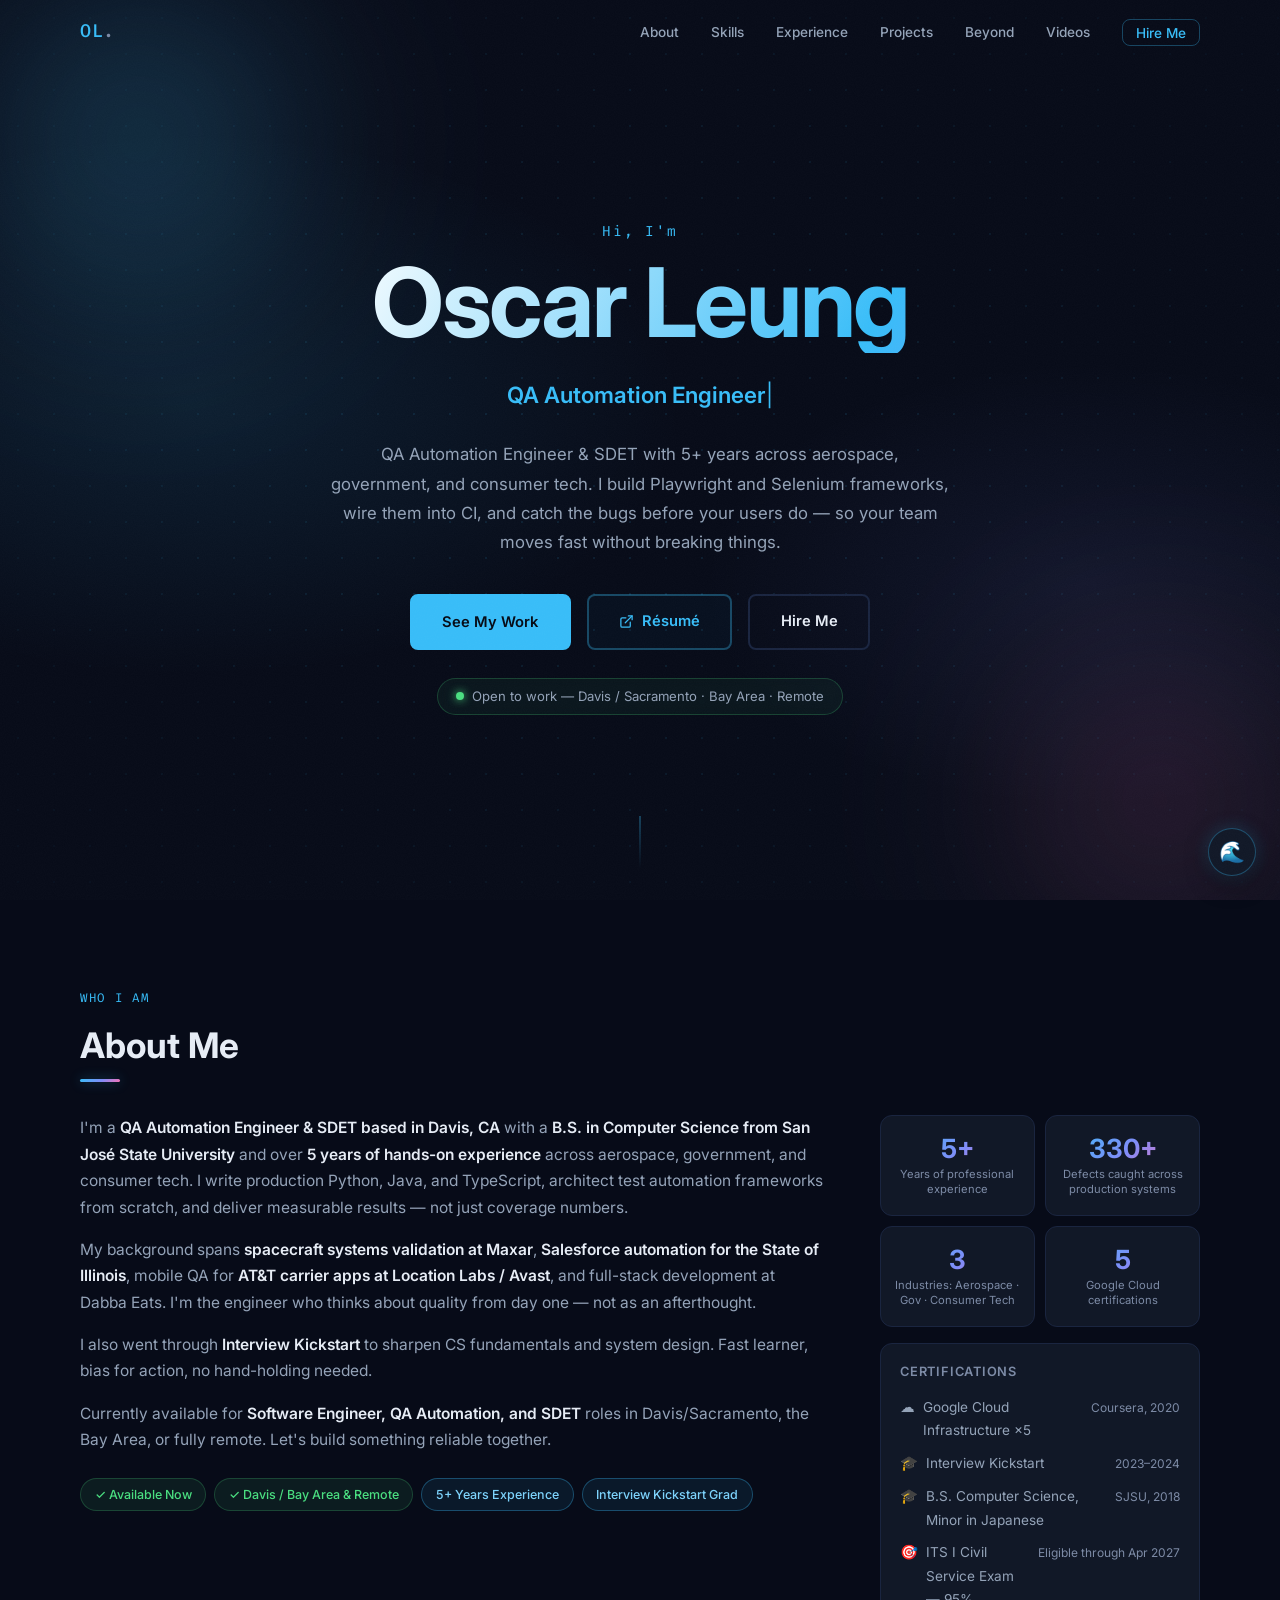
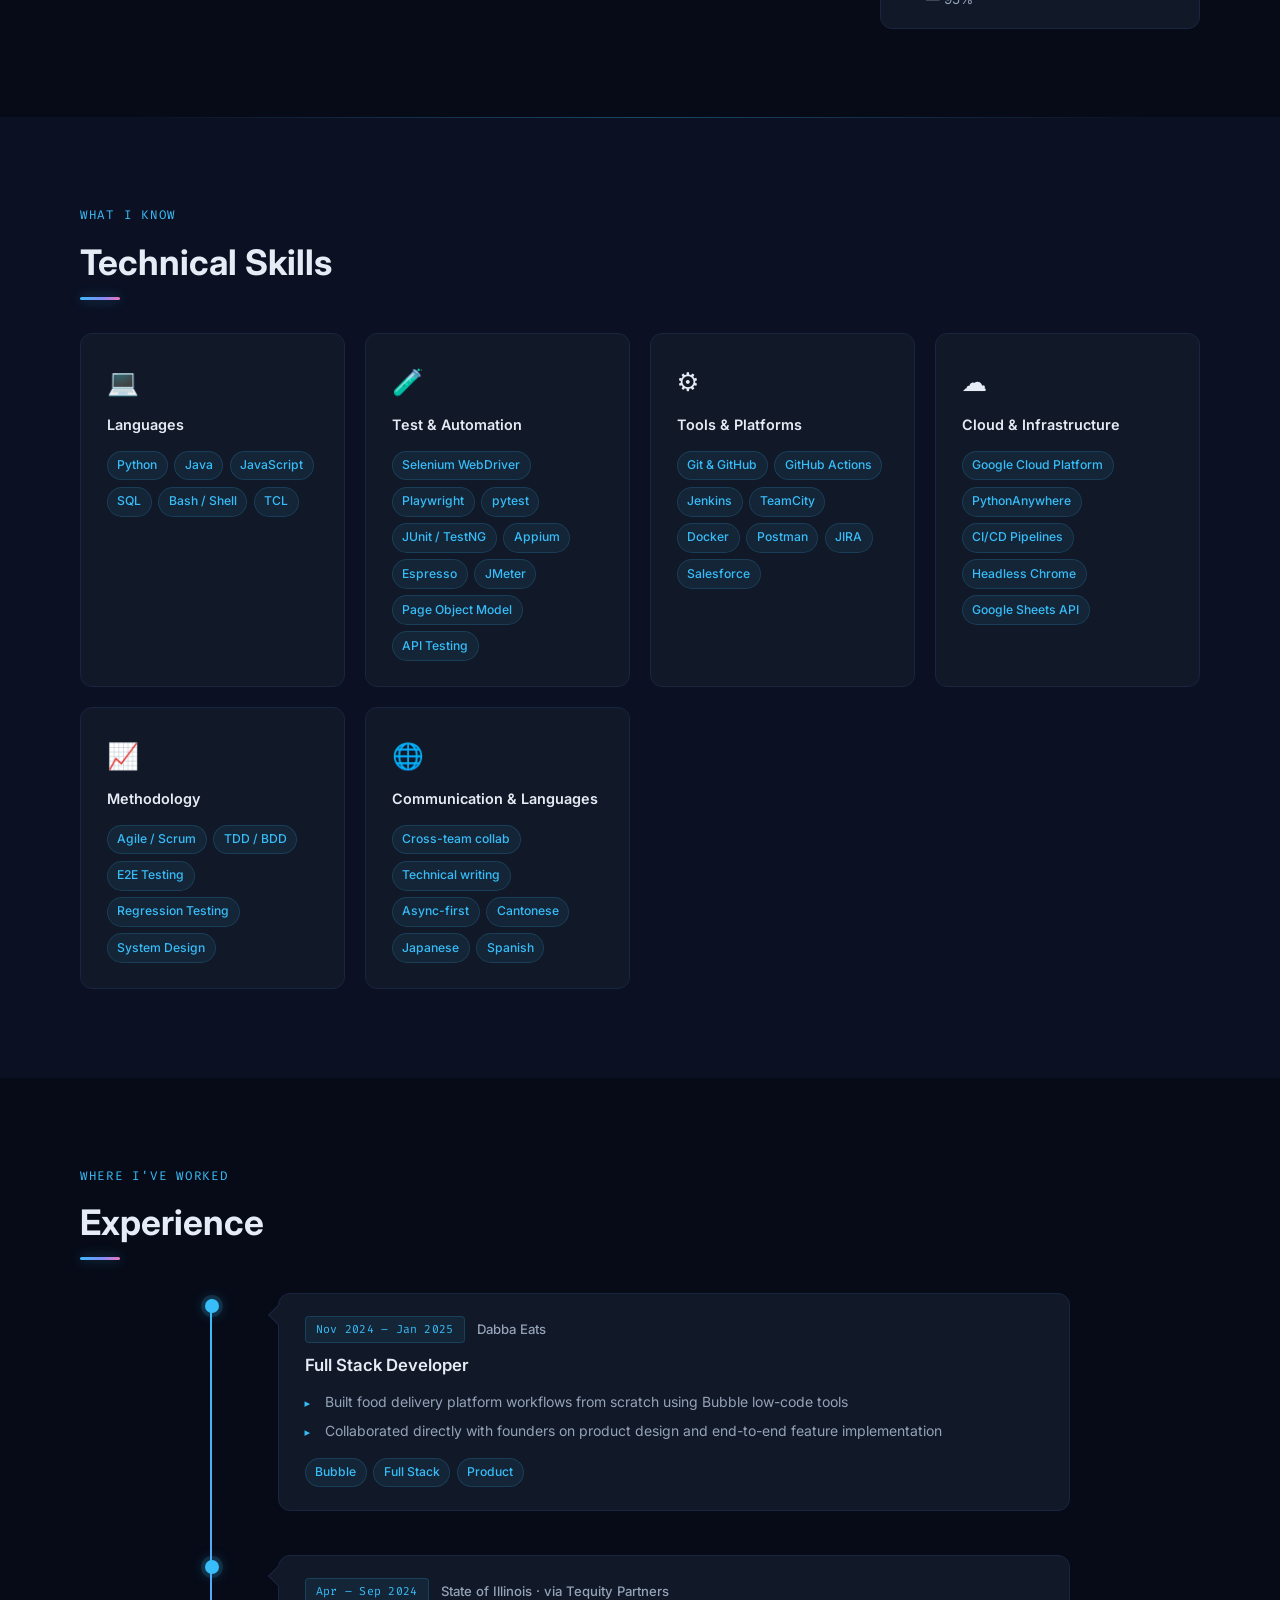
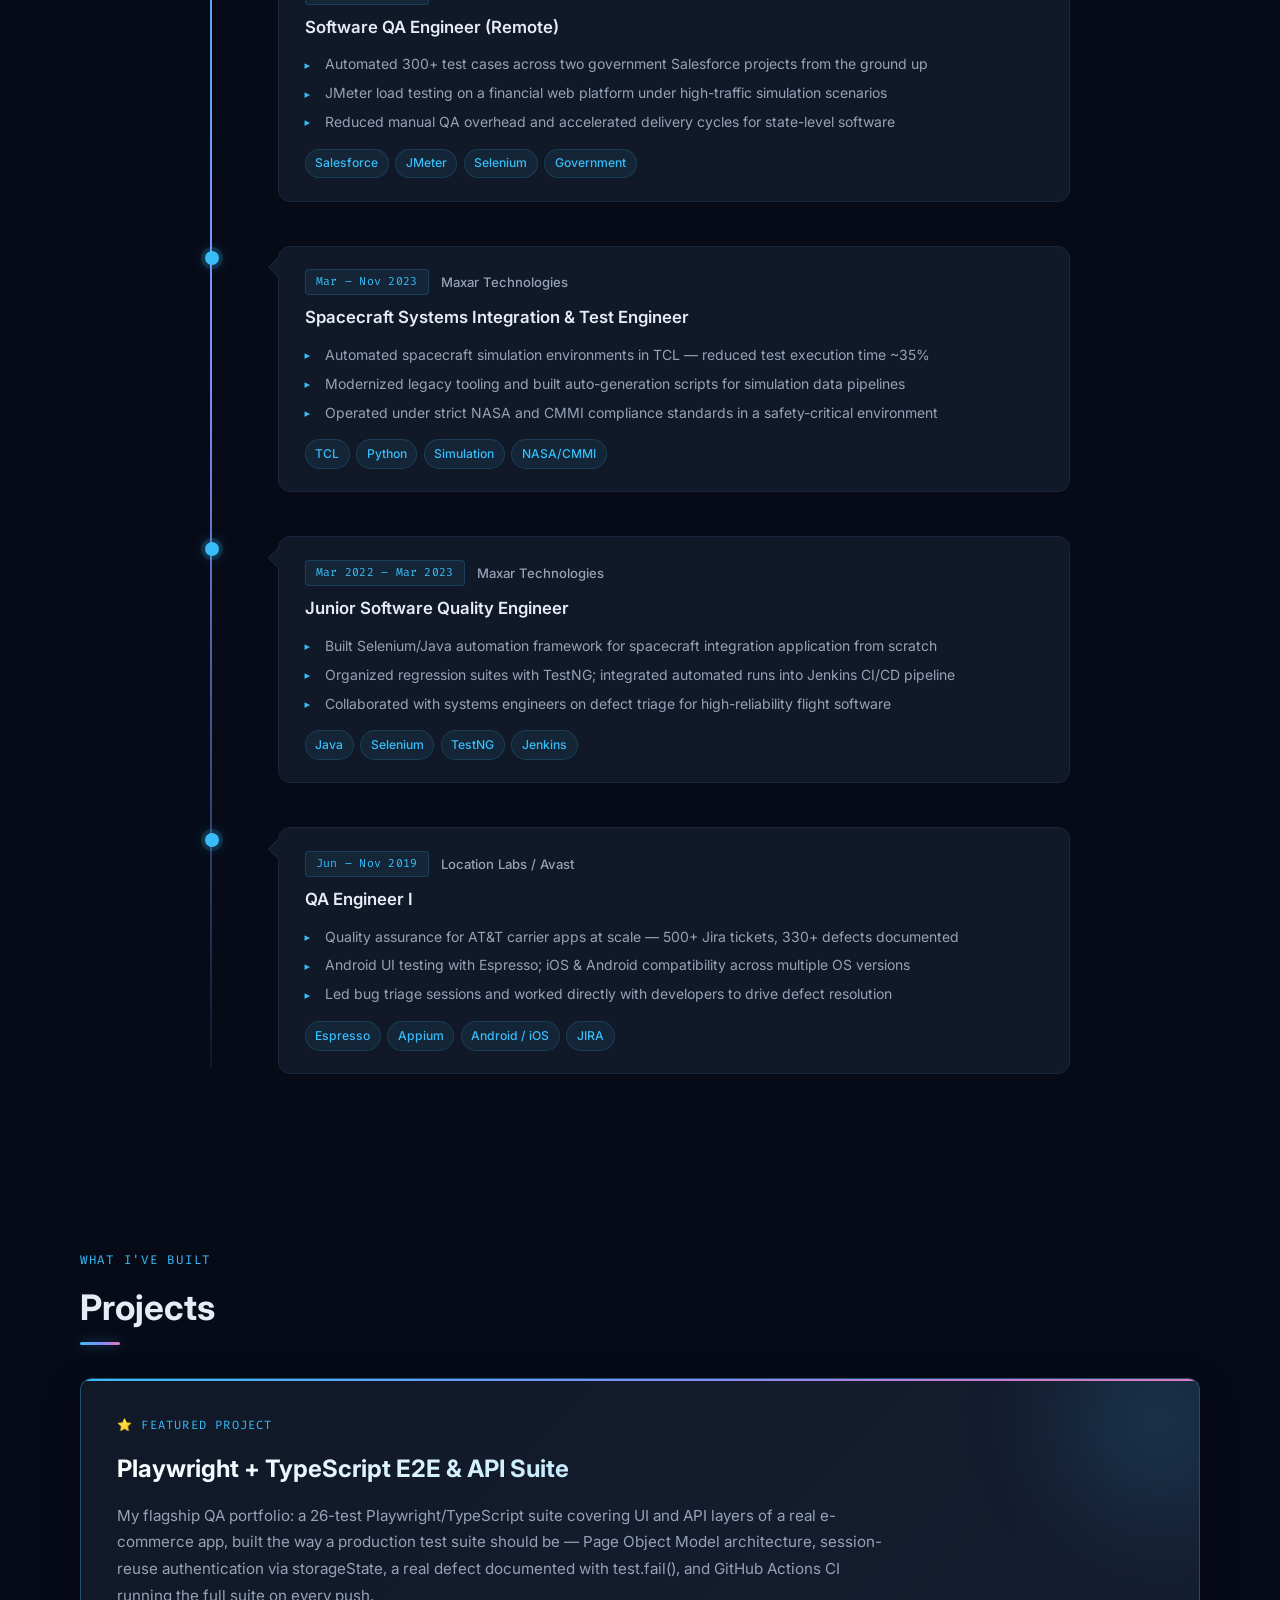
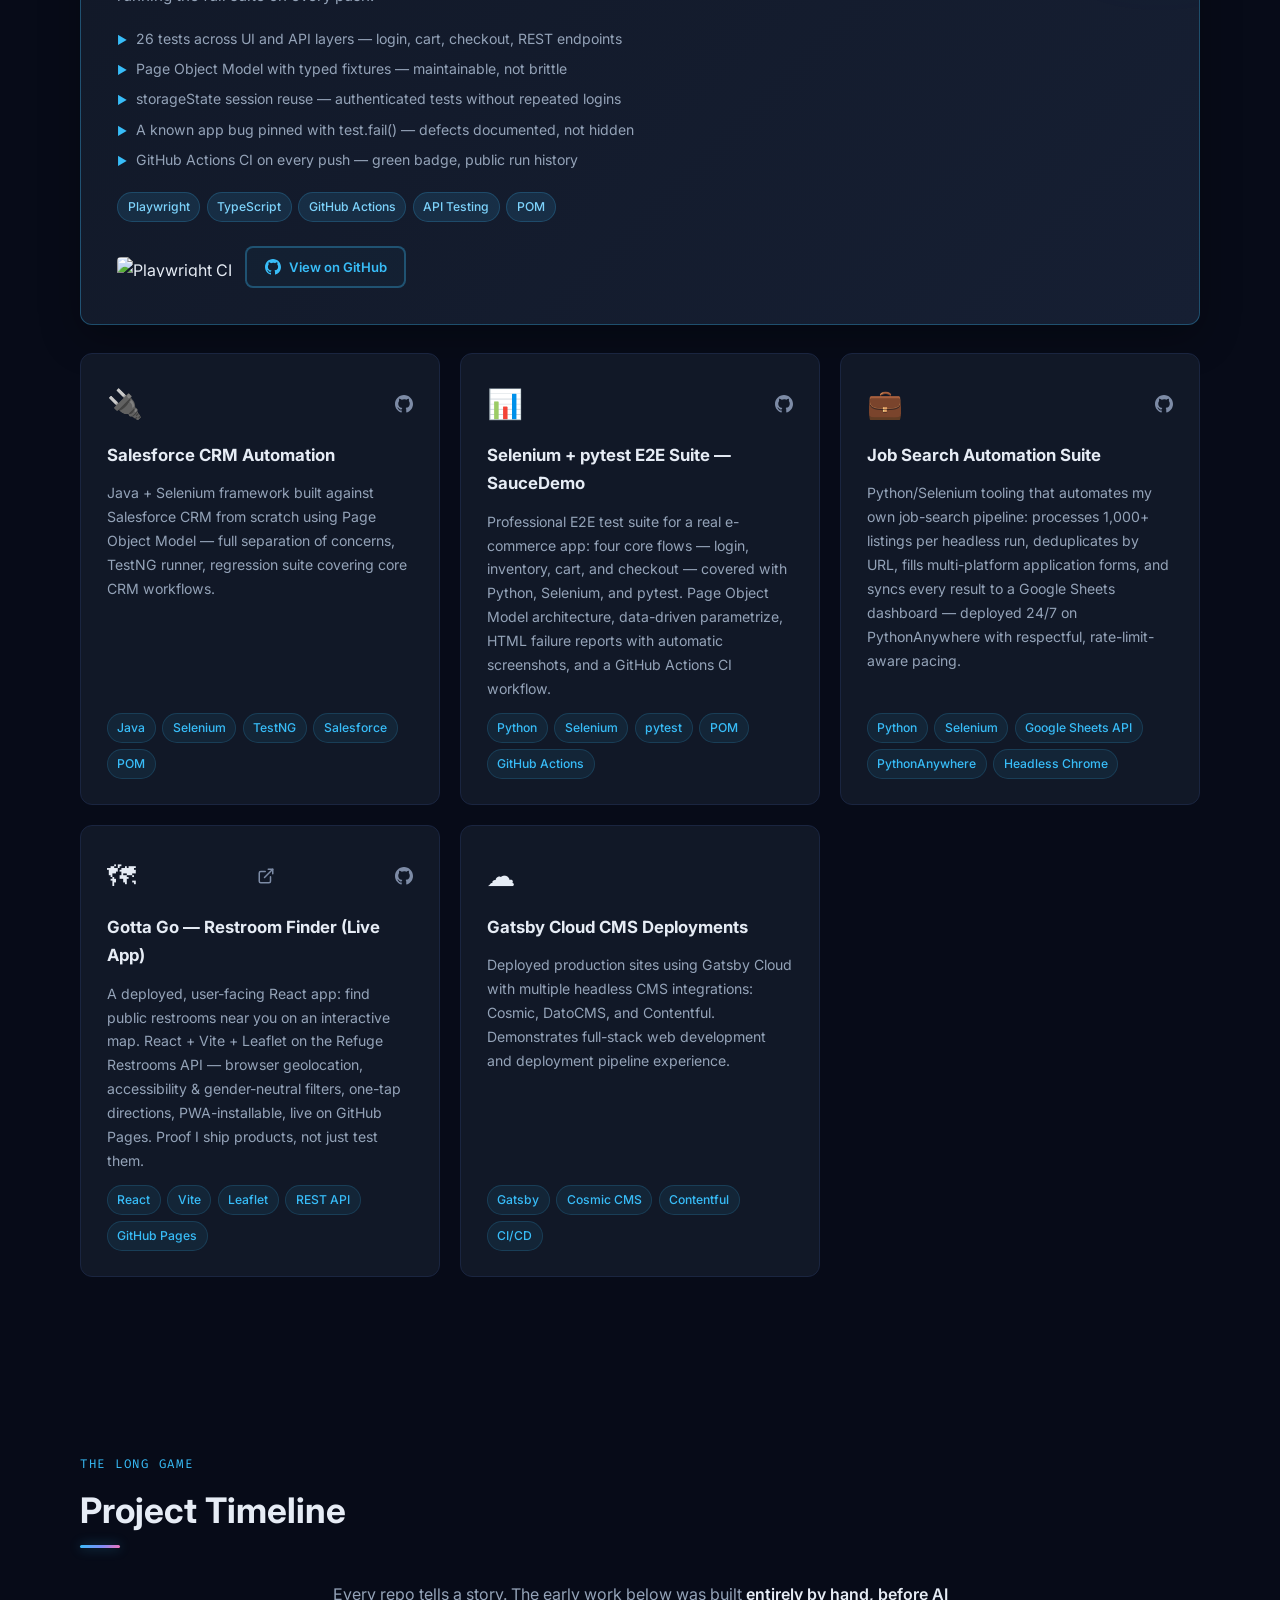
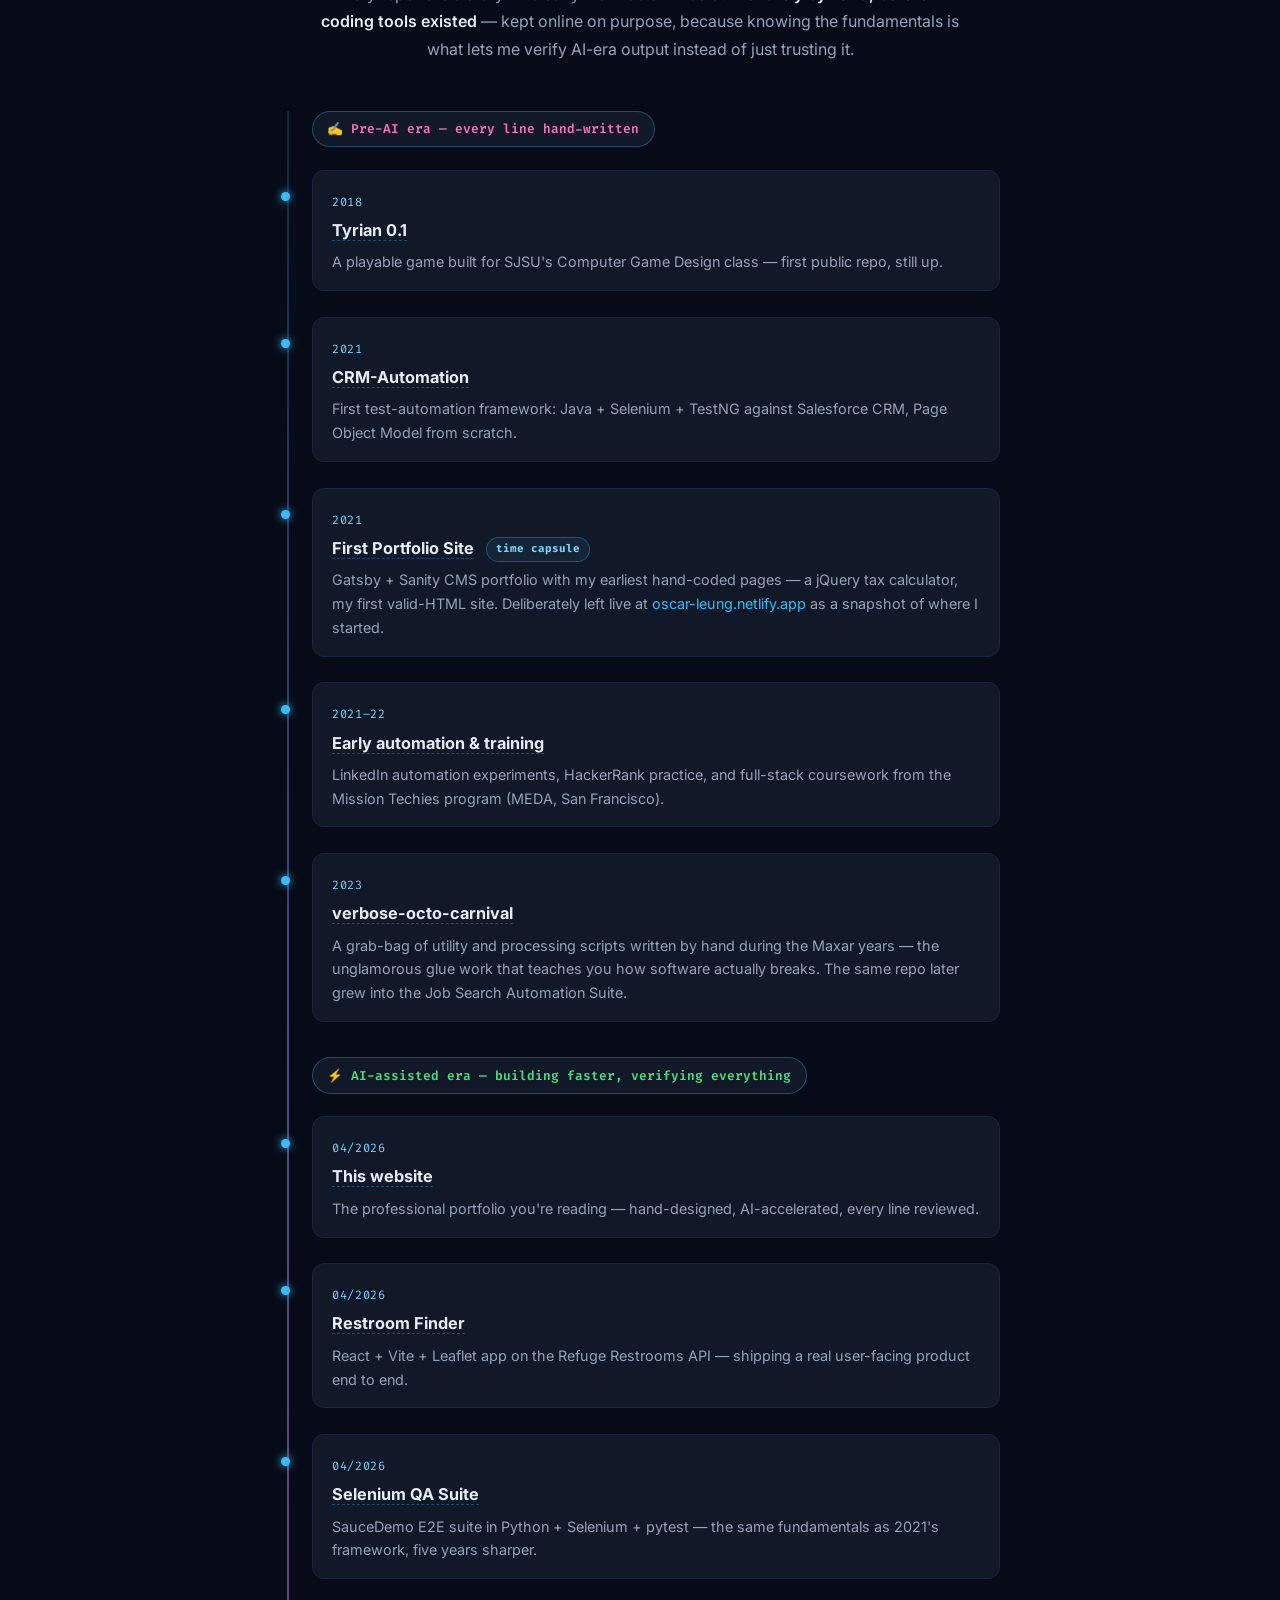
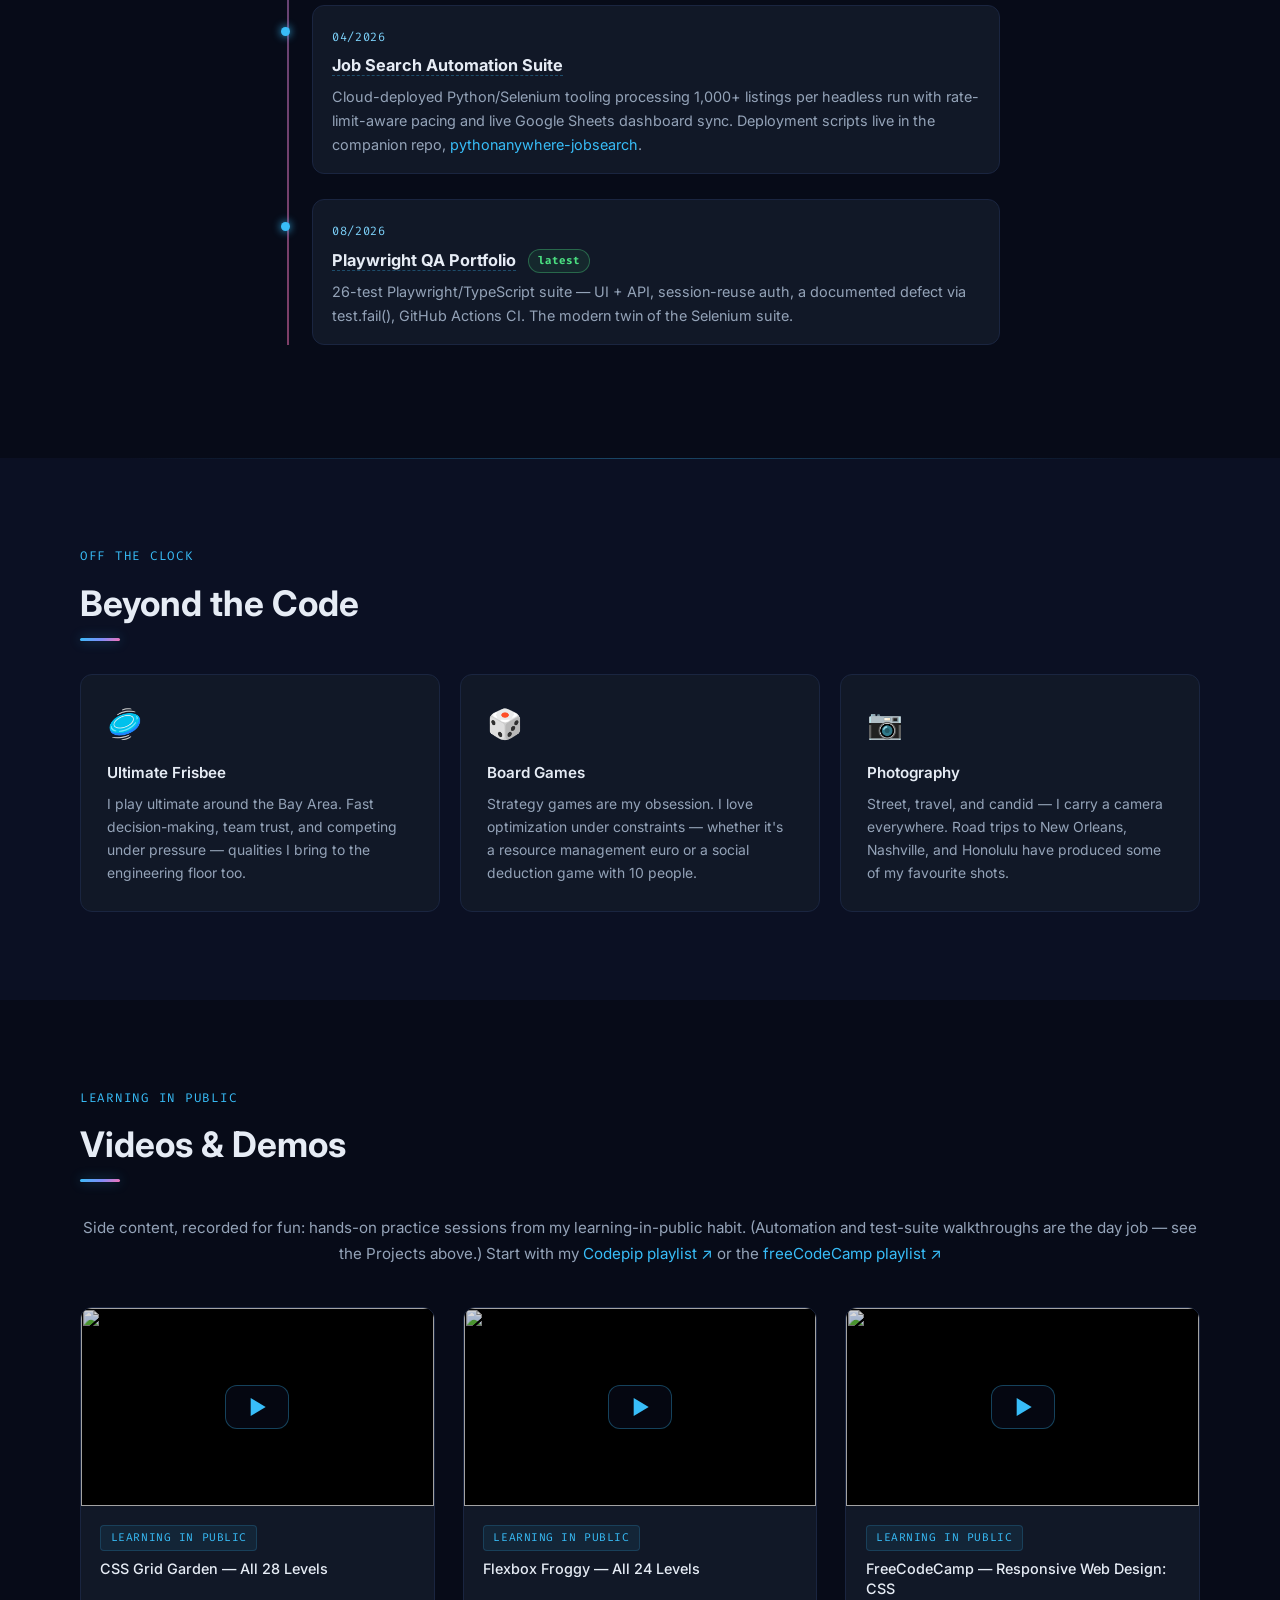
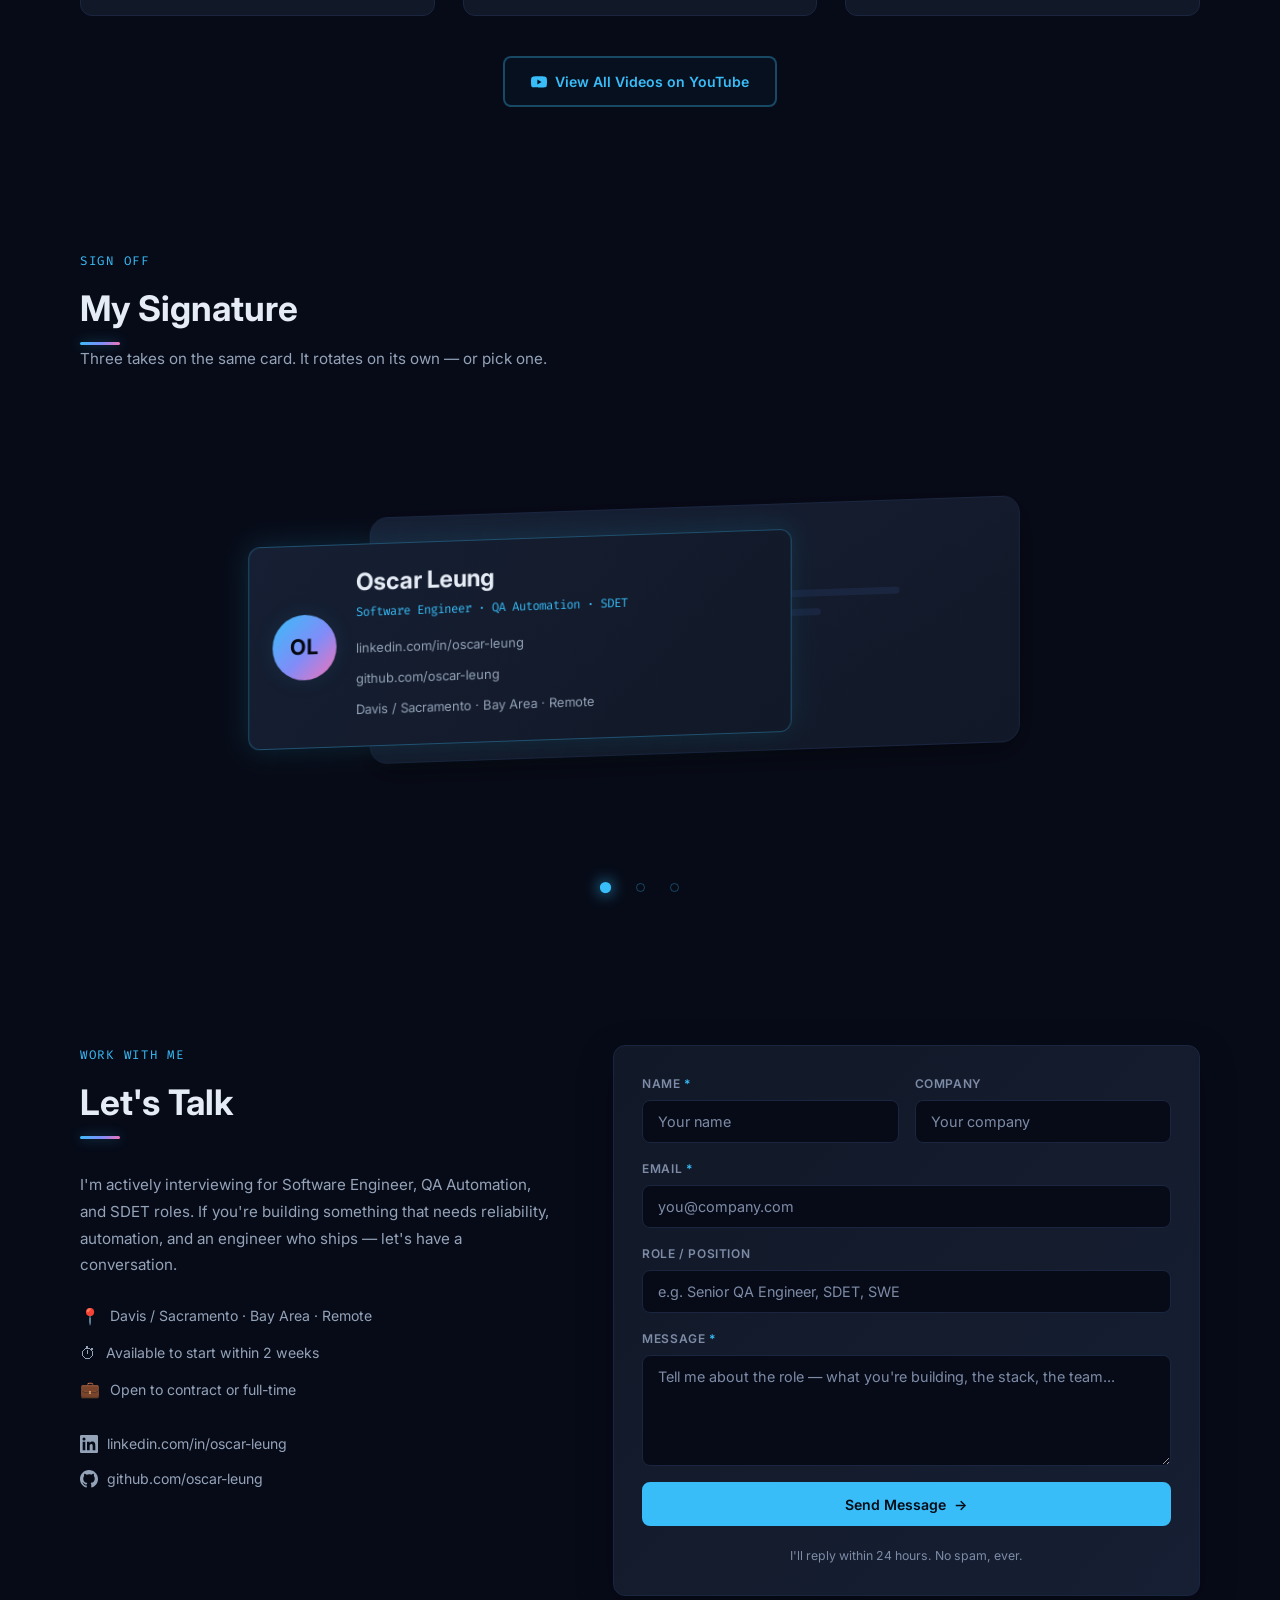
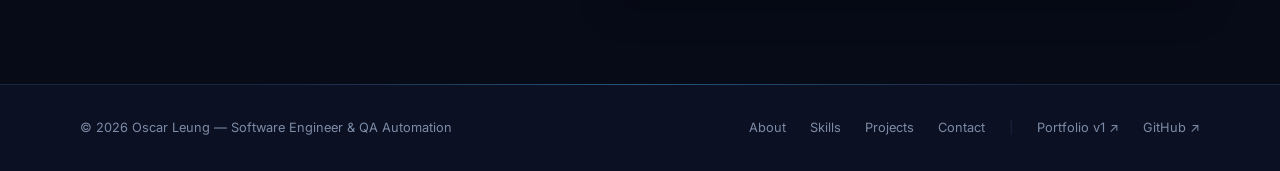
==== index.html @ e08b62ff "chore: remove AdSense script from portfolio pages (C1) ads.txt kept — the Gotta Go site under this d" ====
<!DOCTYPE html>
<html lang="en">
<head>
  <meta charset="UTF-8" />
  <meta name="viewport" content="width=device-width, initial-scale=1.0" />
  <meta name="description" content="Oscar Leung — QA Automation Engineer & SDET with 5+ years across aerospace, government, and consumer tech. Playwright + TypeScript, Selenium + pytest, CI/CD. Davis/Sacramento, Bay Area, or remote." />

  <!-- Open Graph / social preview -->
  <meta property="og:type"        content="website" />
  <meta property="og:url"         content="https://oscar-leung.github.io/" />
  <meta property="og:title"       content="Oscar Leung | QA Automation Engineer & SDET" />
  <meta property="og:description" content="5+ years across aerospace, government & consumer tech. B.S. CS SJSU. Playwright · TypeScript · Selenium · pytest · GCP ×5 certified. Available Davis/Sacramento, Bay Area, or remote." />
  <meta property="og:image"       content="https://oscar-leung.github.io/og-image.png" />
  <meta property="og:image:type"  content="image/png" />
  <meta property="og:image:width" content="1200" />
  <meta property="og:image:height" content="630" />

  <!-- Twitter card -->
  <meta name="twitter:card"        content="summary_large_image" />
  <meta name="twitter:title"       content="Oscar Leung | QA Automation Engineer & SDET" />
  <meta name="twitter:description" content="5+ years across aerospace, government & consumer tech. Playwright · TypeScript · Selenium · pytest · GCP ×5. Available Davis/Sacramento, Bay Area, or remote." />
  <meta name="twitter:image"       content="https://oscar-leung.github.io/og-image.png" />
  <link rel="canonical" href="https://oscar-leung.github.io/" />
  <link rel="icon" href="data:image/svg+xml,%3Csvg xmlns='http://www.w3.org/2000/svg' viewBox='0 0 32 32'%3E%3Crect width='32' height='32' rx='7' fill='%23070b18'/%3E%3Ctext x='16' y='22' font-family='Helvetica,Arial,sans-serif' font-size='15' font-weight='bold' fill='%2338bdf8' text-anchor='middle'%3EOL%3C/text%3E%3C/svg%3E" />
  <meta name="theme-color" content="#070b18" />
  <title>Oscar Leung | QA Automation Engineer &amp; SDET</title>
  <link rel="preconnect" href="https://fonts.googleapis.com" />
  <link rel="preconnect" href="https://fonts.gstatic.com" crossorigin />
  <link href="https://fonts.googleapis.com/css2?family=Inter:wght@400;500;600;700&family=Fira+Code:wght@400;500&display=swap" rel="stylesheet" />
  <!-- Caveat is only used by the below-the-fold etch-a-sketch signature:
       load it without blocking render (media=print swap trick). -->
  <link href="https://fonts.googleapis.com/css2?family=Caveat:wght@600&display=swap" rel="stylesheet" media="print" onload="this.media='all'" />
  <noscript><link href="https://fonts.googleapis.com/css2?family=Caveat:wght@600&display=swap" rel="stylesheet" /></noscript>
  <link rel="stylesheet" href="css/style.css" />

  <noscript><style>.fade-in, .fade-up { opacity: 1 !important; transform: none !important; animation: none !important; }</style></noscript>
  <script type="application/ld+json">
{
  "@context": "https://schema.org",
  "@type": "Person",
  "name": "Oscar Leung",
  "url": "https://oscar-leung.github.io/",
  "jobTitle": "QA Automation Engineer",
  "description": "QA Automation Engineer and SDET with 5+ years of test automation and software engineering experience across aerospace, government and consumer tech. Builds Playwright/TypeScript and Selenium/pytest frameworks with CI/CD.",
  "alumniOf": {
    "@type": "CollegeOrUniversity",
    "name": "San José State University"
  },
  "knowsAbout": [
    "Software Testing",
    "Test Automation",
    "Python",
    "Java",
    "TypeScript",
    "Selenium",
    "Playwright",
    "pytest",
    "API Testing",
    "CI/CD",
    "Salesforce",
    "Quality Assurance",
    "SDET"
  ],
  "address": {
    "@type": "PostalAddress",
    "addressLocality": "Davis",
    "addressRegion": "CA",
    "addressCountry": "US"
  },
  "sameAs": [
    "https://www.linkedin.com/in/oscar-leung/",
    "https://github.com/oscar-leung",
    "https://www.youtube.com/@oscarleung7579"
  ]
}
  </script>
</head>
<body>

  <a href="#main" class="skip-link">Skip to content</a>

  <!-- NAV -->
  <nav class="nav" id="nav" aria-label="Main navigation">
    <div class="nav__inner">
      <a href="#hero" class="nav__logo">OL<span class="nav__logo-dot">.</span></a>
      <ul class="nav__links" id="navLinks">
        <li><a href="#about"      class="nav__link">About</a></li>
        <li><a href="#skills"     class="nav__link">Skills</a></li>
        <li><a href="#experience" class="nav__link">Experience</a></li>
        <li><a href="#projects"   class="nav__link">Projects</a></li>
        <li><a href="#beyond"     class="nav__link">Beyond</a></li>
        <li><a href="#videos"     class="nav__link">Videos</a></li>
        <li><a href="#contact"    class="nav__link contact-cta">Hire Me</a></li>
      </ul>
      <button class="nav__hamburger" id="hamburger" aria-label="Toggle menu" aria-expanded="false" aria-controls="navLinks">
        <span></span><span></span><span></span>
      </button>
    </div>
  </nav>

  <main id="main">

  <!-- HERO -->
  <section class="hero" id="hero">
    <div class="hero__bg"></div>
    <div class="hero__content">
      <p class="hero__greeting fade-up">Hi, I'm</p>
      <h1 class="hero__name fade-up">Oscar Leung</h1>
      <div class="hero__role fade-up">
        <span class="visually-hidden">QA Automation Engineer, SDET, Software Engineer</span>
        <span aria-hidden="true"><span class="hero__role-typed" id="typedText"></span><span class="hero__cursor">|</span></span>
      </div>
      <p class="hero__subtitle fade-up">
        QA Automation Engineer &amp; SDET with 5+ years across aerospace, government, and consumer tech.
        I build Playwright and Selenium frameworks, wire them into CI, and catch the bugs before your users do —
        so your team moves fast without breaking things.
      </p>
      <div class="hero__ctas fade-up">
        <a href="#projects" class="btn btn--primary">See My Work</a>
        <a href="/resume.html" class="btn btn--outline" title="Read the one-page résumé in the browser — no download">
          <svg width="15" height="15" viewBox="0 0 24 24" fill="none" stroke="currentColor" stroke-width="2" stroke-linecap="round" stroke-linejoin="round"><path d="M18 13v6a2 2 0 0 1-2 2H5a2 2 0 0 1-2-2V8a2 2 0 0 1 2-2h6"/><polyline points="15 3 21 3 21 9"/><line x1="10" y1="14" x2="21" y2="3"/></svg>
          Résumé
        </a>
        <a href="#contact" class="btn btn--ghost">Hire Me</a>
      </div>
      <div class="hero__available fade-up">
        <span class="hero__dot"></span>
        <span>Open to work &mdash; Davis / Sacramento · Bay Area · Remote</span>
      </div>
    </div>
    <div class="hero__scroll-hint" aria-hidden="true">
      <div class="hero__scroll-line"></div>
    </div>
  </section>

  <!-- ABOUT -->
  <section class="section" id="about">
    <div class="container">
      <div class="section__header fade-in">
        <p class="section__eyebrow">Who I Am</p>
        <h2 class="section__title">About Me</h2>
      </div>
      <div class="about__grid fade-in">
        <div class="about__text">
          <p>
            I'm a <strong>QA Automation Engineer &amp; SDET based in Davis, CA</strong> with a
            <strong>B.S. in Computer Science from San José State University</strong> and over
            <strong>5 years of hands-on experience</strong> across aerospace, government, and
            consumer tech. I write production Python, Java, and TypeScript, architect test automation
            frameworks from scratch, and deliver measurable results — not just coverage numbers.
          </p>
          <p>
            My background spans <strong>spacecraft systems validation at Maxar</strong>,
            <strong>Salesforce automation for the State of Illinois</strong>, mobile QA for
            <strong>AT&T carrier apps at Location Labs / Avast</strong>, and full-stack
            development at Dabba Eats. I'm the engineer who thinks about quality from day one —
            not as an afterthought.
          </p>
          <p>
            I also went through <strong>Interview Kickstart</strong> to sharpen CS fundamentals and
            system design. Fast learner, bias for action, no hand-holding needed.
          </p>
          <p>
            Currently available for <strong>Software Engineer, QA Automation, and SDET</strong> roles
            in Davis/Sacramento, the Bay Area, or fully remote. Let's build something reliable together.
          </p>

          <div class="about__badges">
            <span class="badge badge--green">&#10003; Available Now</span>
            <span class="badge badge--green">&#10003; Davis / Bay Area &amp; Remote</span>
            <span class="badge badge--blue">5+ Years Experience</span>
            <span class="badge badge--blue">Interview Kickstart Grad</span>
          </div>
        </div>

        <div class="about__right">
          <div class="stats-grid">
            <div class="stat-card">
              <span class="stat-card__num">5+</span>
              <span class="stat-card__label">Years of professional experience</span>
            </div>
            <div class="stat-card">
              <span class="stat-card__num">330+</span>
              <span class="stat-card__label">Defects caught across production systems</span>
            </div>
            <div class="stat-card">
              <span class="stat-card__num">3</span>
              <span class="stat-card__label">Industries: Aerospace · Gov · Consumer Tech</span>
            </div>
            <div class="stat-card">
              <span class="stat-card__num">5</span>
              <span class="stat-card__label">Google Cloud certifications</span>
            </div>
          </div>

          <div class="certs-box">
            <p class="certs-box__title">Certifications</p>
            <ul class="certs-list">
              <li>
                <span class="cert-icon">&#9729;</span>
                Google Cloud Infrastructure &times;5 <span class="cert-meta">Coursera, 2020</span>
              </li>
              <li>
                <span class="cert-icon">&#127891;</span>
                Interview Kickstart <span class="cert-meta">2023–2024</span>
              </li>
              <li>
                <span class="cert-icon">&#127891;</span>
                B.S. Computer Science, Minor in Japanese <span class="cert-meta">SJSU, 2018</span>
              </li>
              <li>
                <span class="cert-icon">&#127919;</span>
                ITS I Civil Service Exam &mdash; 95% <span class="cert-meta">Eligible through Apr 2027</span>
              </li>
            </ul>
          </div>
        </div>
      </div>
    </div>
  </section>

  <!-- SKILLS -->
  <section class="section section--alt" id="skills">
    <div class="container">
      <div class="section__header fade-in">
        <p class="section__eyebrow">What I Know</p>
        <h2 class="section__title">Technical Skills</h2>
      </div>
      <div class="skills__grid fade-in">

        <div class="skill-card">
          <div class="skill-card__icon">&#128187;</div>
          <h3 class="skill-card__title">Languages</h3>
          <div class="tags">
            <span class="tag">Python</span>
            <span class="tag">Java</span>
            <span class="tag">JavaScript</span>
            <span class="tag">SQL</span>
            <span class="tag">Bash / Shell</span>
            <span class="tag">TCL</span>
          </div>
        </div>

        <div class="skill-card">
          <div class="skill-card__icon">&#129514;</div>
          <h3 class="skill-card__title">Test &amp; Automation</h3>
          <div class="tags">
            <span class="tag">Selenium WebDriver</span>
            <span class="tag">Playwright</span>
            <span class="tag">pytest</span>
            <span class="tag">JUnit / TestNG</span>
            <span class="tag">Appium</span>
            <span class="tag">Espresso</span>
            <span class="tag">JMeter</span>
            <span class="tag">Page Object Model</span>
            <span class="tag">API Testing</span>
          </div>
        </div>

        <div class="skill-card">
          <div class="skill-card__icon">&#9881;</div>
          <h3 class="skill-card__title">Tools &amp; Platforms</h3>
          <div class="tags">
            <span class="tag">Git &amp; GitHub</span>
            <span class="tag">GitHub Actions</span>
            <span class="tag">Jenkins</span>
            <span class="tag">TeamCity</span>
            <span class="tag">Docker</span>
            <span class="tag">Postman</span>
            <span class="tag">JIRA</span>
            <span class="tag">Salesforce</span>
          </div>
        </div>

        <div class="skill-card">
          <div class="skill-card__icon">&#9729;</div>
          <h3 class="skill-card__title">Cloud &amp; Infrastructure</h3>
          <div class="tags">
            <span class="tag">Google Cloud Platform</span>
            <span class="tag">PythonAnywhere</span>
            <span class="tag">CI/CD Pipelines</span>
            <span class="tag">Headless Chrome</span>
            <span class="tag">Google Sheets API</span>
          </div>
        </div>

        <div class="skill-card">
          <div class="skill-card__icon">&#128200;</div>
          <h3 class="skill-card__title">Methodology</h3>
          <div class="tags">
            <span class="tag">Agile / Scrum</span>
            <span class="tag">TDD / BDD</span>
            <span class="tag">E2E Testing</span>
            <span class="tag">Regression Testing</span>
            <span class="tag">System Design</span>
          </div>
        </div>

        <div class="skill-card">
          <div class="skill-card__icon">&#127760;</div>
          <h3 class="skill-card__title">Communication &amp; Languages</h3>
          <div class="tags">
            <span class="tag">Cross-team collab</span>
            <span class="tag">Technical writing</span>
            <span class="tag">Async-first</span>
            <span class="tag">Cantonese</span>
            <span class="tag">Japanese</span>
            <span class="tag">Spanish</span>
          </div>
        </div>

      </div>
    </div>
  </section>

  <!-- EXPERIENCE -->
  <section class="section" id="experience">
    <div class="container">
      <div class="section__header fade-in">
        <p class="section__eyebrow">Where I've Worked</p>
        <h2 class="section__title">Experience</h2>
      </div>
      <div class="timeline fade-in">

        <div class="timeline__item">
          <div class="timeline__dot"></div>
          <div class="timeline__content">
            <div class="timeline__meta">
              <span class="timeline__period">Nov 2024 – Jan 2025</span>
              <span class="timeline__company">Dabba Eats</span>
            </div>
            <h3 class="timeline__role">Full Stack Developer</h3>
            <ul class="timeline__bullets">
              <li>Built food delivery platform workflows from scratch using Bubble low-code tools</li>
              <li>Collaborated directly with founders on product design and end-to-end feature implementation</li>
            </ul>
            <div class="tags">
              <span class="tag">Bubble</span><span class="tag">Full Stack</span><span class="tag">Product</span>
            </div>
          </div>
        </div>

        <div class="timeline__item">
          <div class="timeline__dot"></div>
          <div class="timeline__content">
            <div class="timeline__meta">
              <span class="timeline__period">Apr – Sep 2024</span>
              <span class="timeline__company">State of Illinois &middot; via Tequity Partners</span>
            </div>
            <h3 class="timeline__role">Software QA Engineer (Remote)</h3>
            <ul class="timeline__bullets">
              <li>Automated 300+ test cases across two government Salesforce projects from the ground up</li>
              <li>JMeter load testing on a financial web platform under high-traffic simulation scenarios</li>
              <li>Reduced manual QA overhead and accelerated delivery cycles for state-level software</li>
            </ul>
            <div class="tags">
              <span class="tag">Salesforce</span><span class="tag">JMeter</span><span class="tag">Selenium</span><span class="tag">Government</span>
            </div>
          </div>
        </div>

        <div class="timeline__item">
          <div class="timeline__dot"></div>
          <div class="timeline__content">
            <div class="timeline__meta">
              <span class="timeline__period">Mar – Nov 2023</span>
              <span class="timeline__company">Maxar Technologies</span>
            </div>
            <h3 class="timeline__role">Spacecraft Systems Integration &amp; Test Engineer</h3>
            <ul class="timeline__bullets">
              <li>Automated spacecraft simulation environments in TCL — reduced test execution time ~35%</li>
              <li>Modernized legacy tooling and built auto-generation scripts for simulation data pipelines</li>
              <li>Operated under strict NASA and CMMI compliance standards in a safety-critical environment</li>
            </ul>
            <div class="tags">
              <span class="tag">TCL</span><span class="tag">Python</span><span class="tag">Simulation</span><span class="tag">NASA/CMMI</span>
            </div>
          </div>
        </div>

        <div class="timeline__item">
          <div class="timeline__dot"></div>
          <div class="timeline__content">
            <div class="timeline__meta">
              <span class="timeline__period">Mar 2022 – Mar 2023</span>
              <span class="timeline__company">Maxar Technologies</span>
            </div>
            <h3 class="timeline__role">Junior Software Quality Engineer</h3>
            <ul class="timeline__bullets">
              <li>Built Selenium/Java automation framework for spacecraft integration application from scratch</li>
              <li>Organized regression suites with TestNG; integrated automated runs into Jenkins CI/CD pipeline</li>
              <li>Collaborated with systems engineers on defect triage for high-reliability flight software</li>
            </ul>
            <div class="tags">
              <span class="tag">Java</span><span class="tag">Selenium</span><span class="tag">TestNG</span><span class="tag">Jenkins</span>
            </div>
          </div>
        </div>

        <div class="timeline__item">
          <div class="timeline__dot"></div>
          <div class="timeline__content">
            <div class="timeline__meta">
              <span class="timeline__period">Jun – Nov 2019</span>
              <span class="timeline__company">Location Labs / Avast</span>
            </div>
            <h3 class="timeline__role">QA Engineer I</h3>
            <ul class="timeline__bullets">
              <li>Quality assurance for AT&amp;T carrier apps at scale — 500+ Jira tickets, 330+ defects documented</li>
              <li>Android UI testing with Espresso; iOS &amp; Android compatibility across multiple OS versions</li>
              <li>Led bug triage sessions and worked directly with developers to drive defect resolution</li>
            </ul>
            <div class="tags">
              <span class="tag">Espresso</span><span class="tag">Appium</span><span class="tag">Android / iOS</span><span class="tag">JIRA</span>
            </div>
          </div>
        </div>

      </div>
    </div>
  </section>

  <!-- PROJECTS -->
  <section class="section" id="projects">
    <div class="container">
      <div class="section__header fade-in">
        <p class="section__eyebrow">What I've Built</p>
        <h2 class="section__title">Projects</h2>
      </div>

      <!-- FEATURED -->
      <div class="featured-project fade-in">
        <div class="featured-project__content">
          <p class="featured-project__label">&#11088; Featured Project</p>
          <h3 class="featured-project__title">Playwright + TypeScript E2E &amp; API Suite</h3>
          <p class="featured-project__desc">
            My flagship QA portfolio: a 26-test Playwright/TypeScript suite covering UI and API
            layers of a real e-commerce app, built the way a production test suite should be —
            Page Object Model architecture, session-reuse authentication via storageState,
            a real defect documented with test.fail(), and GitHub Actions CI running the full
            suite on every push.
          </p>
          <div class="featured-project__bullets">
            <div class="bullet"><span>&#9654;</span>26 tests across UI and API layers — login, cart, checkout, REST endpoints</div>
            <div class="bullet"><span>&#9654;</span>Page Object Model with typed fixtures — maintainable, not brittle</div>
            <div class="bullet"><span>&#9654;</span>storageState session reuse — authenticated tests without repeated logins</div>
            <div class="bullet"><span>&#9654;</span>A known app bug pinned with test.fail() — defects documented, not hidden</div>
            <div class="bullet"><span>&#9654;</span>GitHub Actions CI on every push — green badge, public run history</div>
          </div>
          <div class="featured-project__tags tags">
            <span class="tag tag--accent">Playwright</span>
            <span class="tag tag--accent">TypeScript</span>
            <span class="tag tag--accent">GitHub Actions</span>
            <span class="tag tag--accent">API Testing</span>
            <span class="tag tag--accent">POM</span>
          </div>
        </div>
        <div class="featured-project__links">
          <a href="https://github.com/oscar-leung/playwright-qa-portfolio/actions/workflows/playwright.yml" target="_blank" rel="noopener" title="Latest CI runs">
            <img src="https://img.shields.io/github/actions/workflow/status/oscar-leung/playwright-qa-portfolio/playwright.yml?branch=main&amp;label=Playwright%20CI" alt="Playwright CI status" loading="lazy" width="116" height="20" />
          </a>
          <a href="https://github.com/oscar-leung/playwright-qa-portfolio" target="_blank" rel="noopener" class="btn btn--outline btn--sm">
            <svg width="16" height="16" viewBox="0 0 24 24" fill="currentColor"><path d="M12 0C5.374 0 0 5.373 0 12c0 5.302 3.438 9.8 8.207 11.387.599.111.793-.261.793-.577v-2.234c-3.338.726-4.033-1.416-4.033-1.416-.546-1.387-1.333-1.756-1.333-1.756-1.089-.745.083-.729.083-.729 1.205.084 1.839 1.237 1.839 1.237 1.07 1.834 2.807 1.304 3.492.997.107-.775.418-1.305.762-1.604-2.665-.305-5.467-1.334-5.467-5.931 0-1.311.469-2.381 1.236-3.221-.124-.303-.535-1.524.117-3.176 0 0 1.008-.322 3.301 1.23A11.509 11.509 0 0 1 12 5.803c1.02.005 2.047.138 3.006.404 2.291-1.552 3.297-1.23 3.297-1.23.653 1.653.242 2.874.118 3.176.77.84 1.235 1.911 1.235 3.221 0 4.609-2.807 5.624-5.479 5.921.43.372.823 1.102.823 2.222v3.293c0 .319.192.694.801.576C20.566 21.797 24 17.3 24 12c0-6.627-5.373-12-12-12z"/></svg>
            View on GitHub
          </a>
        </div>
      </div>

      <!-- PROJECT GRID -->
      <div class="projects__grid fade-in">

        <article class="project-card">
          <div class="project-card__head">
            <span class="project-card__icon">&#128268;</span>
            <a href="https://github.com/oscar-leung/CRM-Automation" target="_blank" rel="noopener" class="project-card__gh" title="GitHub">
              <svg width="18" height="18" viewBox="0 0 24 24" fill="currentColor"><path d="M12 0C5.374 0 0 5.373 0 12c0 5.302 3.438 9.8 8.207 11.387.599.111.793-.261.793-.577v-2.234c-3.338.726-4.033-1.416-4.033-1.416-.546-1.387-1.333-1.756-1.333-1.756-1.089-.745.083-.729.083-.729 1.205.084 1.839 1.237 1.839 1.237 1.07 1.834 2.807 1.304 3.492.997.107-.775.418-1.305.762-1.604-2.665-.305-5.467-1.334-5.467-5.931 0-1.311.469-2.381 1.236-3.221-.124-.303-.535-1.524.117-3.176 0 0 1.008-.322 3.301 1.23A11.509 11.509 0 0 1 12 5.803c1.02.005 2.047.138 3.006.404 2.291-1.552 3.297-1.23 3.297-1.23.653 1.653.242 2.874.118 3.176.77.84 1.235 1.911 1.235 3.221 0 4.609-2.807 5.624-5.479 5.921.43.372.823 1.102.823 2.222v3.293c0 .319.192.694.801.576C20.566 21.797 24 17.3 24 12c0-6.627-5.373-12-12-12z"/></svg>
            </a>
          </div>
          <h3 class="project-card__title">Salesforce CRM Automation</h3>
          <p class="project-card__desc">Java + Selenium framework built against Salesforce CRM from scratch using Page Object Model — full separation of concerns, TestNG runner, regression suite covering core CRM workflows.</p>
          <div class="tags">
            <span class="tag">Java</span><span class="tag">Selenium</span><span class="tag">TestNG</span><span class="tag">Salesforce</span><span class="tag">POM</span>
          </div>
        </article>

        <article class="project-card">
          <div class="project-card__head">
            <span class="project-card__icon">&#128202;</span>
            <a href="https://github.com/oscar-leung/qa-portfolio" target="_blank" rel="noopener" class="project-card__gh" title="GitHub">
              <svg width="18" height="18" viewBox="0 0 24 24" fill="currentColor"><path d="M12 0C5.374 0 0 5.373 0 12c0 5.302 3.438 9.8 8.207 11.387.599.111.793-.261.793-.577v-2.234c-3.338.726-4.033-1.416-4.033-1.416-.546-1.387-1.333-1.756-1.333-1.756-1.089-.745.083-.729.083-.729 1.205.084 1.839 1.237 1.839 1.237 1.07 1.834 2.807 1.304 3.492.997.107-.775.418-1.305.762-1.604-2.665-.305-5.467-1.334-5.467-5.931 0-1.311.469-2.381 1.236-3.221-.124-.303-.535-1.524.117-3.176 0 0 1.008-.322 3.301 1.23A11.509 11.509 0 0 1 12 5.803c1.02.005 2.047.138 3.006.404 2.291-1.552 3.297-1.23 3.297-1.23.653 1.653.242 2.874.118 3.176.77.84 1.235 1.911 1.235 3.221 0 4.609-2.807 5.624-5.479 5.921.43.372.823 1.102.823 2.222v3.293c0 .319.192.694.801.576C20.566 21.797 24 17.3 24 12c0-6.627-5.373-12-12-12z"/></svg>
            </a>
          </div>
          <h3 class="project-card__title">Selenium + pytest E2E Suite — SauceDemo</h3>
          <p class="project-card__desc">Professional E2E test suite for a real e-commerce app: four core flows — login, inventory, cart, and checkout — covered with Python, Selenium, and pytest. Page Object Model architecture, data-driven parametrize, HTML failure reports with automatic screenshots, and a GitHub Actions CI workflow.</p>
          <div class="tags">
            <span class="tag">Python</span><span class="tag">Selenium</span><span class="tag">pytest</span><span class="tag">POM</span><span class="tag">GitHub Actions</span>
          </div>
          <!-- pytest CI badge removed until qa-portfolio main workflow is green again -->
        </article>

        <article class="project-card">
          <div class="project-card__head">
            <span class="project-card__icon">&#128188;</span>
            <a href="https://github.com/oscar-leung/verbose-octo-carnival" target="_blank" rel="noopener" class="project-card__gh" title="GitHub">
              <svg width="18" height="18" viewBox="0 0 24 24" fill="currentColor"><path d="M12 0C5.374 0 0 5.373 0 12c0 5.302 3.438 9.8 8.207 11.387.599.111.793-.261.793-.577v-2.234c-3.338.726-4.033-1.416-4.033-1.416-.546-1.387-1.333-1.756-1.333-1.756-1.089-.745.083-.729.083-.729 1.205.084 1.839 1.237 1.839 1.237 1.07 1.834 2.807 1.304 3.492.997.107-.775.418-1.305.762-1.604-2.665-.305-5.467-1.334-5.467-5.931 0-1.311.469-2.381 1.236-3.221-.124-.303-.535-1.524.117-3.176 0 0 1.008-.322 3.301 1.23A11.509 11.509 0 0 1 12 5.803c1.02.005 2.047.138 3.006.404 2.291-1.552 3.297-1.23 3.297-1.23.653 1.653.242 2.874.118 3.176.77.84 1.235 1.911 1.235 3.221 0 4.609-2.807 5.624-5.479 5.921.43.372.823 1.102.823 2.222v3.293c0 .319.192.694.801.576C20.566 21.797 24 17.3 24 12c0-6.627-5.373-12-12-12z"/></svg>
            </a>
          </div>
          <h3 class="project-card__title">Job Search Automation Suite</h3>
          <p class="project-card__desc">Python/Selenium tooling that automates my own job-search pipeline: processes 1,000+ listings per headless run, deduplicates by URL, fills multi-platform application forms, and syncs every result to a Google Sheets dashboard — deployed 24/7 on PythonAnywhere with respectful, rate-limit-aware pacing.</p>
          <div class="tags">
            <span class="tag">Python</span><span class="tag">Selenium</span><span class="tag">Google Sheets API</span><span class="tag">PythonAnywhere</span><span class="tag">Headless Chrome</span>
          </div>
        </article>

        <article class="project-card">
          <div class="project-card__head">
            <span class="project-card__icon">&#128506;</span>
            <a href="https://oscar-leung.github.io/restroom-finder/" target="_blank" rel="noopener" class="project-card__gh" title="Live demo">
              <svg width="18" height="18" viewBox="0 0 24 24" fill="none" stroke="currentColor" stroke-width="2" stroke-linecap="round" stroke-linejoin="round"><path d="M18 13v6a2 2 0 0 1-2 2H5a2 2 0 0 1-2-2V8a2 2 0 0 1 2-2h6"/><polyline points="15 3 21 3 21 9"/><line x1="10" y1="14" x2="21" y2="3"/></svg>
            </a>
            <a href="https://github.com/oscar-leung/restroom-finder" target="_blank" rel="noopener" class="project-card__gh" title="GitHub">
              <svg width="18" height="18" viewBox="0 0 24 24" fill="currentColor"><path d="M12 0C5.374 0 0 5.373 0 12c0 5.302 3.438 9.8 8.207 11.387.599.111.793-.261.793-.577v-2.234c-3.338.726-4.033-1.416-4.033-1.416-.546-1.387-1.333-1.756-1.333-1.756-1.089-.745.083-.729.083-.729 1.205.084 1.839 1.237 1.839 1.237 1.07 1.834 2.807 1.304 3.492.997.107-.775.418-1.305.762-1.604-2.665-.305-5.467-1.334-5.467-5.931 0-1.311.469-2.381 1.236-3.221-.124-.303-.535-1.524.117-3.176 0 0 1.008-.322 3.301 1.23A11.509 11.509 0 0 1 12 5.803c1.02.005 2.047.138 3.006.404 2.291-1.552 3.297-1.23 3.297-1.23.653 1.653.242 2.874.118 3.176.77.84 1.235 1.911 1.235 3.221 0 4.609-2.807 5.624-5.479 5.921.43.372.823 1.102.823 2.222v3.293c0 .319.192.694.801.576C20.566 21.797 24 17.3 24 12c0-6.627-5.373-12-12-12z"/></svg>
            </a>
          </div>
          <h3 class="project-card__title">Gotta Go — Restroom Finder (Live App)</h3>
          <p class="project-card__desc">A deployed, user-facing React app: find public restrooms near you on an interactive map. React + Vite + Leaflet on the Refuge Restrooms API — browser geolocation, accessibility &amp; gender-neutral filters, one-tap directions, PWA-installable, live on GitHub Pages. Proof I ship products, not just test them.</p>
          <div class="tags">
            <span class="tag">React</span><span class="tag">Vite</span><span class="tag">Leaflet</span><span class="tag">REST API</span><span class="tag">GitHub Pages</span>
          </div>
        </article>

        <article class="project-card">
          <div class="project-card__head">
            <span class="project-card__icon">&#9729;</span>
            <!-- No public repo for this project; GitHub link removed to avoid sending recruiters to a dead end -->
          </div>
          <h3 class="project-card__title">Gatsby Cloud CMS Deployments</h3>
          <p class="project-card__desc">Deployed production sites using Gatsby Cloud with multiple headless CMS integrations: Cosmic, DatoCMS, and Contentful. Demonstrates full-stack web development and deployment pipeline experience.</p>
          <div class="tags">
            <span class="tag">Gatsby</span><span class="tag">Cosmic CMS</span><span class="tag">Contentful</span><span class="tag">CI/CD</span>
          </div>
        </article>

      </div>
    </div>
  </section>

  <!-- TIMELINE -->
  <section class="section" id="timeline">
    <div class="container">
      <div class="section__header fade-in">
        <p class="section__eyebrow">The Long Game</p>
        <h2 class="section__title">Project Timeline</h2>
      </div>
      <p class="timeline__intro fade-in">
        Every repo tells a story. The early work below was built <strong>entirely by hand, before AI coding tools existed</strong> —
        kept online on purpose, because knowing the fundamentals is what lets me verify AI-era output instead of just trusting it.
      </p>

      <div class="timeline fade-in">

        <div class="timeline__era">
          <span class="timeline__era-badge timeline__era-badge--hand">&#9997;&#65039; Pre-AI era — every line hand-written</span>
        </div>

        <div class="timeline__item">
          <span class="timeline__date">2018</span>
          <div class="timeline__body">
            <h3><a href="https://github.com/oscar-leung/Tyrian0.1" target="_blank" rel="noopener">Tyrian 0.1</a></h3>
            <p>A playable game built for SJSU's Computer Game Design class — first public repo, still up.</p>
          </div>
        </div>

        <div class="timeline__item">
          <span class="timeline__date">2021</span>
          <div class="timeline__body">
            <h3><a href="https://github.com/oscar-leung/CRM-Automation" target="_blank" rel="noopener">CRM-Automation</a></h3>
            <p>First test-automation framework: Java + Selenium + TestNG against Salesforce CRM, Page Object Model from scratch.</p>
          </div>
        </div>

        <div class="timeline__item">
          <span class="timeline__date">2021</span>
          <div class="timeline__body">
            <h3><a href="https://oscar-leung.netlify.app/" target="_blank" rel="noopener">First Portfolio Site</a> <span class="timeline__tag">time capsule</span></h3>
            <p>Gatsby + Sanity CMS portfolio with my earliest hand-coded pages — a jQuery tax calculator, my first valid-HTML site.
               Deliberately left live at <a href="https://oscar-leung.netlify.app/" target="_blank" rel="noopener">oscar-leung.netlify.app</a>
               as a snapshot of where I started.</p>
          </div>
        </div>

        <div class="timeline__item">
          <span class="timeline__date">2021–22</span>
          <div class="timeline__body">
            <h3><a href="https://github.com/oscar-leung/LinkedIn-Automation" target="_blank" rel="noopener">Early automation &amp; training</a></h3>
            <p>LinkedIn automation experiments, HackerRank practice, and full-stack coursework from the Mission Techies program (MEDA, San Francisco).</p>
          </div>
        </div>

        <div class="timeline__item">
          <span class="timeline__date">2023</span>
          <div class="timeline__body">
            <h3><a href="https://github.com/oscar-leung/verbose-octo-carnival" target="_blank" rel="noopener">verbose-octo-carnival</a></h3>
            <p>A grab-bag of utility and processing scripts written by hand during the Maxar years — the unglamorous glue work that teaches you how software actually breaks. The same repo later grew into the Job Search Automation Suite.</p>
          </div>
        </div>

        <div class="timeline__era">
          <span class="timeline__era-badge timeline__era-badge--ai">&#9889; AI-assisted era — building faster, verifying everything</span>
        </div>

        <div class="timeline__item">
          <span class="timeline__date">04/2026</span>
          <div class="timeline__body">
            <h3><a href="https://github.com/oscar-leung/oscar-leung.github.io" target="_blank" rel="noopener">This website</a></h3>
            <p>The professional portfolio you're reading — hand-designed, AI-accelerated, every line reviewed.</p>
          </div>
        </div>

        <div class="timeline__item">
          <span class="timeline__date">04/2026</span>
          <div class="timeline__body">
            <h3><a href="https://github.com/oscar-leung/restroom-finder" target="_blank" rel="noopener">Restroom Finder</a></h3>
            <p>React + Vite + Leaflet app on the Refuge Restrooms API — shipping a real user-facing product end to end.</p>
          </div>
        </div>

        <div class="timeline__item">
          <span class="timeline__date">04/2026</span>
          <div class="timeline__body">
            <h3><a href="https://github.com/oscar-leung/qa-portfolio" target="_blank" rel="noopener">Selenium QA Suite</a></h3>
            <p>SauceDemo E2E suite in Python + Selenium + pytest — the same fundamentals as 2021's framework, five years sharper.</p>
          </div>
        </div>

        <div class="timeline__item">
          <span class="timeline__date">04/2026</span>
          <div class="timeline__body">
            <h3><a href="https://github.com/oscar-leung/verbose-octo-carnival" target="_blank" rel="noopener">Job Search Automation Suite</a></h3>
            <p>Cloud-deployed Python/Selenium tooling processing 1,000+ listings per headless run with rate-limit-aware pacing and live Google Sheets dashboard sync.
               Deployment scripts live in the companion repo,
               <a href="https://github.com/oscar-leung/pythonanywhere-jobsearch" target="_blank" rel="noopener">pythonanywhere-jobsearch</a>.</p>
          </div>
        </div>

        <div class="timeline__item">
          <span class="timeline__date">08/2026</span>
          <div class="timeline__body">
            <h3><a href="https://github.com/oscar-leung/playwright-qa-portfolio" target="_blank" rel="noopener">Playwright QA Portfolio</a> <span class="timeline__tag timeline__tag--hot">latest</span></h3>
            <p>26-test Playwright/TypeScript suite — UI + API, session-reuse auth, a documented defect via test.fail(), GitHub Actions CI. The modern twin of the Selenium suite.</p>
          </div>
        </div>

      </div>
    </div>
  </section>

  <!-- BEYOND -->
  <section class="section section--alt" id="beyond">
    <div class="container">
      <div class="section__header fade-in">
        <p class="section__eyebrow">Off the Clock</p>
        <h2 class="section__title">Beyond the Code</h2>
      </div>
      <div class="beyond__grid fade-in">
        <div class="beyond-card" data-easter="frisbee">
          <div class="beyond-card__emoji">&#129359;</div>
          <h3>Ultimate Frisbee</h3>
          <p>I play ultimate around the Bay Area. Fast decision-making, team trust, and competing under pressure — qualities I bring to the engineering floor too.</p>
        </div>
        <div class="beyond-card" data-easter="dice">
          <div class="beyond-card__emoji">&#127922;</div>
          <h3>Board Games</h3>
          <p>Strategy games are my obsession. I love optimization under constraints — whether it's a resource management euro or a social deduction game with 10 people.</p>
        </div>
        <div class="beyond-card" data-easter="camera">
          <div class="beyond-card__emoji">&#128247;</div>
          <h3>Photography</h3>
          <p>Street, travel, and candid — I carry a camera everywhere. Road trips to New Orleans, Nashville, and Honolulu have produced some of my favourite shots.</p>
        </div>
      </div>
    </div>
  </section>

  <!-- VIDEOS -->
  <section class="section" id="videos">
    <div class="container">
      <div class="section__header fade-in">
        <p class="section__eyebrow">Learning in Public</p>
        <h2 class="section__title">Videos &amp; Demos</h2>
      </div>
      <p class="videos__intro fade-in">
        Side content, recorded for fun: hands-on practice sessions from my learning-in-public habit.
        (Automation and test-suite walkthroughs are the day job — see the Projects above.) Start with my
        <a href="https://www.youtube.com/playlist?list=PLDsWt8IEomj5sY6NJwIJVxmcEiHNzQXJd" target="_blank" rel="noopener" class="link--accent">Codepip playlist ↗</a>
        or the
        <a href="https://www.youtube.com/playlist?list=PLDsWt8IEomj7ere24-D6SF1uztY8GY5Lc" target="_blank" rel="noopener" class="link--accent">freeCodeCamp playlist ↗</a>
      </p>
      <div class="videos__grid fade-in">

        <!-- CSS Grid Garden -->
        <div class="video-card">
          <div class="video-card__embed">
            <button class="video-facade" type="button"
                    data-video-id="xIyQ-0j5sdo"
                    data-video-title="CSS Grid Garden — Levels 1–28">
              <img src="https://i.ytimg.com/vi/xIyQ-0j5sdo/hqdefault.jpg" alt="" loading="lazy" decoding="async" width="480" height="360" />
              <span class="video-facade__play" aria-hidden="true"></span>
              <span class="visually-hidden">Play video: CSS Grid Garden — Levels 1–28</span>
            </button>
          </div>
          <div class="video-card__info">
            <span class="video-card__tag">Learning in Public</span>
            <p class="video-card__title">CSS Grid Garden — All 28 Levels</p>
          </div>
        </div>

        <!-- Flexbox Froggy -->
        <div class="video-card">
          <div class="video-card__embed">
            <button class="video-facade" type="button"
                    data-video-id="xwipjZKEgc4"
                    data-video-title="Flexbox Froggy — Levels 1–24">
              <img src="https://i.ytimg.com/vi/xwipjZKEgc4/hqdefault.jpg" alt="" loading="lazy" decoding="async" width="480" height="360" />
              <span class="video-facade__play" aria-hidden="true"></span>
              <span class="visually-hidden">Play video: Flexbox Froggy — Levels 1–24</span>
            </button>
          </div>
          <div class="video-card__info">
            <span class="video-card__tag">Learning in Public</span>
            <p class="video-card__title">Flexbox Froggy — All 24 Levels</p>
          </div>
        </div>

        <!-- FreeCodeCamp CSS -->
        <div class="video-card">
          <div class="video-card__embed">
            <button class="video-facade" type="button"
                    data-video-id="uNfaoeT7r5A"
                    data-video-title="FreeCodeCamp Responsive Web Design — Basic CSS">
              <img src="https://i.ytimg.com/vi/uNfaoeT7r5A/hqdefault.jpg" alt="" loading="lazy" decoding="async" width="480" height="360" />
              <span class="video-facade__play" aria-hidden="true"></span>
              <span class="visually-hidden">Play video: FreeCodeCamp Responsive Web Design — Basic CSS</span>
            </button>
          </div>
          <div class="video-card__info">
            <span class="video-card__tag">Learning in Public</span>
            <p class="video-card__title">FreeCodeCamp — Responsive Web Design: CSS</p>
          </div>
        </div>

      </div>
      <div class="videos__cta fade-in">
        <a href="https://www.youtube.com/@oscarleung7579" target="_blank" rel="noopener" class="btn btn--outline">
          <svg width="16" height="16" viewBox="0 0 24 24" fill="currentColor"><path d="M23.498 6.186a3.016 3.016 0 0 0-2.122-2.136C19.505 3.545 12 3.545 12 3.545s-7.505 0-9.377.505A3.017 3.017 0 0 0 .502 6.186C0 8.07 0 12 0 12s0 3.93.502 5.814a3.016 3.016 0 0 0 2.122 2.136c1.871.505 9.376.505 9.376.505s7.505 0 9.377-.505a3.015 3.015 0 0 0 2.122-2.136C24 15.93 24 12 24 12s0-3.93-.502-5.814zM9.545 15.568V8.432L15.818 12l-6.273 3.568z"/></svg>
          View All Videos on YouTube
        </a>
      </div>
    </div>
  </section>

  <!-- CONTACT -->
  <!-- ============================================================
       SIGNATURE ROTATOR
       Three sign-off cards that alternate on a timer. Original
       implementations, inspired by the CodePen "Email Signatures"
       challenge collection — the 3D perspective card (Grant Jenkins),
       the etch-a-sketch drawing toy (Gymnase), and the neo-brutalist
       compose-window banner (Zerde Turdybek). No email address is
       shown anywhere: the contact form is the only route in.
       ============================================================ -->
  <section class="section section--tight" id="signature">
    <div class="container">
      <div class="section__header fade-in">
        <p class="section__eyebrow">Sign Off</p>
        <h2 class="section__title">My Signature</h2>
        <p class="section__sub">Three takes on the same card. It rotates on its own &mdash; or pick one.</p>
      </div>

      <div class="sig" id="sigRotator" role="group" aria-roledescription="carousel" aria-label="Email signature designs">
        <div class="sig__stage">

          <!-- ---------- 1. Perspective card ---------- -->
          <div class="sig__slide is-active" data-sig="3d" aria-label="Perspective signature card" role="group" aria-roledescription="slide">
            <div class="sig3d" id="sig3d">
              <div class="sig3d__sheet" aria-hidden="true">
                <span class="sig3d__dot"></span><span class="sig3d__dot"></span><span class="sig3d__dot"></span>
                <div class="sig3d__lines"><i></i><i></i><i></i><i></i></div>
              </div>
              <div class="sig3d__card">
                <div class="sig3d__avatar">OL</div>
                <div class="sig3d__body">
                  <h3 class="sig3d__name">Oscar Leung</h3>
                  <p class="sig3d__role">Software Engineer &middot; QA Automation &middot; SDET</p>
                  <ul class="sig3d__meta">
                    <li><a href="https://www.linkedin.com/in/oscar-leung/" target="_blank" rel="noopener">linkedin.com/in/oscar-leung</a></li>
                    <li><a href="https://github.com/oscar-leung" target="_blank" rel="noopener">github.com/oscar-leung</a></li>
                    <li><a href="#contact">Davis / Sacramento &middot; Bay Area &middot; Remote</a></li>
                  </ul>
                </div>
              </div>
            </div>
          </div>

          <!-- ---------- 2. Etch-a-sketch ---------- -->
          <div class="sig__slide" data-sig="sketch" aria-label="Etch-a-sketch signature" role="group" aria-roledescription="slide" inert>
            <div class="sketch">
              <div class="sketch__brand">MAGIC <b>Etch&nbsp;a&nbsp;Sketch</b> SCREEN</div>
              <div class="sketch__screen">
                <svg class="sketch__ink" viewBox="0 0 420 130" role="img" aria-label="Oscar Leung, handwritten">
                  <text x="210" y="86" text-anchor="middle">Oscar Leung</text>
                </svg>
              </div>
              <div class="sketch__knobs" aria-hidden="true"><span></span><span></span></div>
              <div class="sketch__caption">
                <b>Oscar Leung</b> &mdash; Software Engineer &middot; QA Automation
                <span>
                  <a href="https://www.linkedin.com/in/oscar-leung/" target="_blank" rel="noopener">LinkedIn</a> &middot;
                  <a href="https://github.com/oscar-leung" target="_blank" rel="noopener">GitHub</a> &middot;
                  <a href="#contact">Get in touch</a>
                </span>
              </div>
              <button class="sketch__shake" type="button" id="sketchShake">Shake to redraw</button>
            </div>
          </div>

          <!-- ---------- 3. Compose-window banner ---------- -->
          <div class="sig__slide" data-sig="retro" aria-label="Compose window signature" role="group" aria-roledescription="slide" inert>
            <div class="compose">
              <header class="compose__bar">
                <span>New Message</span>
                <em aria-hidden="true">&minus; &#9633; &times;</em>
              </header>
              <div class="compose__field"><span class="compose__label">To</span><span>hiring@your-team.com</span></div>
              <div class="compose__field"><span class="compose__label">Subject</span><span>Re: Software Engineer / SDET opening</span></div>
              <div class="compose__note">Happy to walk through the Playwright suite whenever it&rsquo;s useful. &mdash; O.</div>

              <div class="banner">
                <div class="banner__top">QUALITY, BUILT IN</div>
                <div class="banner__mid">
                  <div class="banner__stickers" aria-hidden="true"><span>&#129514;</span><span>&#127760;</span><span>&#129302;</span></div>
                  <div class="banner__id">
                    <h3>OSCAR LEUNG</h3>
                    <p class="banner__tag">SOFTWARE ENGINEER &middot; SDET</p>
                  </div>
                  <div class="banner__bar" aria-hidden="true"></div>
                </div>
                <div class="banner__bottom">
                  <a href="https://www.linkedin.com/in/oscar-leung/" target="_blank" rel="noopener">in/oscar-leung</a>
                  <a href="https://github.com/oscar-leung" target="_blank" rel="noopener">github.com/oscar-leung</a>
                  <a href="#contact">Davis &middot; Bay Area &middot; Remote</a>
                </div>
              </div>

              <footer class="compose__send">
                <a href="#contact" class="compose__btn">Send &nbsp;&#9654;</a>
                <span class="compose__icons" aria-hidden="true">&#128206; &#128247; &#128279;</span>
              </footer>
            </div>
          </div>

        </div>

        <div class="sig__controls">
          <button class="sig__dot is-on" type="button" data-go="0" aria-label="Show perspective card"></button>
          <button class="sig__dot" type="button" data-go="1" aria-label="Show etch-a-sketch card"></button>
          <button class="sig__dot" type="button" data-go="2" aria-label="Show compose window card"></button>
        </div>
      </div>
    </div>
  </section>

  <section class="section" id="contact">
    <div class="container">
      <div class="contact__wrap fade-in">
        <div class="contact__left">
          <div class="section__header">
            <p class="section__eyebrow">Work With Me</p>
            <h2 class="section__title">Let's Talk</h2>
          </div>
          <p class="contact__pitch">
            I'm actively interviewing for Software Engineer, QA Automation, and SDET roles.
            If you're building something that needs reliability, automation, and an engineer who
            ships — let's have a conversation.
          </p>
          <ul class="contact__facts">
            <li><span>&#128205;</span> Davis / Sacramento &middot; Bay Area &middot; Remote</li>
            <li><span>&#9201;</span> Available to start within 2 weeks</li>
            <li><span>&#128188;</span> Open to contract or full-time</li>
          </ul>
          <div class="contact__social">
            <a href="https://www.linkedin.com/in/oscar-leung/" target="_blank" rel="noopener" class="social-link">
              <svg width="18" height="18" viewBox="0 0 24 24" fill="currentColor"><path d="M20.447 20.452h-3.554v-5.569c0-1.328-.027-3.037-1.852-3.037-1.853 0-2.136 1.445-2.136 2.939v5.667H9.351V9h3.414v1.561h.046c.477-.9 1.637-1.85 3.37-1.85 3.601 0 4.267 2.37 4.267 5.455v6.286zM5.337 7.433a2.062 2.062 0 0 1-2.063-2.065 2.064 2.064 0 1 1 2.063 2.065zm1.782 13.019H3.555V9h3.564v11.452zM22.225 0H1.771C.792 0 0 .774 0 1.729v20.542C0 23.227.792 24 1.771 24h20.451C23.2 24 24 23.227 24 22.271V1.729C24 .774 23.2 0 22.222 0h.003z"/></svg>
              linkedin.com/in/oscar-leung
            </a>
            <a href="https://github.com/oscar-leung" target="_blank" rel="noopener" class="social-link">
              <svg width="18" height="18" viewBox="0 0 24 24" fill="currentColor"><path d="M12 0C5.374 0 0 5.373 0 12c0 5.302 3.438 9.8 8.207 11.387.599.111.793-.261.793-.577v-2.234c-3.338.726-4.033-1.416-4.033-1.416-.546-1.387-1.333-1.756-1.333-1.756-1.089-.745.083-.729.083-.729 1.205.084 1.839 1.237 1.839 1.237 1.07 1.834 2.807 1.304 3.492.997.107-.775.418-1.305.762-1.604-2.665-.305-5.467-1.334-5.467-5.931 0-1.311.469-2.381 1.236-3.221-.124-.303-.535-1.524.117-3.176 0 0 1.008-.322 3.301 1.23A11.509 11.509 0 0 1 12 5.803c1.02.005 2.047.138 3.006.404 2.291-1.552 3.297-1.23 3.297-1.23.653 1.653.242 2.874.118 3.176.77.84 1.235 1.911 1.235 3.221 0 4.609-2.807 5.624-5.479 5.921.43.372.823 1.102.823 2.222v3.293c0 .319.192.694.801.576C20.566 21.797 24 17.3 24 12c0-6.627-5.373-12-12-12z"/></svg>
              github.com/oscar-leung
            </a>
          </div>
        </div>

        <div class="contact__right">
          <!--
            Formsubmit.co — no account needed, forwards to Gmail.
            First submission sends Oscar a one-time activation email.
            After activating, email is hidden and all future submissions
            go straight to his inbox. Real address never exposed as a link.
          -->
          <form
            class="contact-form"
            action="https://formsubmit.co/oscarleung1@gmail.com"
            method="POST"
          >
            <!-- Formsubmit config — disable captcha, set subject, redirect back -->
            <input type="hidden" name="_captcha"  value="false" />
            <input type="hidden" name="_subject"  value="Portfolio Contact — New Message" />
            <input type="hidden" name="_next"     value="https://oscar-leung.github.io/#contact" />
            <input type="text"   name="_honey"    class="visually-hidden" tabindex="-1" autocomplete="off" aria-hidden="true" />

            <div class="form-row">
              <div class="form-group">
                <label for="name">Name <span class="required">*</span></label>
                <input type="text" id="name" name="name" placeholder="Your name" autocomplete="name" required />
              </div>
              <div class="form-group">
                <label for="company">Company</label>
                <input type="text" id="company" name="company" placeholder="Your company" autocomplete="organization" />
              </div>
            </div>
            <div class="form-group">
              <label for="email">Email <span class="required">*</span></label>
              <input type="email" id="email" name="email" placeholder="you@company.com" autocomplete="email" required />
            </div>
            <div class="form-group">
              <label for="role">Role / Position</label>
              <input type="text" id="role" name="role" placeholder="e.g. Senior QA Engineer, SDET, SWE" autocomplete="organization-title" />
            </div>
            <div class="form-group">
              <label for="message">Message <span class="required">*</span></label>
              <textarea id="message" name="message" rows="5" placeholder="Tell me about the role — what you're building, the stack, the team..." required></textarea>
            </div>
            <button type="submit" class="btn btn--primary btn--full">
              Send Message &nbsp;&#8594;
            </button>
            <p class="form-note">I'll reply within 24 hours. No spam, ever.</p>
          </form>
        </div>
      </div>
    </div>
  </section>

  </main>

  <!-- FOOTER -->
  <footer class="footer">
    <div class="container">
      <p class="footer__copy">&copy; 2026 Oscar Leung &mdash; Software Engineer &amp; QA Automation</p>
      <nav class="footer__nav" aria-label="Footer navigation">
        <a href="#about">About</a>
        <a href="#skills">Skills</a>
        <a href="#projects">Projects</a>
        <a href="#contact">Contact</a>
        <span class="footer__divider">|</span>
        <a href="https://oscar-leung.netlify.app" target="_blank" rel="noopener" class="footer__alt">Portfolio v1 ↗</a>
        <a href="https://github.com/oscar-leung" target="_blank" rel="noopener" class="footer__alt">GitHub ↗</a>
      </nav>
    </div>
  </footer>

  <!-- Vibe switcher: cycles accent color theme -->
  <button id="vibeSwitcher" class="vibe-switcher" type="button"
          aria-label="Switch color theme" title="Switch vibe">
    &#127754;
  </button>

  <script src="js/main.js" defer></script>
</body>
</html>
---- css/style.css ----
/* ============================================================
   OSCAR LEUNG — PORTFOLIO
   Dark professional theme with modern motion. Employer-first.
   ============================================================ */

/* ===== RESET ===== */
*, *::before, *::after { box-sizing: border-box; margin: 0; padding: 0; }

/* ===== TOKENS ===== */
:root {
  /* The design is committed dark: tell the browser so native form controls,
     scrollbars and the iframe UA styles render dark instead of glaring white. */
  color-scheme: dark;
  --bg:           #070b18;
  --bg-alt:       #0b1023;
  --bg-card:      #111827;
  --bg-card-hi:   #161f33;
  --border:       #1a2540;
  --border-lit:   rgba(56,189,248,.32);
  --accent:       #38bdf8;
  --accent-2:     #818cf8;
  --accent-3:     #f472b6;
  --accent-hi:    #7dd3fc;
  --accent-lo:    rgba(56,189,248,.08);
  --green:        #4ade80;
  --text:         #e6ecf5;
  --text-muted:   #94a3b8;
  --text-dim:     #7d8ba6;
  --font:         'Inter', system-ui, -apple-system, sans-serif;
  --mono:         'Fira Code', 'Courier New', monospace;
  --r:            12px;
  --r-sm:         8px;
  --t:            .25s cubic-bezier(.2,.7,.3,1);
  --t-slow:       .55s cubic-bezier(.2,.7,.3,1);
  --shadow:       0 8px 32px rgba(0,0,0,.45);
  --glow:         0 0 28px rgba(56,189,248,.18), 0 8px 32px rgba(0,0,0,.4);
  --gradient:     linear-gradient(135deg, var(--accent), var(--accent-2) 55%, var(--accent-3));
}

/* ===== GLOBAL ===== */
html { scroll-behavior: smooth; -webkit-font-smoothing: antialiased; -moz-osx-font-smoothing: grayscale; }
body {
  font-family: var(--font);
  background: var(--bg);
  color: var(--text);
  line-height: 1.7;
  overflow-x: hidden;
  position: relative;
}
/* subtle global grain — adds depth without being noisy */
body::before {
  content: '';
  position: fixed; inset: 0;
  pointer-events: none;
  z-index: 1000;
  opacity: .035;
  background-image: url("data:image/svg+xml;utf8,<svg xmlns='http://www.w3.org/2000/svg' width='160' height='160'><filter id='n'><feTurbulence type='fractalNoise' baseFrequency='.9' numOctaves='2' stitchTiles='stitch'/><feColorMatrix values='0 0 0 0 1  0 0 0 0 1  0 0 0 0 1  0 0 0 .6 0'/></filter><rect width='100%25' height='100%25' filter='url(%23n)'/></svg>");
}
a { color: inherit; text-decoration: none; }
strong { color: var(--text); font-weight: 600; }
::selection { background: rgba(56,189,248,.32); color: #fff; }

/* Custom scrollbar */
::-webkit-scrollbar { width: 10px; height: 10px; }
::-webkit-scrollbar-track { background: var(--bg); }
::-webkit-scrollbar-thumb {
  background: linear-gradient(var(--accent), var(--accent-2));
  border-radius: 8px; border: 2px solid var(--bg);
}
::-webkit-scrollbar-thumb:hover { background: linear-gradient(var(--accent-hi), var(--accent-2)); }
html { scrollbar-color: var(--accent) var(--bg); }

/* Mouse-tracked spotlight gradient — used by cards via background-image.
   JS sets --mx / --my; defaults keep the gradient off-screen. */

/* ===== NAV ===== */
.nav {
  position: fixed; inset: 0 0 auto;
  z-index: 200;
  padding: 0 2rem;
  transition: background var(--t), box-shadow var(--t), backdrop-filter var(--t);
}
.nav.scrolled {
  background: rgba(7,11,24,.78);
  backdrop-filter: blur(16px) saturate(140%);
  -webkit-backdrop-filter: blur(16px) saturate(140%);
  box-shadow: 0 1px 0 var(--border), 0 10px 30px rgba(0,0,0,.25);
}
.nav__inner {
  max-width: 1120px; margin: 0 auto;
  height: 64px; display: flex; align-items: center; justify-content: space-between;
}
.nav__logo {
  font-family: var(--mono); font-size: 1.15rem; font-weight: 500;
  color: var(--accent); letter-spacing: .04em;
  transition: filter var(--t);
}
.nav__logo:hover { filter: drop-shadow(0 0 8px rgba(56,189,248,.5)); }
.nav__logo-dot { color: var(--text-dim); }
.nav__links { display: flex; gap: 2rem; list-style: none; }
.nav__link {
  font-size: .85rem; font-weight: 500; color: var(--text-muted);
  transition: color var(--t); position: relative; padding-bottom: 2px;
}
.nav__link::after {
  content: ''; position: absolute; bottom: -3px; left: 0;
  width: 0; height: 2px; background: var(--gradient); border-radius: 2px;
  transition: width var(--t);
}
.nav__link:hover, .nav__link.active { color: var(--accent); }
.nav__link:hover::after, .nav__link.active::after { width: 100%; }
.nav__link.contact-cta {
  color: var(--accent); border: 1px solid var(--border-lit);
  padding: .3rem .8rem; border-radius: var(--r-sm);
}
.nav__link.contact-cta:hover { background: var(--accent-lo); box-shadow: 0 0 12px rgba(56,189,248,.2); }
.nav__link.contact-cta::after { display: none; }
.nav__hamburger {
  display: none; flex-direction: column; gap: 5px;
  background: none; border: none; cursor: pointer; padding: 4px;
}
.nav__hamburger span {
  display: block; width: 22px; height: 2px;
  background: var(--text); border-radius: 2px; transition: var(--t);
}
.nav__hamburger.open span:nth-child(1) { transform: translateY(7px) rotate(45deg); }
.nav__hamburger.open span:nth-child(2) { opacity: 0; }
.nav__hamburger.open span:nth-child(3) { transform: translateY(-7px) rotate(-45deg); }

/* ===== HERO ===== */
.hero {
  min-height: 100vh; display: flex; align-items: center; justify-content: center;
  position: relative; overflow: hidden; padding: 80px 2rem 3rem;
}
/* Animated aurora blobs — pure CSS, no JS */
.hero__bg {
  position: absolute; inset: 0;
  background:
    radial-gradient(ellipse 70% 55% at 15% 45%, rgba(56,189,248,.10) 0%, transparent 55%),
    radial-gradient(ellipse 55% 45% at 85% 65%, rgba(129,140,248,.08) 0%, transparent 55%);
}
.hero__bg::before,
.hero__bg::after {
  content: '';
  position: absolute;
  border-radius: 50%;
  filter: blur(70px);
  opacity: .55;
  mix-blend-mode: screen;
  pointer-events: none;
}
.hero__bg::before {
  width: 520px; height: 520px;
  background: radial-gradient(circle, rgba(56,189,248,.45), transparent 65%);
  top: -120px; left: -120px;
  animation: float1 18s ease-in-out infinite;
}
.hero__bg::after {
  width: 480px; height: 480px;
  background: radial-gradient(circle, rgba(244,114,182,.30), transparent 65%);
  bottom: -140px; right: -120px;
  animation: float2 22s ease-in-out infinite;
}
@keyframes float1 {
  0%, 100% { transform: translate(0,0)   scale(1);   }
  33%      { transform: translate(80px,40px)  scale(1.08); }
  66%      { transform: translate(-40px,80px) scale(.94);  }
}
@keyframes float2 {
  0%, 100% { transform: translate(0,0)   scale(1);   }
  40%      { transform: translate(-60px,-50px) scale(1.05); }
  75%      { transform: translate(40px,-30px)  scale(.97);  }
}

/* Hero dot grid */
.hero::before {
  content: ''; position: absolute; inset: 0;
  background-image: radial-gradient(circle, rgba(56,189,248,.10) 1px, transparent 1px);
  background-size: 36px 36px;
  mask-image: radial-gradient(ellipse 85% 85% at 50% 50%, black 20%, transparent 100%);
  pointer-events: none;
}
.hero__content { position: relative; z-index: 1; text-align: center; max-width: 800px; }
.hero__greeting {
  font-family: var(--mono); font-size: .9rem; color: var(--accent);
  letter-spacing: .12em; margin-bottom: .5rem;
}
.hero__name {
  font-size: clamp(3.2rem, 9vw, 6rem); font-weight: 700;
  letter-spacing: -.025em; line-height: 1.05;
  background: linear-gradient(120deg, #fff 0%, var(--accent) 45%, var(--accent-2) 75%, #fff 100%);
  background-size: 200% 100%;
  -webkit-background-clip: text; -webkit-text-fill-color: transparent; background-clip: text;
  margin-bottom: 1.1rem;
  animation: shimmer 7s ease-in-out infinite;
}
@keyframes shimmer {
  0%, 100% { background-position: 0% 50%; }
  50%      { background-position: 100% 50%; }
}
.hero__role {
  font-size: clamp(1rem, 2.5vw, 1.4rem); color: var(--text-muted);
  margin-bottom: 1.25rem; min-height: 2.2em;
  display: flex; align-items: center; justify-content: center;
}
.hero__role-typed { color: var(--accent); font-weight: 600; }
.hero__cursor { color: var(--accent); animation: blink 1s step-end infinite; margin-left: 1px; }
@keyframes blink { 50% { opacity: 0; } }
.hero__subtitle {
  font-size: 1.05rem; color: var(--text-muted); line-height: 1.75;
  max-width: 620px; margin: 0 auto 2.25rem;
}
/* Three actions: one filled primary, outline + ghost as secondaries.
   Slightly larger than base .btn so the trimmed-down row doesn't look
   sparse at desktop widths, and every target clears 44px (WCAG 2.5.5). */
.hero__ctas { display: flex; gap: 1rem; justify-content: center; flex-wrap: wrap; margin-bottom: 1.75rem; }
.hero__ctas .btn { padding: .85rem 1.9rem; font-size: .92rem; min-height: 44px; }
.hero__ctas .btn--ghost { color: var(--text); }
.hero__available {
  display: inline-flex; align-items: center; gap: .55rem;
  font-size: .82rem; color: var(--text-muted);
  background: rgba(74,222,128,.05); border: 1px solid rgba(74,222,128,.22);
  padding: .4rem 1.1rem; border-radius: 100px;
  backdrop-filter: blur(4px);
}
.hero__dot {
  width: 8px; height: 8px; border-radius: 50%; flex-shrink: 0;
  background: var(--green); box-shadow: 0 0 8px var(--green);
  animation: pulse 2.5s ease infinite;
}
@keyframes pulse { 0%,100% { opacity: 1; transform: scale(1); } 50% { opacity: .6; transform: scale(.85); } }
.hero__scroll-hint { position: absolute; bottom: 2rem; left: 50%; transform: translateX(-50%); }
.hero__scroll-line {
  width: 1px; height: 52px;
  background: linear-gradient(to bottom, rgba(56,189,248,.6), transparent);
  animation: scrollAnim 2.2s ease-in-out infinite;
}
@keyframes scrollAnim {
  0%   { transform: scaleY(0); transform-origin: top; opacity: 0; }
  30%  { opacity: 1; }
  60%  { transform: scaleY(1); transform-origin: top; }
  61%  { transform: scaleY(1); transform-origin: bottom; }
  100% { transform: scaleY(0); transform-origin: bottom; opacity: 0; }
}

/* ===== BUTTONS ===== */
.btn {
  display: inline-flex; align-items: center; gap: .5rem;
  padding: .72rem 1.6rem; border-radius: var(--r-sm);
  font-size: .88rem; font-weight: 600; cursor: pointer;
  transition: transform var(--t), background var(--t), color var(--t),
              border-color var(--t), box-shadow var(--t);
  border: 2px solid transparent; white-space: nowrap;
  position: relative; overflow: hidden; isolation: isolate;
  /* <button> otherwise picks up the UA buttonface background and system font,
     so the same class rendered differently on a button than on a link. */
  background: transparent; font-family: inherit;
}
/* Shine sweep on hover */
.btn::after {
  content: '';
  position: absolute; top: 0; left: -120%;
  width: 60%; height: 100%;
  background: linear-gradient(120deg, transparent 0%, rgba(255,255,255,.18) 50%, transparent 100%);
  transform: skewX(-20deg);
  transition: left var(--t-slow);
  pointer-events: none;
}
.btn:hover::after { left: 130%; }
.btn--primary { background: var(--accent); color: #060b16; border-color: var(--accent); }
.btn--primary:hover { background: var(--accent-hi); border-color: var(--accent-hi); transform: translateY(-2px); box-shadow: var(--glow); }
.btn--outline { border-color: var(--border-lit); color: var(--accent); background: rgba(56,189,248,.03); }
.btn--outline:hover { background: var(--accent-lo); transform: translateY(-2px); box-shadow: 0 6px 20px rgba(56,189,248,.15); }
.btn--ghost { border-color: var(--border); color: var(--text-muted); }
.btn--ghost:hover { border-color: var(--border-lit); color: var(--accent); transform: translateY(-2px); }
.btn--sm { padding: .5rem 1.1rem; font-size: .82rem; }
.btn--full { width: 100%; justify-content: center; }

/* ===== LAYOUT ===== */
.section { padding: 5.5rem 2rem; position: relative; }
.section--alt { background: var(--bg-alt); }
/* Soft top accent line on alt sections */
.section--alt::before {
  content: '';
  position: absolute; top: 0; left: 10%; right: 10%; height: 1px;
  background: linear-gradient(90deg, transparent, var(--border-lit), transparent);
}
.container { max-width: 1120px; margin: 0 auto; }

/* Section header */
.section__header { margin-bottom: 2.5rem; }
.section__eyebrow {
  font-family: var(--mono); font-size: .78rem; color: var(--accent);
  letter-spacing: .14em; text-transform: uppercase; margin-bottom: .4rem;
}
.section__title {
  font-size: clamp(1.6rem, 4vw, 2.2rem); font-weight: 700;
  position: relative; display: inline-block;
  text-wrap: balance;
}
.section__title::after {
  content: ''; position: absolute; bottom: -7px; left: 0;
  width: 40px; height: 3px;
  background: var(--gradient);
  border-radius: 2px;
  box-shadow: 0 0 12px rgba(56,189,248,.4);
}

/* ===== SCROLL REVEAL ===== */
.fade-up { opacity: 0; transform: translateY(18px); animation: fadeUp .75s ease forwards; }
.fade-up:nth-child(1) { animation-delay: .1s; }
.fade-up:nth-child(2) { animation-delay: .2s; }
.fade-up:nth-child(3) { animation-delay: .32s; }
.fade-up:nth-child(4) { animation-delay: .44s; }
.fade-up:nth-child(5) { animation-delay: .56s; }
.fade-up:nth-child(6) { animation-delay: .68s; }
@keyframes fadeUp { to { opacity: 1; transform: none; } }
/* Gated on html.js: only hide these when the script that reveals them is
   actually running. Without the gate, one JS error blanks the whole page. */
html.js .fade-in { opacity: 0; transform: translateY(22px); transition: opacity .65s ease, transform .65s ease; }
html.js .fade-in.visible { opacity: 1; transform: none; }

/* ===== ABOUT ===== */
.about__grid {
  display: grid; grid-template-columns: 1fr 320px; gap: 3.5rem; align-items: start;
}
.about__text p { color: var(--text-muted); margin-bottom: 1rem; font-size: .97rem; }
.about__badges { display: flex; flex-wrap: wrap; gap: .5rem; margin-top: 1.5rem; }
.badge {
  display: inline-flex; align-items: center; gap: .35rem;
  padding: .32rem .85rem; border-radius: 100px;
  font-size: .78rem; font-weight: 500;
  transition: transform var(--t);
}
.badge:hover { transform: translateY(-1px); }
.badge--green { background: rgba(74,222,128,.08); border: 1px solid rgba(74,222,128,.22); color: var(--green); }
.badge--blue  { background: var(--accent-lo); border: 1px solid var(--border-lit); color: var(--accent-hi); }

/* Stats */
.stats-grid { display: grid; grid-template-columns: 1fr 1fr; gap: .65rem; margin-bottom: 1rem; }
.stat-card {
  background-color: var(--bg-card);
  background-image: radial-gradient(360px circle at var(--mx, -200px) var(--my, -200px),
                    rgba(56,189,248,.12), transparent 45%);
  border: 1px solid var(--border);
  border-radius: var(--r); padding: 1.1rem .9rem; text-align: center;
  transition: transform var(--t), border-color var(--t), background-color var(--t);
  position: relative; overflow: hidden;
}
.stat-card::before {
  content: ''; position: absolute; inset: 0;
  background: linear-gradient(135deg, rgba(56,189,248,.06), transparent 60%);
  opacity: 0; transition: opacity var(--t);
  pointer-events: none;
}
.stat-card:hover { transform: translateY(-3px); border-color: var(--border-lit); }
.stat-card:hover::before { opacity: 1; }
.stat-card > * { position: relative; }
.stat-card__num {
  display: block; font-size: 1.65rem; font-weight: 700;
  background: var(--gradient);
  -webkit-background-clip: text; background-clip: text; -webkit-text-fill-color: transparent;
  line-height: 1.1;
}
.stat-card__label { display: block; font-size: .7rem; color: var(--text-dim); margin-top: .25rem; line-height: 1.35; }

/* Certs box */
.certs-box {
  background: var(--bg-card); border: 1px solid var(--border);
  border-radius: var(--r); padding: 1.1rem 1.2rem;
}
.certs-box__title { font-size: .8rem; font-weight: 600; color: var(--text-dim); text-transform: uppercase; letter-spacing: .06em; margin-bottom: .75rem; }
.certs-list { list-style: none; display: flex; flex-direction: column; gap: .55rem; }
.certs-list li { display: flex; align-items: baseline; gap: .5rem; font-size: .85rem; color: var(--text-muted); }
.cert-icon { font-size: .9rem; flex-shrink: 0; }
.cert-meta { font-size: .75rem; color: var(--text-dim); margin-left: auto; white-space: nowrap; }

/* ===== SKILLS ===== */
.skills__grid { display: grid; grid-template-columns: repeat(auto-fit, minmax(230px, 1fr)); gap: 1.25rem; }
.skill-card {
  background-color: var(--bg-card);
  background-image: radial-gradient(440px circle at var(--mx, -200px) var(--my, -200px),
                    rgba(56,189,248,.12), transparent 45%);
  border: 1px solid var(--border);
  border-radius: var(--r); padding: 1.6rem;
  transition: transform var(--t), border-color var(--t), box-shadow var(--t), background-color var(--t);
  position: relative;
}
/* Animated gradient border on hover (using a pseudo-element) */
.skill-card::before {
  content: ''; position: absolute; inset: -1px;
  border-radius: inherit; padding: 1px;
  background: var(--gradient);
  -webkit-mask: linear-gradient(#000 0 0) content-box, linear-gradient(#000 0 0);
  -webkit-mask-composite: xor; mask-composite: exclude;
  opacity: 0; transition: opacity var(--t);
  pointer-events: none;
}
.skill-card:hover { transform: translateY(-5px); background-color: var(--bg-card-hi); box-shadow: var(--glow); }
.skill-card:hover::before { opacity: 1; }
.skill-card__icon {
  font-size: 1.6rem; margin-bottom: .6rem; display: inline-block;
  transition: transform var(--t);
}
.skill-card:hover .skill-card__icon { transform: scale(1.12) rotate(-4deg); }
.skill-card__title { font-size: .9rem; font-weight: 600; margin-bottom: .85rem; }

/* Tags */
.tags { display: flex; flex-wrap: wrap; gap: .4rem; }
.tag {
  display: inline-block; padding: .22rem .6rem; border-radius: 100px;
  font-size: .76rem; font-weight: 500;
  background: var(--accent-lo); color: var(--accent); border: 1px solid rgba(56,189,248,.16);
  transition: background var(--t), border-color var(--t), transform var(--t);
}
.tag:hover { background: rgba(56,189,248,.15); border-color: var(--border-lit); transform: translateY(-1px); }
.tag--accent { background: rgba(56,189,248,.12); color: var(--accent-hi); border-color: rgba(56,189,248,.2); }

/* ===== FEATURED PROJECT ===== */
.featured-project {
  background: linear-gradient(135deg, var(--bg-card) 0%, var(--bg-card-hi) 100%);
  border: 1px solid var(--border-lit);
  border-radius: var(--r); padding: 2.25rem; margin-bottom: 1.75rem;
  position: relative; overflow: hidden;
  box-shadow: 0 12px 40px rgba(0,0,0,.3);
}
.featured-project::before {
  content: ''; position: absolute; top: 0; left: 0; right: 0; height: 2px;
  background: var(--gradient);
}
/* Glow orb in the corner */
.featured-project::after {
  content: '';
  position: absolute; top: -120px; right: -120px;
  width: 320px; height: 320px;
  background: radial-gradient(circle, rgba(56,189,248,.18), transparent 65%);
  filter: blur(40px);
  pointer-events: none;
}
.featured-project > * { position: relative; z-index: 1; }
.featured-project__label {
  font-family: var(--mono); font-size: .75rem; color: var(--accent);
  letter-spacing: .1em; text-transform: uppercase; margin-bottom: .85rem;
}
.featured-project__title {
  font-size: 1.5rem; font-weight: 700; margin-bottom: .85rem;
  background: linear-gradient(120deg, #fff, var(--accent-hi));
  -webkit-background-clip: text; background-clip: text; -webkit-text-fill-color: transparent;
}
.featured-project__desc {
  color: var(--text-muted); font-size: .95rem; line-height: 1.75;
  max-width: 780px; margin-bottom: 1.1rem;
}
.featured-project__bullets { display: flex; flex-direction: column; gap: .4rem; margin-bottom: 1.25rem; }
.bullet { display: flex; align-items: baseline; gap: .55rem; font-size: .88rem; color: var(--text-muted); }
.bullet span { color: var(--accent); font-size: .7rem; flex-shrink: 0; }
.featured-project__tags { margin-bottom: 1.5rem; }
.featured-project__links { display: flex; gap: .75rem; }

/* ===== PROJECT GRID ===== */
.projects__grid { display: grid; grid-template-columns: repeat(auto-fit, minmax(min(300px, 100%), 1fr)); gap: 1.25rem; }
.project-card {
  background-color: var(--bg-card);
  background-image: radial-gradient(440px circle at var(--mx, -200px) var(--my, -200px),
                    rgba(56,189,248,.12), transparent 45%);
  border: 1px solid var(--border);
  border-radius: var(--r); padding: 1.6rem;
  display: flex; flex-direction: column; gap: .75rem;
  transition: transform var(--t), border-color var(--t), box-shadow var(--t), background-color var(--t);
  position: relative;
}
.project-card::before {
  content: ''; position: absolute; inset: -1px;
  border-radius: inherit; padding: 1px;
  background: var(--gradient);
  -webkit-mask: linear-gradient(#000 0 0) content-box, linear-gradient(#000 0 0);
  -webkit-mask-composite: xor; mask-composite: exclude;
  opacity: 0; transition: opacity var(--t);
  pointer-events: none;
}
.project-card:hover { transform: translateY(-5px); background-color: var(--bg-card-hi); box-shadow: var(--glow); }
.project-card:hover::before { opacity: 1; }
.project-card__head { display: flex; align-items: center; justify-content: space-between; }
.project-card__icon { font-size: 1.8rem; transition: transform var(--t); }
.project-card:hover .project-card__icon { transform: scale(1.1) rotate(-6deg); }
.project-card__gh { color: var(--text-dim); transition: color var(--t), transform var(--t); display: flex; }
.project-card__gh:hover { color: var(--accent); transform: scale(1.15); }
.project-card__title { font-size: 1.05rem; font-weight: 700; }
.project-card__desc { color: var(--text-muted); font-size: .88rem; line-height: 1.7; flex: 1; }

/* ===== BEYOND ===== */
.beyond__grid { display: grid; grid-template-columns: repeat(auto-fit, minmax(250px, 1fr)); gap: 1.25rem; }
.beyond-card {
  background-color: var(--bg-card);
  background-image: radial-gradient(420px circle at var(--mx, -200px) var(--my, -200px),
                    rgba(56,189,248,.12), transparent 45%);
  border: 1px solid var(--border);
  border-radius: var(--r); padding: 1.6rem;
  transition: transform var(--t), border-color var(--t), background-color var(--t);
  position: relative; overflow: hidden;
}
.beyond-card::after {
  content: ''; position: absolute; inset: 0;
  background: radial-gradient(circle at 80% 0%, rgba(56,189,248,.08), transparent 50%);
  opacity: 0; transition: opacity var(--t);
  pointer-events: none;
}
.beyond-card:hover { transform: translateY(-4px); border-color: var(--border-lit); background-color: var(--bg-card-hi); }
.beyond-card:hover::after { opacity: 1; }
.beyond-card__emoji {
  font-size: 1.8rem; margin-bottom: .65rem; display: inline-block;
  transition: transform var(--t);
}
.beyond-card:hover .beyond-card__emoji { transform: scale(1.15) rotate(8deg); }
.beyond-card h3 { font-size: .95rem; font-weight: 600; margin-bottom: .5rem; }
.beyond-card p { color: var(--text-muted); font-size: .87rem; line-height: 1.65; }
.beyond-card__link { display: inline-block; margin-top: .75rem; color: var(--accent); font-size: .82rem; }
.beyond-card__link:hover { text-decoration: underline; }

/* ===== CONTACT ===== */
.contact__wrap { display: grid; grid-template-columns: 1fr 1fr; gap: 4rem; align-items: start; }
.contact__pitch { color: var(--text-muted); font-size: .95rem; line-height: 1.75; margin: 1.25rem 0 1.5rem; max-width: 480px; }
.contact__facts { list-style: none; display: flex; flex-direction: column; gap: .6rem; margin-bottom: 1.75rem; }
.contact__facts li { display: flex; align-items: center; gap: .6rem; color: var(--text-muted); font-size: .88rem; }
.contact__facts span { font-size: 1rem; }
.contact__social { display: flex; flex-direction: column; gap: .7rem; }
.social-link {
  display: inline-flex; align-items: center; gap: .55rem;
  color: var(--text-muted); font-size: .88rem;
  transition: color var(--t), transform var(--t);
  width: fit-content;
}
.social-link:hover { color: var(--accent); transform: translateX(3px); }

/* Form */
.contact-form {
  display: flex; flex-direction: column; gap: 1rem;
  background: linear-gradient(135deg, var(--bg-card), var(--bg-card-hi));
  border: 1px solid var(--border);
  border-radius: var(--r);
  padding: 1.75rem;
  box-shadow: 0 12px 36px rgba(0,0,0,.25);
}
.form-row { display: grid; grid-template-columns: 1fr 1fr; gap: 1rem; }
.form-group { display: flex; flex-direction: column; gap: .35rem; }
.form-group label { font-size: .75rem; font-weight: 600; color: var(--text-dim); letter-spacing: .05em; text-transform: uppercase; }
.required { color: var(--accent); }
.form-group input,
.form-group textarea {
  background: var(--bg); border: 1px solid var(--border);
  border-radius: var(--r-sm); padding: .75rem .95rem;
  color: var(--text); font-family: var(--font); font-size: .9rem;
  transition: border-color var(--t), box-shadow var(--t), background var(--t);
  resize: vertical;
  -webkit-appearance: none;
}
.form-group input:hover,
.form-group textarea:hover { border-color: rgba(56,189,248,.22); }
.form-group input:focus,
.form-group textarea:focus {
  outline: none; border-color: var(--accent);
  box-shadow: 0 0 0 3px rgba(56,189,248,.15);
  background: var(--bg-card);
}
.form-group input::placeholder,
.form-group textarea::placeholder { color: var(--text-dim); }
/* Inline validation — :user-invalid only fires after the visitor has
   interacted with the field, so nothing screams red on page load. */
.form-group input:user-invalid,
.form-group textarea:user-invalid {
  border-color: #f87171;
  box-shadow: 0 0 0 3px rgba(248,113,113,.12);
}
.form-group input:user-valid:required,
.form-group textarea:user-valid:required { border-color: rgba(74,222,128,.45); }
.form-note { font-size: .77rem; color: var(--text-dim); text-align: center; margin-top: .25rem; }

/* ===== FOOTER ===== */
.footer { background: var(--bg-alt); border-top: 1px solid var(--border); padding: 2rem; position: relative; }
.footer::before {
  content: ''; position: absolute; top: -1px; left: 20%; right: 20%; height: 1px;
  background: linear-gradient(90deg, transparent, var(--border-lit), transparent);
}
.footer .container { display: flex; align-items: center; justify-content: space-between; flex-wrap: wrap; gap: 1rem; }
.footer__copy { color: var(--text-dim); font-size: .8rem; }
.footer__nav { display: flex; gap: 1.5rem; flex-wrap: wrap; }
.footer__nav a { font-size: .8rem; color: var(--text-dim); transition: color var(--t); }
.footer__nav a:hover { color: var(--accent); }
.footer__divider { color: var(--border); font-size: .8rem; }
.footer__alt { color: var(--text-dim) !important; font-size: .78rem; }
.footer__alt:hover { color: var(--accent) !important; opacity: 1; }

/* ===== VIDEOS ===== */
.videos__intro {
  text-align: center;
  color: var(--text-muted);
  margin-bottom: 2.5rem;
  font-size: .95rem;
}
.link--accent { color: var(--accent); text-decoration: none; }
.link--accent:hover { text-decoration: underline; }
.videos__grid {
  display: grid;
  grid-template-columns: repeat(auto-fit, minmax(min(300px, 100%), 1fr));
  gap: 1.75rem;
  margin-bottom: 2.5rem;
}
.video-card {
  background-color: var(--bg-card);
  background-image: radial-gradient(420px circle at var(--mx, -200px) var(--my, -200px),
                    rgba(56,189,248,.12), transparent 45%);
  border: 1px solid var(--border);
  border-radius: var(--r);
  overflow: hidden;
  transition: border-color var(--t), box-shadow var(--t), transform var(--t);
  position: relative;
}
.video-card:hover {
  border-color: var(--border-lit);
  box-shadow: var(--glow);
  transform: translateY(-4px);
}
.video-card__embed {
  position: relative;
  padding-bottom: 56.25%; /* 16:9 */
  height: 0;
  overflow: hidden;
  background: #000;
}
.video-card__embed iframe {
  position: absolute;
  top: 0; left: 0;
  width: 100%;
  height: 100%;
  border: none;
}
/* Click-to-load facade: thumbnail + play button until someone presses play.
   Fills the same 16:9 box the iframe does once it replaces the facade. */
.video-facade {
  position: absolute; inset: 0;
  width: 100%; height: 100%;
  padding: 0; border: none; cursor: pointer;
  background: #000; display: block;
}
.video-facade img {
  width: 100%; height: 100%;
  object-fit: cover; display: block;
  opacity: .85;
  transition: opacity var(--t), transform var(--t-slow);
}
.video-facade:hover img, .video-facade:focus-visible img { opacity: 1; transform: scale(1.03); }
.video-facade__play {
  position: absolute; top: 50%; left: 50%;
  transform: translate(-50%, -50%);
  width: 64px; height: 44px; border-radius: 12px;
  background: rgba(7,11,24,.72);
  border: 1px solid var(--border-lit);
  backdrop-filter: blur(3px);
  transition: background var(--t), transform var(--t);
}
.video-facade__play::after {
  content: '';
  position: absolute; top: 50%; left: 50%;
  transform: translate(-42%, -50%);
  border-style: solid; border-width: 9px 0 9px 15px;
  border-color: transparent transparent transparent var(--accent);
}
.video-facade:hover .video-facade__play,
.video-facade:focus-visible .video-facade__play {
  background: rgba(7,11,24,.9);
  transform: translate(-50%, -50%) scale(1.08);
}

/* CI status badges — bare shields.io <img>s dropped in by the content pass */
img[src*="img.shields.io"] {
  display: inline-block; height: 20px; width: auto;
  vertical-align: middle; border-radius: 4px;
}
.featured-project__links a:not(.btn) { display: inline-flex; align-items: center; }
.project-card__desc img[src*="img.shields.io"] { margin-top: .25rem; }

.video-card__info { padding: 1rem 1.2rem; }
.video-card__tag {
  font-size: .7rem;
  font-family: var(--mono);
  color: var(--accent);
  background: var(--accent-lo);
  border: 1px solid rgba(56,189,248,.18);
  padding: .15rem .6rem;
  border-radius: 4px;
  display: inline-block;
  margin-bottom: .5rem;
  text-transform: uppercase;
  letter-spacing: .05em;
}
.video-card__title {
  font-size: .9rem;
  font-weight: 500;
  color: var(--text);
  line-height: 1.4;
}
.videos__cta { text-align: center; }

/* ===== TIMELINE / EXPERIENCE =====
   Scoped to #experience: the Project Timeline section (#timeline) reuses the
   same class names with a different design further down, and unscoped rules
   were bleeding between the two (double dots, doubled card chrome). */
#experience .timeline {
  position: relative;
  padding-left: 2.25rem;
  max-width: 860px;
  margin: 0 auto;
}
#experience .timeline::before {
  content: '';
  position: absolute;
  left: 0;
  top: .4rem;
  bottom: .4rem;
  width: 2px;
  background: linear-gradient(to bottom, var(--accent), var(--accent-2) 50%, rgba(56,189,248,.08));
  border-radius: 2px;
}
#experience .timeline__item {
  position: relative;
  padding: 0 0 2.75rem 2rem;
}
#experience .timeline__item:last-child { padding-bottom: 0; }
.timeline__dot {
  position: absolute;
  left: -2.55rem;
  top: .35rem;
  width: 14px;
  height: 14px;
  border-radius: 50%;
  background: var(--accent);
  box-shadow: 0 0 0 4px rgba(56,189,248,.15), 0 0 14px rgba(56,189,248,.4);
  transition: transform var(--t), box-shadow var(--t);
}
.timeline__item:hover .timeline__dot {
  transform: scale(1.2);
  box-shadow: 0 0 0 5px rgba(56,189,248,.22), 0 0 22px rgba(56,189,248,.6);
}
.timeline__content {
  background-color: var(--bg-card);
  background-image: radial-gradient(440px circle at var(--mx, -200px) var(--my, -200px),
                    rgba(56,189,248,.12), transparent 45%);
  border: 1px solid var(--border);
  border-radius: var(--r);
  padding: 1.4rem 1.6rem;
  transition: border-color var(--t), box-shadow var(--t), background-color var(--t), transform var(--t);
  position: relative;
}
.timeline__content::before {
  /* little arrow connecting to the timeline line */
  content: '';
  position: absolute;
  left: -8px; top: .85rem;
  width: 14px; height: 14px;
  background: var(--bg-card);
  border-left: 1px solid var(--border);
  border-bottom: 1px solid var(--border);
  transform: rotate(45deg);
  transition: background var(--t), border-color var(--t);
}
.timeline__content:hover {
  border-color: var(--border-lit);
  box-shadow: var(--glow);
  background-color: var(--bg-card-hi);
  transform: translateX(4px);
}
.timeline__content:hover::before {
  background: var(--bg-card-hi);
  border-color: var(--border-lit);
}
.timeline__meta {
  display: flex;
  align-items: center;
  gap: .75rem;
  margin-bottom: .5rem;
  flex-wrap: wrap;
}
.timeline__period {
  font-size: .72rem;
  font-family: var(--mono);
  color: var(--accent);
  background: var(--accent-lo);
  border: 1px solid rgba(56,189,248,.18);
  padding: .15rem .65rem;
  border-radius: 4px;
  letter-spacing: .02em;
}
.timeline__company {
  font-size: .82rem;
  color: var(--text-muted);
  font-weight: 500;
}
.timeline__role {
  font-size: 1.05rem;
  font-weight: 600;
  color: var(--text);
  margin-bottom: .75rem;
}
.timeline__bullets {
  list-style: none;
  padding: 0;
  margin: 0 0 1rem;
  display: flex;
  flex-direction: column;
  gap: .45rem;
}
.timeline__bullets li {
  font-size: .875rem;
  color: var(--text-muted);
  padding-left: 1.25rem;
  position: relative;
  line-height: 1.55;
}
.timeline__bullets li::before {
  content: '▸';
  position: absolute;
  left: 0;
  color: var(--accent);
  font-size: .7rem;
  top: .22rem;
}

/* ===== RESPONSIVE ===== */
@media (max-width: 900px) {
  .about__grid { grid-template-columns: 1fr; }
  .about__right { order: -1; }
  .contact__wrap { grid-template-columns: 1fr; gap: 2.5rem; }
}
@media (max-width: 768px) {
  .nav__links {
    display: none; position: absolute; top: 64px; left: 0; right: 0;
    flex-direction: column; align-items: center; gap: 0;
    background: rgba(7,11,24,.97); backdrop-filter: blur(16px);
    padding: .75rem 0 1.25rem; border-bottom: 1px solid var(--border);
  }
  .nav__links.open { display: flex; }
  .nav__link { padding: .8rem 2rem; width: 100%; text-align: center; }
  /* padding must repeat here: .contact-cta's base padding outweighs the
     generic .nav__link mobile rule on specificity, leaving a 26px target */
  .nav__link.contact-cta { border: none; border-radius: 0; padding: .8rem 2rem; }
  .nav__hamburger { display: flex; }
  .form-row { grid-template-columns: 1fr; }
  .footer .container { flex-direction: column; text-align: center; }
}
@media (max-width: 480px) {
  .section { padding: 4rem 1.25rem; }
  .hero { padding: 80px 1.25rem 3rem; }
  .hero__ctas { flex-direction: column; align-items: center; }
  .hero__ctas .btn { width: 100%; justify-content: center; max-width: 280px; }
  /* Reclaim horizontal room on narrow phones — 1.6rem+ card padding eats
     a quarter of a 375px viewport once section padding is counted. */
  .featured-project { padding: 1.5rem 1.2rem; }
  .skill-card, .project-card, .beyond-card { padding: 1.25rem 1.1rem; }
  .contact-form { padding: 1.25rem 1.1rem; }
  .vibe-switcher { bottom: 1rem; right: 1rem; width: 44px; height: 44px; }
  #experience .timeline { padding-left: 1.5rem; }
  .timeline__content { padding: 1.1rem 1.2rem; }
  .timeline__dot { left: -1.85rem; }
  #timeline .timeline { padding-left: 1.4rem; }
  #timeline .timeline__item::before { left: -1.38rem; }
}

/* ===== VIBE THEMES ===== */
/* Default ("cyan") lives in :root. These classes override the accent palette. */
:root.theme-sunset {
  --accent:     #fb923c;
  --accent-2:   #f43f5e;
  --accent-3:   #fbbf24;
  --accent-hi:  #fdba74;
  --accent-lo:  rgba(251,146,60,.08);
  --border-lit: rgba(251,146,60,.32);
  --gradient:   linear-gradient(135deg, #fb923c, #f43f5e 55%, #fbbf24);
}
:root.theme-forest {
  --accent:     #4ade80;
  --accent-2:   #14b8a6;
  --accent-3:   #84cc16;
  --accent-hi:  #86efac;
  --accent-lo:  rgba(74,222,128,.08);
  --border-lit: rgba(74,222,128,.32);
  --gradient:   linear-gradient(135deg, #4ade80, #14b8a6 55%, #84cc16);
}
:root.theme-neon {
  --accent:     #f472b6;
  --accent-2:   #a855f7;
  --accent-3:   #22d3ee;
  --accent-hi:  #f9a8d4;
  --accent-lo:  rgba(244,114,182,.08);
  --border-lit: rgba(244,114,182,.32);
  --gradient:   linear-gradient(135deg, #f472b6, #a855f7 55%, #22d3ee);
}

/* ===== VIBE SWITCHER BUTTON ===== */
.vibe-switcher {
  position: fixed;
  bottom: 1.5rem; right: 1.5rem;
  z-index: 300;
  width: 48px; height: 48px;
  border-radius: 50%;
  background: var(--bg-card);
  border: 1px solid var(--border-lit);
  color: var(--accent);
  font-size: 1.3rem;
  cursor: pointer;
  display: flex; align-items: center; justify-content: center;
  box-shadow: 0 8px 24px rgba(0,0,0,.4), 0 0 18px rgba(56,189,248,.22);
  transition: transform var(--t), box-shadow var(--t), border-color var(--t);
}
.vibe-switcher:hover {
  transform: scale(1.08) rotate(18deg);
  box-shadow: 0 12px 32px rgba(0,0,0,.45), 0 0 26px rgba(56,189,248,.35);
}
.vibe-switcher:active { transform: scale(.94); }

/* ===== TOAST ===== */
.toast {
  position: fixed;
  top: 80px; left: 50%;
  transform: translateX(-50%) translateY(-16px);
  background: var(--bg-card);
  border: 1px solid var(--border-lit);
  color: var(--text);
  padding: .65rem 1.25rem;
  border-radius: 100px;
  font-size: .85rem;
  font-weight: 500;
  z-index: 400;
  box-shadow: 0 12px 32px rgba(0,0,0,.4), 0 0 18px rgba(56,189,248,.22);
  opacity: 0;
  pointer-events: none;
  transition: opacity .25s ease, transform .25s ease;
  white-space: nowrap;
}
.toast.show {
  opacity: 1;
  transform: translateX(-50%) translateY(0);
}

/* ===== MULTILINGUAL GREETING ===== */
.hero__greeting {
  display: inline-block;
  transition: opacity .35s ease;
}

/* ===== TILT PREP ===== */
.project-card, .skill-card {
  transform-style: preserve-3d;
  will-change: transform;
}

/* ===== MAGNETIC BUTTONS ===== */
.btn--primary, .nav__link.contact-cta { will-change: transform; }

/* ===== CONFETTI ===== */
.confetti {
  position: fixed;
  width: 8px; height: 14px;
  pointer-events: none;
  z-index: 500;
  border-radius: 2px;
  animation: confetti-fall var(--dur, 1.6s) cubic-bezier(.2,.5,.4,1) forwards;
  will-change: transform, opacity;
}
@keyframes confetti-fall {
  0%   { transform: translate(0, 0) rotate(0deg); opacity: 1; }
  100% { transform: translate(var(--tx, 0), var(--ty, 200px)) rotate(var(--rot, 720deg)); opacity: 0; }
}

/* ===== PARTY MODE (Konami) ===== */
body.party .hero__name,
body.party .section__title,
body.party .featured-project__title,
body.party .stat-card__num {
  background: linear-gradient(90deg, #ff6b6b, #ffd93d, #6bcf7f, #4d96ff, #c780ff, #ff6b6b);
  background-size: 300% 100%;
  -webkit-background-clip: text;
  background-clip: text;
  -webkit-text-fill-color: transparent;
  animation: rainbow-flow 4s linear infinite;
}
@keyframes rainbow-flow {
  0%   { background-position: 0% 50%; }
  100% { background-position: 300% 50%; }
}
body.party .skill-card__icon,
body.party .beyond-card__emoji,
body.party .project-card__icon {
  animation: party-bounce 1.4s ease-in-out infinite;
  display: inline-block;
}
@keyframes party-bounce {
  0%, 100% { transform: translateY(0) rotate(-6deg); }
  50%      { transform: translateY(-8px) rotate(8deg); }
}

/* ===== EASTER EGGS ===== */
/* Hover hint on Beyond cards */
.beyond-card[data-easter] { cursor: pointer; user-select: none; }
.beyond-card[data-easter]::before {
  content: 'click me';
  position: absolute;
  top: .55rem; right: .85rem;
  font-size: .65rem;
  font-family: var(--mono);
  color: var(--accent);
  letter-spacing: .04em;
  opacity: 0;
  transform: translateY(-2px);
  transition: opacity var(--t), transform var(--t);
  z-index: 2;
}
.beyond-card[data-easter]:hover::before { opacity: .9; transform: translateY(0); }

/* Frisbee flight */
.flying-frisbee {
  position: fixed;
  z-index: 450;
  font-size: 2.4rem;
  pointer-events: none;
  will-change: transform, opacity;
  animation: frisbee-fly 1.8s cubic-bezier(.25,.4,.4,1) forwards;
}
@keyframes frisbee-fly {
  0%   { transform: translate(-50%, -50%) rotate(0deg)    scale(1);  opacity: 1; }
  50%  { transform: translate(calc(-50% + 40vw), calc(-50% - 140px)) rotate(720deg)  scale(.95); opacity: 1; }
  100% { transform: translate(calc(-50% + 92vw), calc(-50% + 40px))  rotate(1440deg) scale(.55); opacity: 0; }
}

/* Dice bounce-in toast */
.dice-roll {
  position: fixed;
  top: 50%; left: 50%;
  transform: translate(-50%, -50%) scale(.3);
  z-index: 460;
  font-size: 5rem;
  pointer-events: none;
  filter: drop-shadow(0 0 24px rgba(56,189,248,.55));
  animation: dice-pop 1.6s cubic-bezier(.34,1.56,.64,1) forwards;
  will-change: transform, opacity;
}
@keyframes dice-pop {
  0%   { transform: translate(-50%, -50%) scale(.3) rotate(-180deg); opacity: 0; }
  30%  { transform: translate(-50%, -50%) scale(1.15) rotate(15deg); opacity: 1; }
  60%  { transform: translate(-50%, -50%) scale(1)    rotate(-5deg); opacity: 1; }
  100% { transform: translate(-50%, -50%) scale(.6)   rotate(0deg);  opacity: 0; }
}

/* Camera flash */
.camera-flash {
  position: fixed; inset: 0;
  background: #fff;
  pointer-events: none;
  z-index: 470;
  opacity: 0;
  animation: cam-flash .55s ease-out forwards;
}
@keyframes cam-flash {
  0%   { opacity: 0; }
  10%  { opacity: .85; }
  100% { opacity: 0; }
}

/* ===== REDUCED MOTION ===== */
@media (prefers-reduced-motion: reduce) {
  *, *::before, *::after {
    animation-duration: .01ms !important;
    animation-iteration-count: 1 !important;
    transition-duration: .01ms !important;
    scroll-behavior: auto !important;
  }
}

/* ---------- PROJECT TIMELINE (#timeline) ----------
   Scoped: shares class names with the Experience timeline above. */
.timeline__intro {
  max-width: 640px; margin: 0 auto 3rem; text-align: center;
  color: var(--text-muted); line-height: 1.7;
}
#timeline .timeline {
  position: relative; max-width: 720px; margin: 0 auto;
  padding-left: 2rem;
}
#timeline .timeline::before {
  content: ''; position: absolute; left: .45rem; top: 0; bottom: 0;
  width: 2px; background: linear-gradient(180deg, var(--border-lit), var(--accent-2), var(--accent-3));
  opacity: .5;
}
.timeline__era { margin: 2.2rem 0 1.4rem; position: relative; }
.timeline__era-badge {
  display: inline-block; padding: .4rem .9rem; border-radius: 999px;
  font-size: .8rem; font-weight: 600; font-family: var(--mono);
  border: 1px solid var(--border-lit); background: var(--bg-card);
}
.timeline__era-badge--hand { color: var(--accent-3); }
.timeline__era-badge--ai   { color: var(--green); }
#timeline .timeline__item {
  position: relative; margin-bottom: 1.6rem; padding: 1rem 1.2rem;
  background: var(--bg-card); border: 1px solid var(--border);
  border-radius: var(--r); transition: border-color var(--t), transform var(--t);
}
#timeline .timeline__item:hover { border-color: var(--border-lit); transform: translateX(4px); }
#timeline .timeline__item::before {
  content: ''; position: absolute; left: -1.98rem; top: 1.35rem;
  width: 9px; height: 9px; border-radius: 50%;
  background: var(--accent); box-shadow: 0 0 8px var(--accent);
}
.timeline__date {
  font-family: var(--mono); font-size: .75rem; color: var(--accent-hi);
  letter-spacing: .05em;
}
.timeline__body h3 { margin: .2rem 0 .35rem; font-size: 1.02rem; }
.timeline__body h3 a { color: var(--text); text-decoration: none; border-bottom: 1px dashed var(--border-lit); }
.timeline__body h3 a:hover { color: var(--accent-hi); }
.timeline__body p { color: var(--text-muted); font-size: .9rem; line-height: 1.65; margin: 0; }
.timeline__body p a { color: var(--accent); text-decoration: none; }
.timeline__body p a:hover { text-decoration: underline; }
.timeline__tag {
  display: inline-block; margin-left: .5rem; padding: .12rem .55rem;
  font-size: .68rem; font-family: var(--mono); border-radius: 999px;
  background: var(--accent-lo); color: var(--accent-hi);
  border: 1px solid var(--border-lit); vertical-align: middle;
}
.timeline__tag--hot { color: var(--green); border-color: rgba(74,222,128,.35); background: rgba(74,222,128,.08); }

/* ============================================================
   SIGNATURE ROTATOR
   Three sign-off cards that alternate. Original code; the visual
   ideas are inspired by the CodePen "Email Signatures" challenge
   (perspective card, etch-a-sketch, compose-window banner).
   ============================================================ */
.section--tight { padding-top: 3.5rem; padding-bottom: 3.5rem; }
.section__sub {
  /* headers are left-aligned site-wide — keep the sub in that column */
  margin-top: .5rem; color: var(--text-muted);
  font-size: .95rem; max-width: 52ch;
}

.sig { max-width: 780px; margin: 0 auto; }
.sig__stage {
  position: relative;
  display: grid;
  place-items: center;
  min-height: 340px;
  perspective: 1200px;
}
.sig__slide {
  grid-area: 1 / 1;
  width: 100%;
  opacity: 0;
  visibility: hidden;
  transform: translateY(14px) scale(.97);
  /* visibility flips only after the fade finishes, so the outgoing card
     stays paintable while it animates out */
  transition: opacity var(--t-slow), transform var(--t-slow), visibility 0s .55s;
  pointer-events: none;
}
.sig__slide.is-active {
  opacity: 1;
  visibility: visible;
  transform: none;
  pointer-events: auto;
  transition: opacity var(--t-slow), transform var(--t-slow), visibility 0s 0s;
}

.sig__controls { display: flex; justify-content: center; gap: .4rem; margin-top: 1.5rem; }
/* Each dot is a real 28px button (the 9px circle is drawn by ::after), so
   touch targets meet the 24px minimum WITHOUT overlapping their neighbours —
   the old inset ::before hack expanded into the adjacent dots' space. */
.sig__dot {
  width: 28px; height: 28px; padding: 0;
  border: 0; background: transparent; cursor: pointer;
  display: grid; place-items: center;
  border-radius: 50%;
}
.sig__dot::after {
  content: '';
  width: 9px; height: 9px; border-radius: 50%;
  border: 1px solid var(--border-lit);
  transition: background var(--t), transform var(--t), box-shadow var(--t);
}
.sig__dot:hover::after { transform: scale(1.3); }
.sig__dot.is-on::after {
  background: var(--accent);
  box-shadow: 0 0 12px var(--accent);
  transform: scale(1.25);
}
.sig__dot:focus-visible { outline: 2px solid var(--accent); outline-offset: 2px; }

/* ---------- 1. Perspective card ---------- */
.sig3d {
  position: relative;
  height: 320px;
  transform-style: preserve-3d;
  transform: rotateX(var(--rx, 8deg)) rotateY(var(--ry, -14deg));
  transition: transform var(--t-slow);
}
.sig3d__sheet {
  position: absolute; inset: 8% 2% auto 12%;
  height: 78%;
  border-radius: 18px;
  background: linear-gradient(150deg, var(--bg-card-hi), var(--bg-card));
  border: 1px solid var(--border);
  box-shadow: var(--shadow);
  transform: translateZ(-70px);
  padding: 1.25rem 1.5rem;
}
.sig3d__dot {
  display: inline-block; width: 8px; height: 8px; border-radius: 50%;
  margin-right: 6px; background: var(--text-dim);
}
.sig3d__dot:nth-child(1) { background: var(--accent-3); }
.sig3d__dot:nth-child(2) { background: var(--accent-2); }
.sig3d__dot:nth-child(3) { background: var(--accent); }
.sig3d__lines { margin-top: 1.4rem; display: grid; gap: .7rem; }
.sig3d__lines i { display: block; height: 7px; border-radius: 4px; background: var(--border); }
.sig3d__lines i:nth-child(1) { width: 62%; }
.sig3d__lines i:nth-child(2) { width: 84%; }
.sig3d__lines i:nth-child(3) { width: 71%; }
.sig3d__lines i:nth-child(4) { width: 40%; }

.sig3d__card {
  position: absolute; left: 0; top: 22%;
  width: min(78%, 560px);
  display: flex; gap: 1.25rem; align-items: center;
  padding: 1.5rem;
  border-radius: var(--r);
  background: linear-gradient(135deg, var(--bg-card-hi), var(--bg-card));
  border: 1px solid var(--border-lit);
  box-shadow: var(--glow);
  transform: translateZ(55px);
}
.sig3d__avatar {
  flex: 0 0 auto;
  width: 66px; height: 66px; border-radius: 50%;
  display: grid; place-items: center;
  font-weight: 700; font-size: 1.35rem; letter-spacing: .05em; color: #05080f;
  background: var(--gradient);
  box-shadow: 0 0 24px var(--accent-lo);
}
.sig3d__name { font-size: 1.5rem; line-height: 1.2; }
.sig3d__role {
  font-family: var(--mono); font-size: .78rem;
  color: var(--accent); margin: .3rem 0 .7rem;
}
.sig3d__meta { list-style: none; display: grid; gap: .22rem; }
.sig3d__meta a {
  font-size: .82rem; color: var(--text-muted);
  border-bottom: 1px solid transparent; transition: color var(--t), border-color var(--t);
}
.sig3d__meta a:hover { color: var(--accent); border-bottom-color: var(--accent); }

/* ---------- 2. Etch-a-sketch ---------- */
.sketch {
  max-width: 520px; margin: 0 auto;
  border-radius: 22px;
  padding: 1.1rem 1.1rem 1.4rem;
  background: linear-gradient(160deg, var(--bg-card-hi), var(--bg-card));
  border: 1px solid var(--border-lit);
  box-shadow: var(--glow);
}
.sketch__brand {
  text-align: center; font-family: var(--mono);
  font-size: .68rem; letter-spacing: .22em; color: var(--text-dim);
  margin-bottom: .75rem;
}
.sketch__brand b { color: var(--accent); letter-spacing: .1em; font-size: .85rem; }
.sketch__screen {
  border-radius: 10px;
  background: #05080f;
  border: 1px solid var(--border);
  box-shadow: inset 0 0 42px rgba(0,0,0,.7);
  padding: .5rem;
}
.sketch__ink { display: block; width: 100%; height: auto; }
.sketch__ink text {
  font-family: 'Caveat', 'Segoe Script', cursive;
  font-size: 78px;
  font-weight: 600;
  fill: none;
  stroke: var(--accent);
  stroke-width: 1.6;
  stroke-linecap: round;
  stroke-linejoin: round;
  filter: drop-shadow(0 0 7px var(--accent-lo));
  /* generous dash length so the whole name is covered before it draws in */
  stroke-dasharray: 1400;
  stroke-dashoffset: 1400;
}
.sig__slide.is-active .sketch__ink text {
  animation: sketch-draw 2.6s cubic-bezier(.55,.1,.35,1) forwards;
}
@keyframes sketch-draw { to { stroke-dashoffset: 0; } }

.sketch__knobs { display: flex; justify-content: space-between; padding: .8rem .4rem 0; }
.sketch__knobs span {
  width: 30px; height: 30px; border-radius: 50%;
  background: radial-gradient(circle at 32% 30%, var(--bg-card-hi), #05080f);
  border: 1px solid var(--border-lit);
}
.sketch__caption {
  margin-top: 1rem; text-align: center;
  font-size: .84rem; color: var(--text-muted); line-height: 1.6;
}
.sketch__caption b { color: var(--text); }
.sketch__caption span { display: block; font-family: var(--mono); font-size: .75rem; margin-top: .2rem; }
.sketch__caption a { color: var(--accent); }
.sketch__caption a:hover { text-decoration: underline; }
.sketch__shake {
  display: block; margin: .9rem auto 0;
  font: 500 .72rem/1 var(--mono);
  letter-spacing: .1em; text-transform: uppercase;
  color: var(--text-muted); background: transparent;
  border: 1px solid var(--border); border-radius: 999px;
  padding: .5rem .9rem; cursor: pointer;
  transition: color var(--t), border-color var(--t);
}
.sketch__shake:hover { color: var(--accent); border-color: var(--border-lit); }
.sketch.is-shaking { animation: sketch-shake .45s ease; }
@keyframes sketch-shake {
  0%,100% { transform: translateX(0) }
  20% { transform: translateX(-9px) rotate(-1deg) }
  45% { transform: translateX(8px) rotate(1deg) }
  70% { transform: translateX(-5px) }
}

/* ---------- 3. Compose window ---------- */
.compose {
  max-width: 560px; margin: 0 auto;
  border-radius: var(--r);
  overflow: hidden;
  background: var(--bg-card);
  border: 1px solid var(--border-lit);
  box-shadow: var(--glow);
  text-align: left;
}
.compose__bar {
  display: flex; justify-content: space-between; align-items: center;
  padding: .7rem 1rem;
  background: var(--bg-card-hi);
  border-bottom: 1px solid var(--border);
  font-size: .8rem; font-weight: 600;
}
.compose__bar em { font-style: normal; color: var(--text-dim); letter-spacing: .2em; font-size: .7rem; }
.compose__field {
  display: flex; gap: .8rem; align-items: baseline;
  padding: .55rem 1rem;
  border-bottom: 1px solid var(--border);
  font-size: .8rem;
}
.compose__field .compose__label { color: var(--text-dim); width: 3.6rem; flex: 0 0 auto; }
.compose__field span { color: var(--text-muted); }
.compose__note { padding: .9rem 1rem .3rem; font-size: .82rem; color: var(--text-muted); }

.banner { margin: .9rem 1rem; border: 2px solid var(--accent); border-radius: var(--r-sm); overflow: hidden; }
.banner__top {
  background: var(--accent); color: #05080f;
  font: 700 .62rem/1 var(--font); letter-spacing: .18em;
  padding: .45rem .7rem;
}
.banner__mid {
  display: flex; align-items: center; gap: .9rem;
  padding: .9rem .8rem;
  background: var(--bg-card-hi);
}
.banner__stickers { display: grid; gap: .3rem; font-size: 1rem; }
.banner__id { flex: 1; }
.banner__id h3 { font-size: 1.15rem; letter-spacing: .04em; line-height: 1.2; }
.banner__tag {
  display: inline-block; margin-top: .35rem;
  font: 600 .6rem/1 var(--font); letter-spacing: .14em;
  color: #05080f; background: var(--accent-2);
  border-radius: 999px; padding: .34rem .7rem;
}
.banner__bar { width: 14px; align-self: stretch; border-radius: 3px; background: var(--gradient); }
.banner__bottom {
  display: flex; flex-wrap: wrap; gap: .2rem 1rem;
  padding: .5rem .8rem;
  background: var(--accent-3);
  font: 500 .68rem/1.6 var(--mono);
}
.banner__bottom a { color: #05080f; }
.banner__bottom a:hover { text-decoration: underline; }

.compose__send {
  display: flex; justify-content: space-between; align-items: center;
  padding: .75rem 1rem;
  border-top: 1px solid var(--border);
}
.compose__btn {
  background: var(--accent); color: #05080f;
  font: 600 .8rem/1 var(--font);
  border-radius: var(--r-sm); padding: .6rem 1.1rem;
  transition: filter var(--t);
}
.compose__btn:hover { filter: brightness(1.15); }
.compose__icons { color: var(--text-dim); font-size: .8rem; letter-spacing: .25em; }

/* ---------- responsive ---------- */
@media (max-width: 720px) {
  .sig__stage { min-height: 400px; perspective: none; }
  .sig3d { height: auto; transform: none; }
  .sig3d__sheet { display: none; }
  .sig3d__card {
    position: static; width: 100%;
    flex-direction: column; text-align: center;
    transform: none;
  }
  .sig3d__meta { justify-items: center; }
  .banner__mid { flex-wrap: wrap; }
  .banner__stickers { display: flex; gap: .5rem; }
  .banner__bar { display: none; }
}

/* ---------- reduced motion ---------- */
@media (prefers-reduced-motion: reduce) {
  .sig3d { transform: none; }
  .sketch__ink text { stroke-dashoffset: 0; animation: none !important; }
  .sig__slide { transition: none; }
}


/* ============================================================
   ACCESSIBILITY BASELINE
   ============================================================ */

/* WCAG 2.4.7 — the UA default ring is invisible on this palette, and
   .btn { overflow: hidden } clips an inset one. outline-offset puts it
   outside the box so it survives. */
:where(a, button, [tabindex], summary):focus-visible {
  outline: 2px solid var(--accent);
  outline-offset: 3px;
  border-radius: var(--r-sm);
}

.visually-hidden {
  position: absolute !important;
  width: 1px; height: 1px;
  padding: 0; margin: -1px;
  overflow: hidden; clip: rect(0 0 0 0); clip-path: inset(50%);
  white-space: nowrap; border: 0;
}

/* WCAG 2.4.1 — 9 nav links x every navigation is a lot of tabbing on an
   11,000px page. Visible only once focused. */
.skip-link {
  position: absolute; left: 50%; top: 0;
  transform: translate(-50%, -120%);
  z-index: 500;
  background: var(--accent); color: #05080f;
  font-weight: 600; font-size: .88rem;
  padding: .7rem 1.2rem; border-radius: 0 0 var(--r-sm) var(--r-sm);
  transition: transform var(--t);
}
.skip-link:focus { transform: translate(-50%, 0); }

/* ============================================================
   DOCUMENT VIEWER (resume.html)
   Goal: the document is read here. Saving a copy is available
   but deliberately demoted — nobody should have to download a
   PDF to find out what it says.
   ============================================================ */
.doc-page { background: var(--bg); }

.doc-head {
  position: sticky; top: 0; z-index: 50;
  background: rgba(7, 11, 24, .82);
  backdrop-filter: blur(12px);
  border-bottom: 1px solid var(--border);
}
.doc-head__inner {
  max-width: 1000px; margin: 0 auto;
  padding: .9rem 1.5rem;
  display: flex; align-items: center; justify-content: space-between; gap: 1rem;
}
.doc-back {
  display: inline-flex; align-items: center; gap: .45rem;
  font-size: .85rem; color: var(--text-muted);
  transition: color var(--t);
}
.doc-back:hover { color: var(--accent); }
.doc-head__name {
  font-family: var(--mono); font-size: .78rem;
  letter-spacing: .12em; text-transform: uppercase; color: var(--text-dim);
}

.doc-wrap {
  max-width: 1000px; margin: 0 auto;
  padding: 3rem 1.5rem 5rem;
  display: flex; flex-direction: column; gap: 1.5rem;
}
.doc-title { font-size: clamp(1.7rem, 4vw, 2.3rem); font-weight: 700; line-height: 1.15; }
.doc-sub { color: var(--text-muted); margin-top: .5rem; max-width: 56ch; }

.doc-switch {
  display: inline-flex; gap: .35rem;
  padding: .35rem;
  background: var(--bg-card); border: 1px solid var(--border);
  border-radius: var(--r); align-self: flex-start;
}
.doc-switch__btn {
  display: flex; flex-direction: column; gap: .15rem;
  padding: .6rem 1.1rem;
  border: 0; border-radius: var(--r-sm);
  background: transparent; color: var(--text-muted);
  font: 600 .9rem/1.2 var(--font); text-align: left; cursor: pointer;
  transition: background var(--t), color var(--t);
}
.doc-switch__btn:hover { color: var(--text); }
.doc-switch__btn.is-on { background: var(--bg-card-hi); color: var(--text); box-shadow: inset 0 0 0 1px var(--border-lit); }
.doc-switch__meta {
  font: 400 .68rem/1 var(--mono);
  letter-spacing: .06em; color: var(--text-dim);
}
.doc-switch__btn.is-on .doc-switch__meta { color: var(--accent); }

.doc-blurb { color: var(--text-muted); font-size: .92rem; margin-top: -.6rem; }
.doc-actions { display: flex; flex-wrap: wrap; gap: .6rem; }

.doc-view { border-radius: var(--r); }

/* Live embed — wide screens only */
.doc-frame {
  width: 100%; height: min(88vh, 1180px);
  border: 1px solid var(--border-lit);
  border-radius: var(--r);
  background: var(--bg-card);
  box-shadow: var(--shadow);
  display: block;
}

/* Preview card — the universal fallback */
.doc-preview {
  position: relative;
  border: 1px solid var(--border-lit);
  border-radius: var(--r);
  overflow: hidden;
  background: var(--bg-card);
  box-shadow: var(--shadow);
  max-height: 78vh;
}
.doc-preview img { display: block; width: 100%; height: auto; }
.doc-preview__veil {
  position: absolute; inset: auto 0 0 0;
  display: flex; justify-content: center;
  padding: 2.5rem 1rem 1.4rem;
  background: linear-gradient(to top, var(--bg) 30%, rgba(7,11,24,.85) 65%, transparent);
}

.doc-foot { color: var(--text-muted); font-size: .85rem; }
.doc-foot a { color: var(--accent); border-bottom: 1px solid transparent; }
.doc-foot a:hover { border-bottom-color: var(--accent); }

@media (max-width: 560px) {
  .doc-wrap { padding: 2rem 1.1rem 4rem; }
  .doc-switch { width: 100%; }
  .doc-switch__btn { flex: 1; align-items: center; text-align: center; }
  .doc-actions .btn { flex: 1 1 auto; justify-content: center; }
}
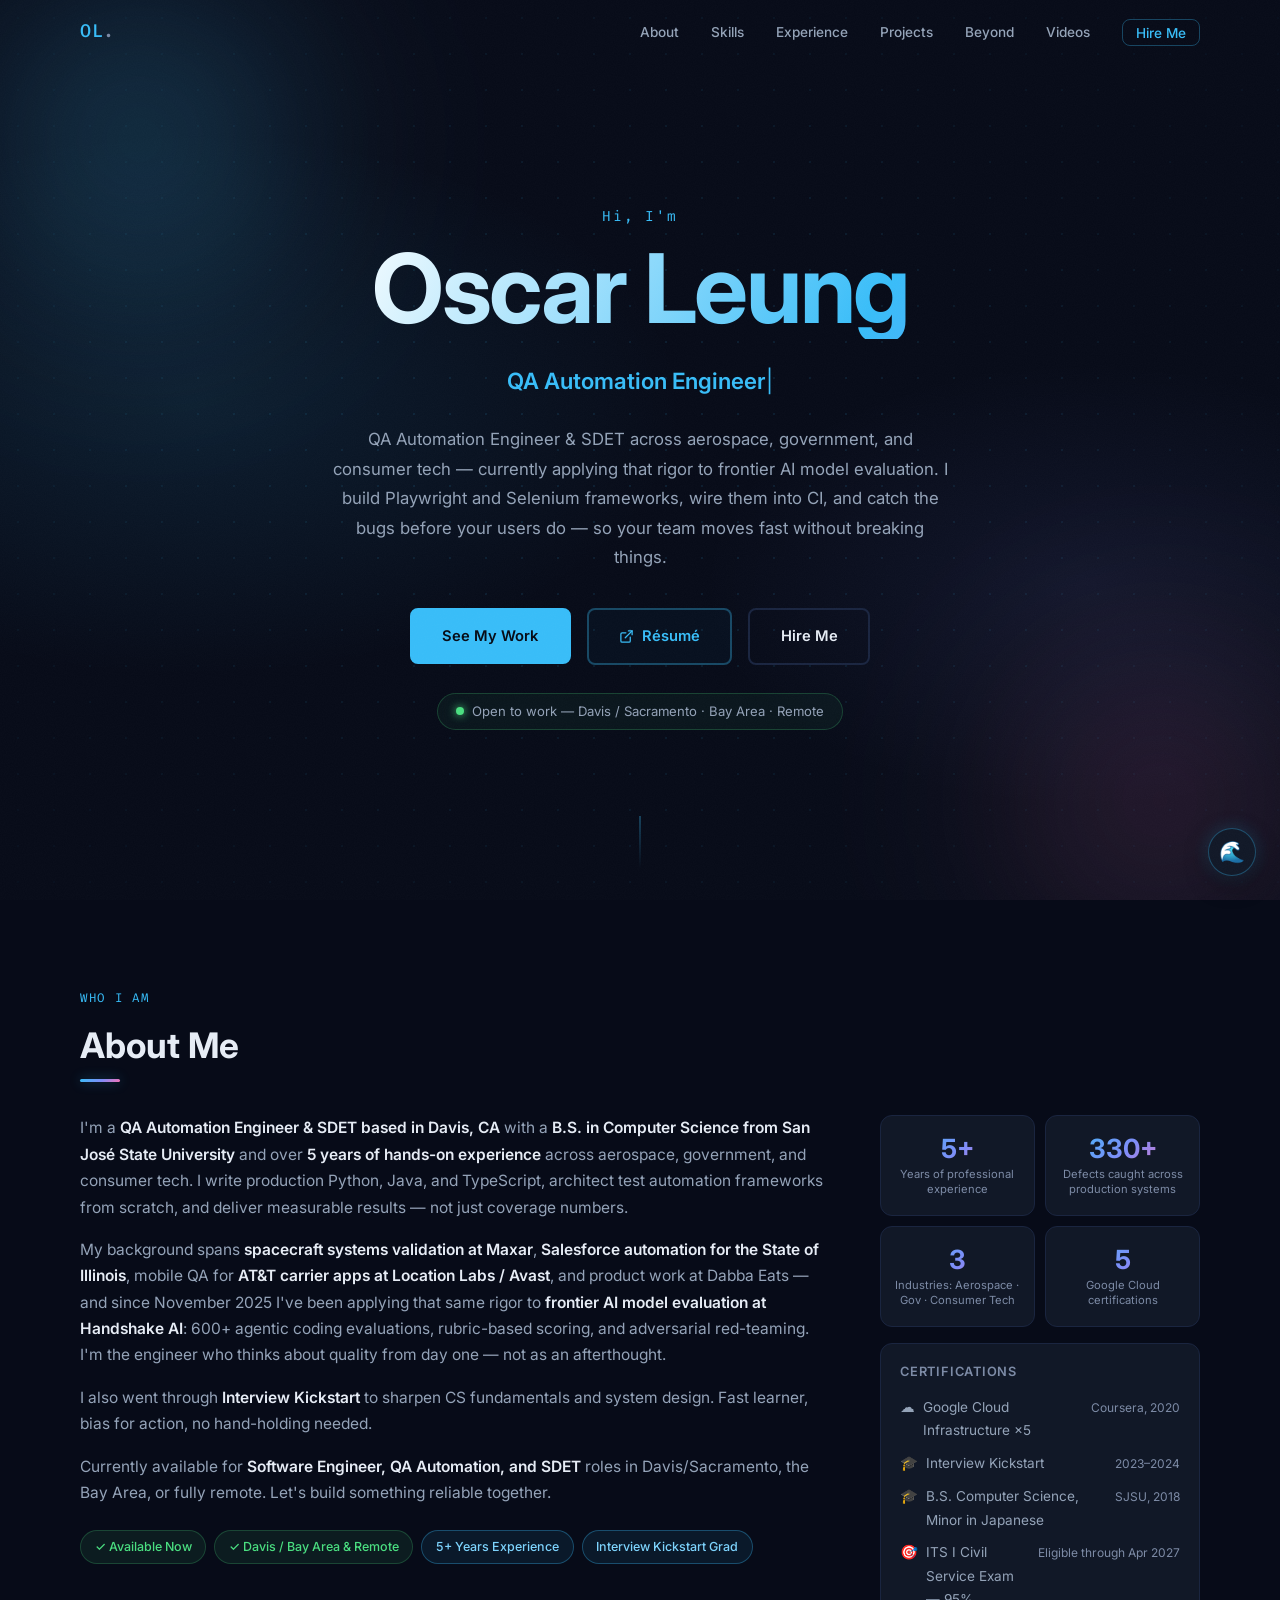
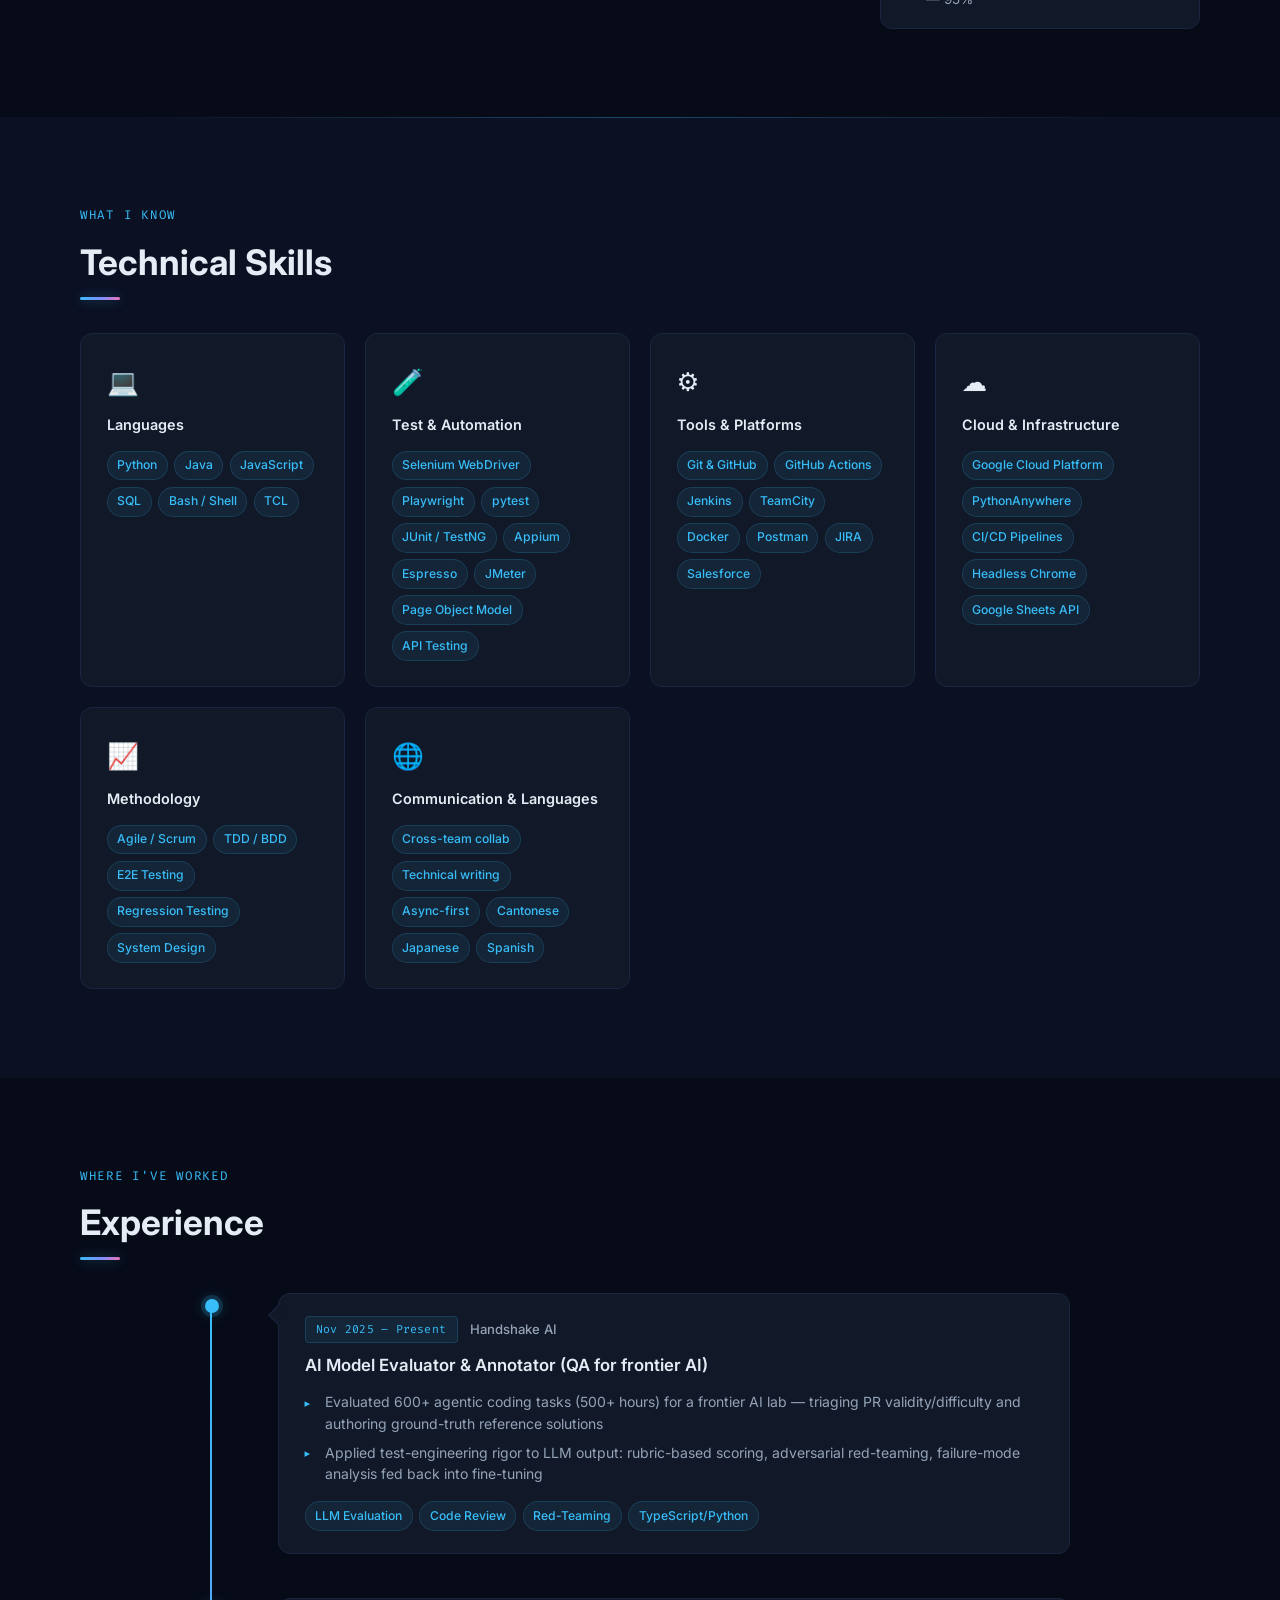
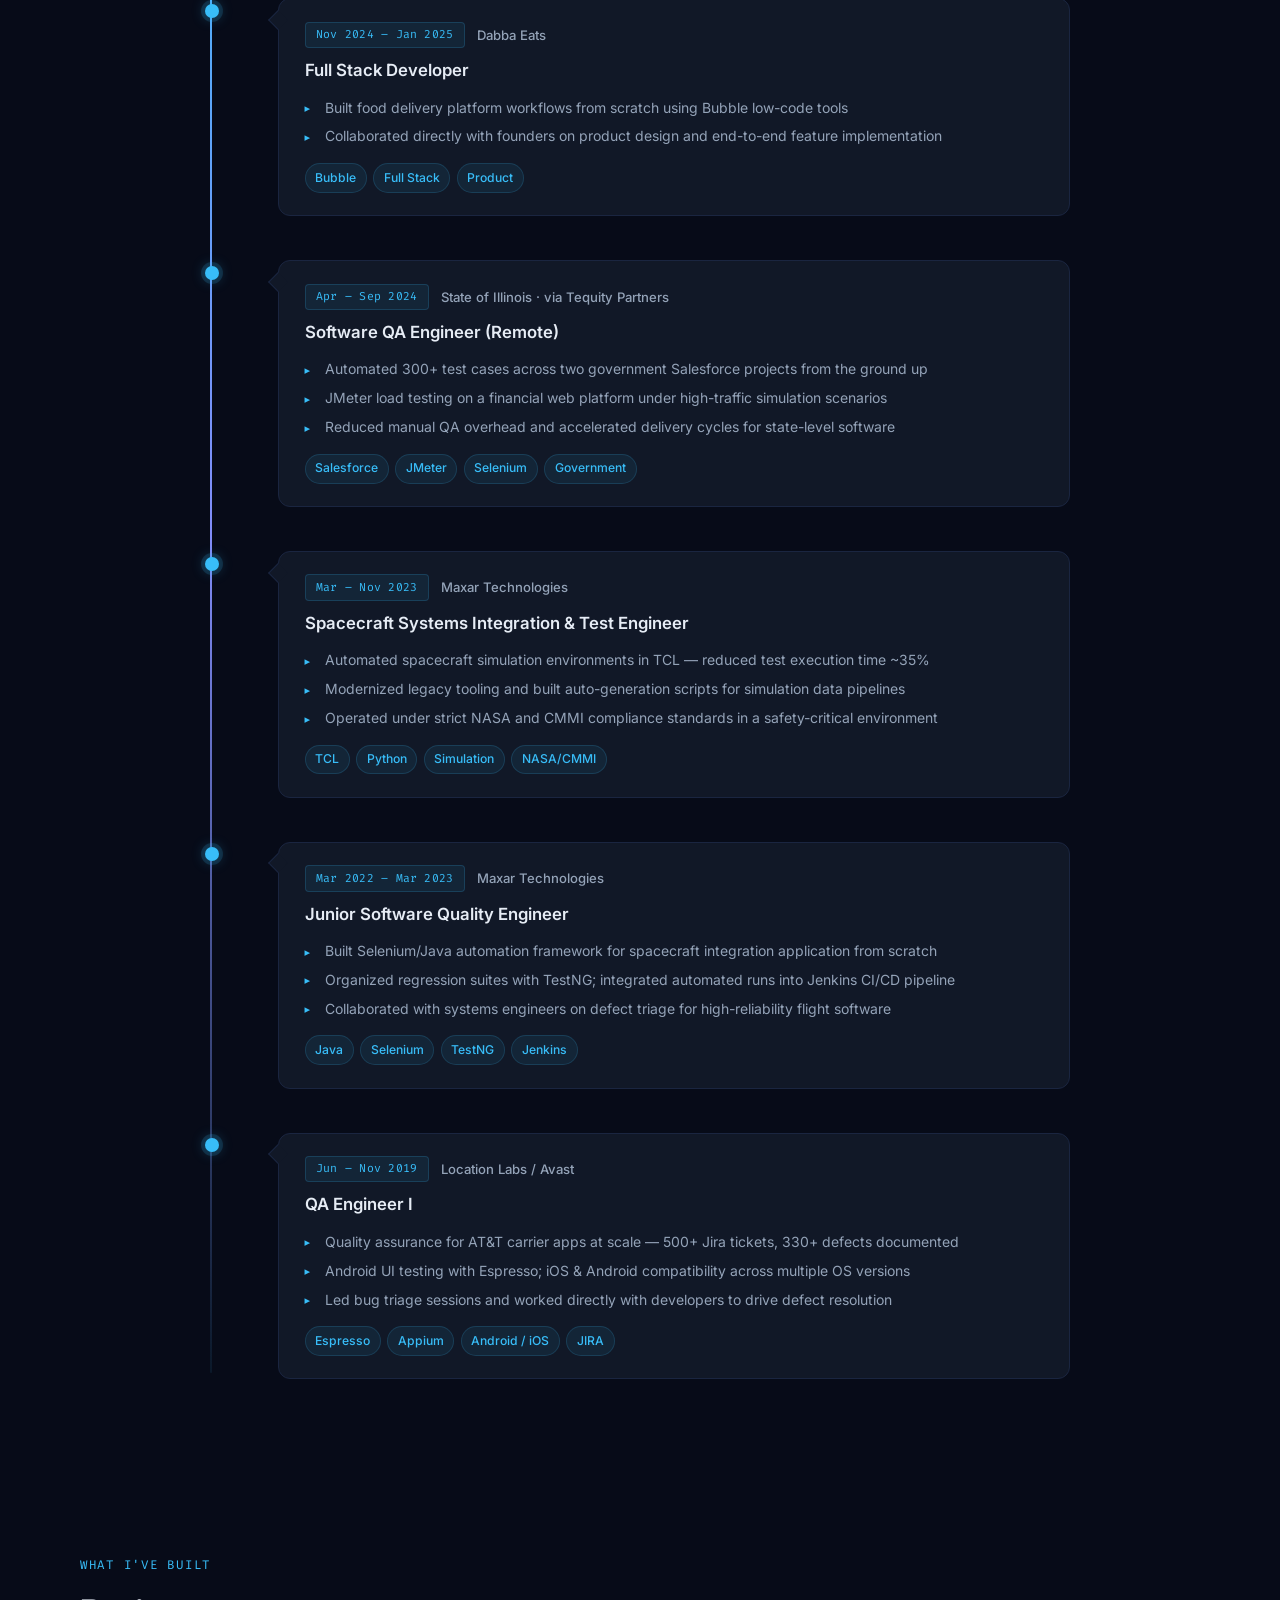
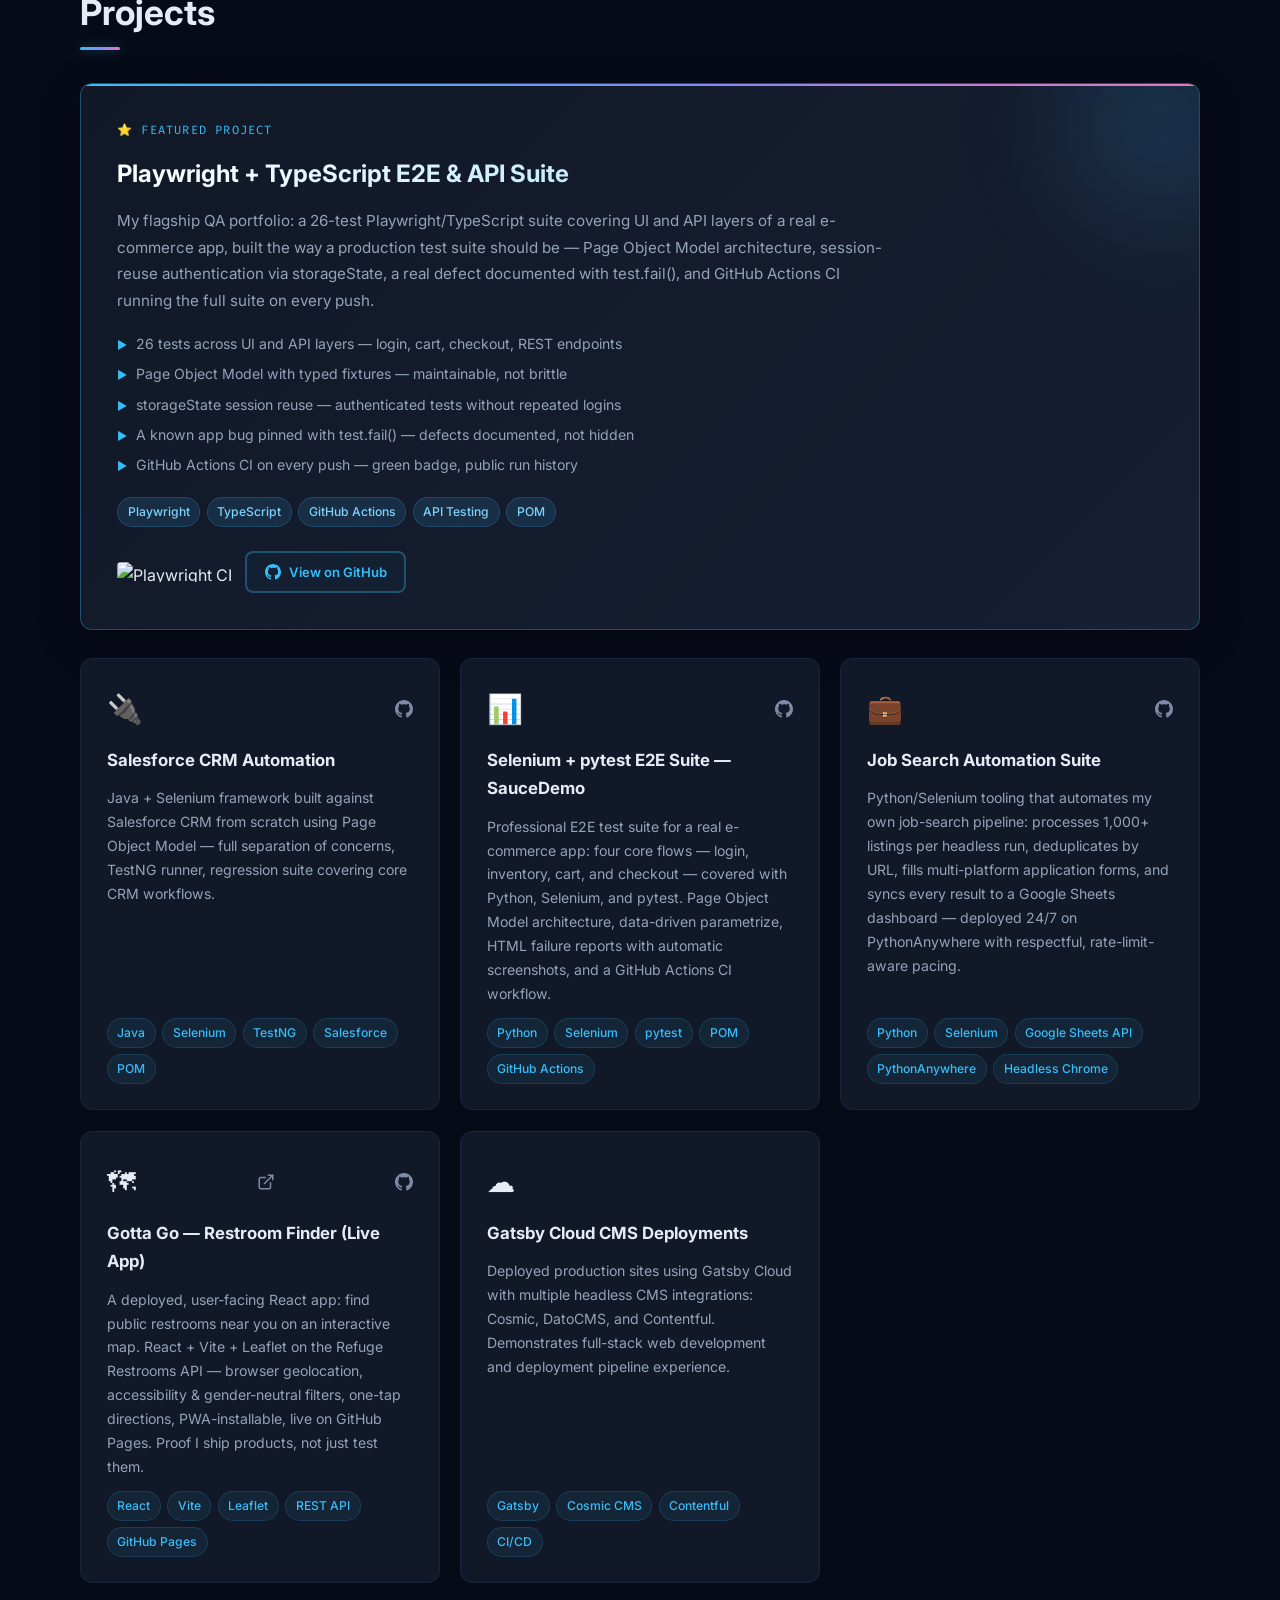
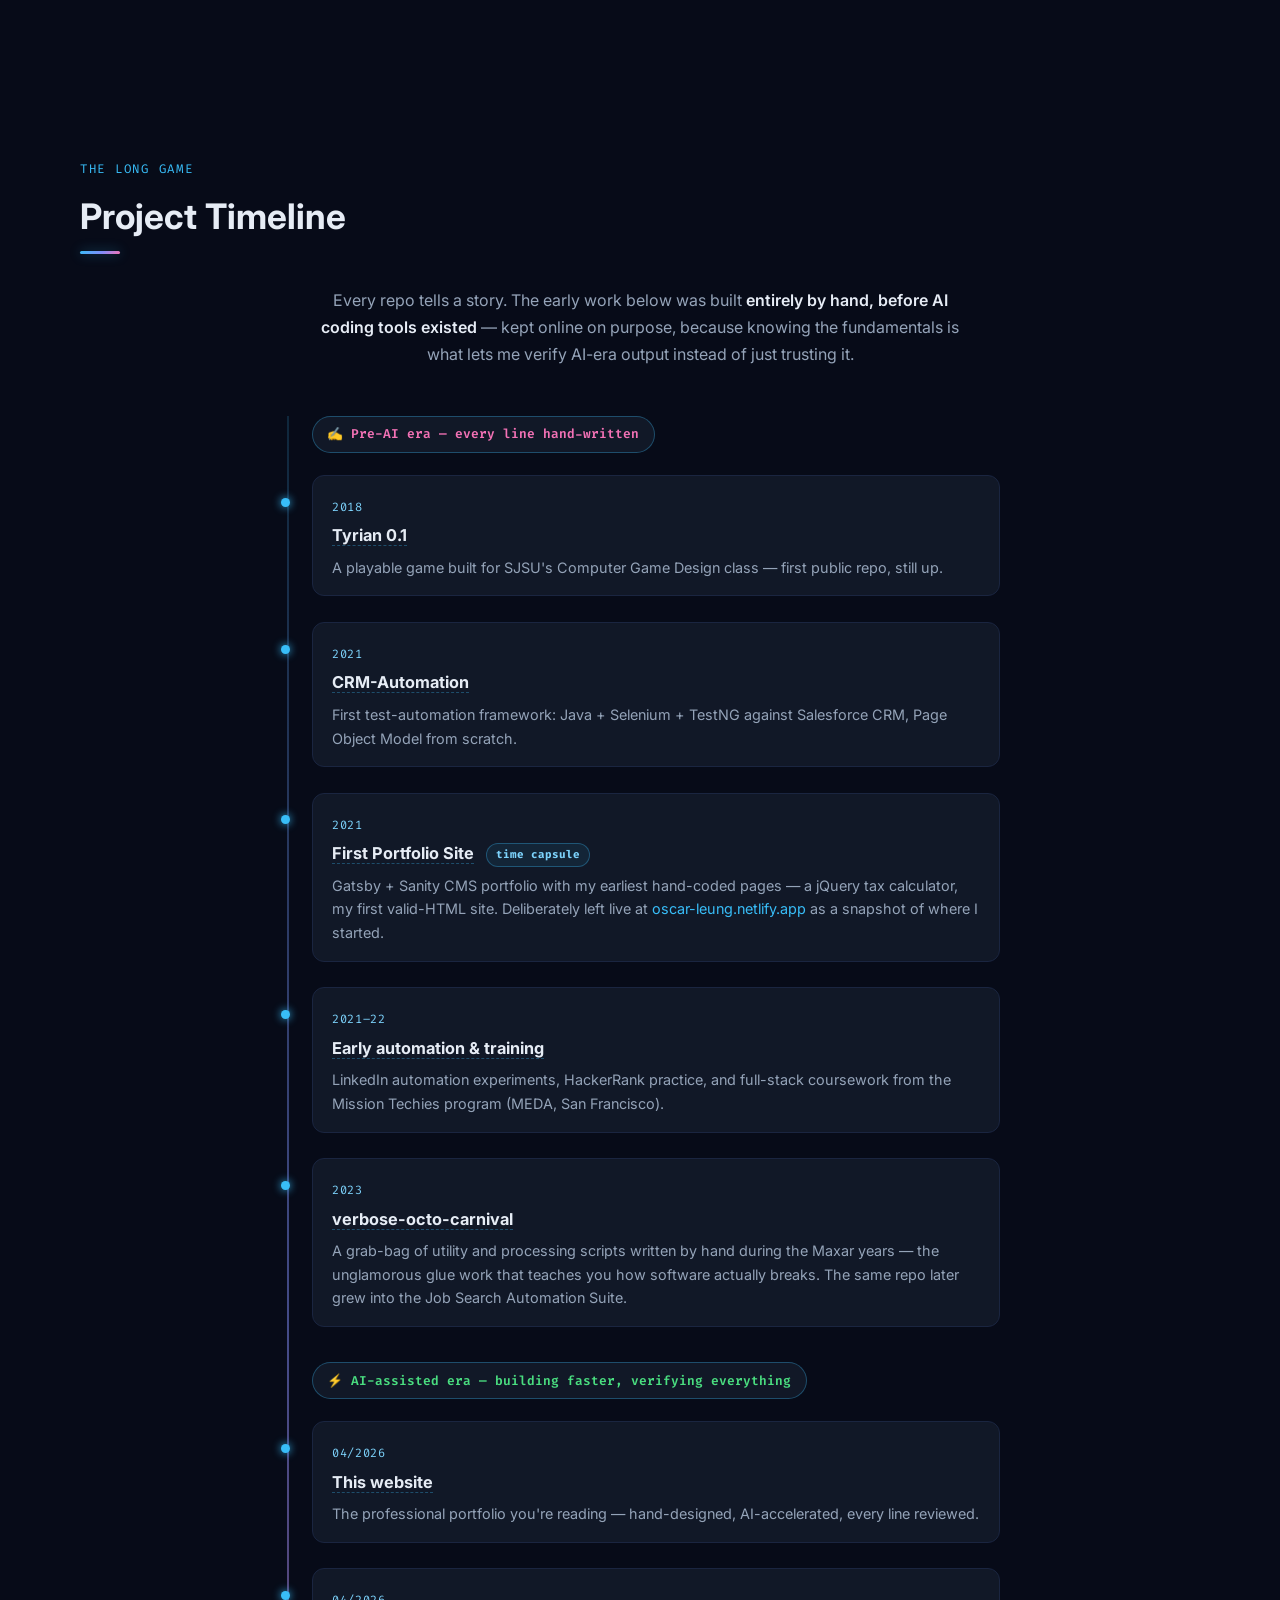
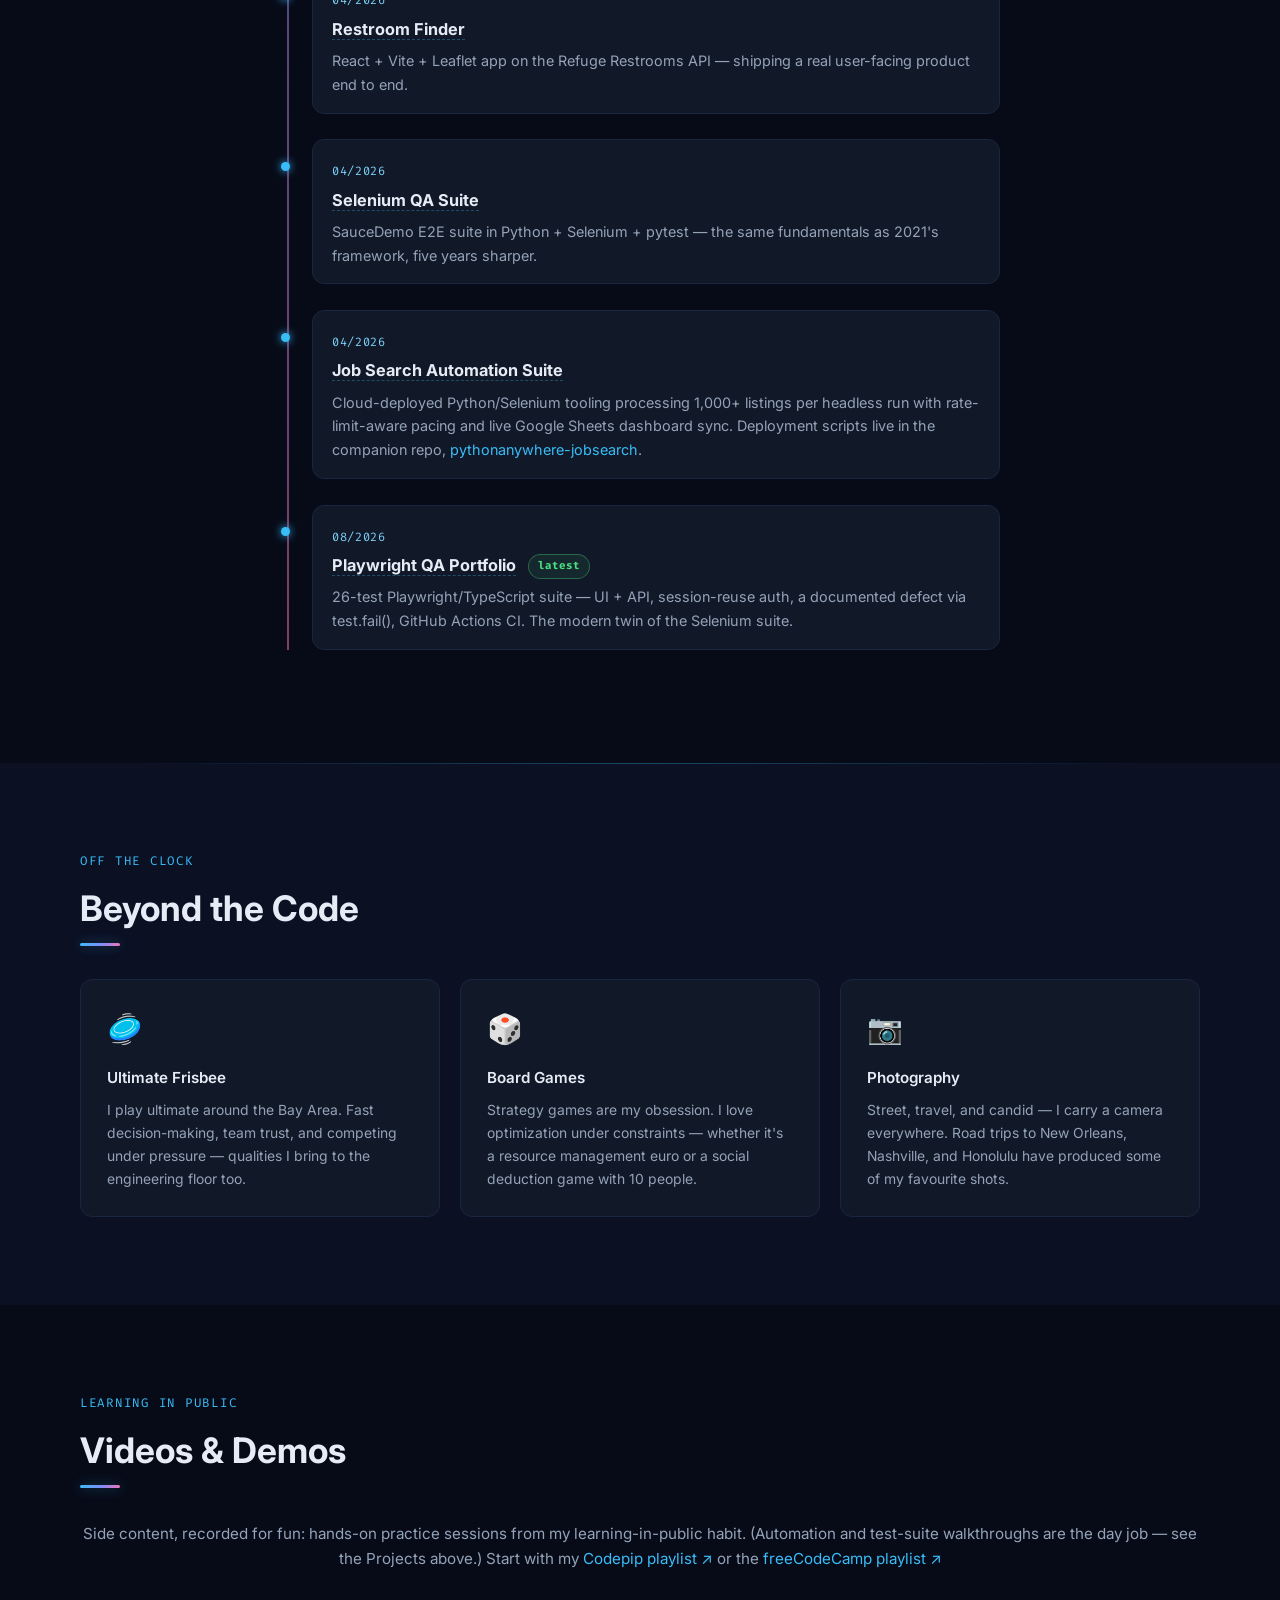
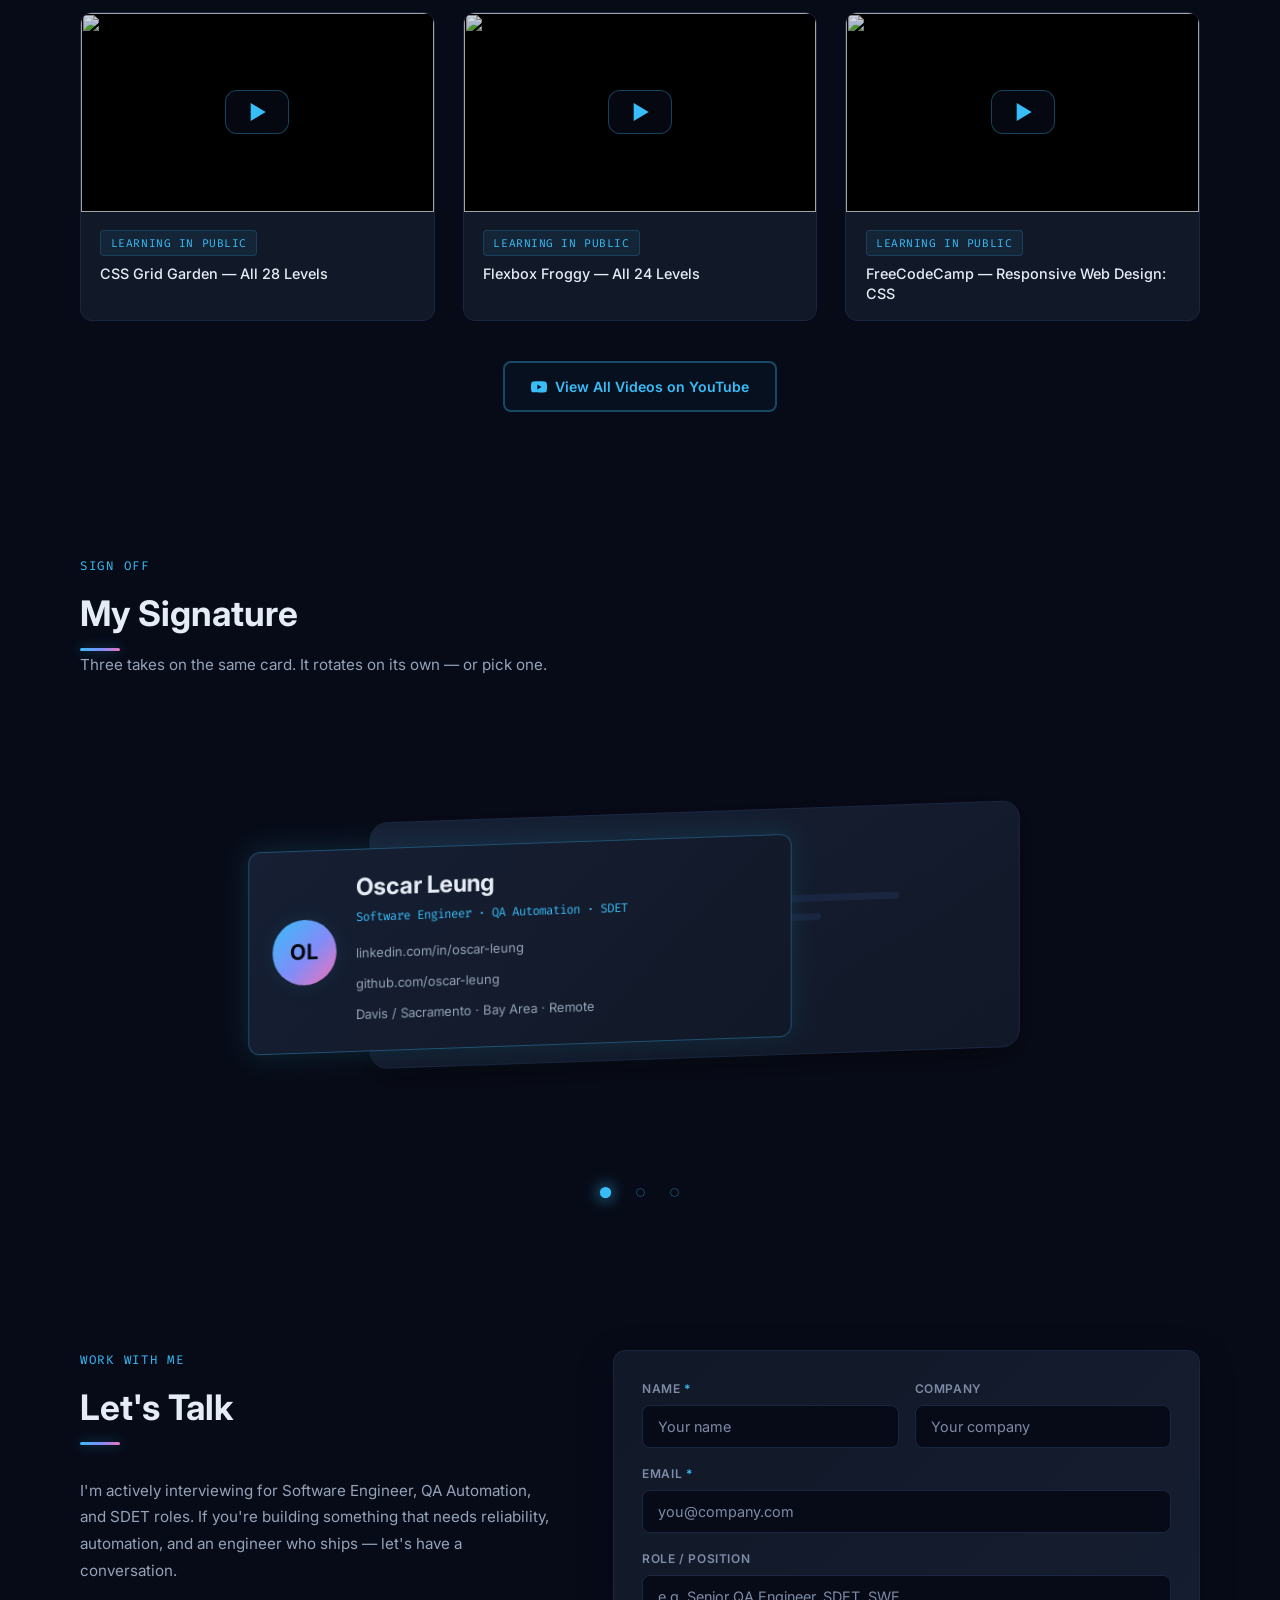
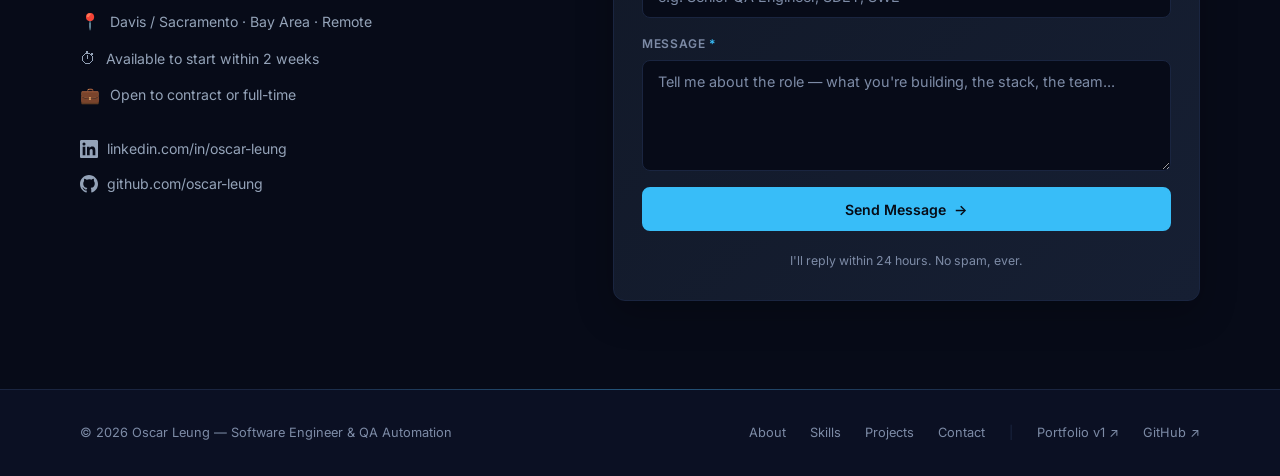
==== commit 5669323b: "fix: close the 20-month experience gap — Handshake AI (Nov 2025–Present) atop Experience (recruiter " ====
--- a/index.html
+++ b/index.html
@@ -111,7 +111,8 @@
         <span aria-hidden="true"><span class="hero__role-typed" id="typedText"></span><span class="hero__cursor">|</span></span>
       </div>
       <p class="hero__subtitle fade-up">
-        QA Automation Engineer &amp; SDET with 5+ years across aerospace, government, and consumer tech.
+        QA Automation Engineer &amp; SDET across aerospace, government, and consumer tech —
+        currently applying that rigor to frontier AI model evaluation.
         I build Playwright and Selenium frameworks, wire them into CI, and catch the bugs before your users do —
         so your team moves fast without breaking things.
       </p>
@@ -152,9 +153,11 @@
           <p>
             My background spans <strong>spacecraft systems validation at Maxar</strong>,
             <strong>Salesforce automation for the State of Illinois</strong>, mobile QA for
-            <strong>AT&T carrier apps at Location Labs / Avast</strong>, and full-stack
-            development at Dabba Eats. I'm the engineer who thinks about quality from day one —
-            not as an afterthought.
+            <strong>AT&T carrier apps at Location Labs / Avast</strong>, and product work at
+            Dabba Eats — and since November 2025 I've been applying that same rigor to
+            <strong>frontier AI model evaluation at Handshake AI</strong>: 600+ agentic coding
+            evaluations, rubric-based scoring, and adversarial red-teaming. I'm the engineer who
+            thinks about quality from day one — not as an afterthought.
           </p>
           <p>
             I also went through <strong>Interview Kickstart</strong> to sharpen CS fundamentals and
@@ -326,6 +329,24 @@
           <div class="timeline__dot"></div>
           <div class="timeline__content">
             <div class="timeline__meta">
+              <span class="timeline__period">Nov 2025 – Present</span>
+              <span class="timeline__company">Handshake AI</span>
+            </div>
+            <h3 class="timeline__role">AI Model Evaluator &amp; Annotator (QA for frontier AI)</h3>
+            <ul class="timeline__bullets">
+              <li>Evaluated 600+ agentic coding tasks (500+ hours) for a frontier AI lab — triaging PR validity/difficulty and authoring ground-truth reference solutions</li>
+              <li>Applied test-engineering rigor to LLM output: rubric-based scoring, adversarial red-teaming, failure-mode analysis fed back into fine-tuning</li>
+            </ul>
+            <div class="tags">
+              <span class="tag">LLM Evaluation</span><span class="tag">Code Review</span><span class="tag">Red-Teaming</span><span class="tag">TypeScript/Python</span>
+            </div>
+          </div>
+        </div>
+
+        <div class="timeline__item">
+          <div class="timeline__dot"></div>
+          <div class="timeline__content">
+            <div class="timeline__meta">
               <span class="timeline__period">Nov 2024 – Jan 2025</span>
               <span class="timeline__company">Dabba Eats</span>
             </div>
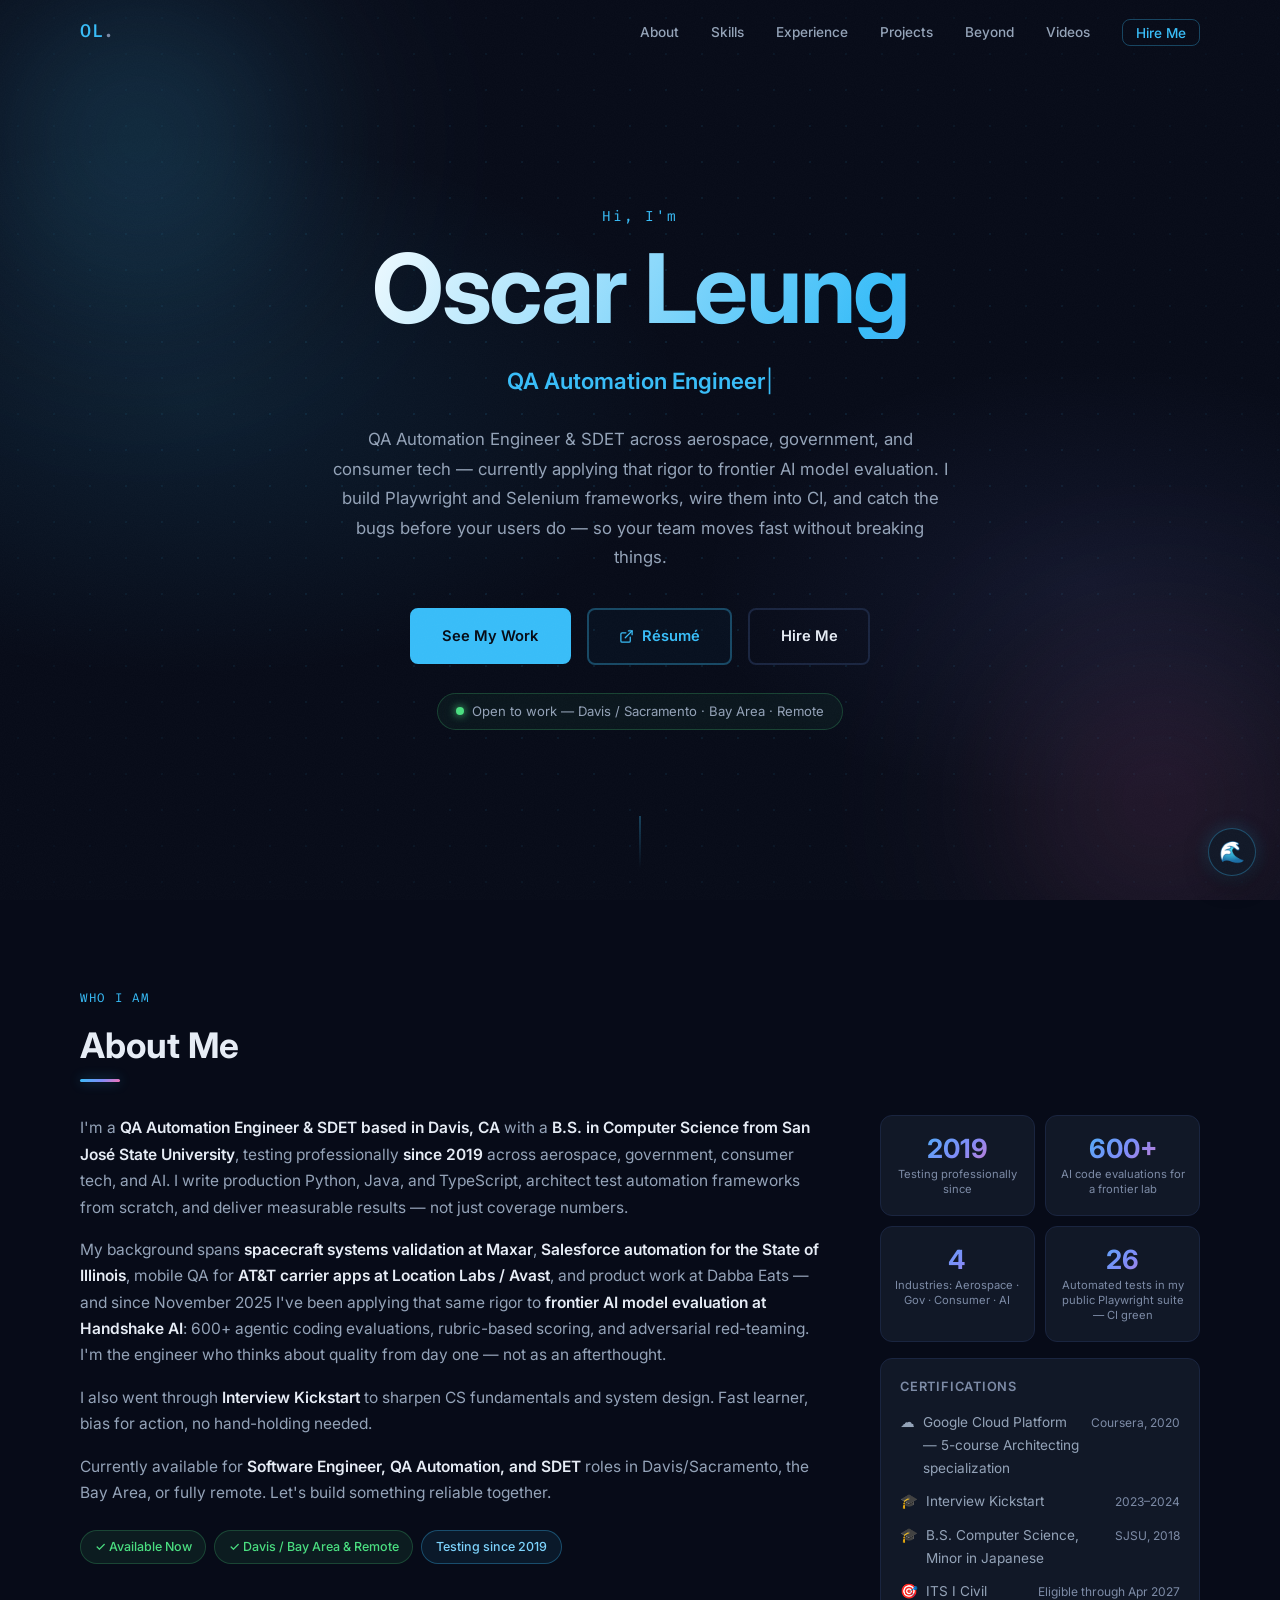
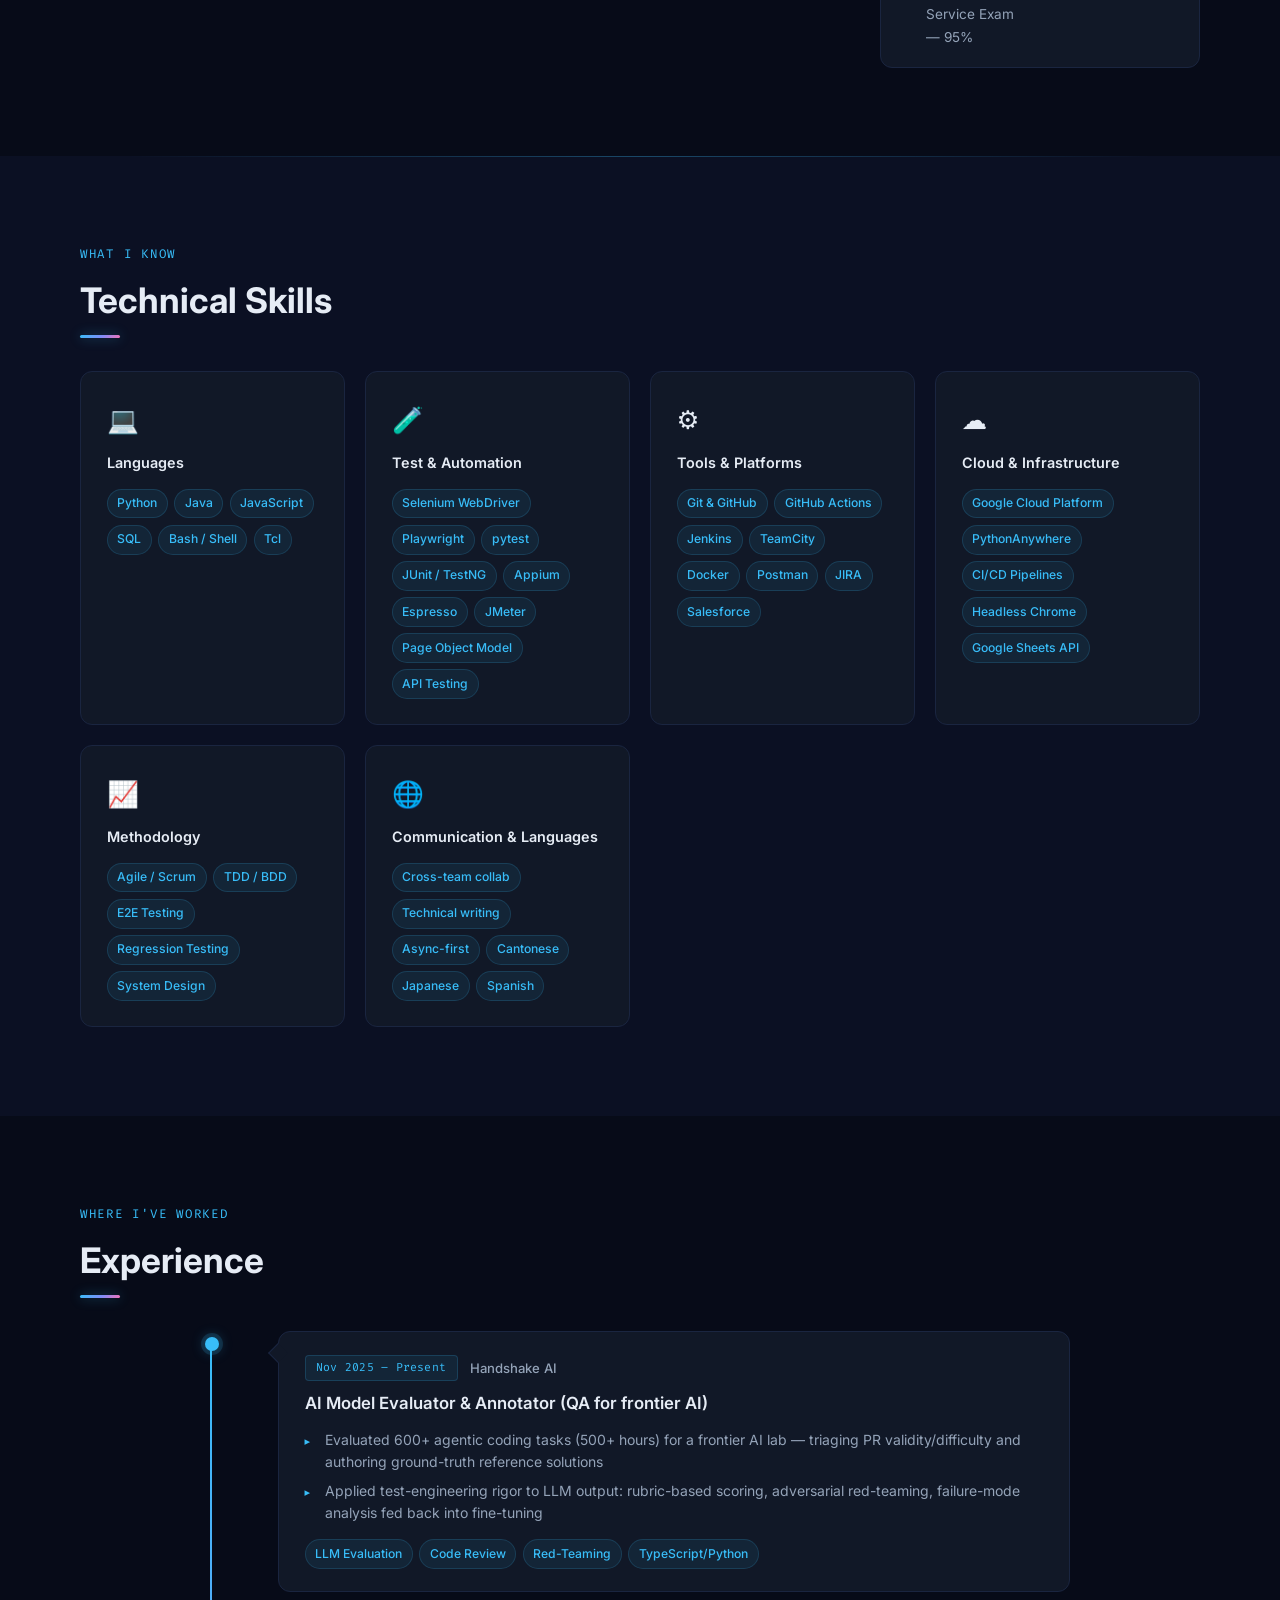
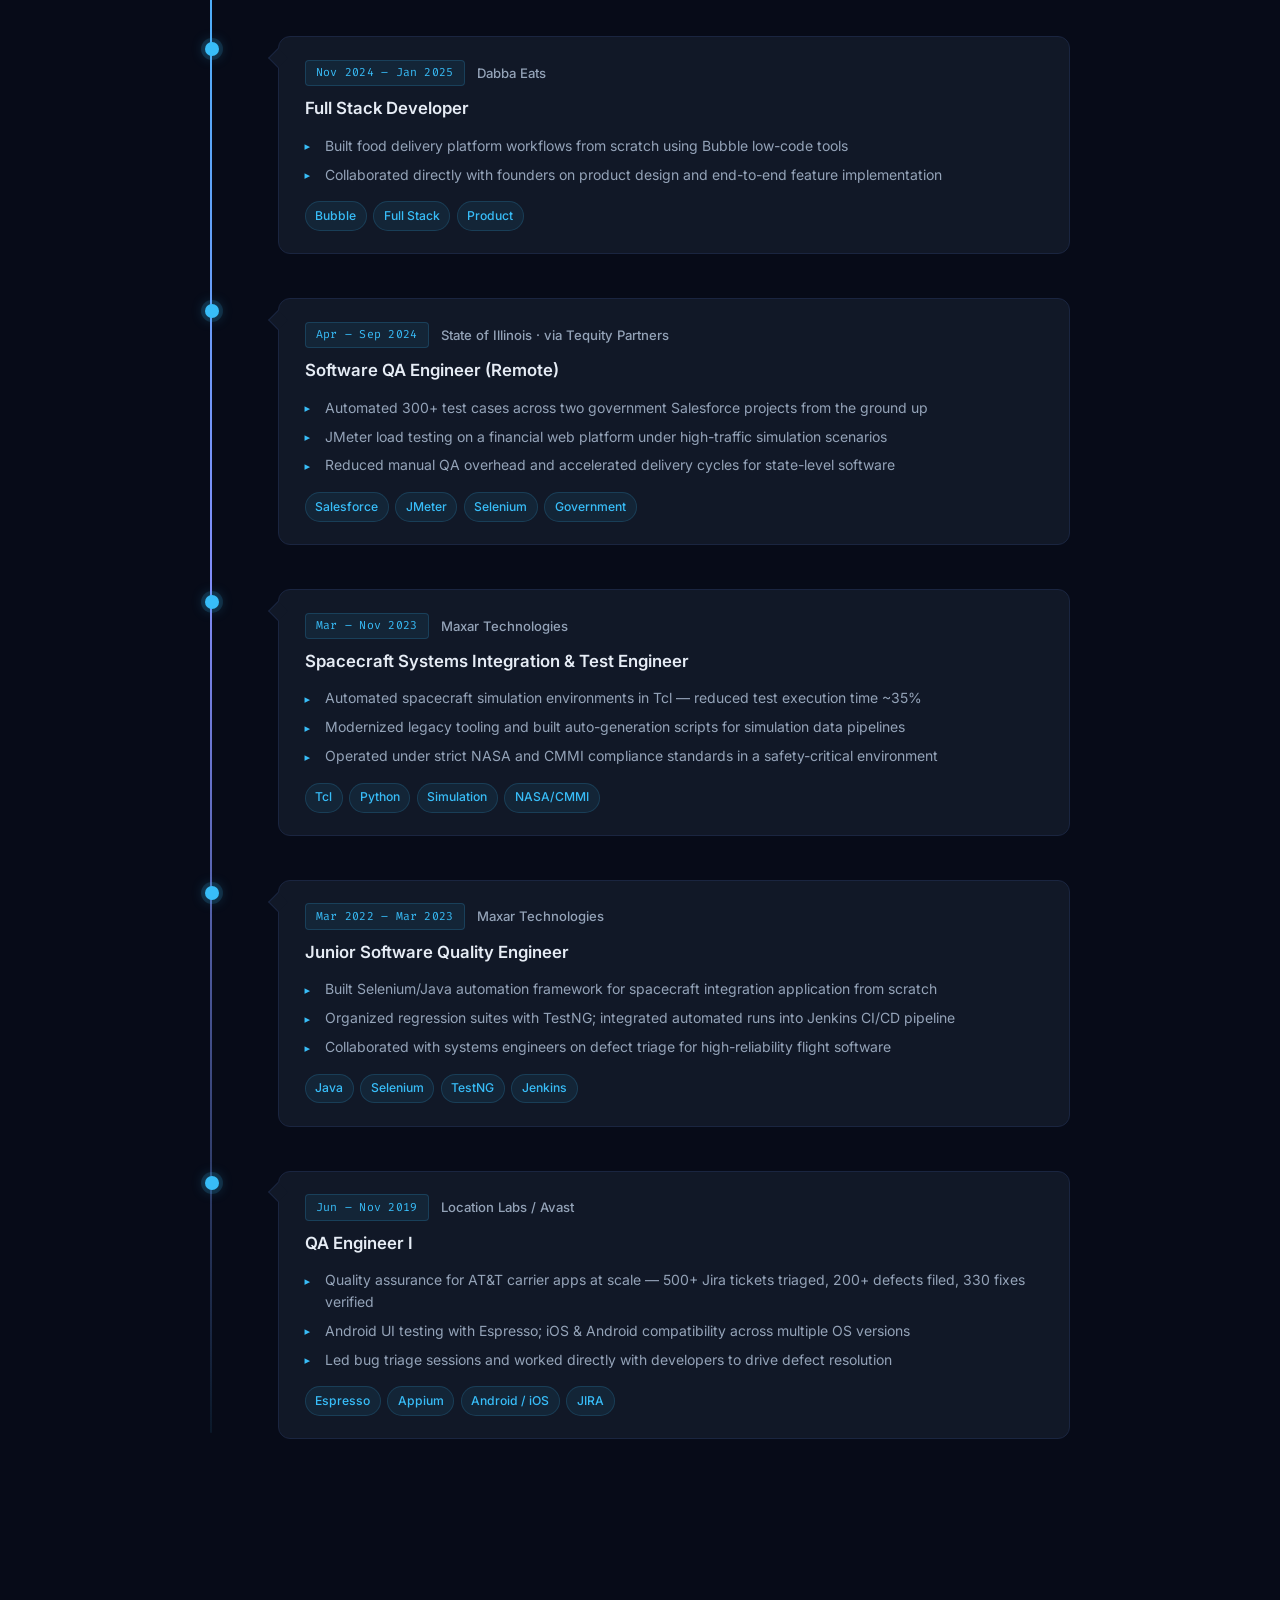
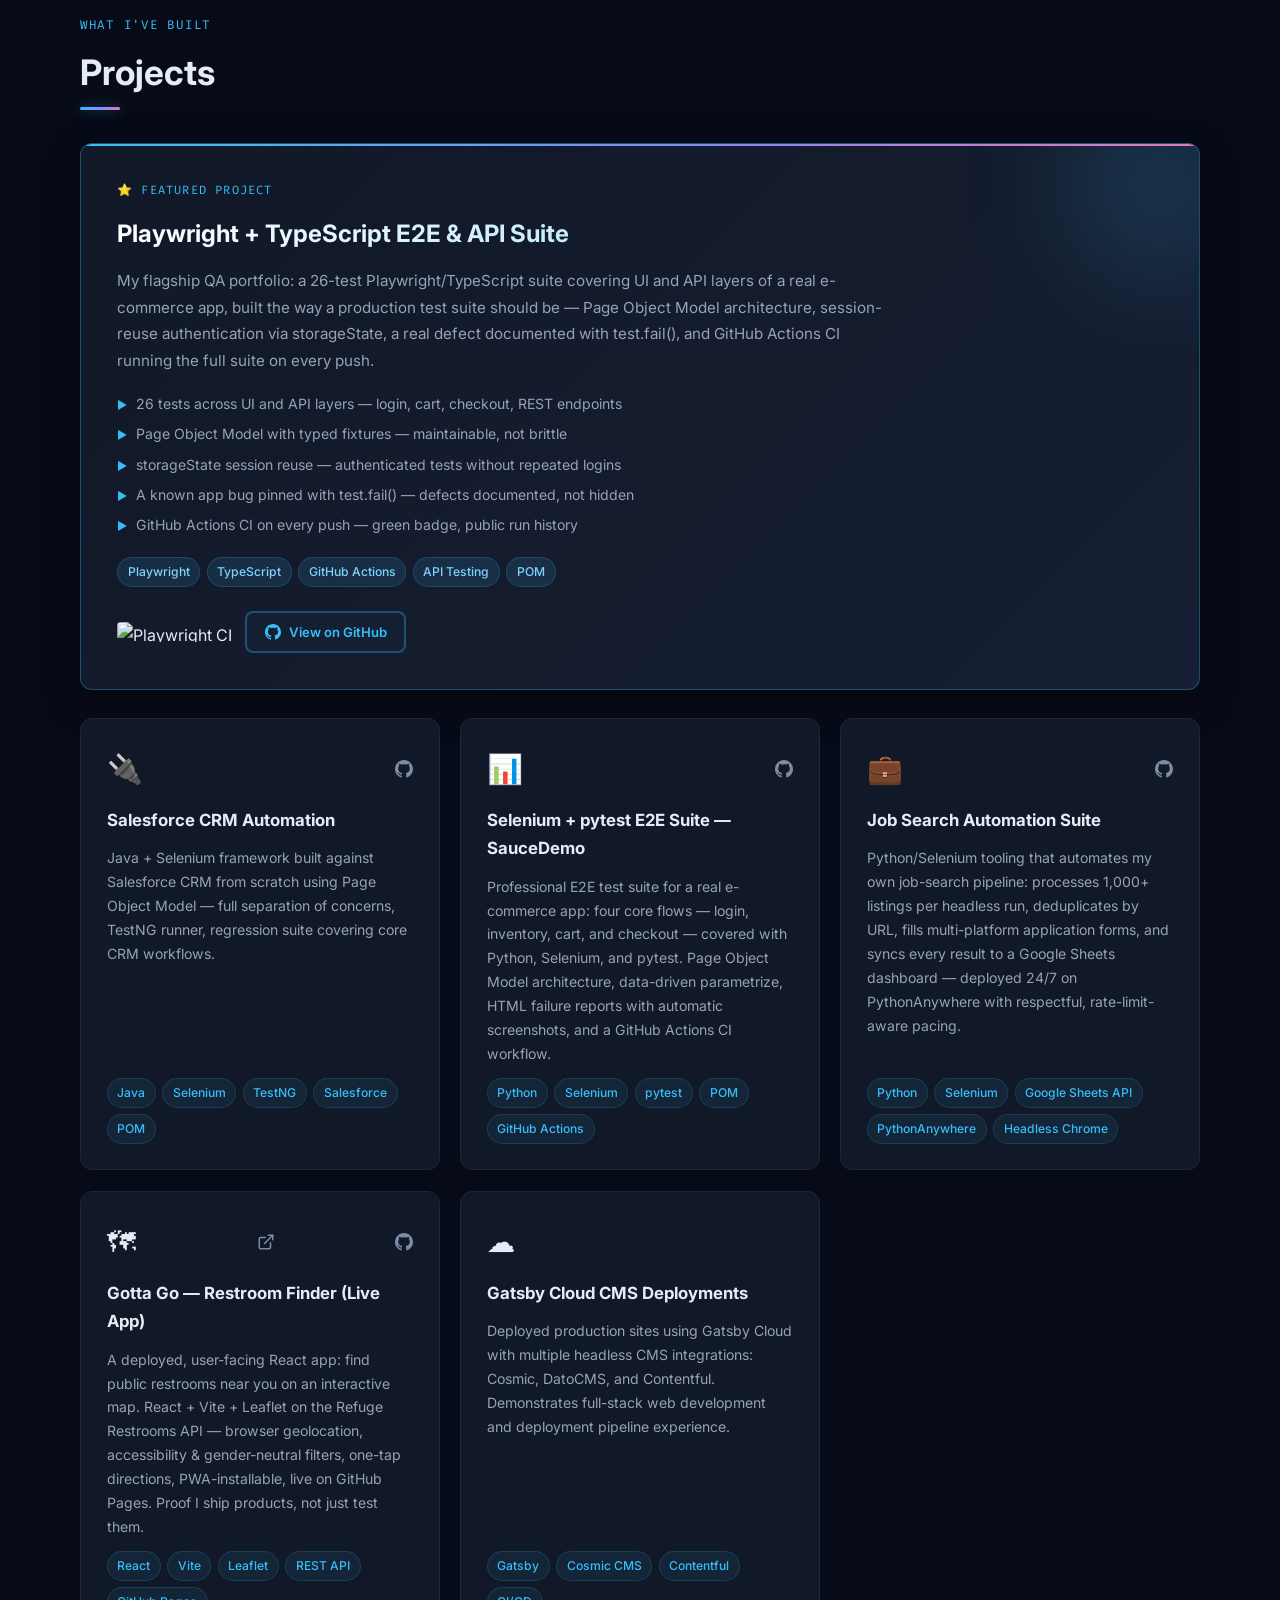
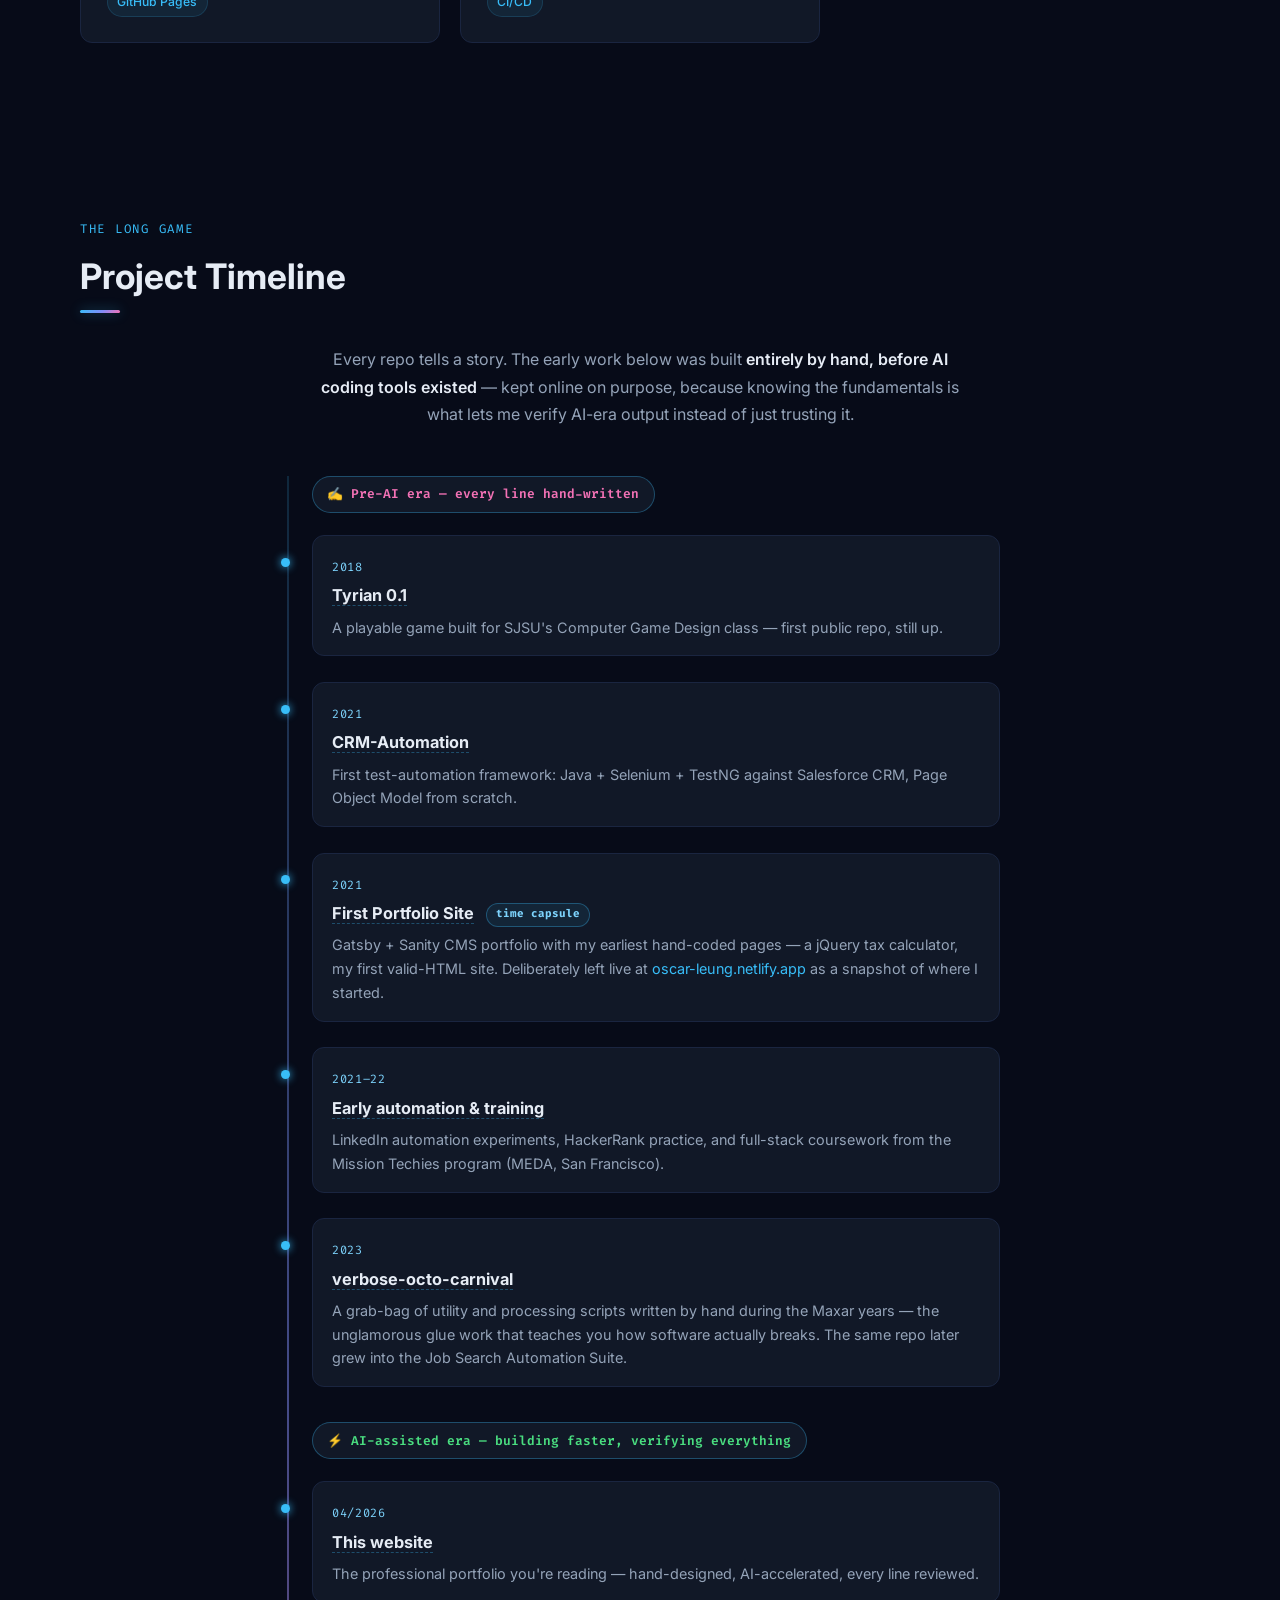
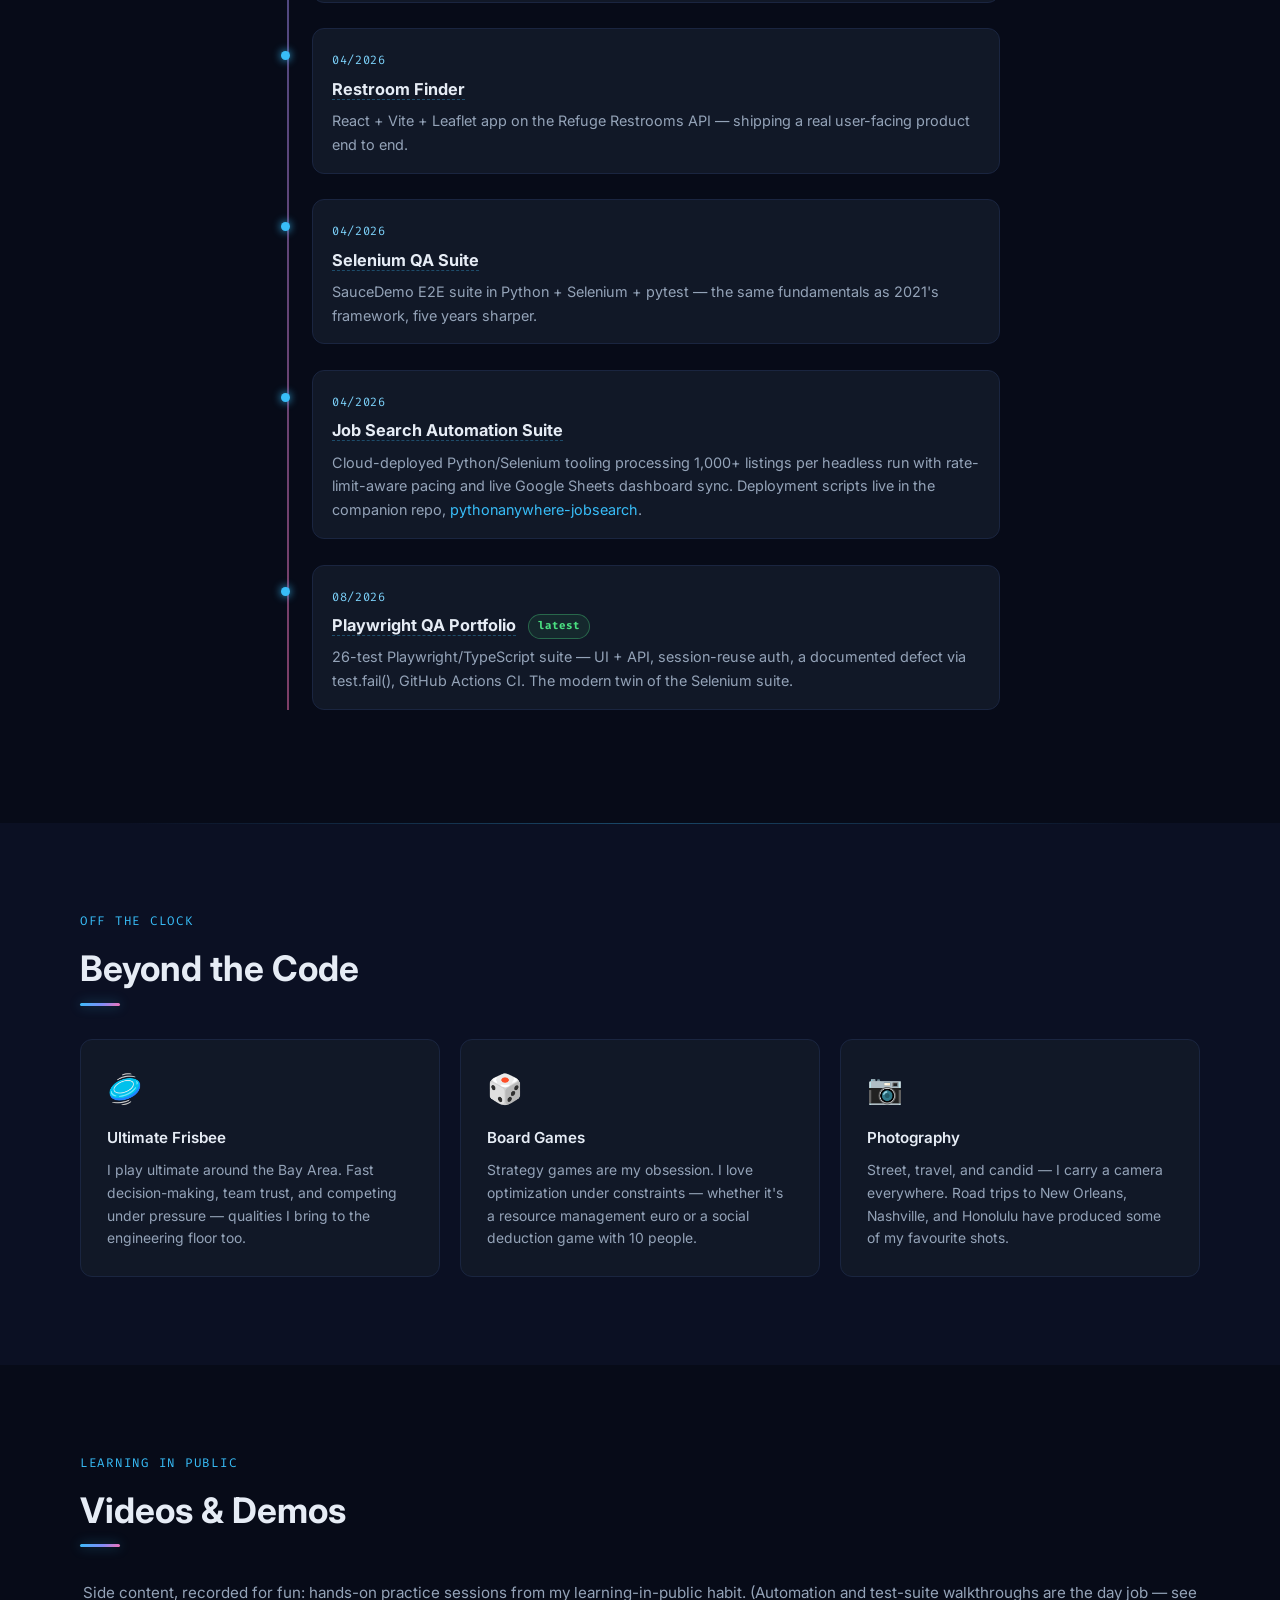
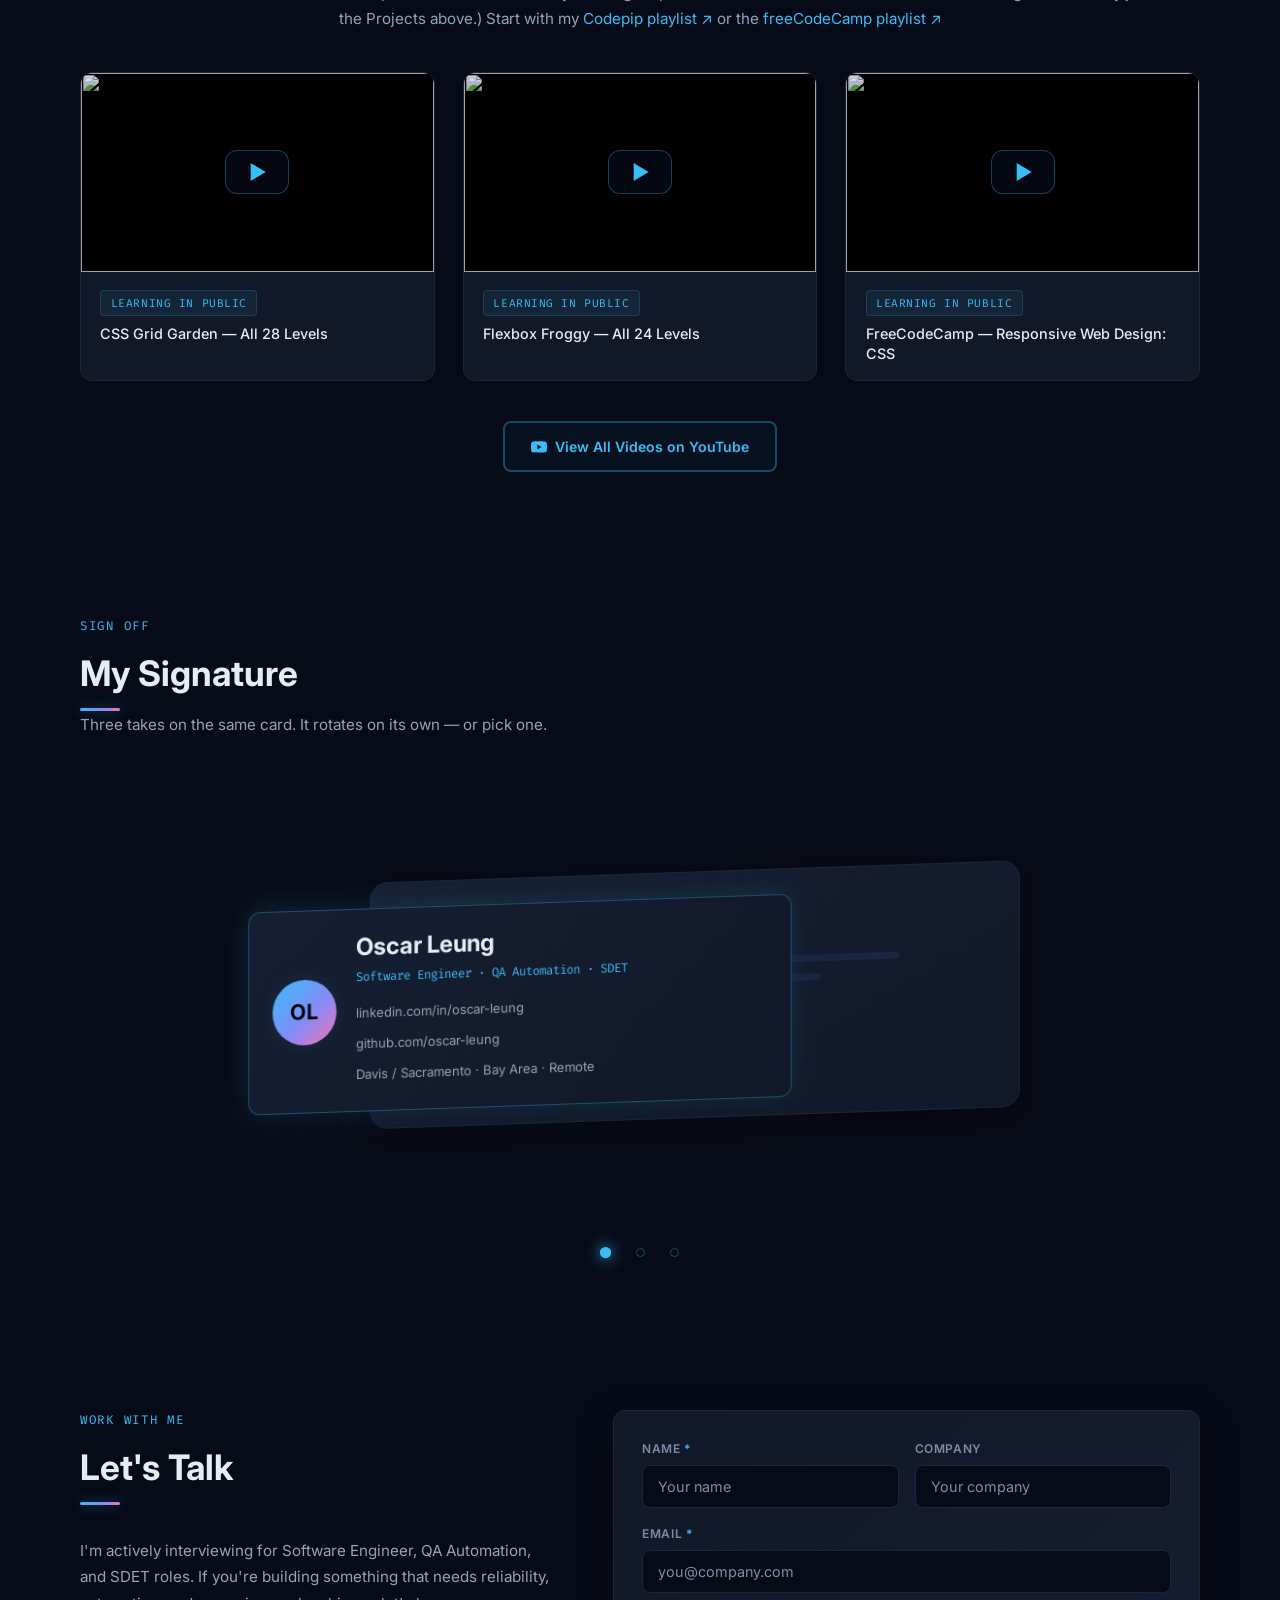
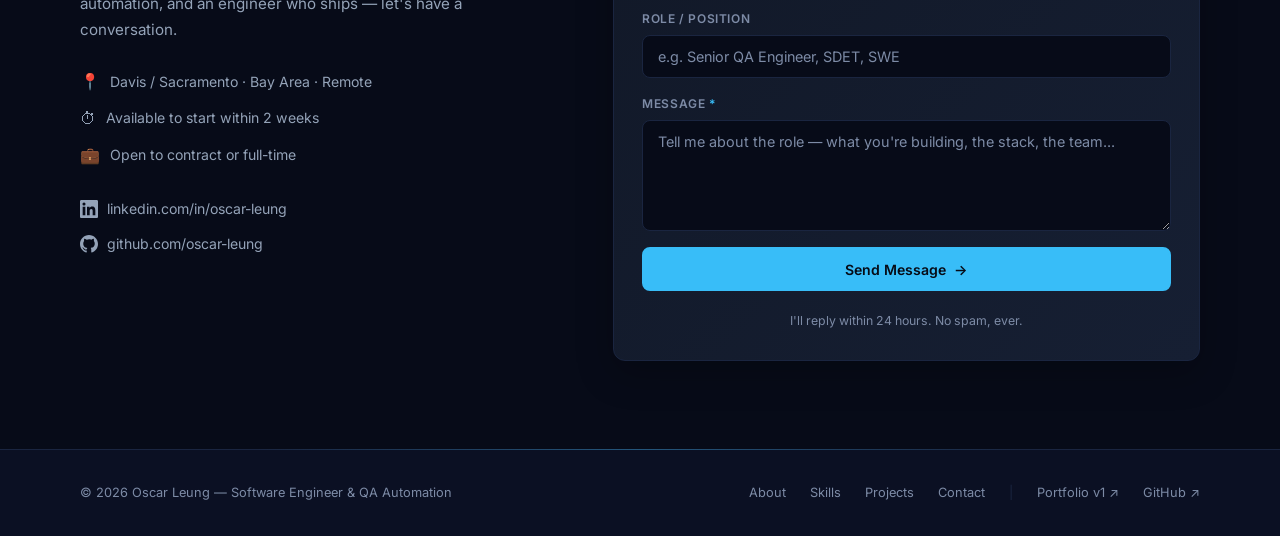
==== commit e2d0af33: "fix: de-inflate the numbers a skeptic checks (recruiter #2, #3, #13) - '5 Google Cloud certification" ====
--- a/index.html
+++ b/index.html
@@ -3,13 +3,13 @@
 <head>
   <meta charset="UTF-8" />
   <meta name="viewport" content="width=device-width, initial-scale=1.0" />
-  <meta name="description" content="Oscar Leung — QA Automation Engineer & SDET with 5+ years across aerospace, government, and consumer tech. Playwright + TypeScript, Selenium + pytest, CI/CD. Davis/Sacramento, Bay Area, or remote." />
+  <meta name="description" content="Oscar Leung — QA Automation Engineer & SDET, testing professionally since 2019 across aerospace, government, consumer tech, and AI. Playwright + TypeScript, Selenium + pytest, CI/CD. Davis/Sacramento, Bay Area, or remote." />
 
   <!-- Open Graph / social preview -->
   <meta property="og:type"        content="website" />
   <meta property="og:url"         content="https://oscar-leung.github.io/" />
   <meta property="og:title"       content="Oscar Leung | QA Automation Engineer & SDET" />
-  <meta property="og:description" content="5+ years across aerospace, government & consumer tech. B.S. CS SJSU. Playwright · TypeScript · Selenium · pytest · GCP ×5 certified. Available Davis/Sacramento, Bay Area, or remote." />
+  <meta property="og:description" content="QA since 2019 across aerospace, government, consumer tech & AI. B.S. CS SJSU. Playwright · TypeScript · Selenium · pytest. Available Davis/Sacramento, Bay Area, or remote." />
   <meta property="og:image"       content="https://oscar-leung.github.io/og-image.png" />
   <meta property="og:image:type"  content="image/png" />
   <meta property="og:image:width" content="1200" />
@@ -18,7 +18,7 @@
   <!-- Twitter card -->
   <meta name="twitter:card"        content="summary_large_image" />
   <meta name="twitter:title"       content="Oscar Leung | QA Automation Engineer & SDET" />
-  <meta name="twitter:description" content="5+ years across aerospace, government & consumer tech. Playwright · TypeScript · Selenium · pytest · GCP ×5. Available Davis/Sacramento, Bay Area, or remote." />
+  <meta name="twitter:description" content="QA since 2019 across aerospace, government, consumer tech & AI. Playwright · TypeScript · Selenium · pytest. Available Davis/Sacramento, Bay Area, or remote." />
   <meta name="twitter:image"       content="https://oscar-leung.github.io/og-image.png" />
   <link rel="canonical" href="https://oscar-leung.github.io/" />
   <link rel="icon" href="data:image/svg+xml,%3Csvg xmlns='http://www.w3.org/2000/svg' viewBox='0 0 32 32'%3E%3Crect width='32' height='32' rx='7' fill='%23070b18'/%3E%3Ctext x='16' y='22' font-family='Helvetica,Arial,sans-serif' font-size='15' font-weight='bold' fill='%2338bdf8' text-anchor='middle'%3EOL%3C/text%3E%3C/svg%3E" />
@@ -41,7 +41,7 @@
   "name": "Oscar Leung",
   "url": "https://oscar-leung.github.io/",
   "jobTitle": "QA Automation Engineer",
-  "description": "QA Automation Engineer and SDET with 5+ years of test automation and software engineering experience across aerospace, government and consumer tech. Builds Playwright/TypeScript and Selenium/pytest frameworks with CI/CD.",
+  "description": "QA Automation Engineer and SDET, testing professionally since 2019 across aerospace, government, consumer tech, and frontier AI evaluation. Builds Playwright/TypeScript and Selenium/pytest frameworks with CI/CD.",
   "alumniOf": {
     "@type": "CollegeOrUniversity",
     "name": "San José State University"
@@ -145,9 +145,9 @@
         <div class="about__text">
           <p>
             I'm a <strong>QA Automation Engineer &amp; SDET based in Davis, CA</strong> with a
-            <strong>B.S. in Computer Science from San José State University</strong> and over
-            <strong>5 years of hands-on experience</strong> across aerospace, government, and
-            consumer tech. I write production Python, Java, and TypeScript, architect test automation
+            <strong>B.S. in Computer Science from San José State University</strong>, testing
+            professionally <strong>since 2019</strong> across aerospace, government, consumer tech,
+            and AI. I write production Python, Java, and TypeScript, architect test automation
             frameworks from scratch, and deliver measurable results — not just coverage numbers.
           </p>
           <p>
@@ -171,28 +171,27 @@
           <div class="about__badges">
             <span class="badge badge--green">&#10003; Available Now</span>
             <span class="badge badge--green">&#10003; Davis / Bay Area &amp; Remote</span>
-            <span class="badge badge--blue">5+ Years Experience</span>
-            <span class="badge badge--blue">Interview Kickstart Grad</span>
+            <span class="badge badge--blue">Testing since 2019</span>
           </div>
         </div>
 
         <div class="about__right">
           <div class="stats-grid">
             <div class="stat-card">
-              <span class="stat-card__num">5+</span>
-              <span class="stat-card__label">Years of professional experience</span>
+              <span class="stat-card__num">2019</span>
+              <span class="stat-card__label">Testing professionally since</span>
             </div>
             <div class="stat-card">
-              <span class="stat-card__num">330+</span>
-              <span class="stat-card__label">Defects caught across production systems</span>
+              <span class="stat-card__num">600+</span>
+              <span class="stat-card__label">AI code evaluations for a frontier lab</span>
             </div>
             <div class="stat-card">
-              <span class="stat-card__num">3</span>
-              <span class="stat-card__label">Industries: Aerospace · Gov · Consumer Tech</span>
+              <span class="stat-card__num">4</span>
+              <span class="stat-card__label">Industries: Aerospace · Gov · Consumer · AI</span>
             </div>
             <div class="stat-card">
-              <span class="stat-card__num">5</span>
-              <span class="stat-card__label">Google Cloud certifications</span>
+              <span class="stat-card__num">26</span>
+              <span class="stat-card__label">Automated tests in my public Playwright suite — CI green</span>
             </div>
           </div>
 
@@ -201,7 +200,7 @@
             <ul class="certs-list">
               <li>
                 <span class="cert-icon">&#9729;</span>
-                Google Cloud Infrastructure &times;5 <span class="cert-meta">Coursera, 2020</span>
+                Google Cloud Platform &mdash; 5-course Architecting specialization <span class="cert-meta">Coursera, 2020</span>
               </li>
               <li>
                 <span class="cert-icon">&#127891;</span>
@@ -240,7 +239,7 @@
             <span class="tag">JavaScript</span>
             <span class="tag">SQL</span>
             <span class="tag">Bash / Shell</span>
-            <span class="tag">TCL</span>
+            <span class="tag">Tcl</span>
           </div>
         </div>
 
@@ -389,12 +388,12 @@
             </div>
             <h3 class="timeline__role">Spacecraft Systems Integration &amp; Test Engineer</h3>
             <ul class="timeline__bullets">
-              <li>Automated spacecraft simulation environments in TCL — reduced test execution time ~35%</li>
+              <li>Automated spacecraft simulation environments in Tcl — reduced test execution time ~35%</li>
               <li>Modernized legacy tooling and built auto-generation scripts for simulation data pipelines</li>
               <li>Operated under strict NASA and CMMI compliance standards in a safety-critical environment</li>
             </ul>
             <div class="tags">
-              <span class="tag">TCL</span><span class="tag">Python</span><span class="tag">Simulation</span><span class="tag">NASA/CMMI</span>
+              <span class="tag">Tcl</span><span class="tag">Python</span><span class="tag">Simulation</span><span class="tag">NASA/CMMI</span>
             </div>
           </div>
         </div>
@@ -427,7 +426,7 @@
             </div>
             <h3 class="timeline__role">QA Engineer I</h3>
             <ul class="timeline__bullets">
-              <li>Quality assurance for AT&amp;T carrier apps at scale — 500+ Jira tickets, 330+ defects documented</li>
+              <li>Quality assurance for AT&amp;T carrier apps at scale — 500+ Jira tickets triaged, 200+ defects filed, 330 fixes verified</li>
               <li>Android UI testing with Espresso; iOS &amp; Android compatibility across multiple OS versions</li>
               <li>Led bug triage sessions and worked directly with developers to drive defect resolution</li>
             </ul>
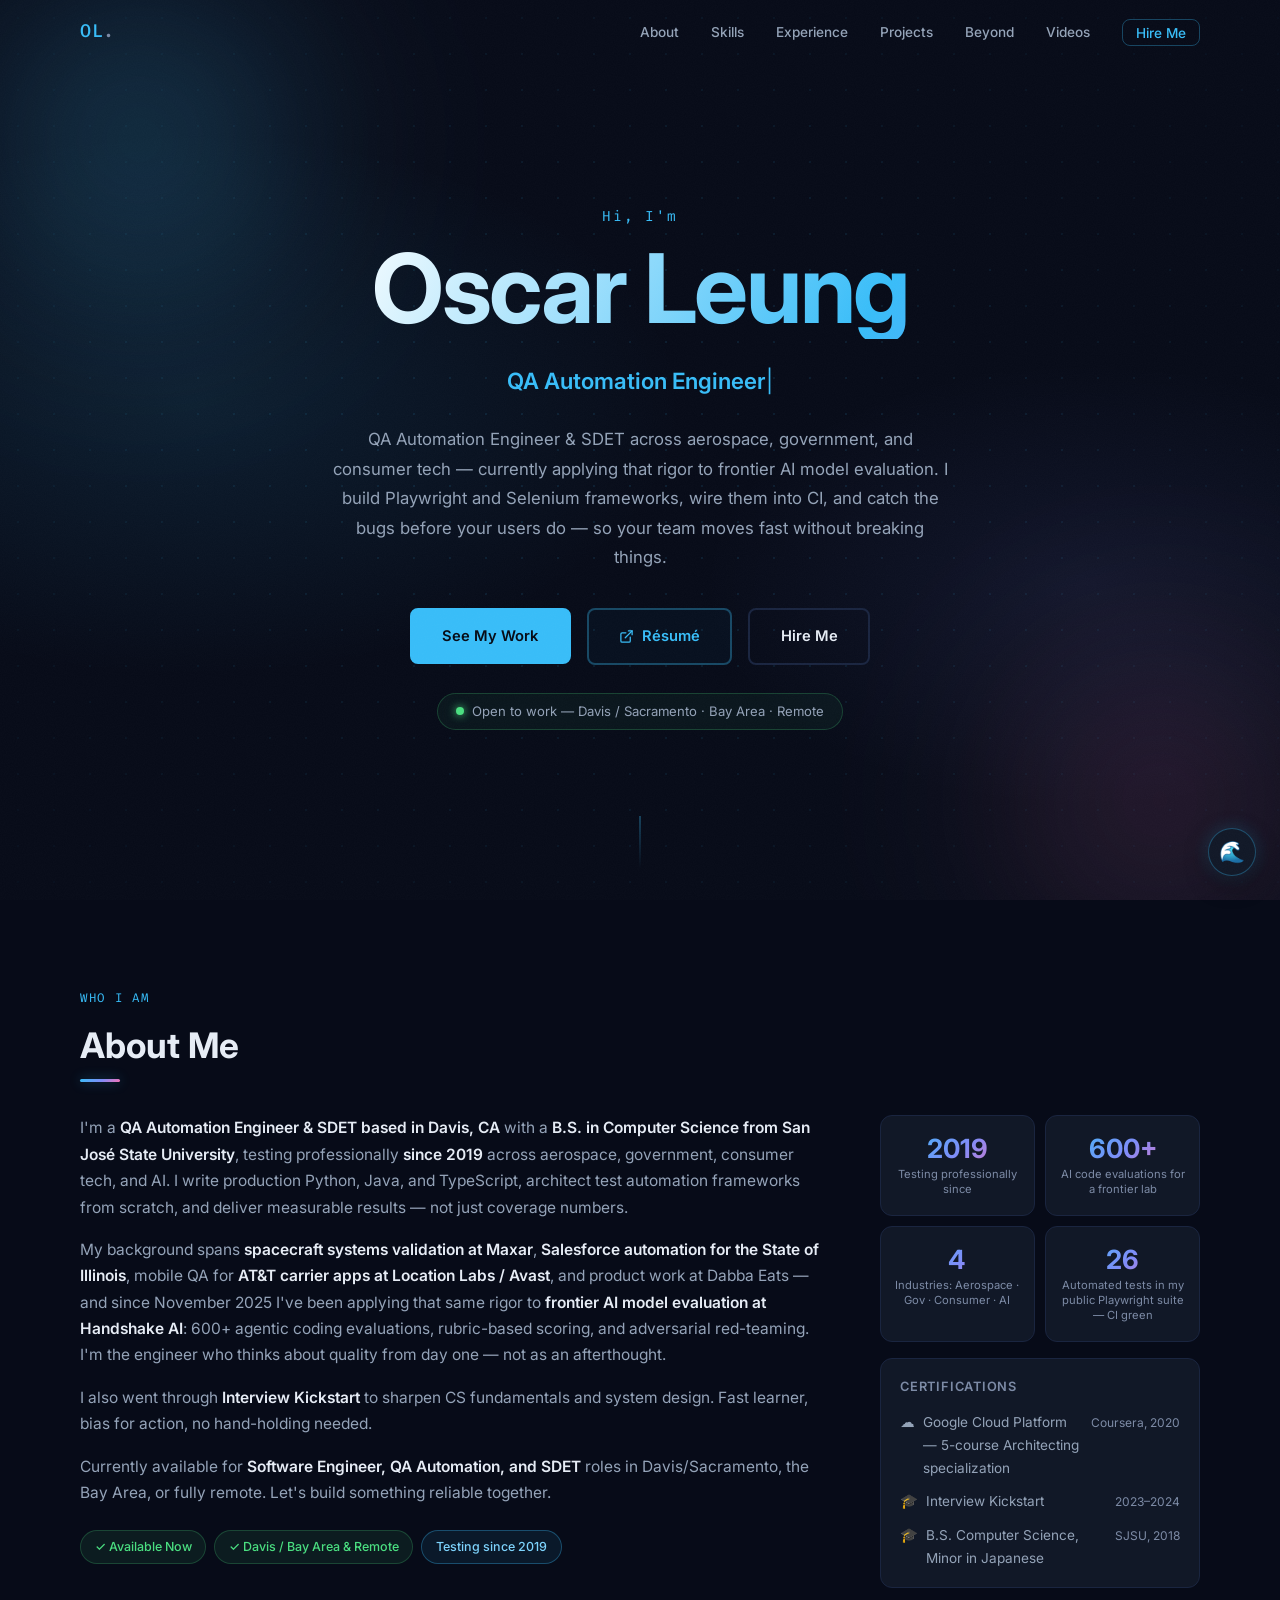
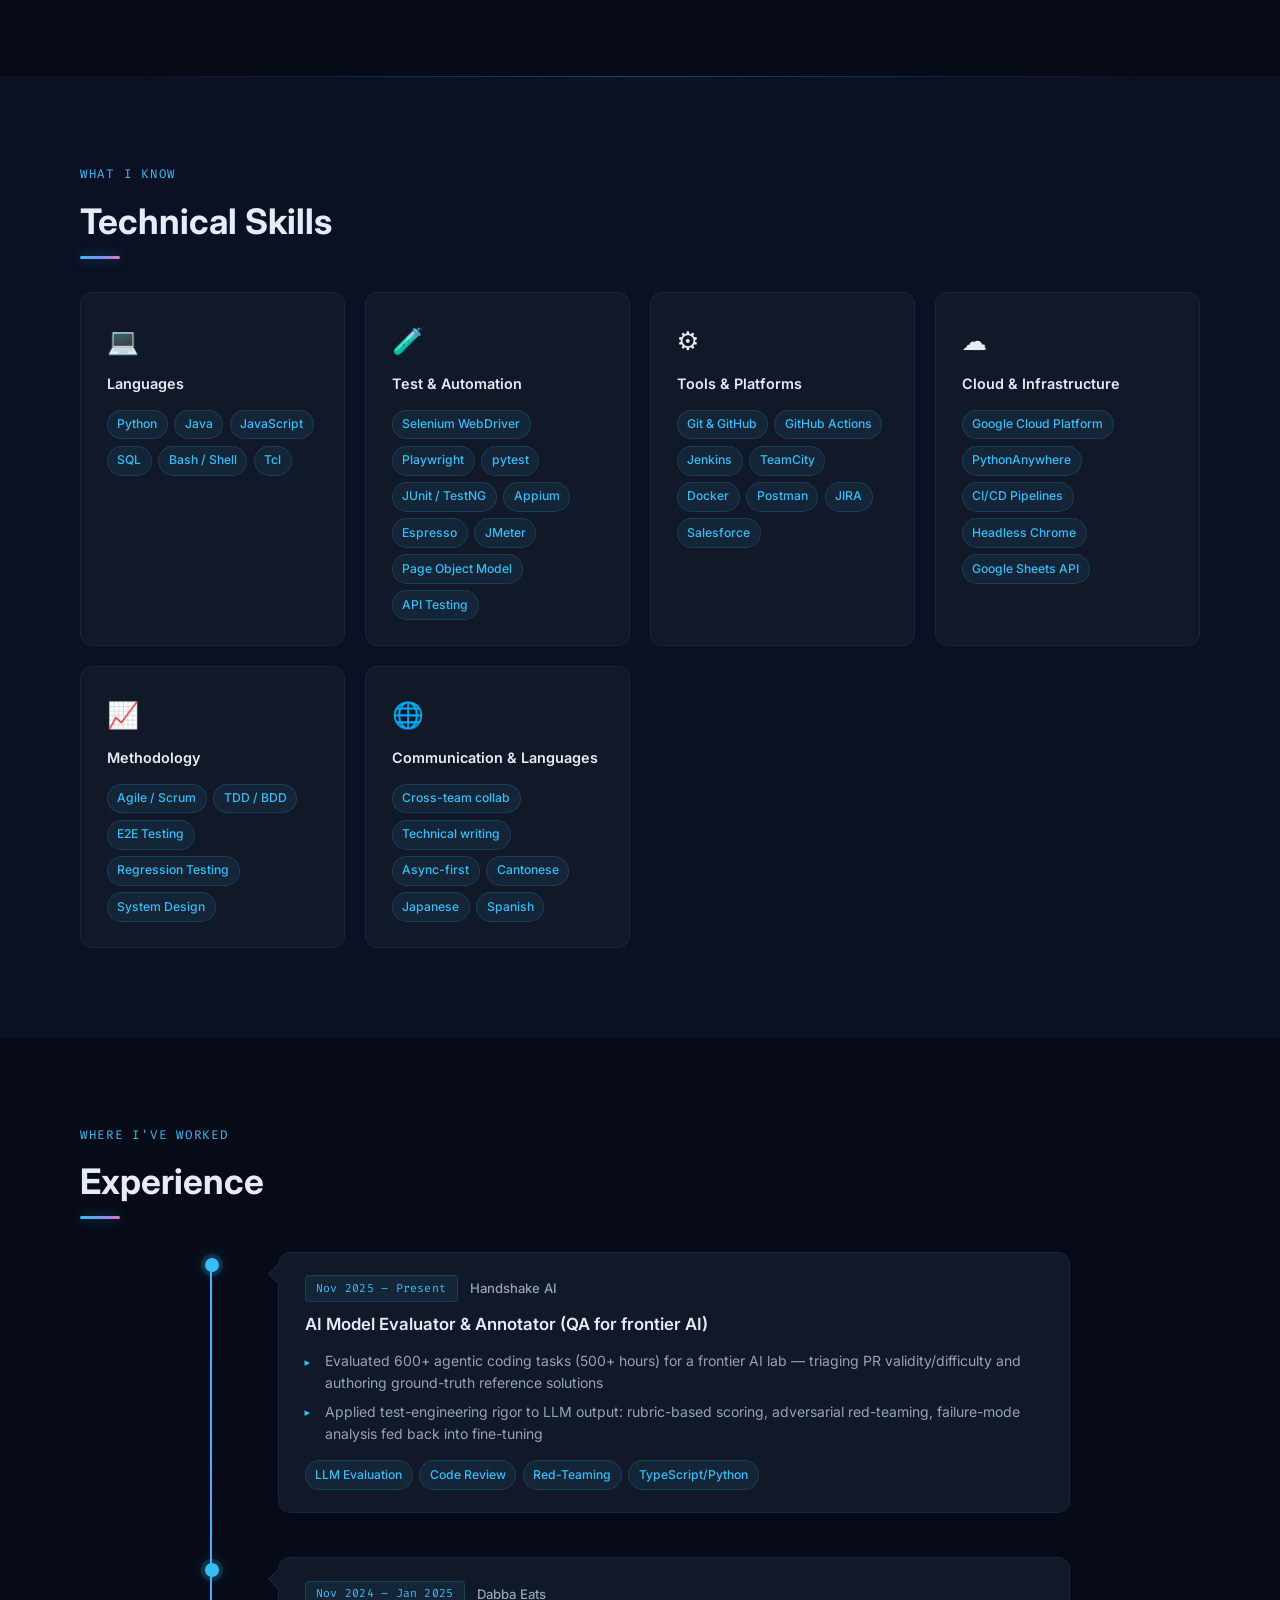
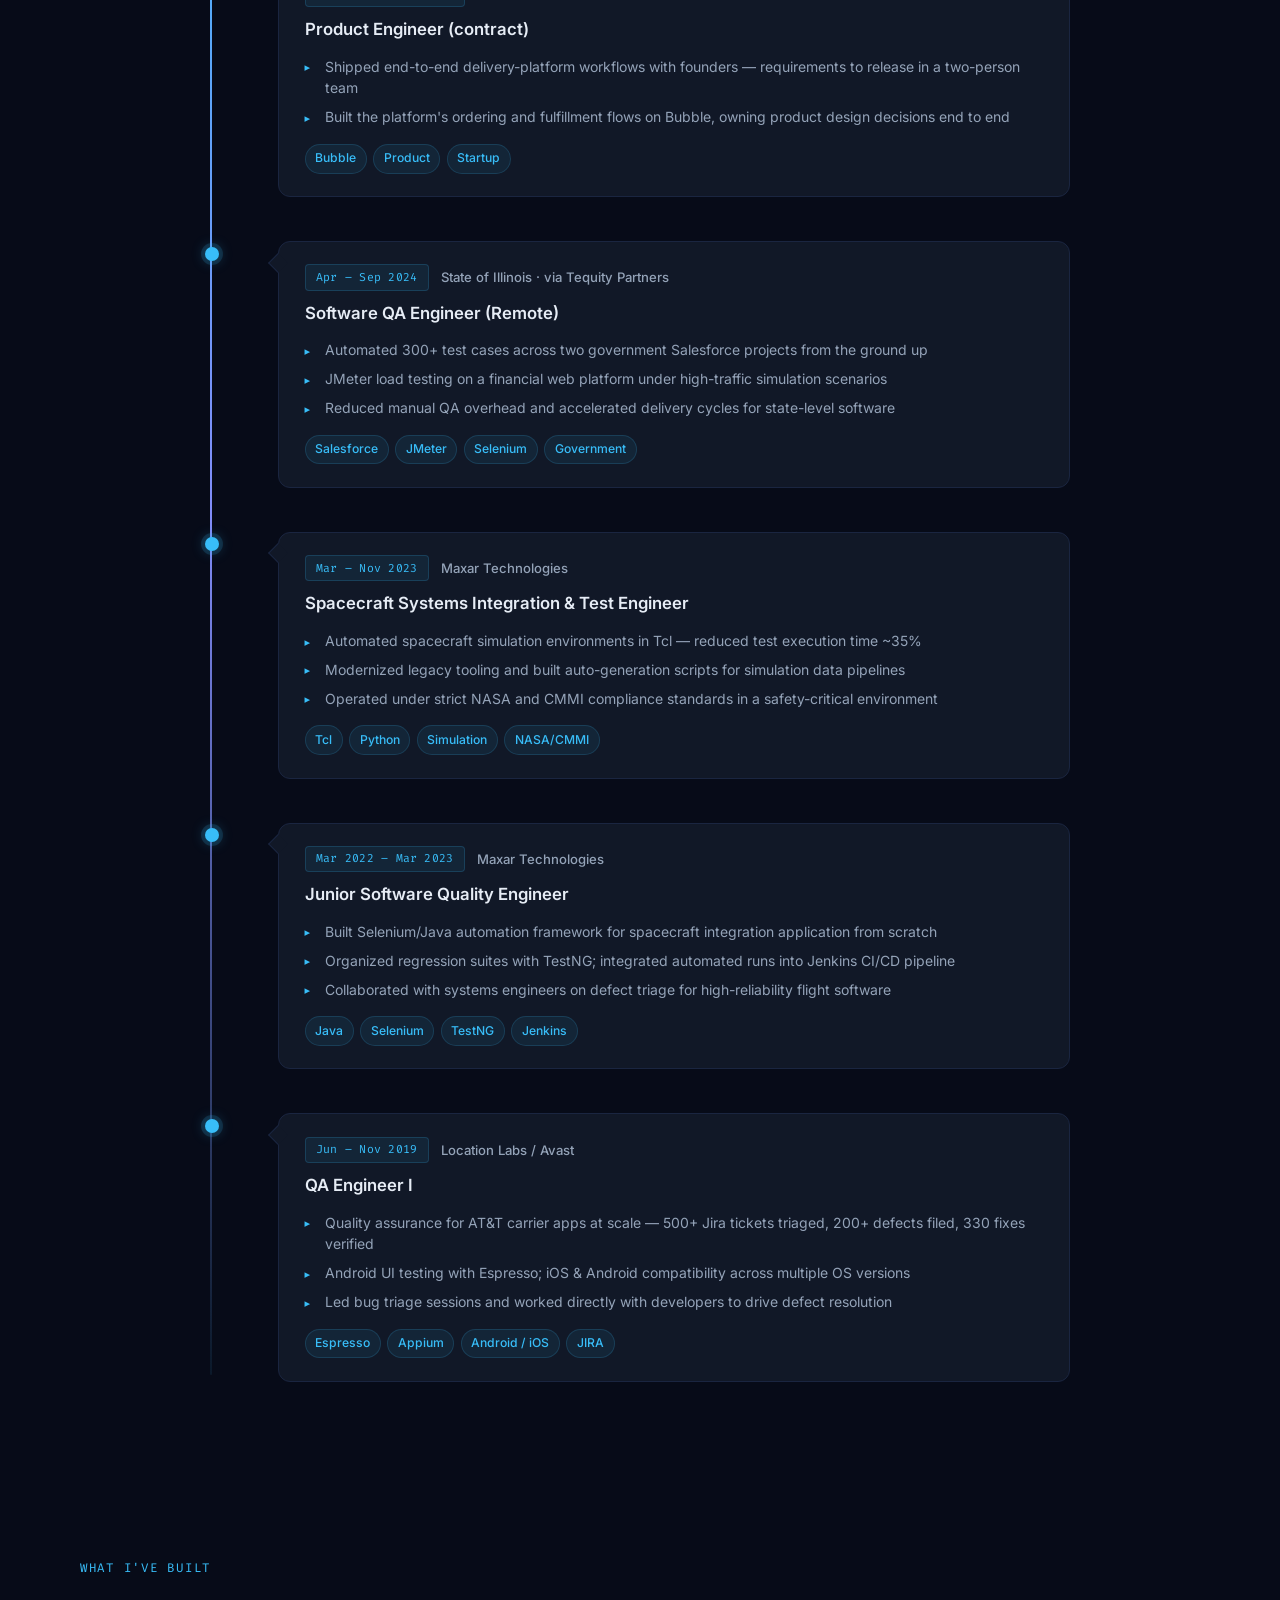
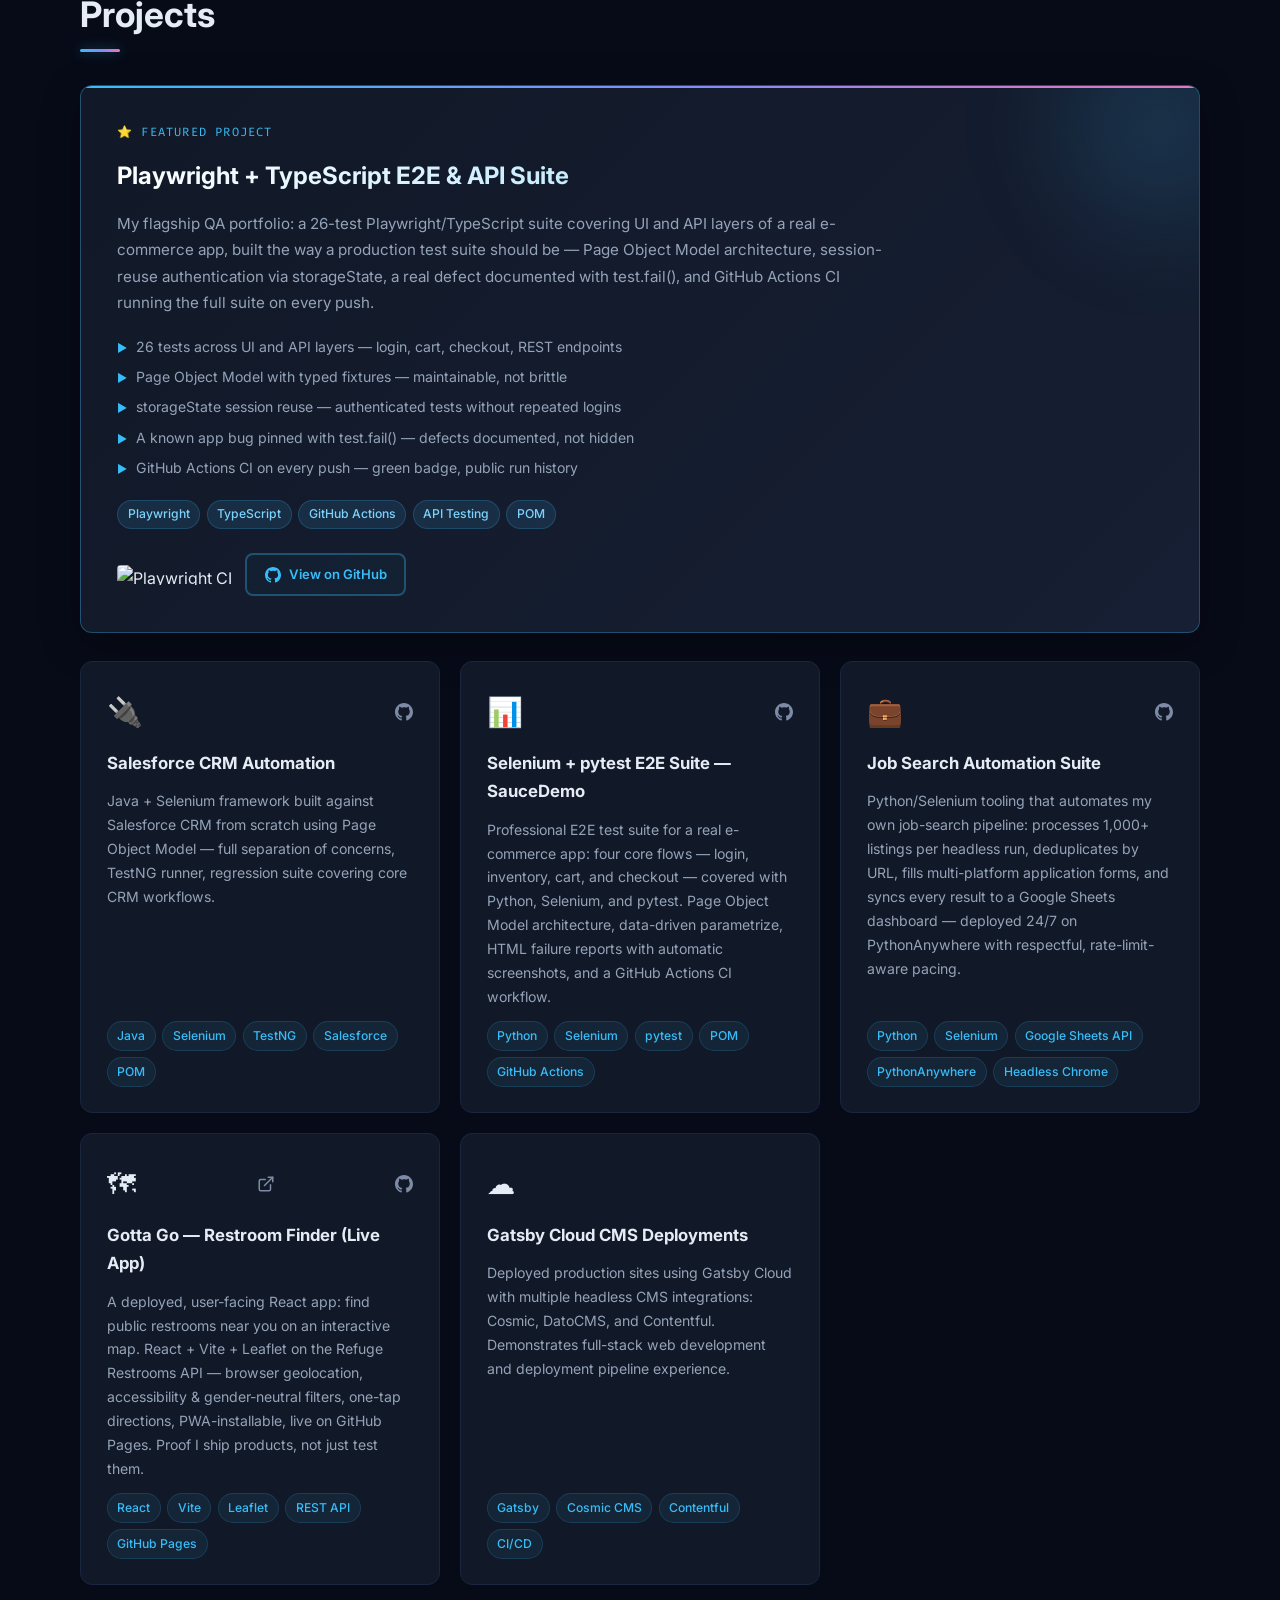
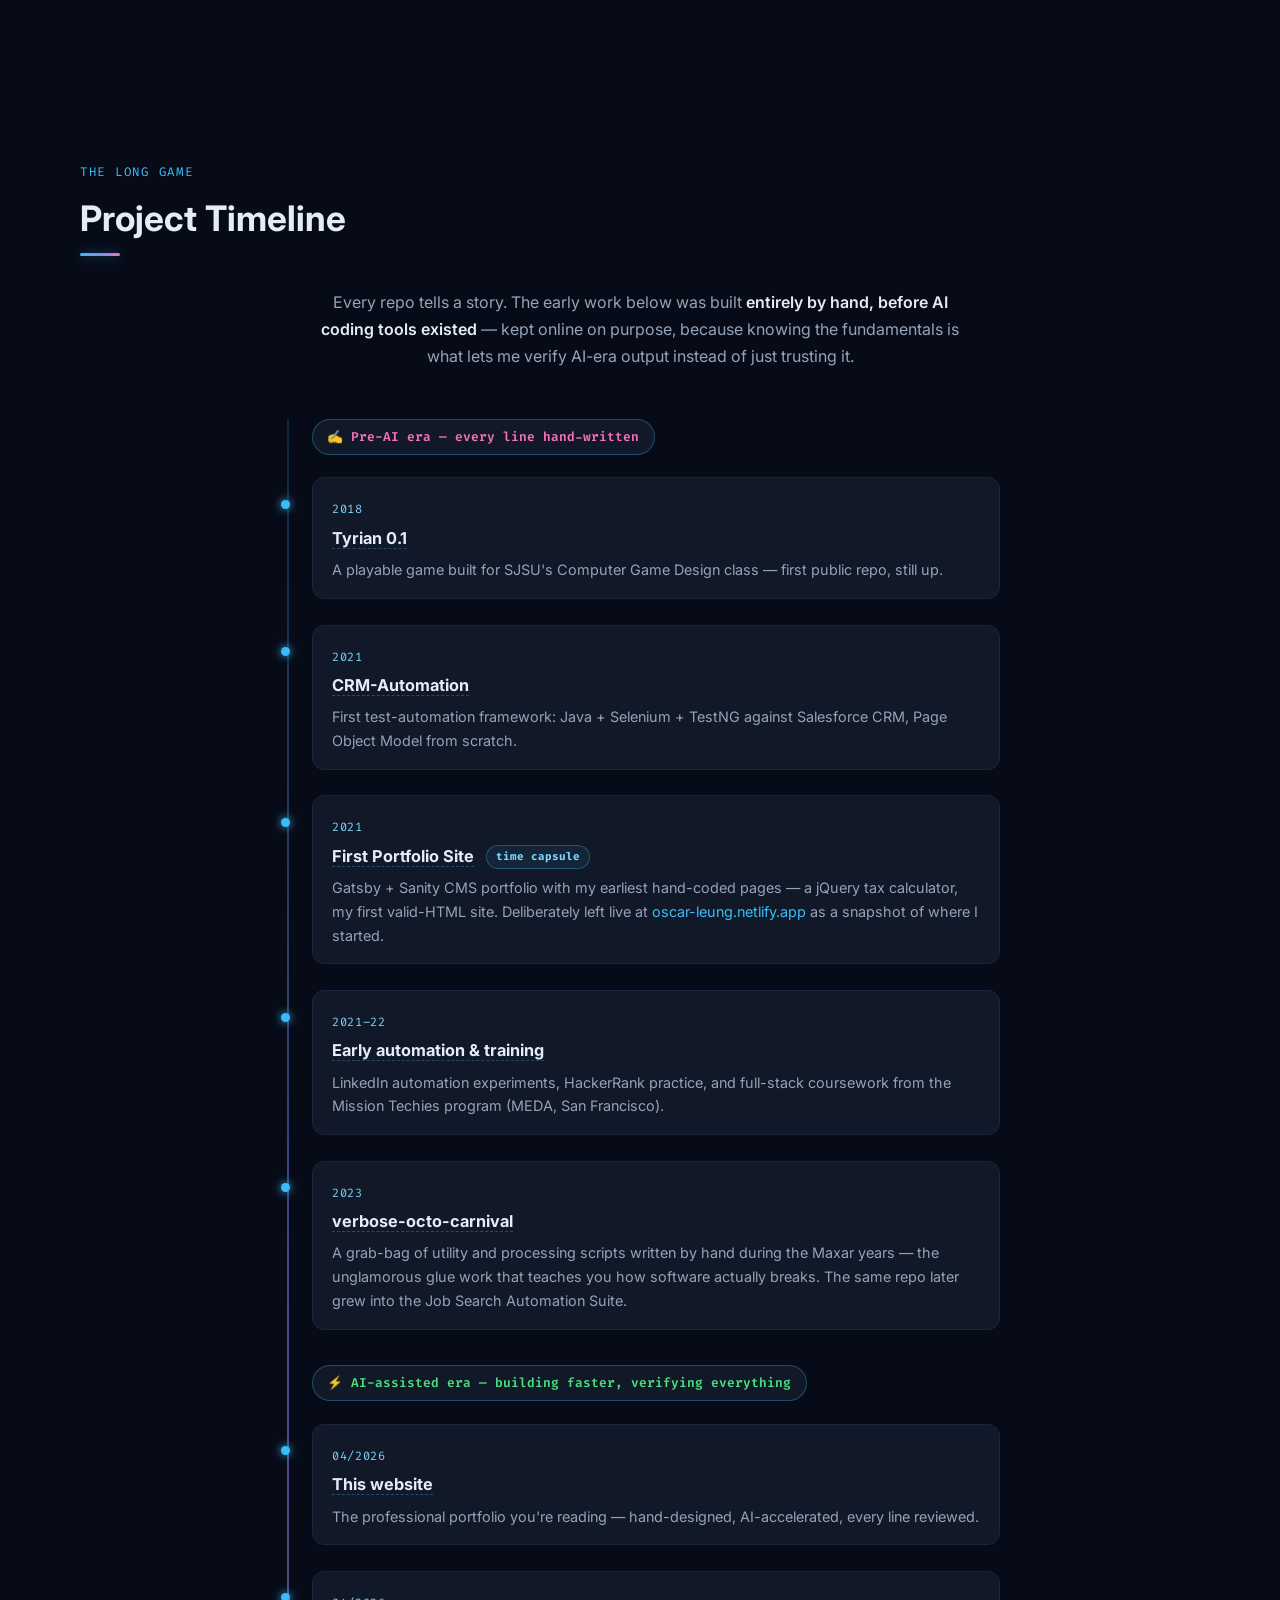
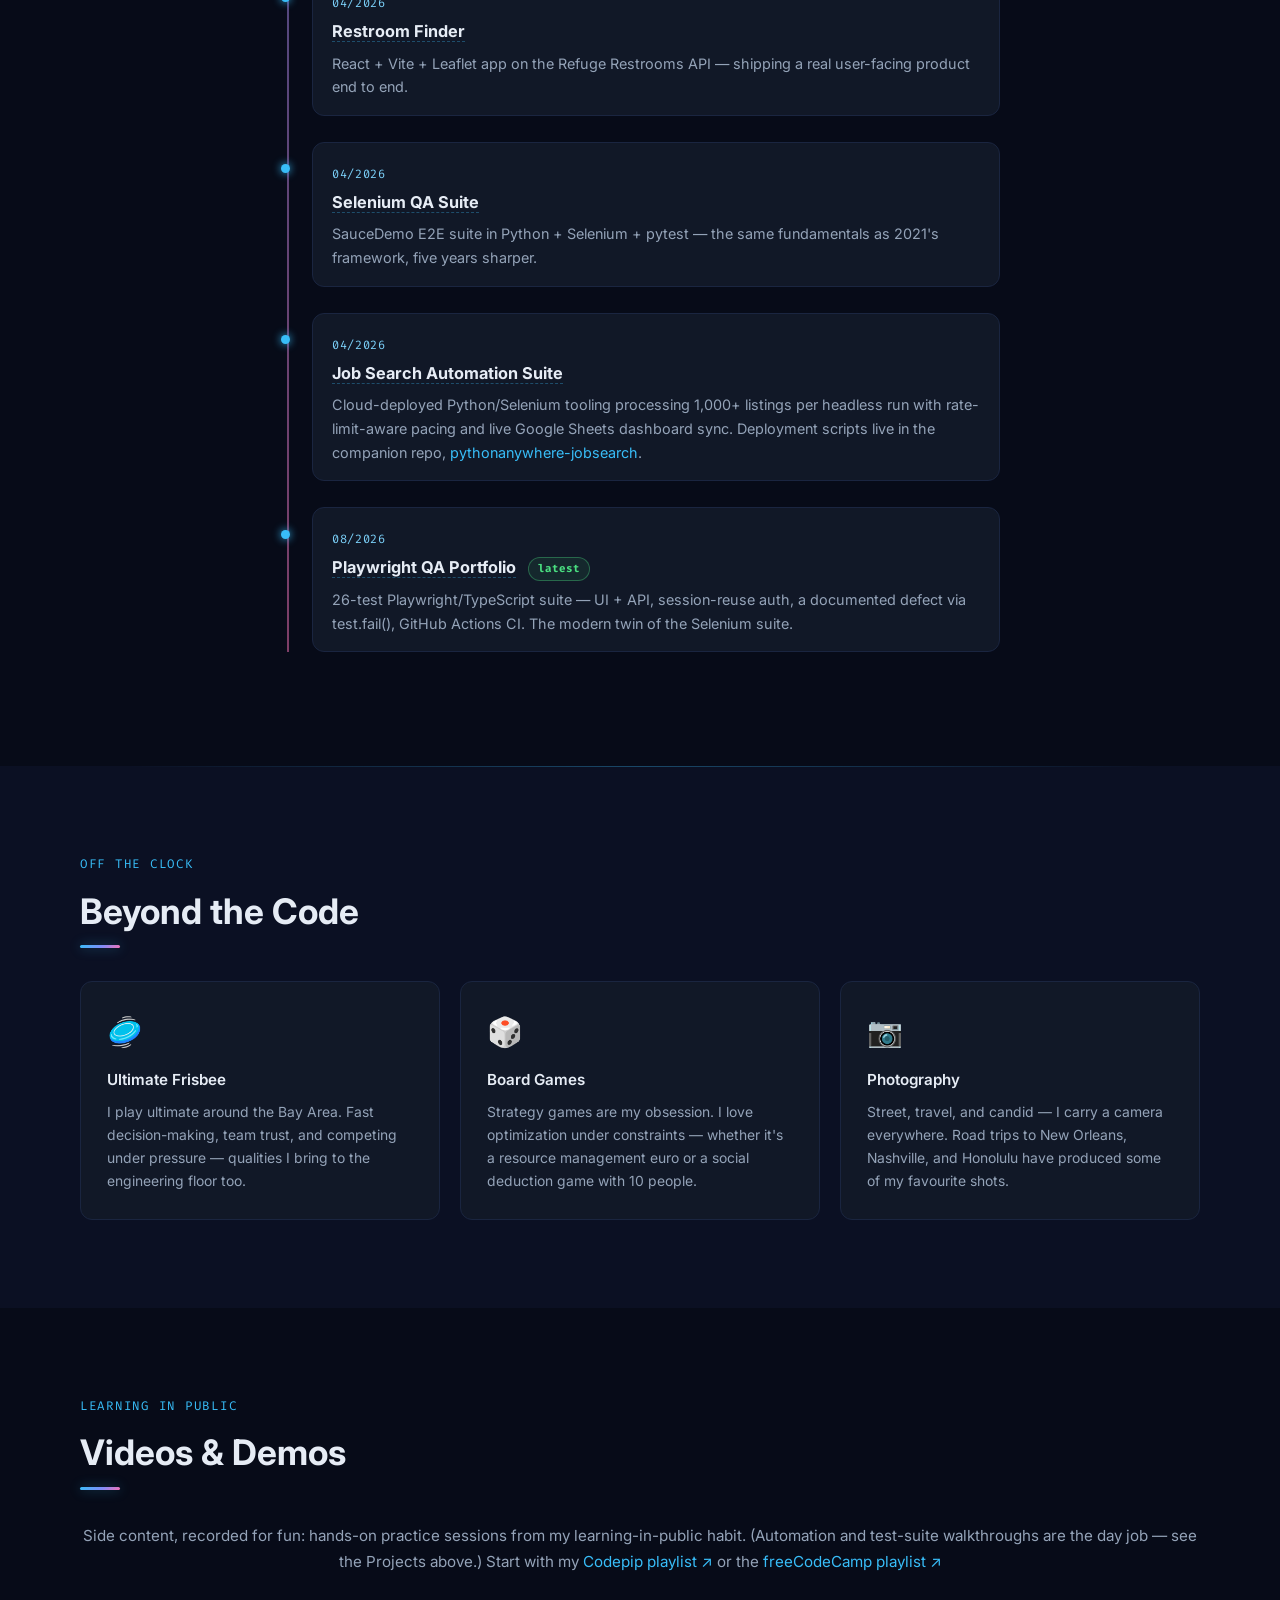
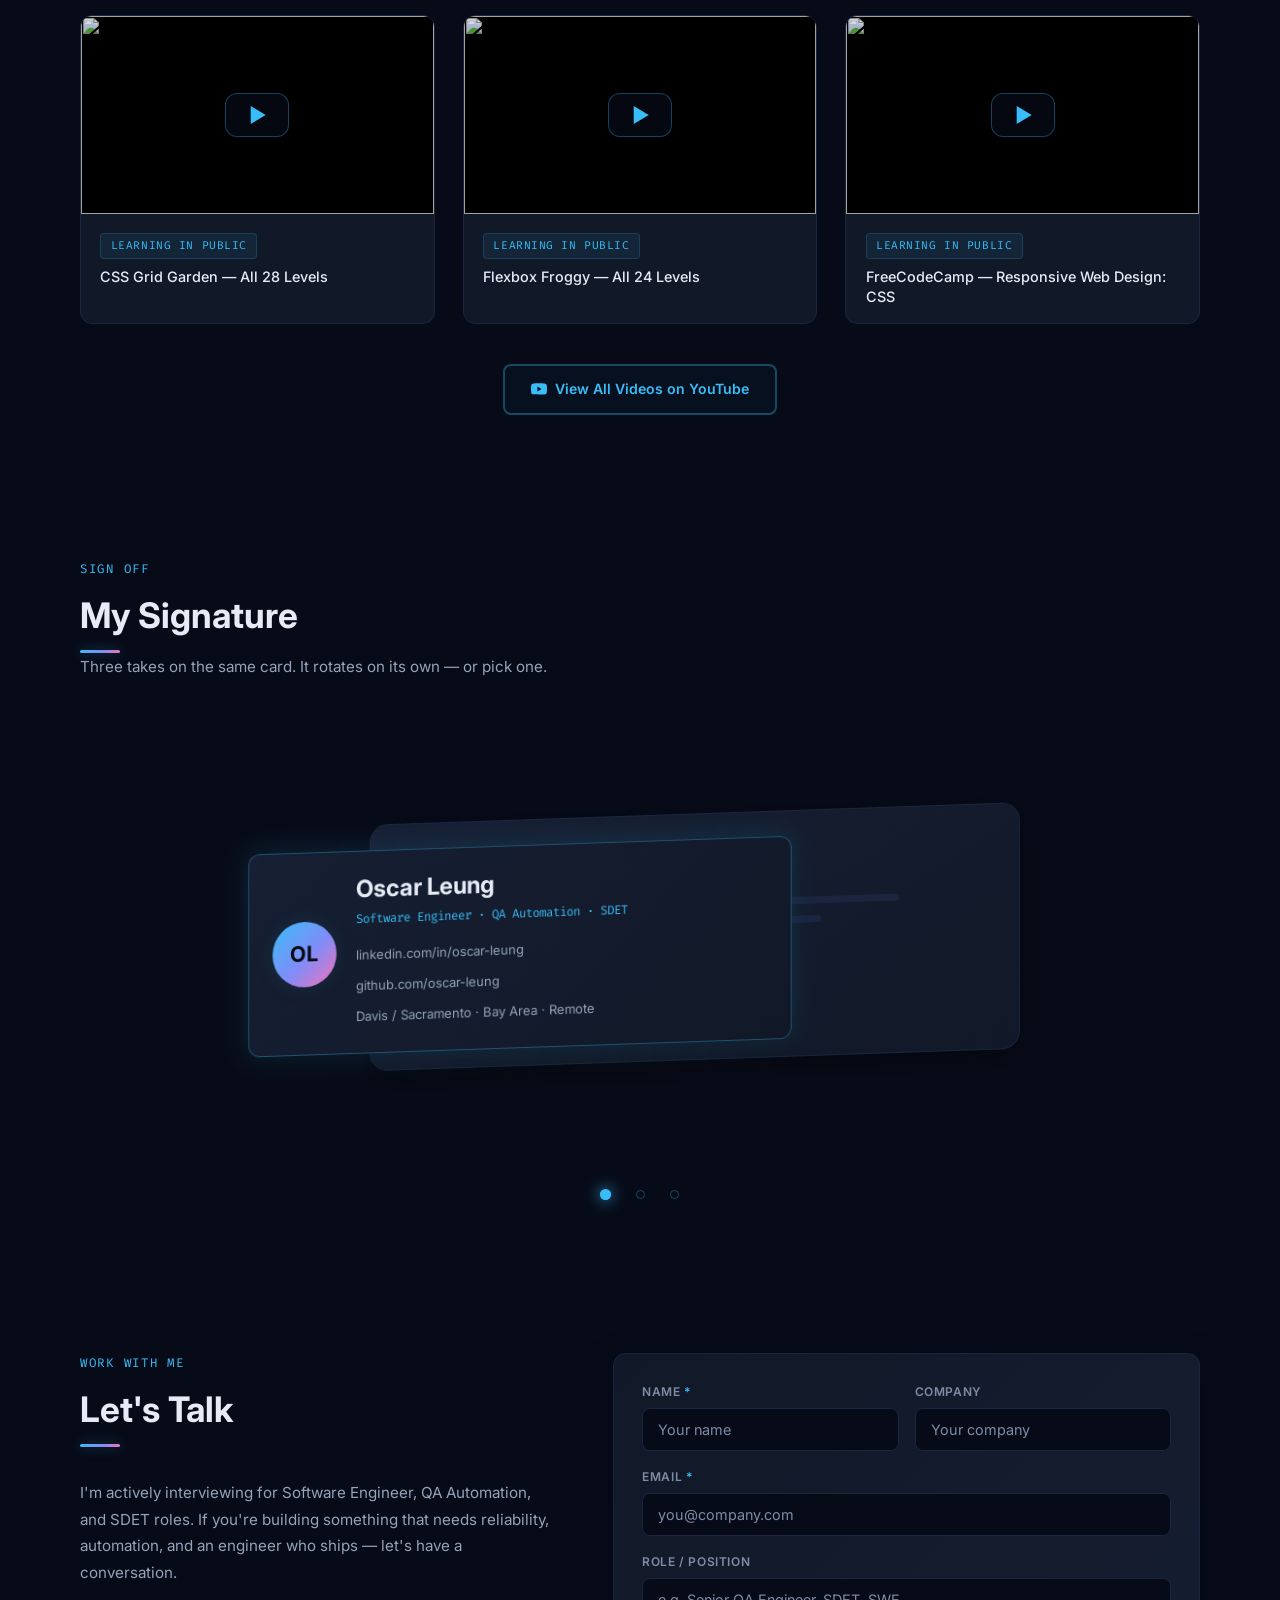
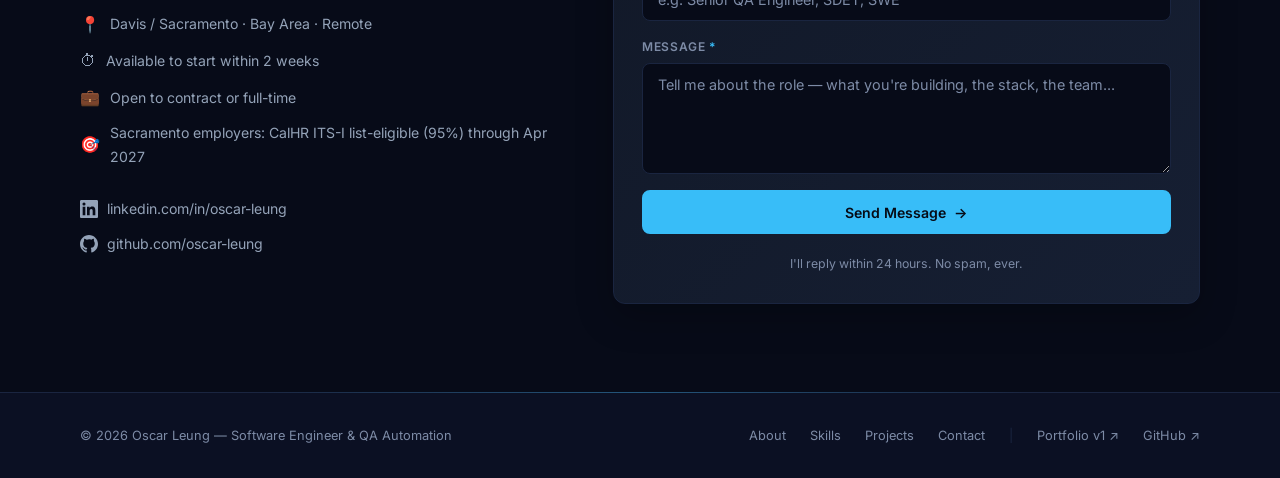
==== commit 6a825793: "content: Dabba Eats -> Product Engineer (contract); ITS-I exam to contact facts (recruiter #9, #10) " ====
--- a/index.html
+++ b/index.html
@@ -210,10 +210,6 @@
                 <span class="cert-icon">&#127891;</span>
                 B.S. Computer Science, Minor in Japanese <span class="cert-meta">SJSU, 2018</span>
               </li>
-              <li>
-                <span class="cert-icon">&#127919;</span>
-                ITS I Civil Service Exam &mdash; 95% <span class="cert-meta">Eligible through Apr 2027</span>
-              </li>
             </ul>
           </div>
         </div>
@@ -349,13 +345,13 @@
               <span class="timeline__period">Nov 2024 – Jan 2025</span>
               <span class="timeline__company">Dabba Eats</span>
             </div>
-            <h3 class="timeline__role">Full Stack Developer</h3>
+            <h3 class="timeline__role">Product Engineer (contract)</h3>
             <ul class="timeline__bullets">
-              <li>Built food delivery platform workflows from scratch using Bubble low-code tools</li>
-              <li>Collaborated directly with founders on product design and end-to-end feature implementation</li>
+              <li>Shipped end-to-end delivery-platform workflows with founders — requirements to release in a two-person team</li>
+              <li>Built the platform's ordering and fulfillment flows on Bubble, owning product design decisions end to end</li>
             </ul>
             <div class="tags">
-              <span class="tag">Bubble</span><span class="tag">Full Stack</span><span class="tag">Product</span>
+              <span class="tag">Bubble</span><span class="tag">Product</span><span class="tag">Startup</span>
             </div>
           </div>
         </div>
@@ -907,6 +903,7 @@
             <li><span>&#128205;</span> Davis / Sacramento &middot; Bay Area &middot; Remote</li>
             <li><span>&#9201;</span> Available to start within 2 weeks</li>
             <li><span>&#128188;</span> Open to contract or full-time</li>
+            <li><span>&#127919;</span> Sacramento employers: CalHR ITS-I list-eligible (95%) through Apr 2027</li>
           </ul>
           <div class="contact__social">
             <a href="https://www.linkedin.com/in/oscar-leung/" target="_blank" rel="noopener" class="social-link">
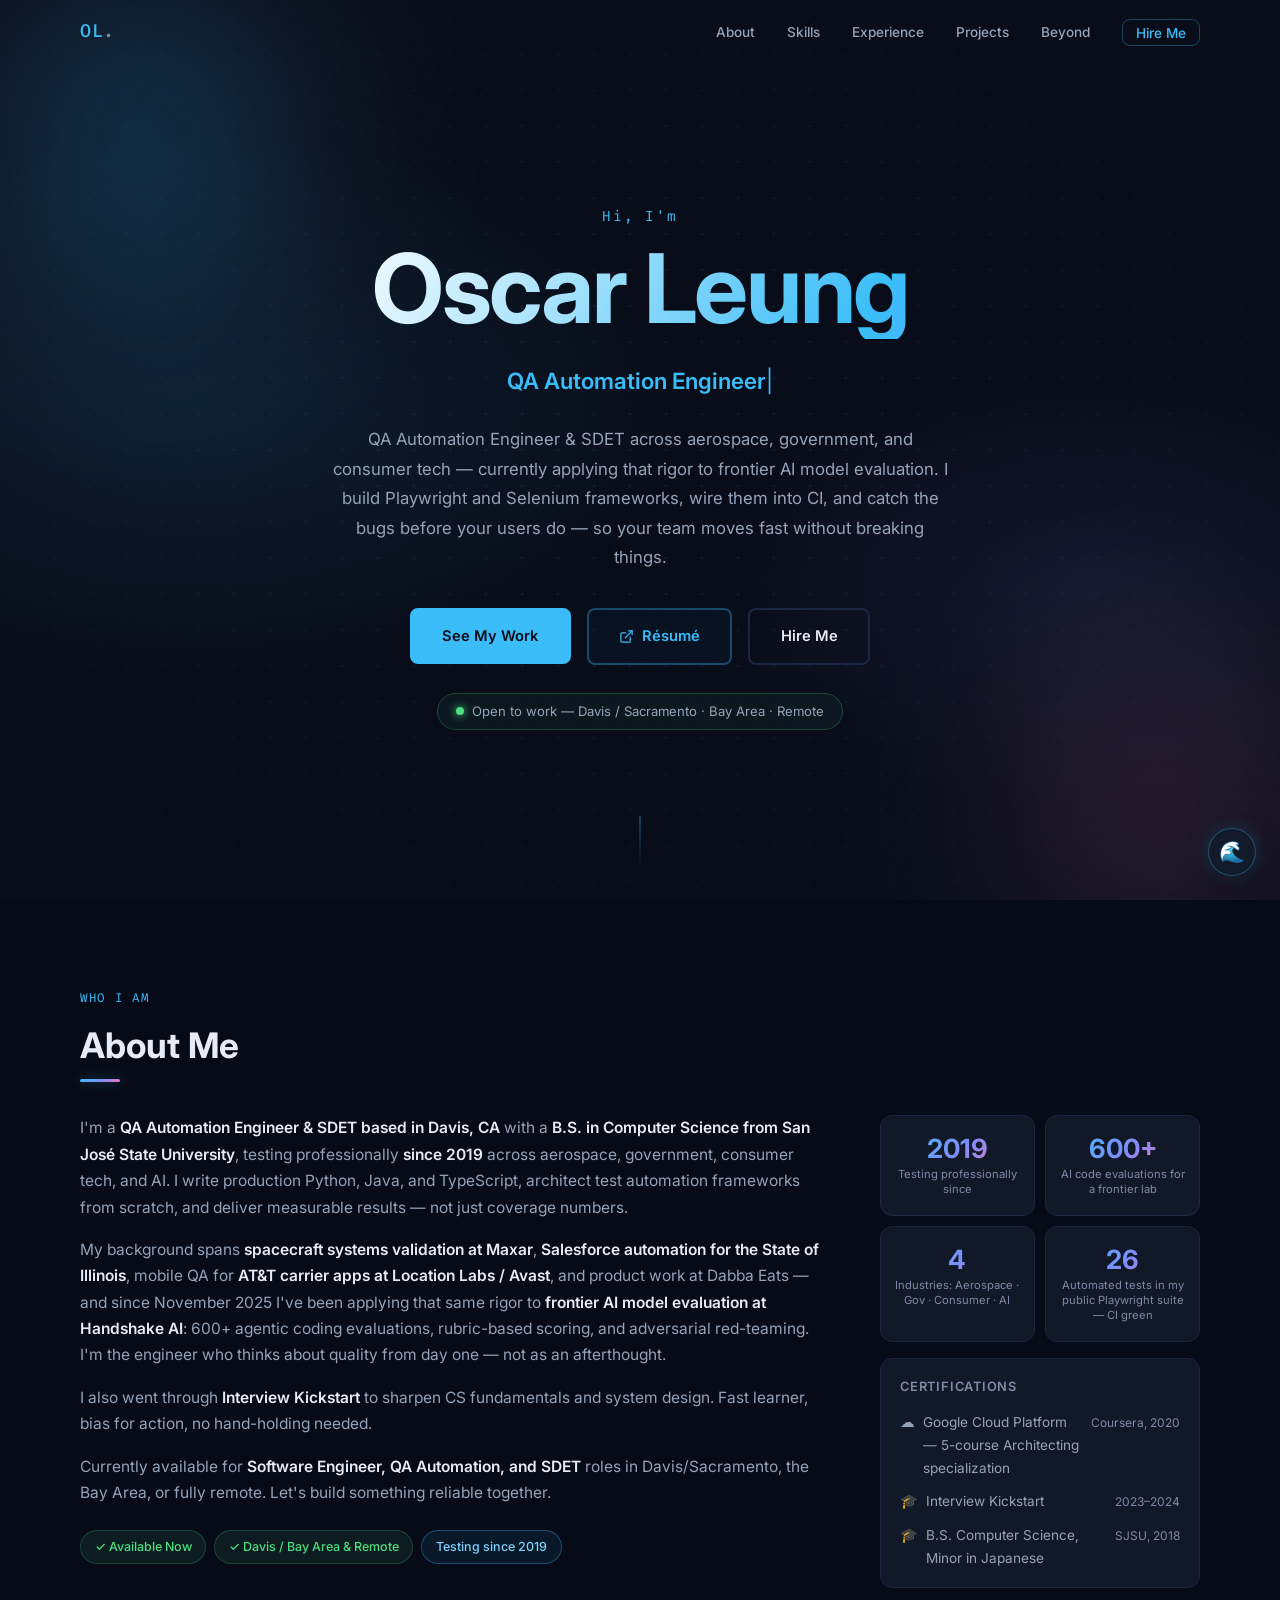
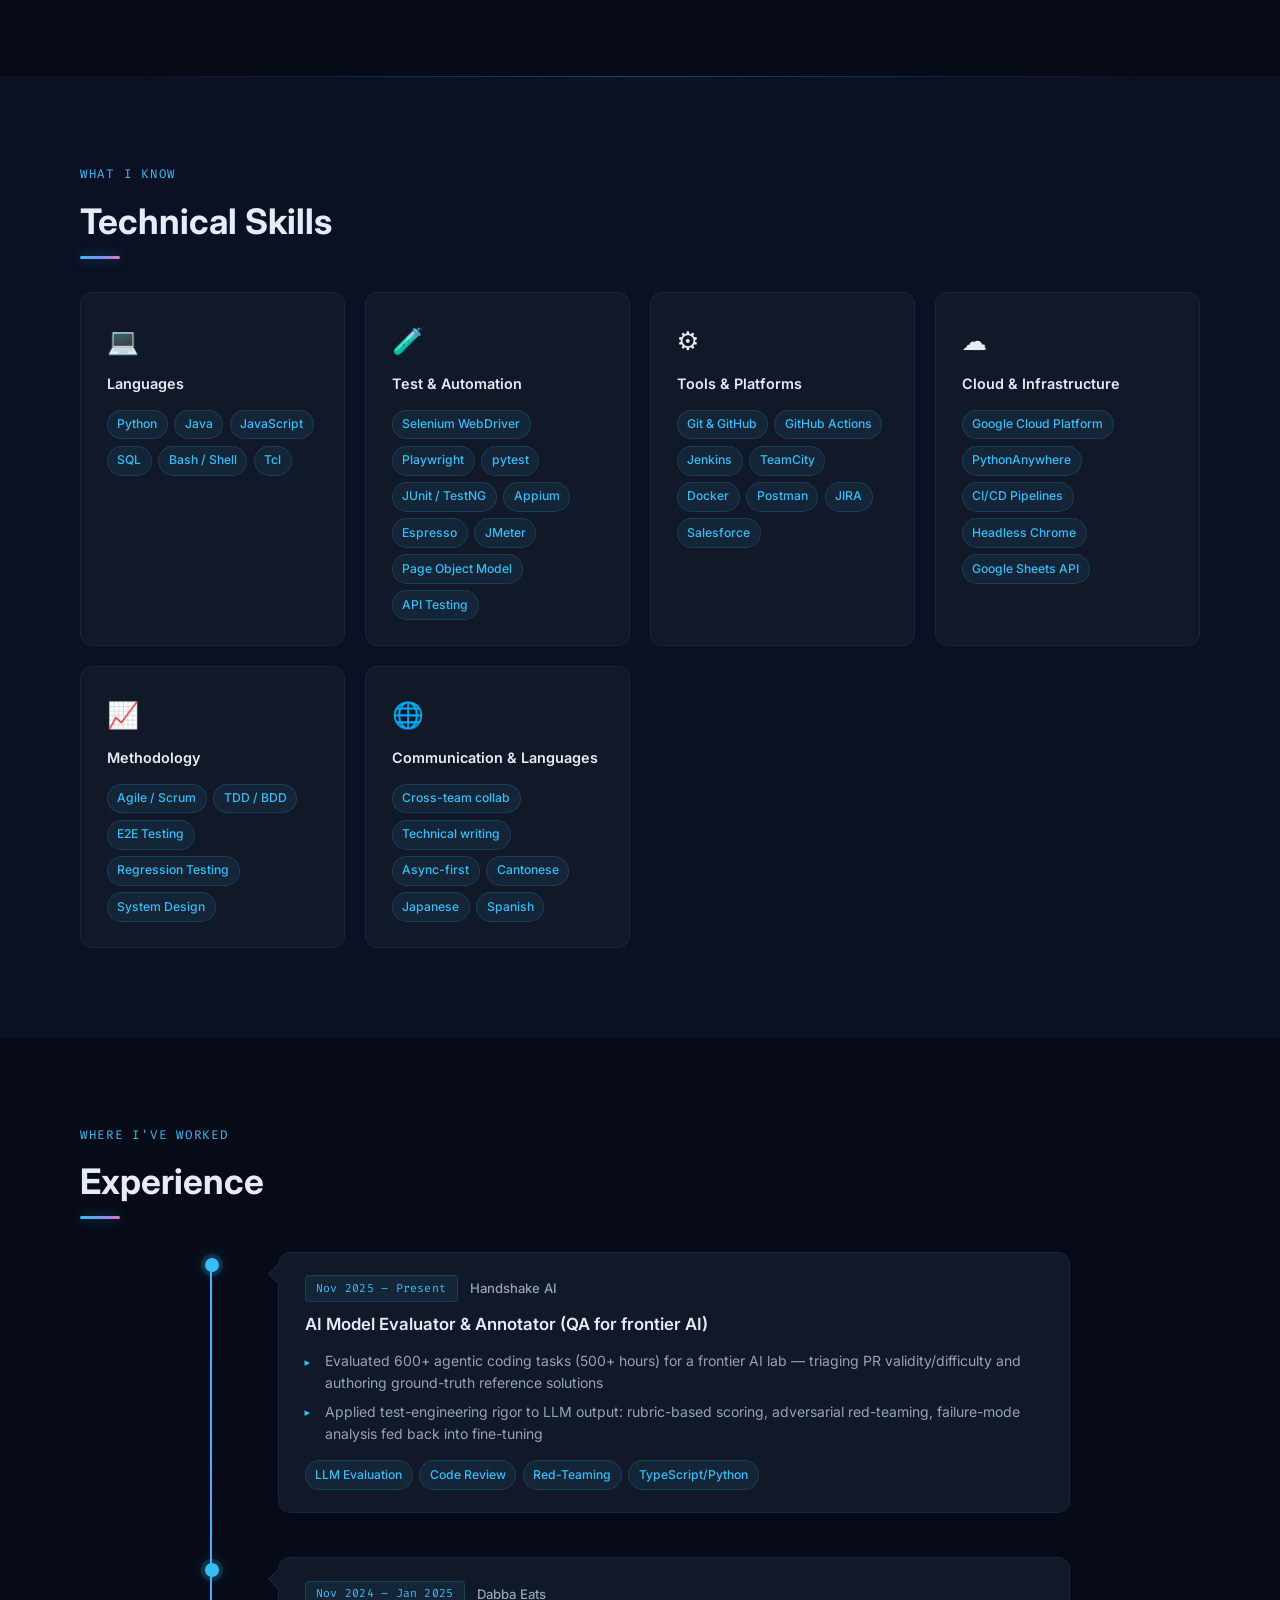
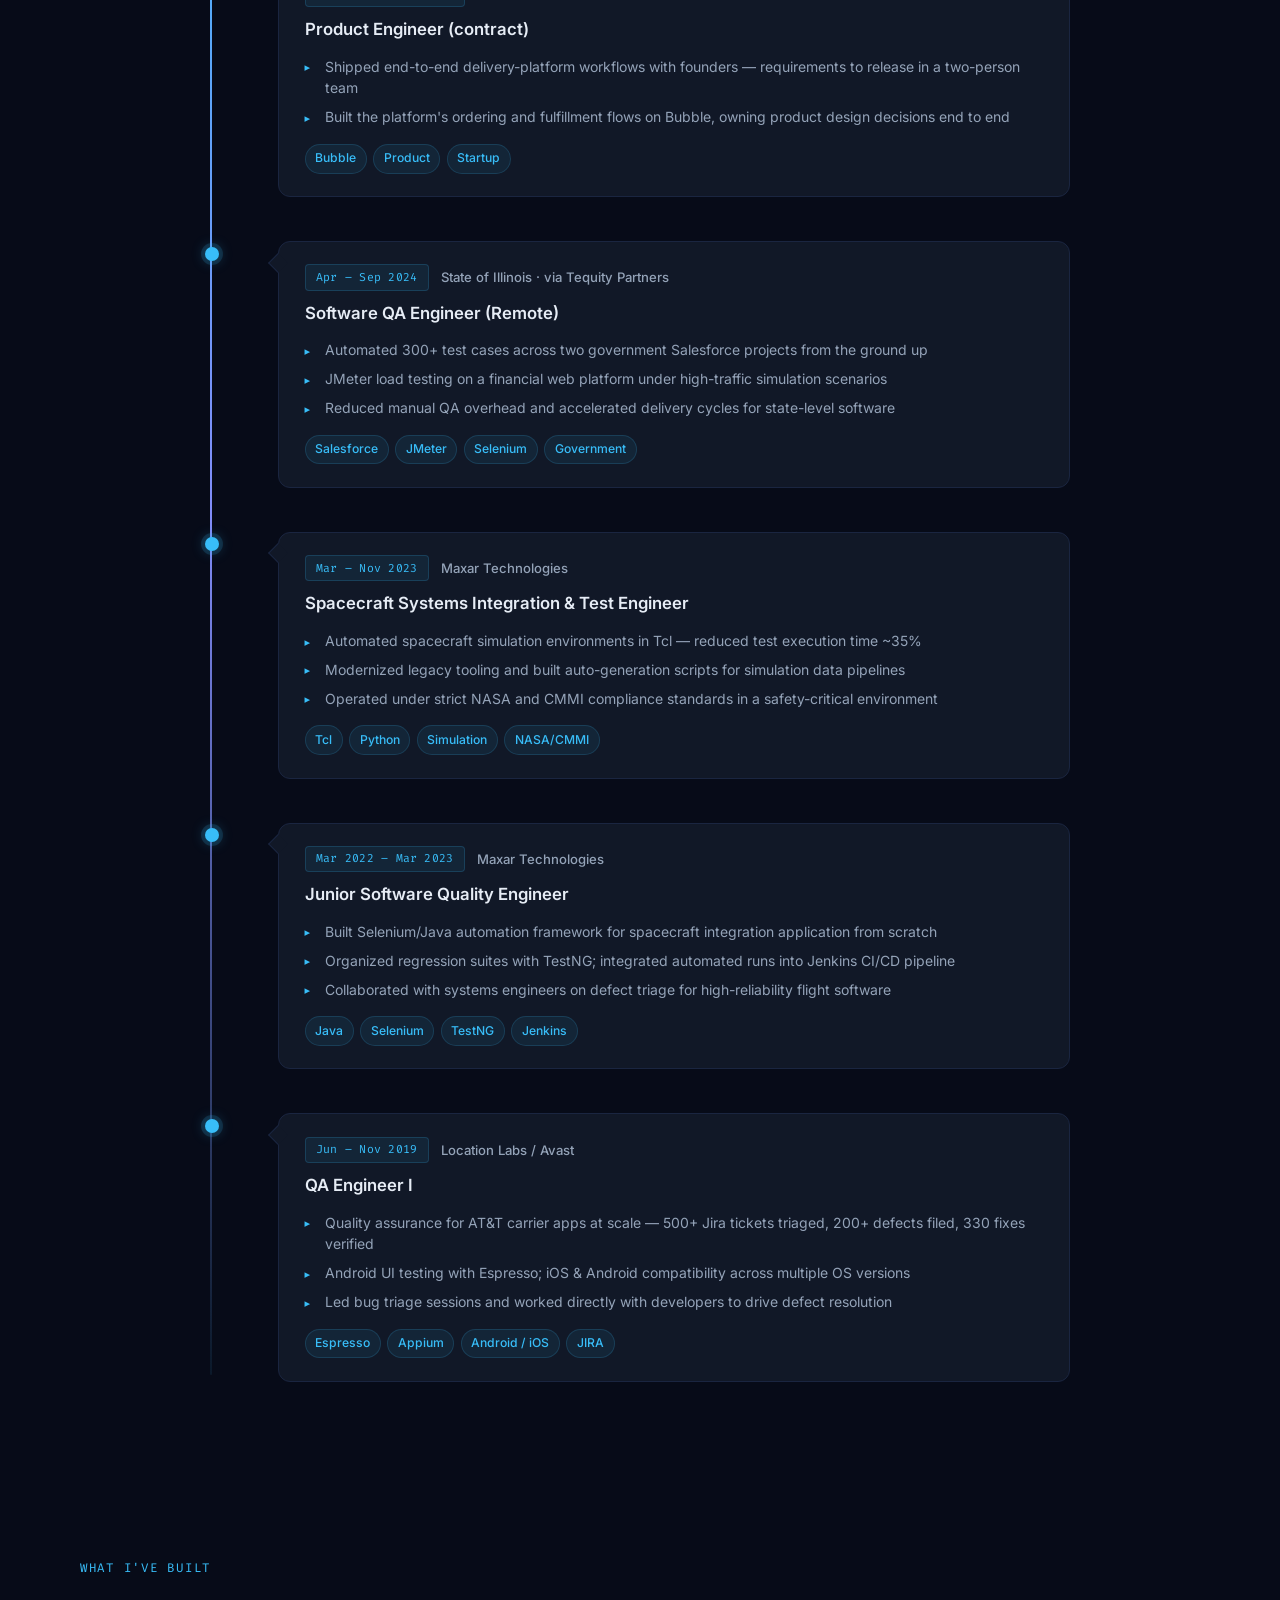
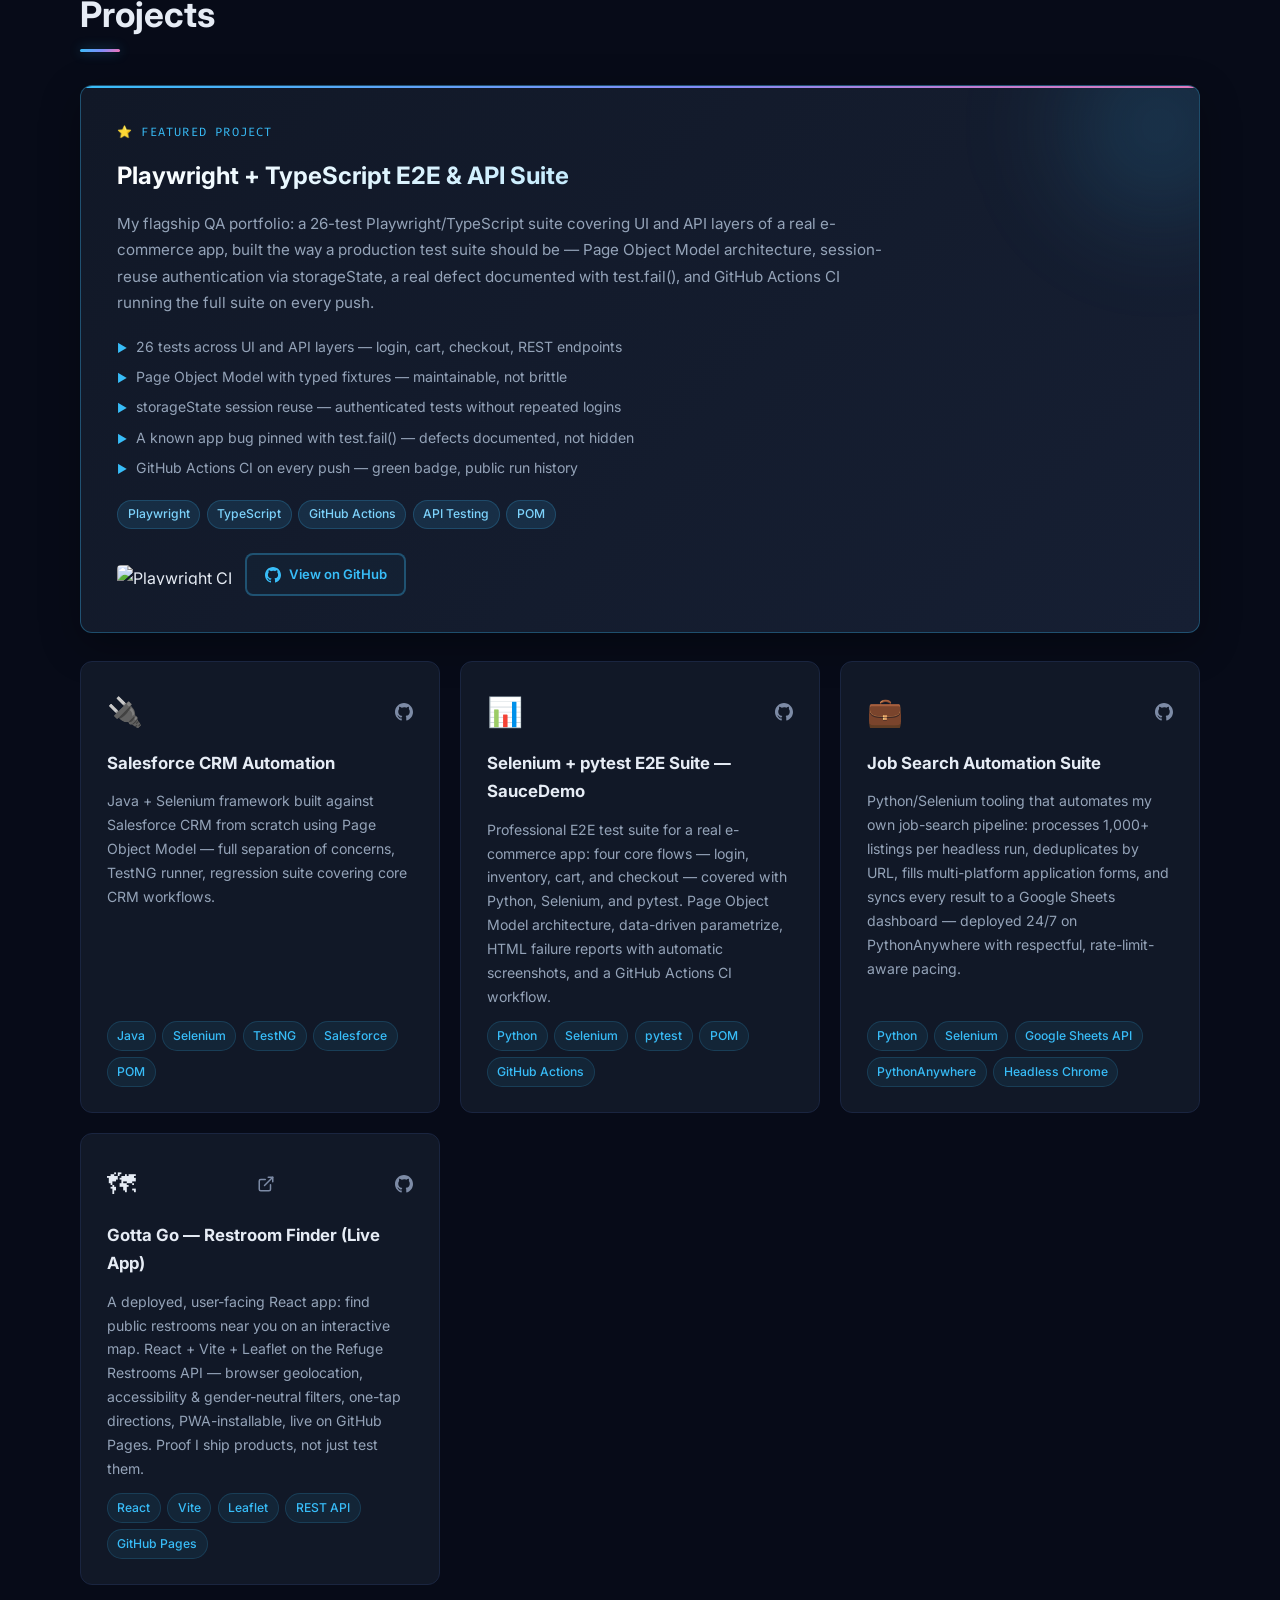
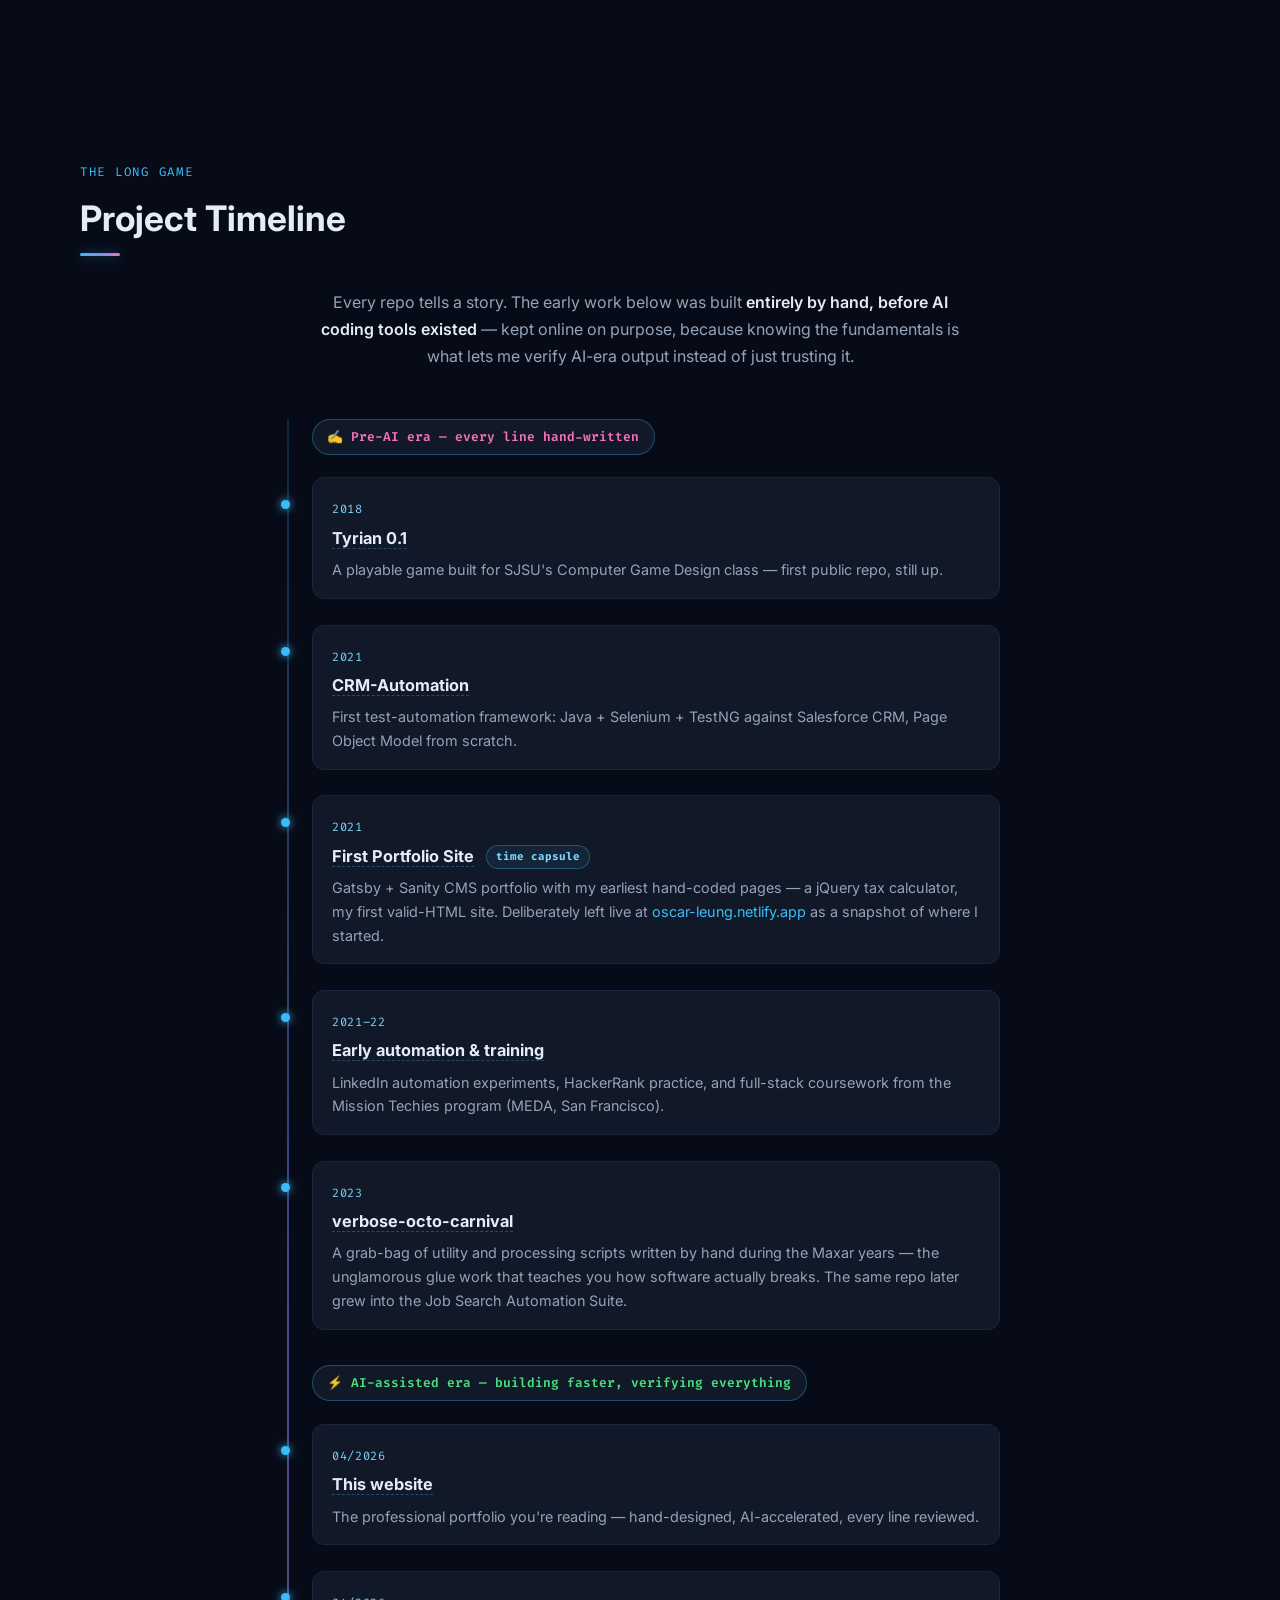
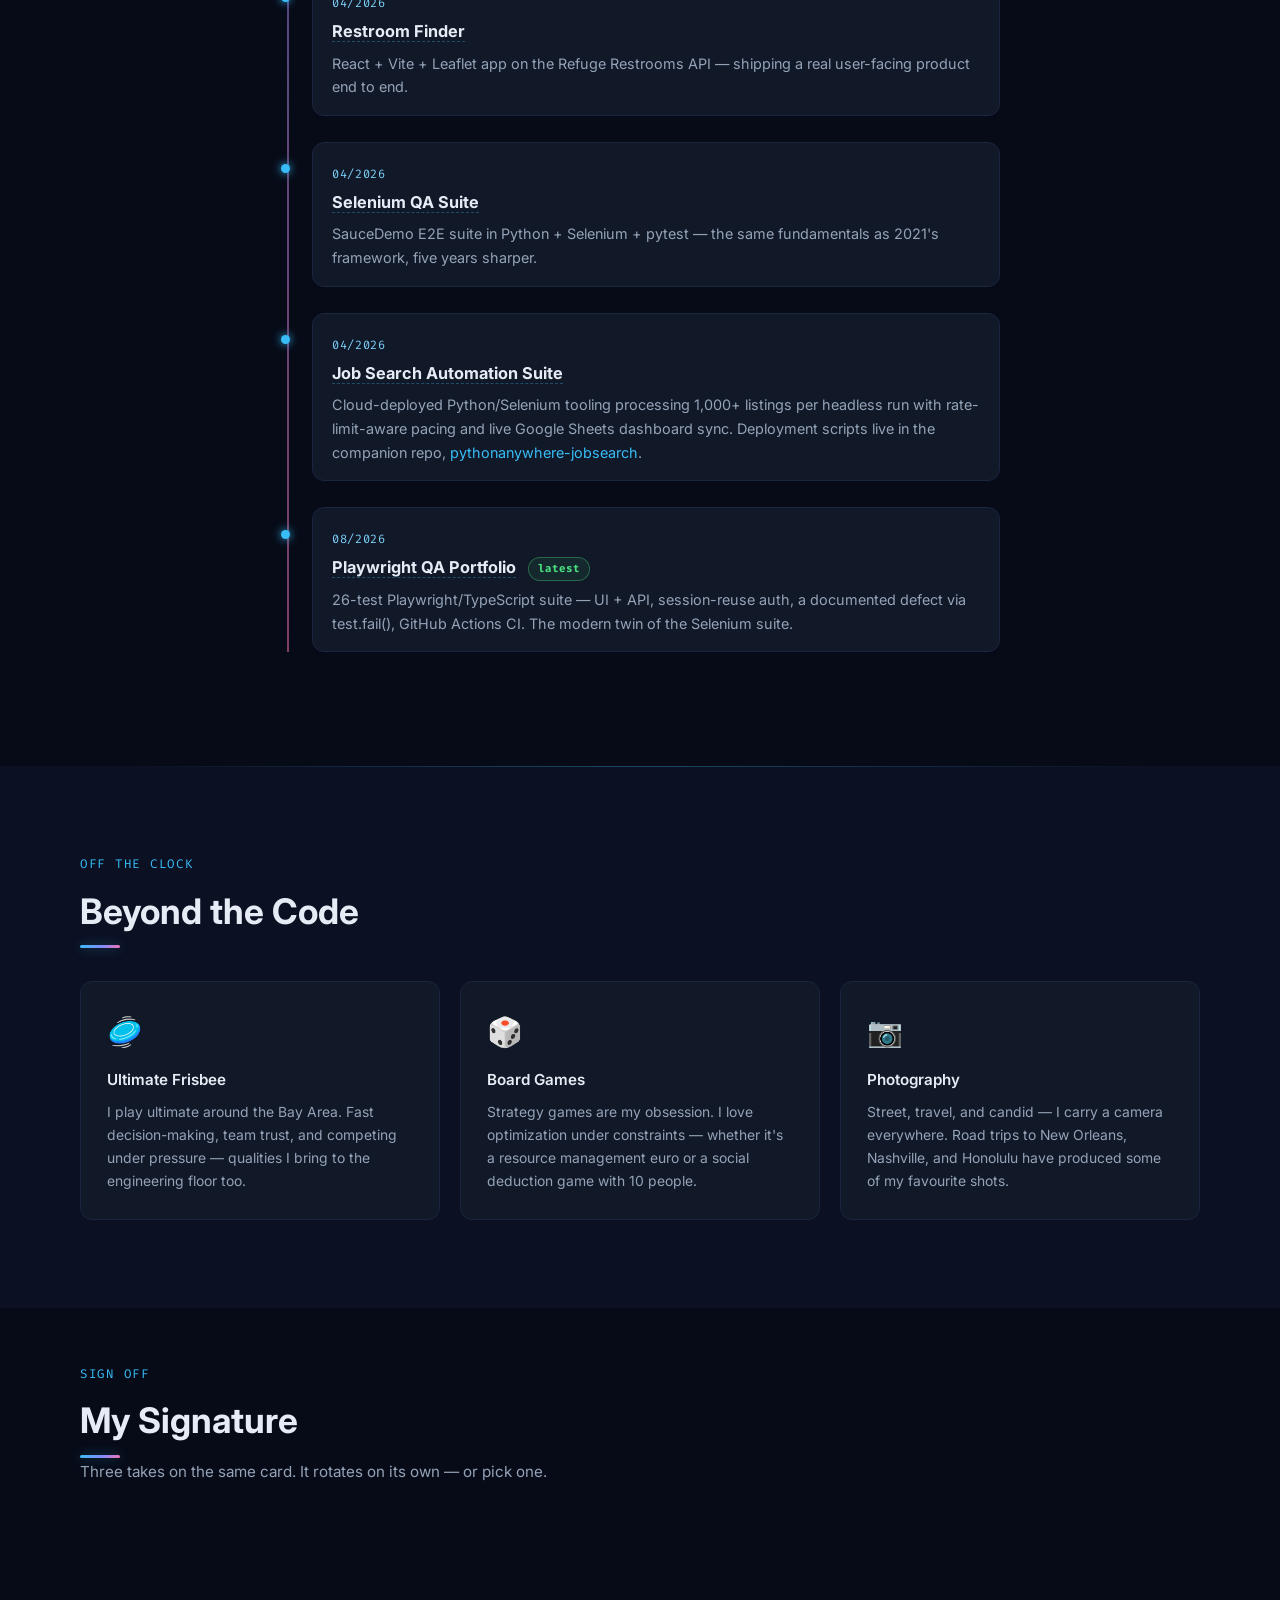
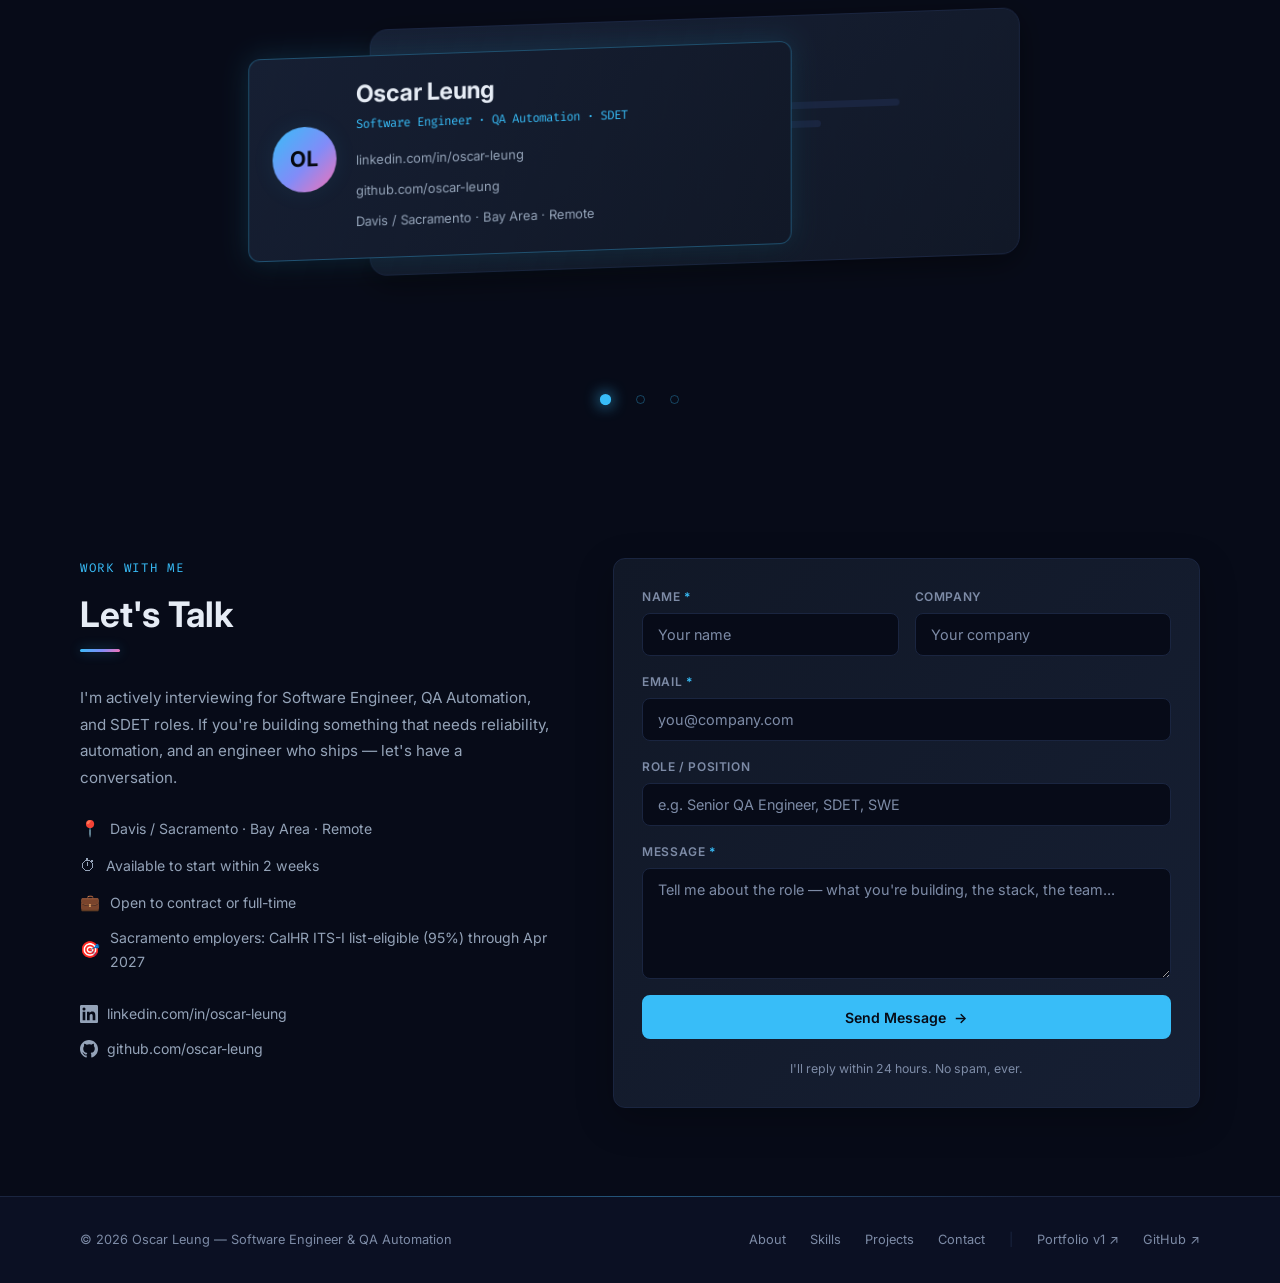
==== commit e45a5cc4: "content: delete Videos section + nav link and Gatsby Cloud card (recruiter #5, #12) Beginner CSS pla" ====
--- a/index.html
+++ b/index.html
@@ -89,7 +89,6 @@
         <li><a href="#experience" class="nav__link">Experience</a></li>
         <li><a href="#projects"   class="nav__link">Projects</a></li>
         <li><a href="#beyond"     class="nav__link">Beyond</a></li>
-        <li><a href="#videos"     class="nav__link">Videos</a></li>
         <li><a href="#contact"    class="nav__link contact-cta">Hire Me</a></li>
       </ul>
       <button class="nav__hamburger" id="hamburger" aria-label="Toggle menu" aria-expanded="false" aria-controls="navLinks">
@@ -545,18 +544,6 @@
           </div>
         </article>
 
-        <article class="project-card">
-          <div class="project-card__head">
-            <span class="project-card__icon">&#9729;</span>
-            <!-- No public repo for this project; GitHub link removed to avoid sending recruiters to a dead end -->
-          </div>
-          <h3 class="project-card__title">Gatsby Cloud CMS Deployments</h3>
-          <p class="project-card__desc">Deployed production sites using Gatsby Cloud with multiple headless CMS integrations: Cosmic, DatoCMS, and Contentful. Demonstrates full-stack web development and deployment pipeline experience.</p>
-          <div class="tags">
-            <span class="tag">Gatsby</span><span class="tag">Cosmic CMS</span><span class="tag">Contentful</span><span class="tag">CI/CD</span>
-          </div>
-        </article>
-
       </div>
     </div>
   </section>
@@ -694,83 +681,6 @@
           <h3>Photography</h3>
           <p>Street, travel, and candid — I carry a camera everywhere. Road trips to New Orleans, Nashville, and Honolulu have produced some of my favourite shots.</p>
         </div>
-      </div>
-    </div>
-  </section>
-
-  <!-- VIDEOS -->
-  <section class="section" id="videos">
-    <div class="container">
-      <div class="section__header fade-in">
-        <p class="section__eyebrow">Learning in Public</p>
-        <h2 class="section__title">Videos &amp; Demos</h2>
-      </div>
-      <p class="videos__intro fade-in">
-        Side content, recorded for fun: hands-on practice sessions from my learning-in-public habit.
-        (Automation and test-suite walkthroughs are the day job — see the Projects above.) Start with my
-        <a href="https://www.youtube.com/playlist?list=PLDsWt8IEomj5sY6NJwIJVxmcEiHNzQXJd" target="_blank" rel="noopener" class="link--accent">Codepip playlist ↗</a>
-        or the
-        <a href="https://www.youtube.com/playlist?list=PLDsWt8IEomj7ere24-D6SF1uztY8GY5Lc" target="_blank" rel="noopener" class="link--accent">freeCodeCamp playlist ↗</a>
-      </p>
-      <div class="videos__grid fade-in">
-
-        <!-- CSS Grid Garden -->
-        <div class="video-card">
-          <div class="video-card__embed">
-            <button class="video-facade" type="button"
-                    data-video-id="xIyQ-0j5sdo"
-                    data-video-title="CSS Grid Garden — Levels 1–28">
-              <img src="https://i.ytimg.com/vi/xIyQ-0j5sdo/hqdefault.jpg" alt="" loading="lazy" decoding="async" width="480" height="360" />
-              <span class="video-facade__play" aria-hidden="true"></span>
-              <span class="visually-hidden">Play video: CSS Grid Garden — Levels 1–28</span>
-            </button>
-          </div>
-          <div class="video-card__info">
-            <span class="video-card__tag">Learning in Public</span>
-            <p class="video-card__title">CSS Grid Garden — All 28 Levels</p>
-          </div>
-        </div>
-
-        <!-- Flexbox Froggy -->
-        <div class="video-card">
-          <div class="video-card__embed">
-            <button class="video-facade" type="button"
-                    data-video-id="xwipjZKEgc4"
-                    data-video-title="Flexbox Froggy — Levels 1–24">
-              <img src="https://i.ytimg.com/vi/xwipjZKEgc4/hqdefault.jpg" alt="" loading="lazy" decoding="async" width="480" height="360" />
-              <span class="video-facade__play" aria-hidden="true"></span>
-              <span class="visually-hidden">Play video: Flexbox Froggy — Levels 1–24</span>
-            </button>
-          </div>
-          <div class="video-card__info">
-            <span class="video-card__tag">Learning in Public</span>
-            <p class="video-card__title">Flexbox Froggy — All 24 Levels</p>
-          </div>
-        </div>
-
-        <!-- FreeCodeCamp CSS -->
-        <div class="video-card">
-          <div class="video-card__embed">
-            <button class="video-facade" type="button"
-                    data-video-id="uNfaoeT7r5A"
-                    data-video-title="FreeCodeCamp Responsive Web Design — Basic CSS">
-              <img src="https://i.ytimg.com/vi/uNfaoeT7r5A/hqdefault.jpg" alt="" loading="lazy" decoding="async" width="480" height="360" />
-              <span class="video-facade__play" aria-hidden="true"></span>
-              <span class="visually-hidden">Play video: FreeCodeCamp Responsive Web Design — Basic CSS</span>
-            </button>
-          </div>
-          <div class="video-card__info">
-            <span class="video-card__tag">Learning in Public</span>
-            <p class="video-card__title">FreeCodeCamp — Responsive Web Design: CSS</p>
-          </div>
-        </div>
-
-      </div>
-      <div class="videos__cta fade-in">
-        <a href="https://www.youtube.com/@oscarleung7579" target="_blank" rel="noopener" class="btn btn--outline">
-          <svg width="16" height="16" viewBox="0 0 24 24" fill="currentColor"><path d="M23.498 6.186a3.016 3.016 0 0 0-2.122-2.136C19.505 3.545 12 3.545 12 3.545s-7.505 0-9.377.505A3.017 3.017 0 0 0 .502 6.186C0 8.07 0 12 0 12s0 3.93.502 5.814a3.016 3.016 0 0 0 2.122 2.136c1.871.505 9.376.505 9.376.505s7.505 0 9.377-.505a3.015 3.015 0 0 0 2.122-2.136C24 15.93 24 12 24 12s0-3.93-.502-5.814zM9.545 15.568V8.432L15.818 12l-6.273 3.568z"/></svg>
-          View All Videos on YouTube
-        </a>
       </div>
     </div>
   </section>
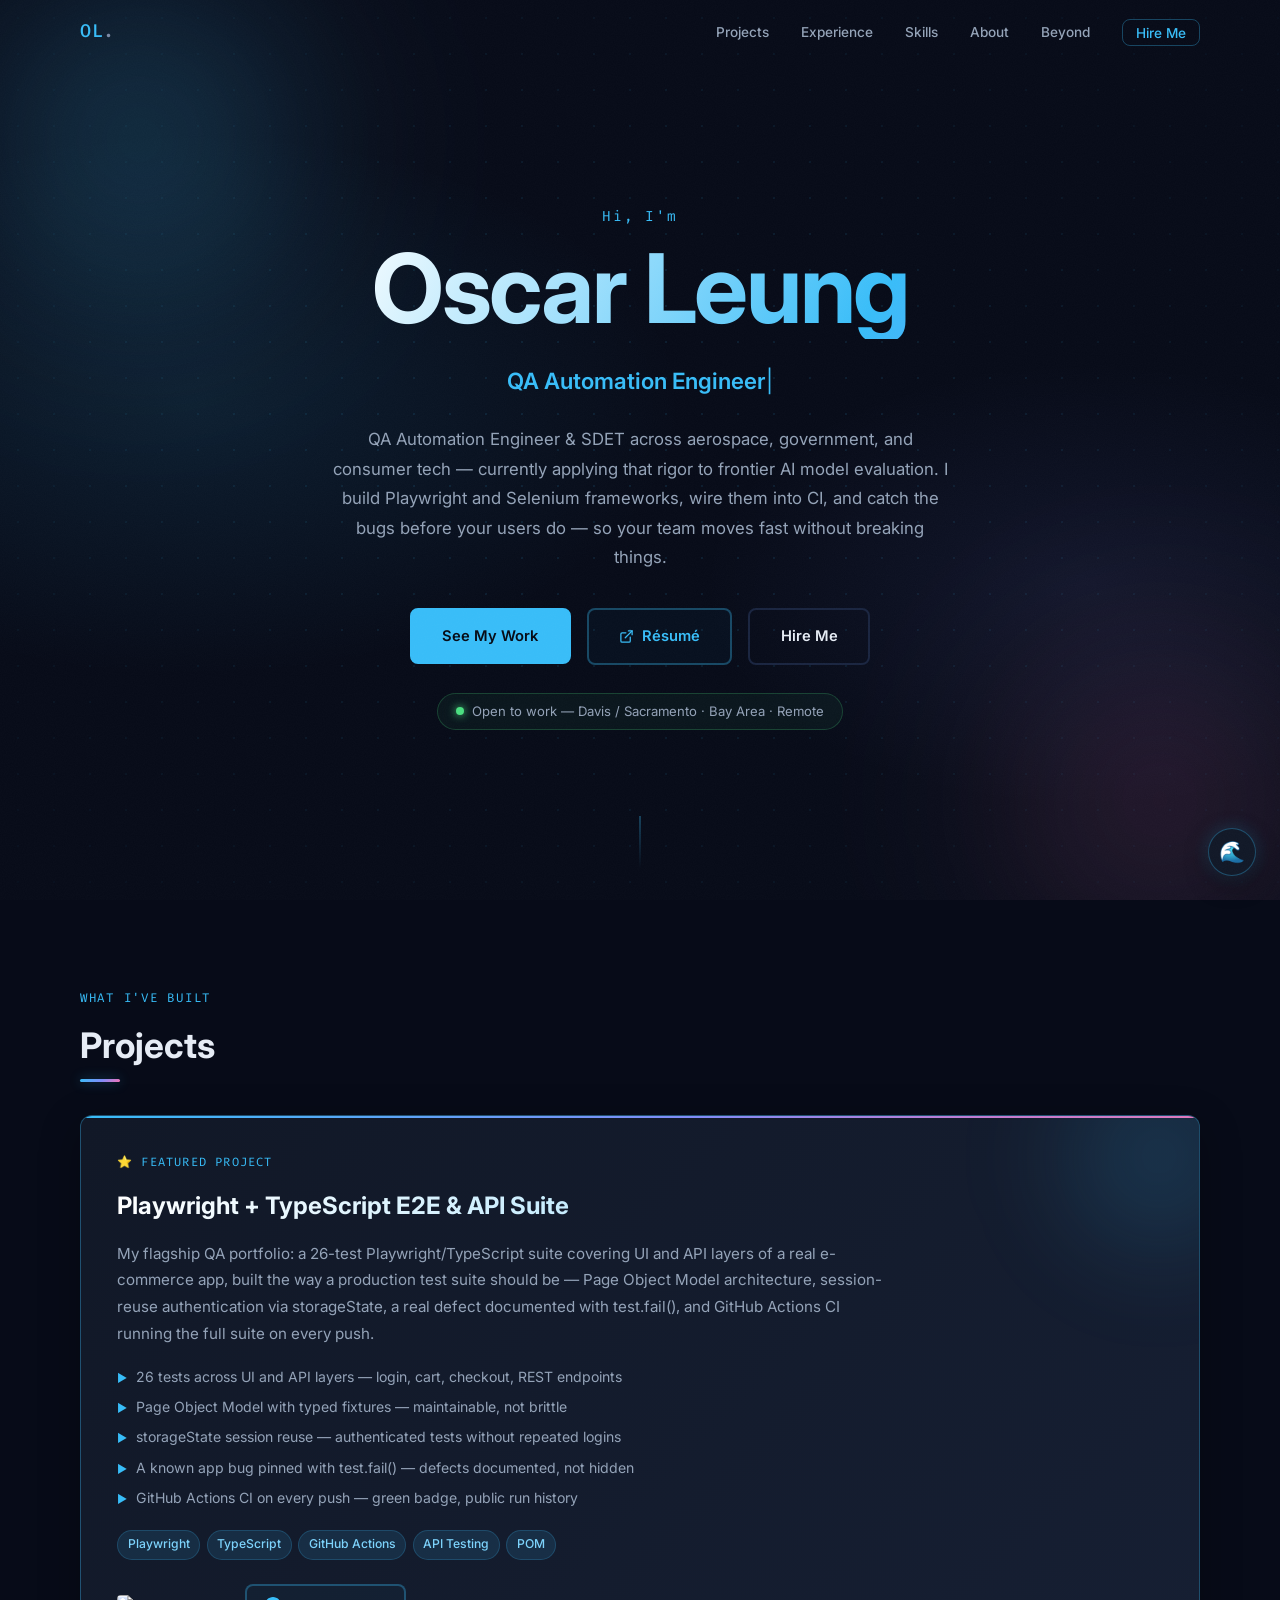
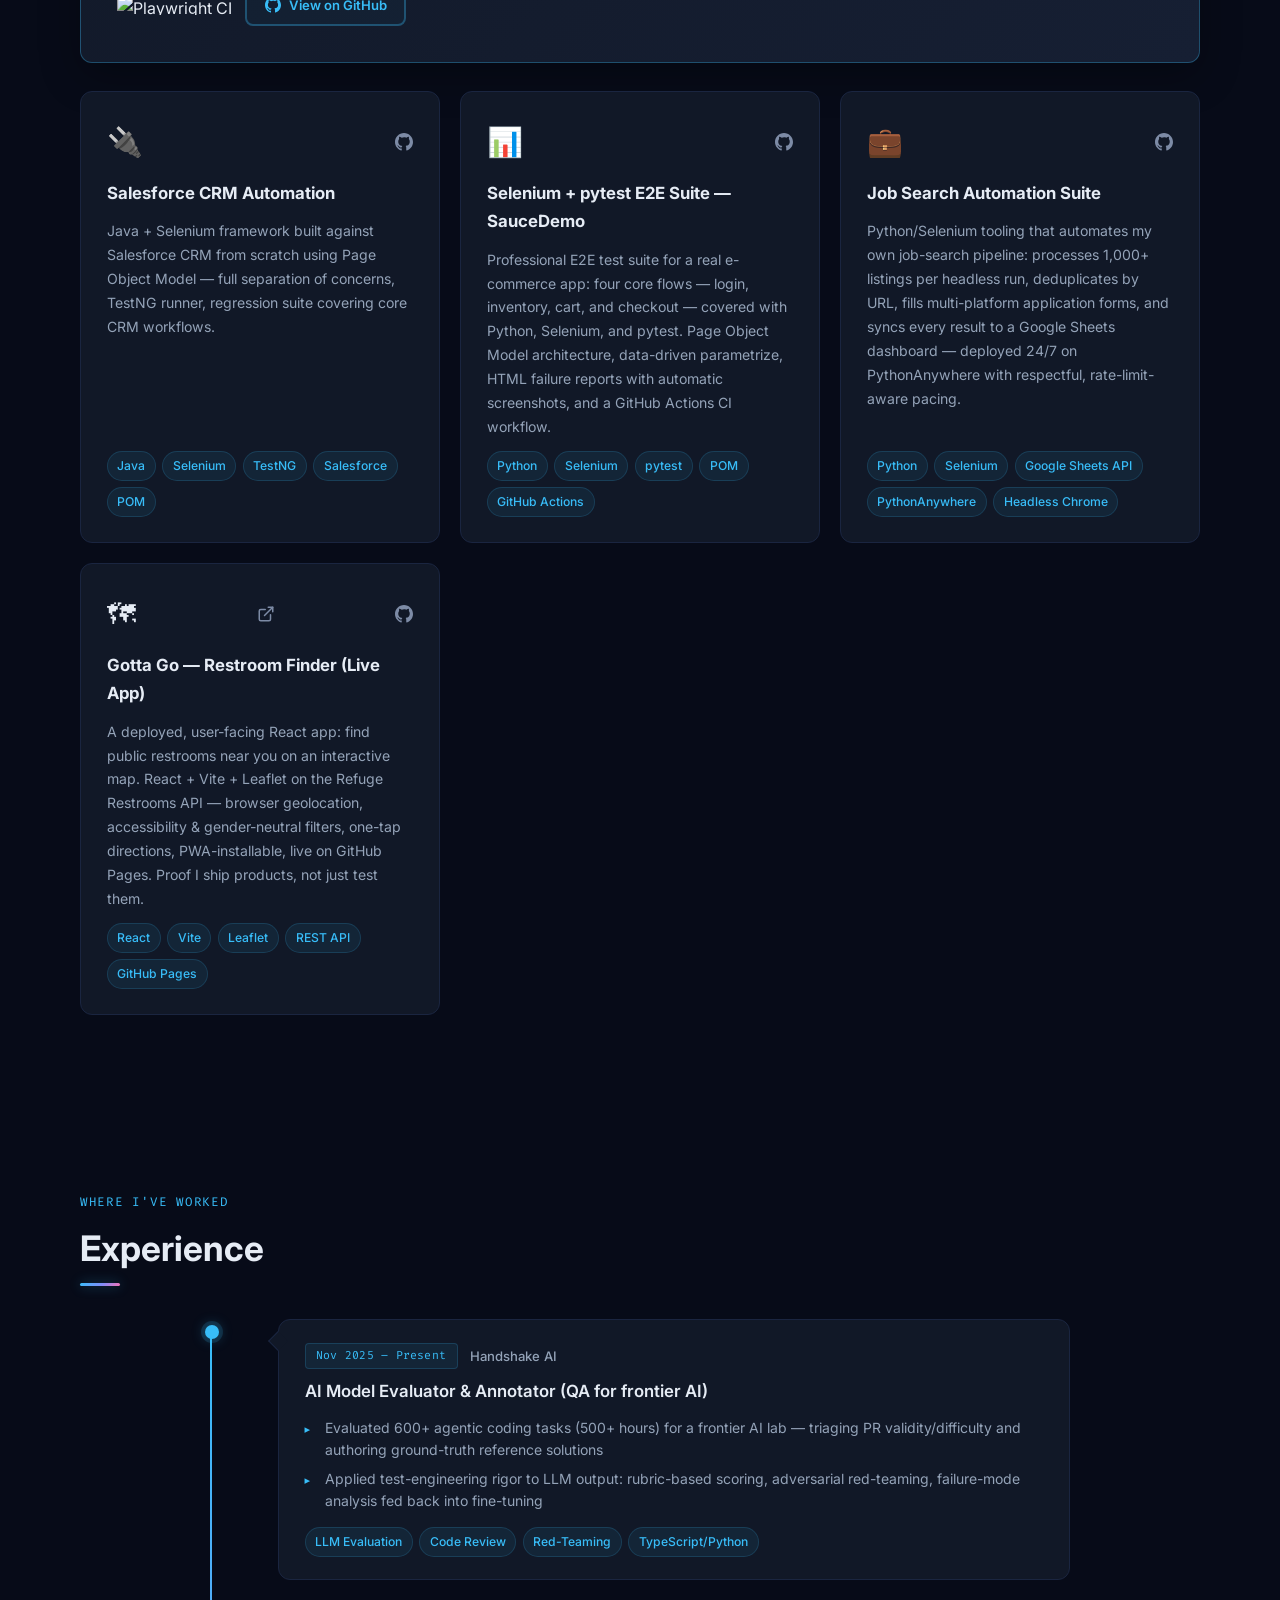
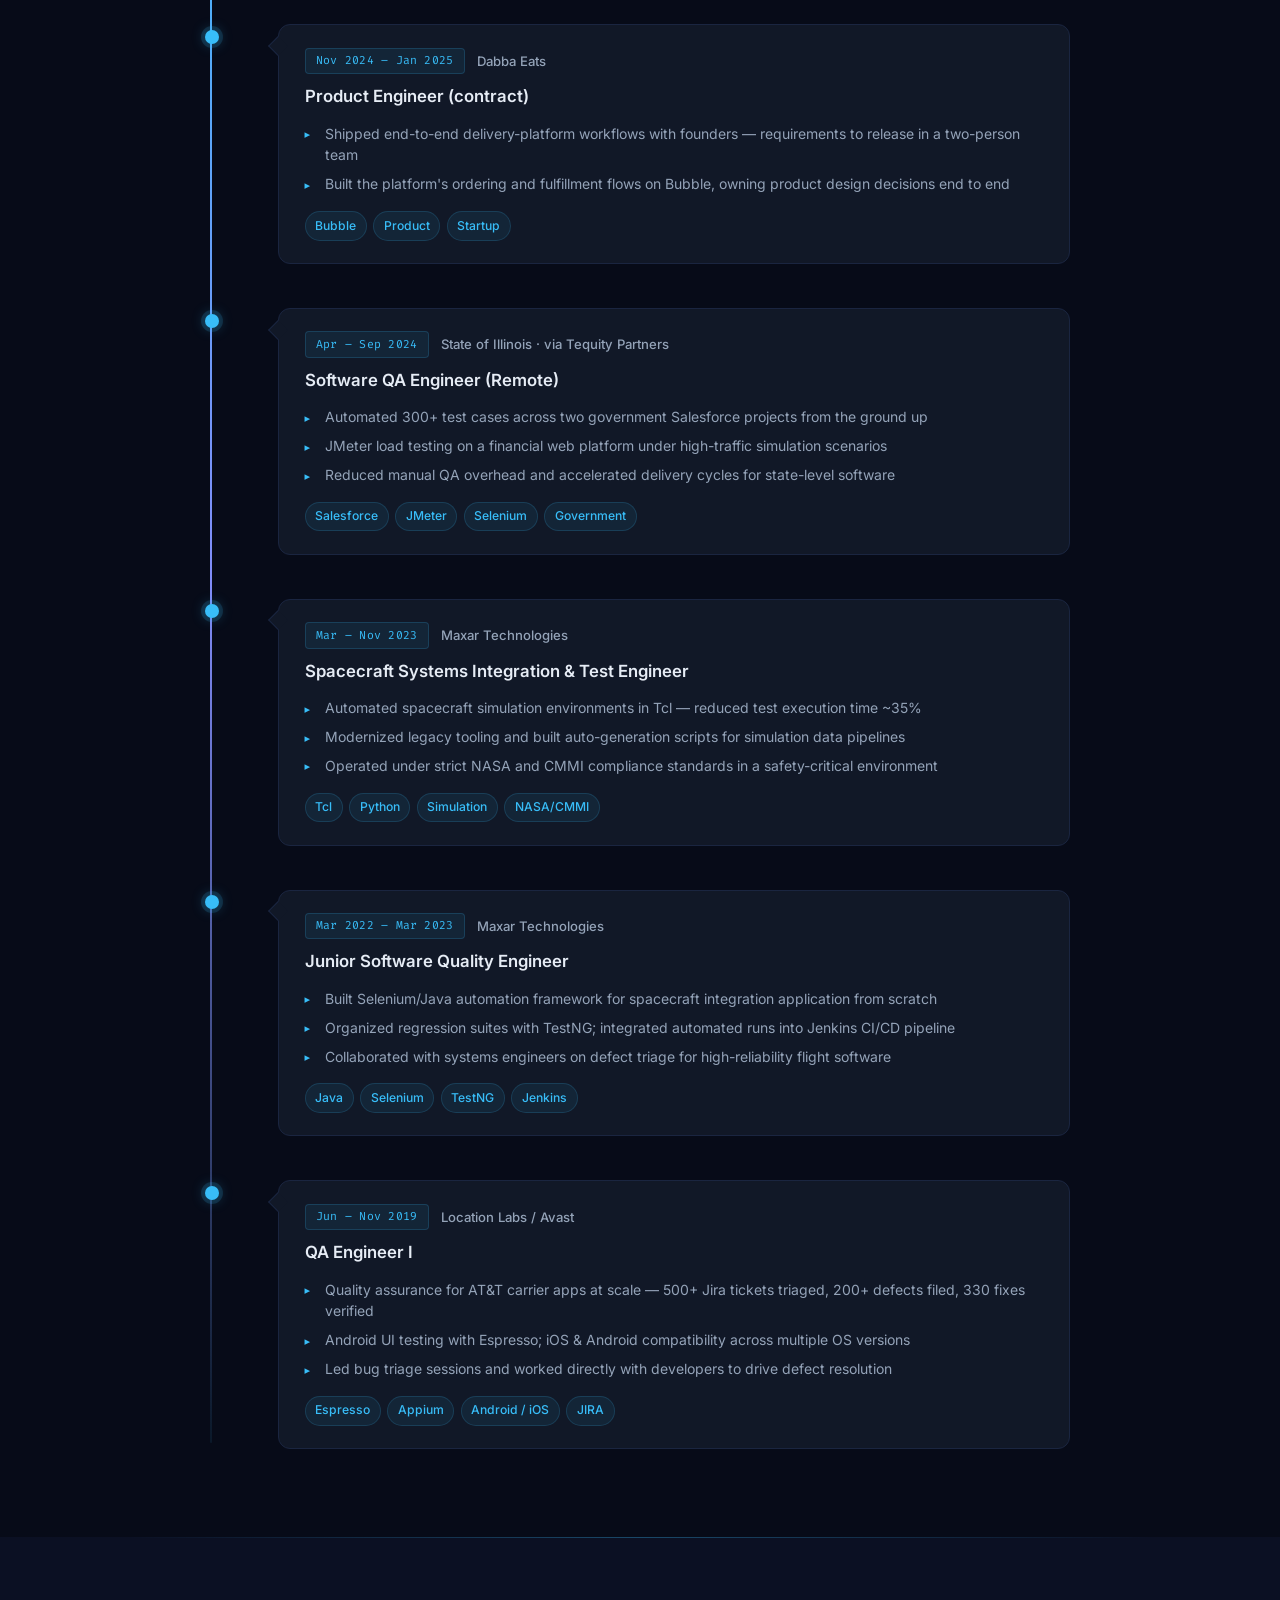
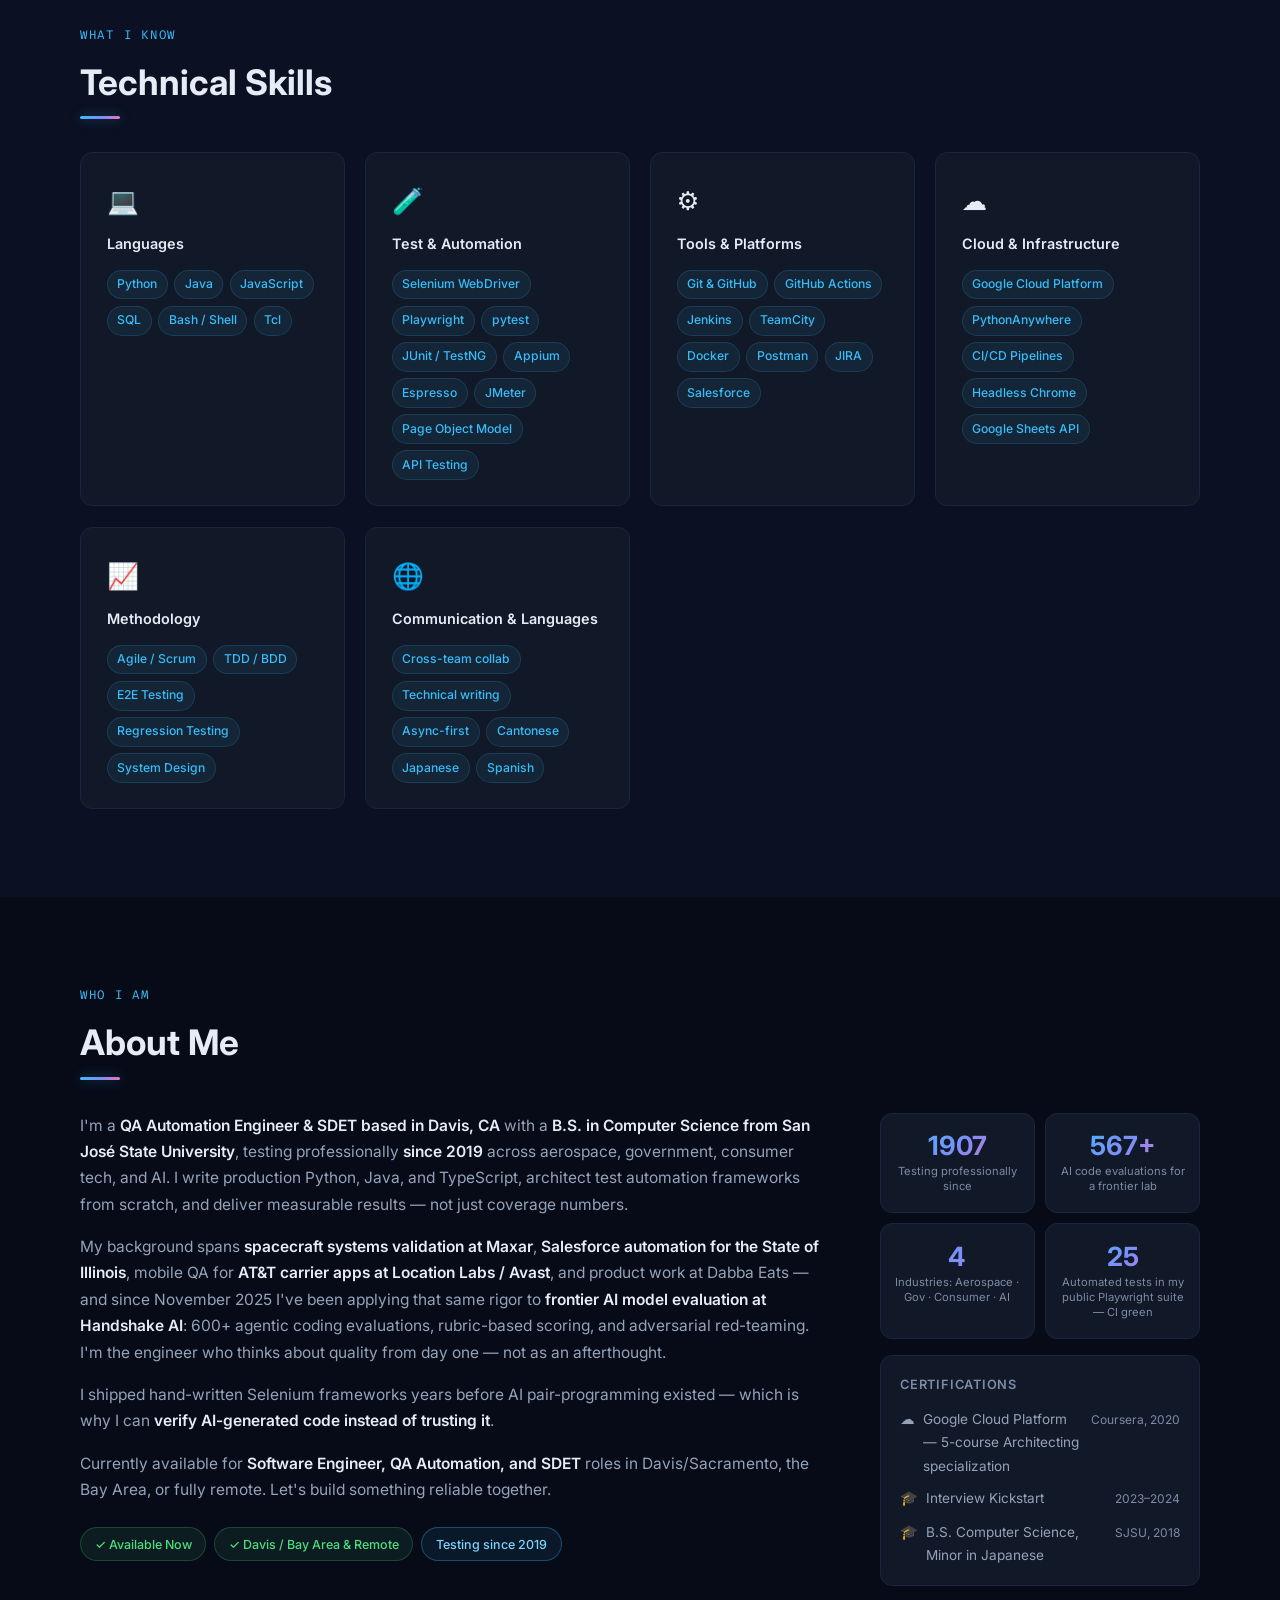
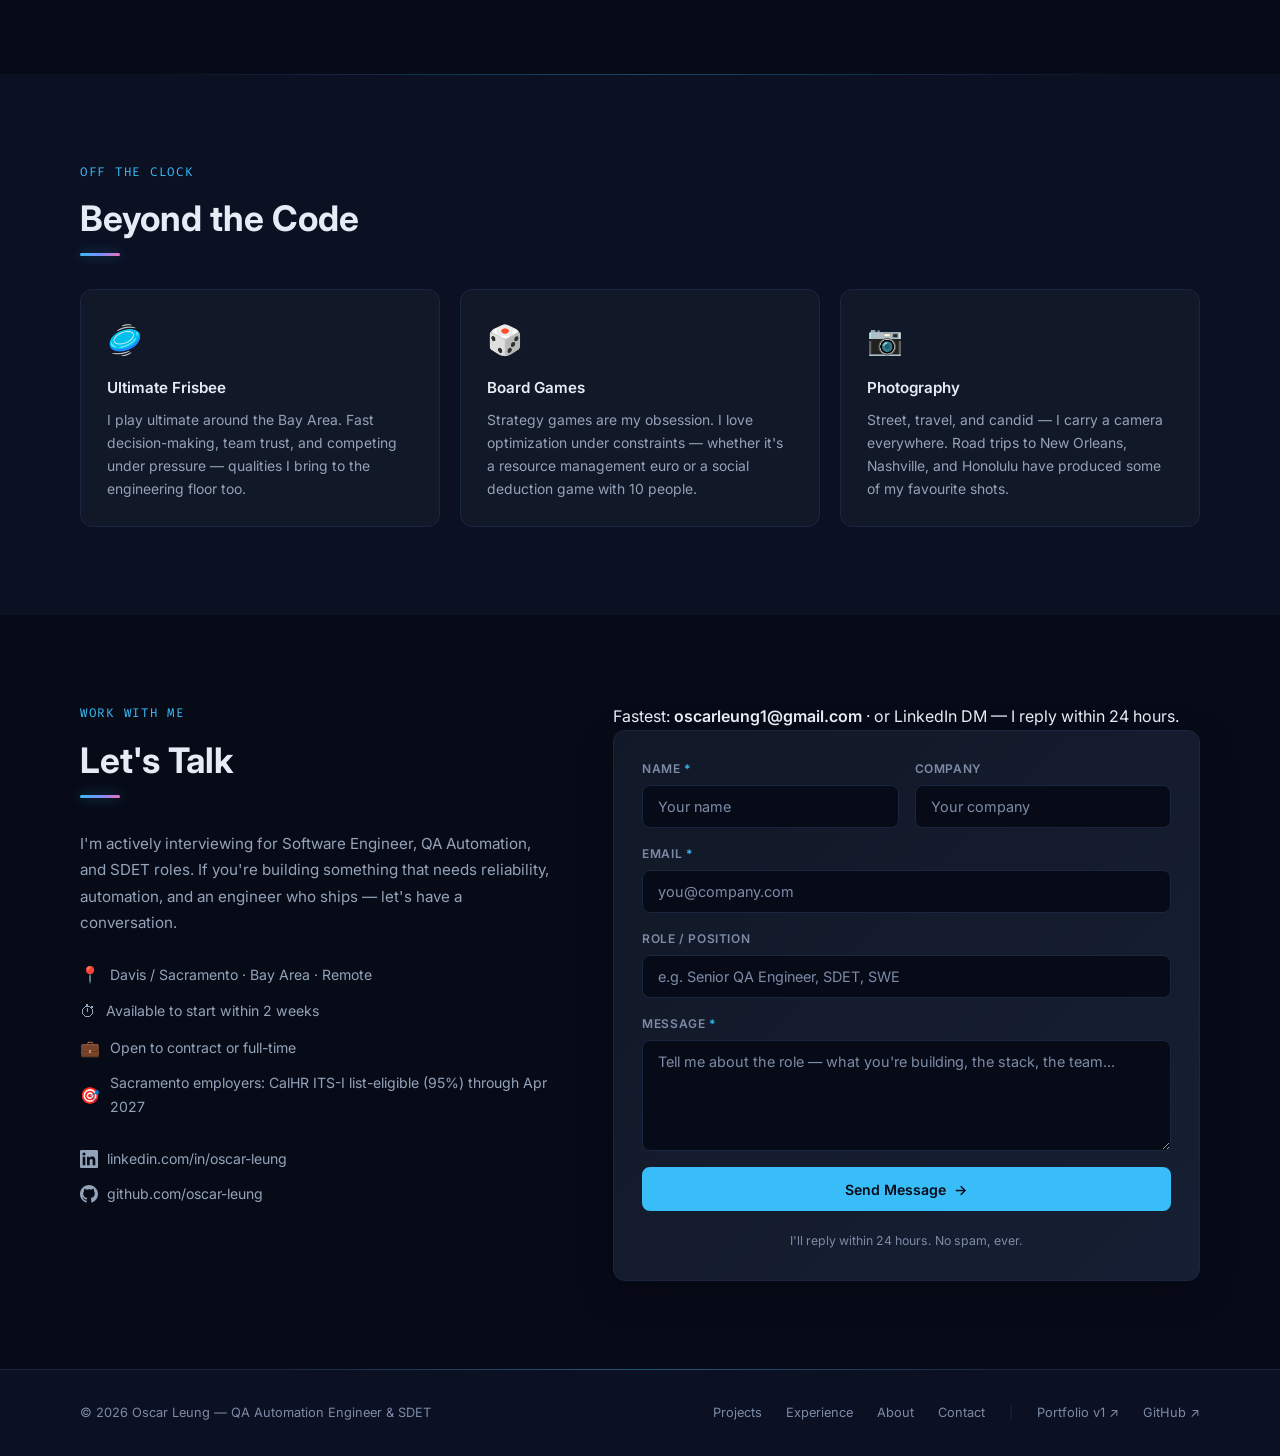
==== commit 437a6dcb: "refactor: cut Project Timeline + signature rotator; reorder page around proof (recruiter #6, #7, #8)" ====
--- a/index.html
+++ b/index.html
@@ -27,10 +27,7 @@
   <link rel="preconnect" href="https://fonts.googleapis.com" />
   <link rel="preconnect" href="https://fonts.gstatic.com" crossorigin />
   <link href="https://fonts.googleapis.com/css2?family=Inter:wght@400;500;600;700&family=Fira+Code:wght@400;500&display=swap" rel="stylesheet" />
-  <!-- Caveat is only used by the below-the-fold etch-a-sketch signature:
-       load it without blocking render (media=print swap trick). -->
-  <link href="https://fonts.googleapis.com/css2?family=Caveat:wght@600&display=swap" rel="stylesheet" media="print" onload="this.media='all'" />
-  <noscript><link href="https://fonts.googleapis.com/css2?family=Caveat:wght@600&display=swap" rel="stylesheet" /></noscript>
+  <!-- Caveat font removed: its only consumer (etch-a-sketch signature card) was cut in the recruiter round -->
   <link rel="stylesheet" href="css/style.css" />
 
   <noscript><style>.fade-in, .fade-up { opacity: 1 !important; transform: none !important; animation: none !important; }</style></noscript>
@@ -84,10 +81,10 @@
     <div class="nav__inner">
       <a href="#hero" class="nav__logo">OL<span class="nav__logo-dot">.</span></a>
       <ul class="nav__links" id="navLinks">
+        <li><a href="#projects"   class="nav__link">Projects</a></li>
+        <li><a href="#experience" class="nav__link">Experience</a></li>
+        <li><a href="#skills"     class="nav__link">Skills</a></li>
         <li><a href="#about"      class="nav__link">About</a></li>
-        <li><a href="#skills"     class="nav__link">Skills</a></li>
-        <li><a href="#experience" class="nav__link">Experience</a></li>
-        <li><a href="#projects"   class="nav__link">Projects</a></li>
         <li><a href="#beyond"     class="nav__link">Beyond</a></li>
         <li><a href="#contact"    class="nav__link contact-cta">Hire Me</a></li>
       </ul>
@@ -130,6 +127,338 @@
     </div>
     <div class="hero__scroll-hint" aria-hidden="true">
       <div class="hero__scroll-line"></div>
+    </div>
+  </section>
+
+  <!-- PROJECTS -->
+  <section class="section" id="projects">
+    <div class="container">
+      <div class="section__header fade-in">
+        <p class="section__eyebrow">What I've Built</p>
+        <h2 class="section__title">Projects</h2>
+      </div>
+
+      <!-- FEATURED -->
+      <div class="featured-project fade-in">
+        <div class="featured-project__content">
+          <p class="featured-project__label">&#11088; Featured Project</p>
+          <h3 class="featured-project__title">Playwright + TypeScript E2E &amp; API Suite</h3>
+          <p class="featured-project__desc">
+            My flagship QA portfolio: a 26-test Playwright/TypeScript suite covering UI and API
+            layers of a real e-commerce app, built the way a production test suite should be —
+            Page Object Model architecture, session-reuse authentication via storageState,
+            a real defect documented with test.fail(), and GitHub Actions CI running the full
+            suite on every push.
+          </p>
+          <div class="featured-project__bullets">
+            <div class="bullet"><span>&#9654;</span>26 tests across UI and API layers — login, cart, checkout, REST endpoints</div>
+            <div class="bullet"><span>&#9654;</span>Page Object Model with typed fixtures — maintainable, not brittle</div>
+            <div class="bullet"><span>&#9654;</span>storageState session reuse — authenticated tests without repeated logins</div>
+            <div class="bullet"><span>&#9654;</span>A known app bug pinned with test.fail() — defects documented, not hidden</div>
+            <div class="bullet"><span>&#9654;</span>GitHub Actions CI on every push — green badge, public run history</div>
+          </div>
+          <div class="featured-project__tags tags">
+            <span class="tag tag--accent">Playwright</span>
+            <span class="tag tag--accent">TypeScript</span>
+            <span class="tag tag--accent">GitHub Actions</span>
+            <span class="tag tag--accent">API Testing</span>
+            <span class="tag tag--accent">POM</span>
+          </div>
+        </div>
+        <div class="featured-project__links">
+          <a href="https://github.com/oscar-leung/playwright-qa-portfolio/actions/workflows/playwright.yml" target="_blank" rel="noopener" title="Latest CI runs">
+            <img src="https://img.shields.io/github/actions/workflow/status/oscar-leung/playwright-qa-portfolio/playwright.yml?branch=main&amp;label=Playwright%20CI" alt="Playwright CI status" loading="lazy" width="116" height="20" />
+          </a>
+          <a href="https://github.com/oscar-leung/playwright-qa-portfolio" target="_blank" rel="noopener" class="btn btn--outline btn--sm">
+            <svg width="16" height="16" viewBox="0 0 24 24" fill="currentColor"><path d="M12 0C5.374 0 0 5.373 0 12c0 5.302 3.438 9.8 8.207 11.387.599.111.793-.261.793-.577v-2.234c-3.338.726-4.033-1.416-4.033-1.416-.546-1.387-1.333-1.756-1.333-1.756-1.089-.745.083-.729.083-.729 1.205.084 1.839 1.237 1.839 1.237 1.07 1.834 2.807 1.304 3.492.997.107-.775.418-1.305.762-1.604-2.665-.305-5.467-1.334-5.467-5.931 0-1.311.469-2.381 1.236-3.221-.124-.303-.535-1.524.117-3.176 0 0 1.008-.322 3.301 1.23A11.509 11.509 0 0 1 12 5.803c1.02.005 2.047.138 3.006.404 2.291-1.552 3.297-1.23 3.297-1.23.653 1.653.242 2.874.118 3.176.77.84 1.235 1.911 1.235 3.221 0 4.609-2.807 5.624-5.479 5.921.43.372.823 1.102.823 2.222v3.293c0 .319.192.694.801.576C20.566 21.797 24 17.3 24 12c0-6.627-5.373-12-12-12z"/></svg>
+            View on GitHub
+          </a>
+        </div>
+      </div>
+
+      <!-- PROJECT GRID -->
+      <div class="projects__grid fade-in">
+
+        <article class="project-card">
+          <div class="project-card__head">
+            <span class="project-card__icon">&#128268;</span>
+            <a href="https://github.com/oscar-leung/CRM-Automation" target="_blank" rel="noopener" class="project-card__gh" title="GitHub">
+              <svg width="18" height="18" viewBox="0 0 24 24" fill="currentColor"><path d="M12 0C5.374 0 0 5.373 0 12c0 5.302 3.438 9.8 8.207 11.387.599.111.793-.261.793-.577v-2.234c-3.338.726-4.033-1.416-4.033-1.416-.546-1.387-1.333-1.756-1.333-1.756-1.089-.745.083-.729.083-.729 1.205.084 1.839 1.237 1.839 1.237 1.07 1.834 2.807 1.304 3.492.997.107-.775.418-1.305.762-1.604-2.665-.305-5.467-1.334-5.467-5.931 0-1.311.469-2.381 1.236-3.221-.124-.303-.535-1.524.117-3.176 0 0 1.008-.322 3.301 1.23A11.509 11.509 0 0 1 12 5.803c1.02.005 2.047.138 3.006.404 2.291-1.552 3.297-1.23 3.297-1.23.653 1.653.242 2.874.118 3.176.77.84 1.235 1.911 1.235 3.221 0 4.609-2.807 5.624-5.479 5.921.43.372.823 1.102.823 2.222v3.293c0 .319.192.694.801.576C20.566 21.797 24 17.3 24 12c0-6.627-5.373-12-12-12z"/></svg>
+            </a>
+          </div>
+          <h3 class="project-card__title">Salesforce CRM Automation</h3>
+          <p class="project-card__desc">Java + Selenium framework built against Salesforce CRM from scratch using Page Object Model — full separation of concerns, TestNG runner, regression suite covering core CRM workflows.</p>
+          <div class="tags">
+            <span class="tag">Java</span><span class="tag">Selenium</span><span class="tag">TestNG</span><span class="tag">Salesforce</span><span class="tag">POM</span>
+          </div>
+        </article>
+
+        <article class="project-card">
+          <div class="project-card__head">
+            <span class="project-card__icon">&#128202;</span>
+            <a href="https://github.com/oscar-leung/qa-portfolio" target="_blank" rel="noopener" class="project-card__gh" title="GitHub">
+              <svg width="18" height="18" viewBox="0 0 24 24" fill="currentColor"><path d="M12 0C5.374 0 0 5.373 0 12c0 5.302 3.438 9.8 8.207 11.387.599.111.793-.261.793-.577v-2.234c-3.338.726-4.033-1.416-4.033-1.416-.546-1.387-1.333-1.756-1.333-1.756-1.089-.745.083-.729.083-.729 1.205.084 1.839 1.237 1.839 1.237 1.07 1.834 2.807 1.304 3.492.997.107-.775.418-1.305.762-1.604-2.665-.305-5.467-1.334-5.467-5.931 0-1.311.469-2.381 1.236-3.221-.124-.303-.535-1.524.117-3.176 0 0 1.008-.322 3.301 1.23A11.509 11.509 0 0 1 12 5.803c1.02.005 2.047.138 3.006.404 2.291-1.552 3.297-1.23 3.297-1.23.653 1.653.242 2.874.118 3.176.77.84 1.235 1.911 1.235 3.221 0 4.609-2.807 5.624-5.479 5.921.43.372.823 1.102.823 2.222v3.293c0 .319.192.694.801.576C20.566 21.797 24 17.3 24 12c0-6.627-5.373-12-12-12z"/></svg>
+            </a>
+          </div>
+          <h3 class="project-card__title">Selenium + pytest E2E Suite — SauceDemo</h3>
+          <p class="project-card__desc">Professional E2E test suite for a real e-commerce app: four core flows — login, inventory, cart, and checkout — covered with Python, Selenium, and pytest. Page Object Model architecture, data-driven parametrize, HTML failure reports with automatic screenshots, and a GitHub Actions CI workflow.</p>
+          <div class="tags">
+            <span class="tag">Python</span><span class="tag">Selenium</span><span class="tag">pytest</span><span class="tag">POM</span><span class="tag">GitHub Actions</span>
+          </div>
+          <!-- pytest CI badge removed until qa-portfolio main workflow is green again -->
+        </article>
+
+        <article class="project-card">
+          <div class="project-card__head">
+            <span class="project-card__icon">&#128188;</span>
+            <a href="https://github.com/oscar-leung/verbose-octo-carnival" target="_blank" rel="noopener" class="project-card__gh" title="GitHub">
+              <svg width="18" height="18" viewBox="0 0 24 24" fill="currentColor"><path d="M12 0C5.374 0 0 5.373 0 12c0 5.302 3.438 9.8 8.207 11.387.599.111.793-.261.793-.577v-2.234c-3.338.726-4.033-1.416-4.033-1.416-.546-1.387-1.333-1.756-1.333-1.756-1.089-.745.083-.729.083-.729 1.205.084 1.839 1.237 1.839 1.237 1.07 1.834 2.807 1.304 3.492.997.107-.775.418-1.305.762-1.604-2.665-.305-5.467-1.334-5.467-5.931 0-1.311.469-2.381 1.236-3.221-.124-.303-.535-1.524.117-3.176 0 0 1.008-.322 3.301 1.23A11.509 11.509 0 0 1 12 5.803c1.02.005 2.047.138 3.006.404 2.291-1.552 3.297-1.23 3.297-1.23.653 1.653.242 2.874.118 3.176.77.84 1.235 1.911 1.235 3.221 0 4.609-2.807 5.624-5.479 5.921.43.372.823 1.102.823 2.222v3.293c0 .319.192.694.801.576C20.566 21.797 24 17.3 24 12c0-6.627-5.373-12-12-12z"/></svg>
+            </a>
+          </div>
+          <h3 class="project-card__title">Job Search Automation Suite</h3>
+          <p class="project-card__desc">Python/Selenium tooling that automates my own job-search pipeline: processes 1,000+ listings per headless run, deduplicates by URL, fills multi-platform application forms, and syncs every result to a Google Sheets dashboard — deployed 24/7 on PythonAnywhere with respectful, rate-limit-aware pacing.</p>
+          <div class="tags">
+            <span class="tag">Python</span><span class="tag">Selenium</span><span class="tag">Google Sheets API</span><span class="tag">PythonAnywhere</span><span class="tag">Headless Chrome</span>
+          </div>
+        </article>
+
+        <article class="project-card">
+          <div class="project-card__head">
+            <span class="project-card__icon">&#128506;</span>
+            <a href="https://oscar-leung.github.io/restroom-finder/" target="_blank" rel="noopener" class="project-card__gh" title="Live demo">
+              <svg width="18" height="18" viewBox="0 0 24 24" fill="none" stroke="currentColor" stroke-width="2" stroke-linecap="round" stroke-linejoin="round"><path d="M18 13v6a2 2 0 0 1-2 2H5a2 2 0 0 1-2-2V8a2 2 0 0 1 2-2h6"/><polyline points="15 3 21 3 21 9"/><line x1="10" y1="14" x2="21" y2="3"/></svg>
+            </a>
+            <a href="https://github.com/oscar-leung/restroom-finder" target="_blank" rel="noopener" class="project-card__gh" title="GitHub">
+              <svg width="18" height="18" viewBox="0 0 24 24" fill="currentColor"><path d="M12 0C5.374 0 0 5.373 0 12c0 5.302 3.438 9.8 8.207 11.387.599.111.793-.261.793-.577v-2.234c-3.338.726-4.033-1.416-4.033-1.416-.546-1.387-1.333-1.756-1.333-1.756-1.089-.745.083-.729.083-.729 1.205.084 1.839 1.237 1.839 1.237 1.07 1.834 2.807 1.304 3.492.997.107-.775.418-1.305.762-1.604-2.665-.305-5.467-1.334-5.467-5.931 0-1.311.469-2.381 1.236-3.221-.124-.303-.535-1.524.117-3.176 0 0 1.008-.322 3.301 1.23A11.509 11.509 0 0 1 12 5.803c1.02.005 2.047.138 3.006.404 2.291-1.552 3.297-1.23 3.297-1.23.653 1.653.242 2.874.118 3.176.77.84 1.235 1.911 1.235 3.221 0 4.609-2.807 5.624-5.479 5.921.43.372.823 1.102.823 2.222v3.293c0 .319.192.694.801.576C20.566 21.797 24 17.3 24 12c0-6.627-5.373-12-12-12z"/></svg>
+            </a>
+          </div>
+          <h3 class="project-card__title">Gotta Go — Restroom Finder (Live App)</h3>
+          <p class="project-card__desc">A deployed, user-facing React app: find public restrooms near you on an interactive map. React + Vite + Leaflet on the Refuge Restrooms API — browser geolocation, accessibility &amp; gender-neutral filters, one-tap directions, PWA-installable, live on GitHub Pages. Proof I ship products, not just test them.</p>
+          <div class="tags">
+            <span class="tag">React</span><span class="tag">Vite</span><span class="tag">Leaflet</span><span class="tag">REST API</span><span class="tag">GitHub Pages</span>
+          </div>
+        </article>
+
+      </div>
+    </div>
+  </section>
+
+  <!-- EXPERIENCE -->
+  <section class="section" id="experience">
+    <div class="container">
+      <div class="section__header fade-in">
+        <p class="section__eyebrow">Where I've Worked</p>
+        <h2 class="section__title">Experience</h2>
+      </div>
+      <div class="timeline fade-in">
+
+        <div class="timeline__item">
+          <div class="timeline__dot"></div>
+          <div class="timeline__content">
+            <div class="timeline__meta">
+              <span class="timeline__period">Nov 2025 – Present</span>
+              <span class="timeline__company">Handshake AI</span>
+            </div>
+            <h3 class="timeline__role">AI Model Evaluator &amp; Annotator (QA for frontier AI)</h3>
+            <ul class="timeline__bullets">
+              <li>Evaluated 600+ agentic coding tasks (500+ hours) for a frontier AI lab — triaging PR validity/difficulty and authoring ground-truth reference solutions</li>
+              <li>Applied test-engineering rigor to LLM output: rubric-based scoring, adversarial red-teaming, failure-mode analysis fed back into fine-tuning</li>
+            </ul>
+            <div class="tags">
+              <span class="tag">LLM Evaluation</span><span class="tag">Code Review</span><span class="tag">Red-Teaming</span><span class="tag">TypeScript/Python</span>
+            </div>
+          </div>
+        </div>
+
+        <div class="timeline__item">
+          <div class="timeline__dot"></div>
+          <div class="timeline__content">
+            <div class="timeline__meta">
+              <span class="timeline__period">Nov 2024 – Jan 2025</span>
+              <span class="timeline__company">Dabba Eats</span>
+            </div>
+            <h3 class="timeline__role">Product Engineer (contract)</h3>
+            <ul class="timeline__bullets">
+              <li>Shipped end-to-end delivery-platform workflows with founders — requirements to release in a two-person team</li>
+              <li>Built the platform's ordering and fulfillment flows on Bubble, owning product design decisions end to end</li>
+            </ul>
+            <div class="tags">
+              <span class="tag">Bubble</span><span class="tag">Product</span><span class="tag">Startup</span>
+            </div>
+          </div>
+        </div>
+
+        <div class="timeline__item">
+          <div class="timeline__dot"></div>
+          <div class="timeline__content">
+            <div class="timeline__meta">
+              <span class="timeline__period">Apr – Sep 2024</span>
+              <span class="timeline__company">State of Illinois &middot; via Tequity Partners</span>
+            </div>
+            <h3 class="timeline__role">Software QA Engineer (Remote)</h3>
+            <ul class="timeline__bullets">
+              <li>Automated 300+ test cases across two government Salesforce projects from the ground up</li>
+              <li>JMeter load testing on a financial web platform under high-traffic simulation scenarios</li>
+              <li>Reduced manual QA overhead and accelerated delivery cycles for state-level software</li>
+            </ul>
+            <div class="tags">
+              <span class="tag">Salesforce</span><span class="tag">JMeter</span><span class="tag">Selenium</span><span class="tag">Government</span>
+            </div>
+          </div>
+        </div>
+
+        <div class="timeline__item">
+          <div class="timeline__dot"></div>
+          <div class="timeline__content">
+            <div class="timeline__meta">
+              <span class="timeline__period">Mar – Nov 2023</span>
+              <span class="timeline__company">Maxar Technologies</span>
+            </div>
+            <h3 class="timeline__role">Spacecraft Systems Integration &amp; Test Engineer</h3>
+            <ul class="timeline__bullets">
+              <li>Automated spacecraft simulation environments in Tcl — reduced test execution time ~35%</li>
+              <li>Modernized legacy tooling and built auto-generation scripts for simulation data pipelines</li>
+              <li>Operated under strict NASA and CMMI compliance standards in a safety-critical environment</li>
+            </ul>
+            <div class="tags">
+              <span class="tag">Tcl</span><span class="tag">Python</span><span class="tag">Simulation</span><span class="tag">NASA/CMMI</span>
+            </div>
+          </div>
+        </div>
+
+        <div class="timeline__item">
+          <div class="timeline__dot"></div>
+          <div class="timeline__content">
+            <div class="timeline__meta">
+              <span class="timeline__period">Mar 2022 – Mar 2023</span>
+              <span class="timeline__company">Maxar Technologies</span>
+            </div>
+            <h3 class="timeline__role">Junior Software Quality Engineer</h3>
+            <ul class="timeline__bullets">
+              <li>Built Selenium/Java automation framework for spacecraft integration application from scratch</li>
+              <li>Organized regression suites with TestNG; integrated automated runs into Jenkins CI/CD pipeline</li>
+              <li>Collaborated with systems engineers on defect triage for high-reliability flight software</li>
+            </ul>
+            <div class="tags">
+              <span class="tag">Java</span><span class="tag">Selenium</span><span class="tag">TestNG</span><span class="tag">Jenkins</span>
+            </div>
+          </div>
+        </div>
+
+        <div class="timeline__item">
+          <div class="timeline__dot"></div>
+          <div class="timeline__content">
+            <div class="timeline__meta">
+              <span class="timeline__period">Jun – Nov 2019</span>
+              <span class="timeline__company">Location Labs / Avast</span>
+            </div>
+            <h3 class="timeline__role">QA Engineer I</h3>
+            <ul class="timeline__bullets">
+              <li>Quality assurance for AT&amp;T carrier apps at scale — 500+ Jira tickets triaged, 200+ defects filed, 330 fixes verified</li>
+              <li>Android UI testing with Espresso; iOS &amp; Android compatibility across multiple OS versions</li>
+              <li>Led bug triage sessions and worked directly with developers to drive defect resolution</li>
+            </ul>
+            <div class="tags">
+              <span class="tag">Espresso</span><span class="tag">Appium</span><span class="tag">Android / iOS</span><span class="tag">JIRA</span>
+            </div>
+          </div>
+        </div>
+
+      </div>
+    </div>
+  </section>
+
+  <!-- SKILLS -->
+  <section class="section section--alt" id="skills">
+    <div class="container">
+      <div class="section__header fade-in">
+        <p class="section__eyebrow">What I Know</p>
+        <h2 class="section__title">Technical Skills</h2>
+      </div>
+      <div class="skills__grid fade-in">
+
+        <div class="skill-card">
+          <div class="skill-card__icon">&#128187;</div>
+          <h3 class="skill-card__title">Languages</h3>
+          <div class="tags">
+            <span class="tag">Python</span>
+            <span class="tag">Java</span>
+            <span class="tag">JavaScript</span>
+            <span class="tag">SQL</span>
+            <span class="tag">Bash / Shell</span>
+            <span class="tag">Tcl</span>
+          </div>
+        </div>
+
+        <div class="skill-card">
+          <div class="skill-card__icon">&#129514;</div>
+          <h3 class="skill-card__title">Test &amp; Automation</h3>
+          <div class="tags">
+            <span class="tag">Selenium WebDriver</span>
+            <span class="tag">Playwright</span>
+            <span class="tag">pytest</span>
+            <span class="tag">JUnit / TestNG</span>
+            <span class="tag">Appium</span>
+            <span class="tag">Espresso</span>
+            <span class="tag">JMeter</span>
+            <span class="tag">Page Object Model</span>
+            <span class="tag">API Testing</span>
+          </div>
+        </div>
+
+        <div class="skill-card">
+          <div class="skill-card__icon">&#9881;</div>
+          <h3 class="skill-card__title">Tools &amp; Platforms</h3>
+          <div class="tags">
+            <span class="tag">Git &amp; GitHub</span>
+            <span class="tag">GitHub Actions</span>
+            <span class="tag">Jenkins</span>
+            <span class="tag">TeamCity</span>
+            <span class="tag">Docker</span>
+            <span class="tag">Postman</span>
+            <span class="tag">JIRA</span>
+            <span class="tag">Salesforce</span>
+          </div>
+        </div>
+
+        <div class="skill-card">
+          <div class="skill-card__icon">&#9729;</div>
+          <h3 class="skill-card__title">Cloud &amp; Infrastructure</h3>
+          <div class="tags">
+            <span class="tag">Google Cloud Platform</span>
+            <span class="tag">PythonAnywhere</span>
+            <span class="tag">CI/CD Pipelines</span>
+            <span class="tag">Headless Chrome</span>
+            <span class="tag">Google Sheets API</span>
+          </div>
+        </div>
+
+        <div class="skill-card">
+          <div class="skill-card__icon">&#128200;</div>
+          <h3 class="skill-card__title">Methodology</h3>
+          <div class="tags">
+            <span class="tag">Agile / Scrum</span>
+            <span class="tag">TDD / BDD</span>
+            <span class="tag">E2E Testing</span>
+            <span class="tag">Regression Testing</span>
+            <span class="tag">System Design</span>
+          </div>
+        </div>
+
+        <div class="skill-card">
+          <div class="skill-card__icon">&#127760;</div>
+          <h3 class="skill-card__title">Communication &amp; Languages</h3>
+          <div class="tags">
+            <span class="tag">Cross-team collab</span>
+            <span class="tag">Technical writing</span>
+            <span class="tag">Async-first</span>
+            <span class="tag">Cantonese</span>
+            <span class="tag">Japanese</span>
+            <span class="tag">Spanish</span>
+          </div>
+        </div>
+
+      </div>
     </div>
   </section>
 
@@ -159,8 +488,8 @@
             thinks about quality from day one — not as an afterthought.
           </p>
           <p>
-            I also went through <strong>Interview Kickstart</strong> to sharpen CS fundamentals and
-            system design. Fast learner, bias for action, no hand-holding needed.
+            I shipped hand-written Selenium frameworks years before AI pair-programming existed —
+            which is why I can <strong>verify AI-generated code instead of trusting it</strong>.
           </p>
           <p>
             Currently available for <strong>Software Engineer, QA Automation, and SDET</strong> roles
@@ -216,448 +545,6 @@
     </div>
   </section>
 
-  <!-- SKILLS -->
-  <section class="section section--alt" id="skills">
-    <div class="container">
-      <div class="section__header fade-in">
-        <p class="section__eyebrow">What I Know</p>
-        <h2 class="section__title">Technical Skills</h2>
-      </div>
-      <div class="skills__grid fade-in">
-
-        <div class="skill-card">
-          <div class="skill-card__icon">&#128187;</div>
-          <h3 class="skill-card__title">Languages</h3>
-          <div class="tags">
-            <span class="tag">Python</span>
-            <span class="tag">Java</span>
-            <span class="tag">JavaScript</span>
-            <span class="tag">SQL</span>
-            <span class="tag">Bash / Shell</span>
-            <span class="tag">Tcl</span>
-          </div>
-        </div>
-
-        <div class="skill-card">
-          <div class="skill-card__icon">&#129514;</div>
-          <h3 class="skill-card__title">Test &amp; Automation</h3>
-          <div class="tags">
-            <span class="tag">Selenium WebDriver</span>
-            <span class="tag">Playwright</span>
-            <span class="tag">pytest</span>
-            <span class="tag">JUnit / TestNG</span>
-            <span class="tag">Appium</span>
-            <span class="tag">Espresso</span>
-            <span class="tag">JMeter</span>
-            <span class="tag">Page Object Model</span>
-            <span class="tag">API Testing</span>
-          </div>
-        </div>
-
-        <div class="skill-card">
-          <div class="skill-card__icon">&#9881;</div>
-          <h3 class="skill-card__title">Tools &amp; Platforms</h3>
-          <div class="tags">
-            <span class="tag">Git &amp; GitHub</span>
-            <span class="tag">GitHub Actions</span>
-            <span class="tag">Jenkins</span>
-            <span class="tag">TeamCity</span>
-            <span class="tag">Docker</span>
-            <span class="tag">Postman</span>
-            <span class="tag">JIRA</span>
-            <span class="tag">Salesforce</span>
-          </div>
-        </div>
-
-        <div class="skill-card">
-          <div class="skill-card__icon">&#9729;</div>
-          <h3 class="skill-card__title">Cloud &amp; Infrastructure</h3>
-          <div class="tags">
-            <span class="tag">Google Cloud Platform</span>
-            <span class="tag">PythonAnywhere</span>
-            <span class="tag">CI/CD Pipelines</span>
-            <span class="tag">Headless Chrome</span>
-            <span class="tag">Google Sheets API</span>
-          </div>
-        </div>
-
-        <div class="skill-card">
-          <div class="skill-card__icon">&#128200;</div>
-          <h3 class="skill-card__title">Methodology</h3>
-          <div class="tags">
-            <span class="tag">Agile / Scrum</span>
-            <span class="tag">TDD / BDD</span>
-            <span class="tag">E2E Testing</span>
-            <span class="tag">Regression Testing</span>
-            <span class="tag">System Design</span>
-          </div>
-        </div>
-
-        <div class="skill-card">
-          <div class="skill-card__icon">&#127760;</div>
-          <h3 class="skill-card__title">Communication &amp; Languages</h3>
-          <div class="tags">
-            <span class="tag">Cross-team collab</span>
-            <span class="tag">Technical writing</span>
-            <span class="tag">Async-first</span>
-            <span class="tag">Cantonese</span>
-            <span class="tag">Japanese</span>
-            <span class="tag">Spanish</span>
-          </div>
-        </div>
-
-      </div>
-    </div>
-  </section>
-
-  <!-- EXPERIENCE -->
-  <section class="section" id="experience">
-    <div class="container">
-      <div class="section__header fade-in">
-        <p class="section__eyebrow">Where I've Worked</p>
-        <h2 class="section__title">Experience</h2>
-      </div>
-      <div class="timeline fade-in">
-
-        <div class="timeline__item">
-          <div class="timeline__dot"></div>
-          <div class="timeline__content">
-            <div class="timeline__meta">
-              <span class="timeline__period">Nov 2025 – Present</span>
-              <span class="timeline__company">Handshake AI</span>
-            </div>
-            <h3 class="timeline__role">AI Model Evaluator &amp; Annotator (QA for frontier AI)</h3>
-            <ul class="timeline__bullets">
-              <li>Evaluated 600+ agentic coding tasks (500+ hours) for a frontier AI lab — triaging PR validity/difficulty and authoring ground-truth reference solutions</li>
-              <li>Applied test-engineering rigor to LLM output: rubric-based scoring, adversarial red-teaming, failure-mode analysis fed back into fine-tuning</li>
-            </ul>
-            <div class="tags">
-              <span class="tag">LLM Evaluation</span><span class="tag">Code Review</span><span class="tag">Red-Teaming</span><span class="tag">TypeScript/Python</span>
-            </div>
-          </div>
-        </div>
-
-        <div class="timeline__item">
-          <div class="timeline__dot"></div>
-          <div class="timeline__content">
-            <div class="timeline__meta">
-              <span class="timeline__period">Nov 2024 – Jan 2025</span>
-              <span class="timeline__company">Dabba Eats</span>
-            </div>
-            <h3 class="timeline__role">Product Engineer (contract)</h3>
-            <ul class="timeline__bullets">
-              <li>Shipped end-to-end delivery-platform workflows with founders — requirements to release in a two-person team</li>
-              <li>Built the platform's ordering and fulfillment flows on Bubble, owning product design decisions end to end</li>
-            </ul>
-            <div class="tags">
-              <span class="tag">Bubble</span><span class="tag">Product</span><span class="tag">Startup</span>
-            </div>
-          </div>
-        </div>
-
-        <div class="timeline__item">
-          <div class="timeline__dot"></div>
-          <div class="timeline__content">
-            <div class="timeline__meta">
-              <span class="timeline__period">Apr – Sep 2024</span>
-              <span class="timeline__company">State of Illinois &middot; via Tequity Partners</span>
-            </div>
-            <h3 class="timeline__role">Software QA Engineer (Remote)</h3>
-            <ul class="timeline__bullets">
-              <li>Automated 300+ test cases across two government Salesforce projects from the ground up</li>
-              <li>JMeter load testing on a financial web platform under high-traffic simulation scenarios</li>
-              <li>Reduced manual QA overhead and accelerated delivery cycles for state-level software</li>
-            </ul>
-            <div class="tags">
-              <span class="tag">Salesforce</span><span class="tag">JMeter</span><span class="tag">Selenium</span><span class="tag">Government</span>
-            </div>
-          </div>
-        </div>
-
-        <div class="timeline__item">
-          <div class="timeline__dot"></div>
-          <div class="timeline__content">
-            <div class="timeline__meta">
-              <span class="timeline__period">Mar – Nov 2023</span>
-              <span class="timeline__company">Maxar Technologies</span>
-            </div>
-            <h3 class="timeline__role">Spacecraft Systems Integration &amp; Test Engineer</h3>
-            <ul class="timeline__bullets">
-              <li>Automated spacecraft simulation environments in Tcl — reduced test execution time ~35%</li>
-              <li>Modernized legacy tooling and built auto-generation scripts for simulation data pipelines</li>
-              <li>Operated under strict NASA and CMMI compliance standards in a safety-critical environment</li>
-            </ul>
-            <div class="tags">
-              <span class="tag">Tcl</span><span class="tag">Python</span><span class="tag">Simulation</span><span class="tag">NASA/CMMI</span>
-            </div>
-          </div>
-        </div>
-
-        <div class="timeline__item">
-          <div class="timeline__dot"></div>
-          <div class="timeline__content">
-            <div class="timeline__meta">
-              <span class="timeline__period">Mar 2022 – Mar 2023</span>
-              <span class="timeline__company">Maxar Technologies</span>
-            </div>
-            <h3 class="timeline__role">Junior Software Quality Engineer</h3>
-            <ul class="timeline__bullets">
-              <li>Built Selenium/Java automation framework for spacecraft integration application from scratch</li>
-              <li>Organized regression suites with TestNG; integrated automated runs into Jenkins CI/CD pipeline</li>
-              <li>Collaborated with systems engineers on defect triage for high-reliability flight software</li>
-            </ul>
-            <div class="tags">
-              <span class="tag">Java</span><span class="tag">Selenium</span><span class="tag">TestNG</span><span class="tag">Jenkins</span>
-            </div>
-          </div>
-        </div>
-
-        <div class="timeline__item">
-          <div class="timeline__dot"></div>
-          <div class="timeline__content">
-            <div class="timeline__meta">
-              <span class="timeline__period">Jun – Nov 2019</span>
-              <span class="timeline__company">Location Labs / Avast</span>
-            </div>
-            <h3 class="timeline__role">QA Engineer I</h3>
-            <ul class="timeline__bullets">
-              <li>Quality assurance for AT&amp;T carrier apps at scale — 500+ Jira tickets triaged, 200+ defects filed, 330 fixes verified</li>
-              <li>Android UI testing with Espresso; iOS &amp; Android compatibility across multiple OS versions</li>
-              <li>Led bug triage sessions and worked directly with developers to drive defect resolution</li>
-            </ul>
-            <div class="tags">
-              <span class="tag">Espresso</span><span class="tag">Appium</span><span class="tag">Android / iOS</span><span class="tag">JIRA</span>
-            </div>
-          </div>
-        </div>
-
-      </div>
-    </div>
-  </section>
-
-  <!-- PROJECTS -->
-  <section class="section" id="projects">
-    <div class="container">
-      <div class="section__header fade-in">
-        <p class="section__eyebrow">What I've Built</p>
-        <h2 class="section__title">Projects</h2>
-      </div>
-
-      <!-- FEATURED -->
-      <div class="featured-project fade-in">
-        <div class="featured-project__content">
-          <p class="featured-project__label">&#11088; Featured Project</p>
-          <h3 class="featured-project__title">Playwright + TypeScript E2E &amp; API Suite</h3>
-          <p class="featured-project__desc">
-            My flagship QA portfolio: a 26-test Playwright/TypeScript suite covering UI and API
-            layers of a real e-commerce app, built the way a production test suite should be —
-            Page Object Model architecture, session-reuse authentication via storageState,
-            a real defect documented with test.fail(), and GitHub Actions CI running the full
-            suite on every push.
-          </p>
-          <div class="featured-project__bullets">
-            <div class="bullet"><span>&#9654;</span>26 tests across UI and API layers — login, cart, checkout, REST endpoints</div>
-            <div class="bullet"><span>&#9654;</span>Page Object Model with typed fixtures — maintainable, not brittle</div>
-            <div class="bullet"><span>&#9654;</span>storageState session reuse — authenticated tests without repeated logins</div>
-            <div class="bullet"><span>&#9654;</span>A known app bug pinned with test.fail() — defects documented, not hidden</div>
-            <div class="bullet"><span>&#9654;</span>GitHub Actions CI on every push — green badge, public run history</div>
-          </div>
-          <div class="featured-project__tags tags">
-            <span class="tag tag--accent">Playwright</span>
-            <span class="tag tag--accent">TypeScript</span>
-            <span class="tag tag--accent">GitHub Actions</span>
-            <span class="tag tag--accent">API Testing</span>
-            <span class="tag tag--accent">POM</span>
-          </div>
-        </div>
-        <div class="featured-project__links">
-          <a href="https://github.com/oscar-leung/playwright-qa-portfolio/actions/workflows/playwright.yml" target="_blank" rel="noopener" title="Latest CI runs">
-            <img src="https://img.shields.io/github/actions/workflow/status/oscar-leung/playwright-qa-portfolio/playwright.yml?branch=main&amp;label=Playwright%20CI" alt="Playwright CI status" loading="lazy" width="116" height="20" />
-          </a>
-          <a href="https://github.com/oscar-leung/playwright-qa-portfolio" target="_blank" rel="noopener" class="btn btn--outline btn--sm">
-            <svg width="16" height="16" viewBox="0 0 24 24" fill="currentColor"><path d="M12 0C5.374 0 0 5.373 0 12c0 5.302 3.438 9.8 8.207 11.387.599.111.793-.261.793-.577v-2.234c-3.338.726-4.033-1.416-4.033-1.416-.546-1.387-1.333-1.756-1.333-1.756-1.089-.745.083-.729.083-.729 1.205.084 1.839 1.237 1.839 1.237 1.07 1.834 2.807 1.304 3.492.997.107-.775.418-1.305.762-1.604-2.665-.305-5.467-1.334-5.467-5.931 0-1.311.469-2.381 1.236-3.221-.124-.303-.535-1.524.117-3.176 0 0 1.008-.322 3.301 1.23A11.509 11.509 0 0 1 12 5.803c1.02.005 2.047.138 3.006.404 2.291-1.552 3.297-1.23 3.297-1.23.653 1.653.242 2.874.118 3.176.77.84 1.235 1.911 1.235 3.221 0 4.609-2.807 5.624-5.479 5.921.43.372.823 1.102.823 2.222v3.293c0 .319.192.694.801.576C20.566 21.797 24 17.3 24 12c0-6.627-5.373-12-12-12z"/></svg>
-            View on GitHub
-          </a>
-        </div>
-      </div>
-
-      <!-- PROJECT GRID -->
-      <div class="projects__grid fade-in">
-
-        <article class="project-card">
-          <div class="project-card__head">
-            <span class="project-card__icon">&#128268;</span>
-            <a href="https://github.com/oscar-leung/CRM-Automation" target="_blank" rel="noopener" class="project-card__gh" title="GitHub">
-              <svg width="18" height="18" viewBox="0 0 24 24" fill="currentColor"><path d="M12 0C5.374 0 0 5.373 0 12c0 5.302 3.438 9.8 8.207 11.387.599.111.793-.261.793-.577v-2.234c-3.338.726-4.033-1.416-4.033-1.416-.546-1.387-1.333-1.756-1.333-1.756-1.089-.745.083-.729.083-.729 1.205.084 1.839 1.237 1.839 1.237 1.07 1.834 2.807 1.304 3.492.997.107-.775.418-1.305.762-1.604-2.665-.305-5.467-1.334-5.467-5.931 0-1.311.469-2.381 1.236-3.221-.124-.303-.535-1.524.117-3.176 0 0 1.008-.322 3.301 1.23A11.509 11.509 0 0 1 12 5.803c1.02.005 2.047.138 3.006.404 2.291-1.552 3.297-1.23 3.297-1.23.653 1.653.242 2.874.118 3.176.77.84 1.235 1.911 1.235 3.221 0 4.609-2.807 5.624-5.479 5.921.43.372.823 1.102.823 2.222v3.293c0 .319.192.694.801.576C20.566 21.797 24 17.3 24 12c0-6.627-5.373-12-12-12z"/></svg>
-            </a>
-          </div>
-          <h3 class="project-card__title">Salesforce CRM Automation</h3>
-          <p class="project-card__desc">Java + Selenium framework built against Salesforce CRM from scratch using Page Object Model — full separation of concerns, TestNG runner, regression suite covering core CRM workflows.</p>
-          <div class="tags">
-            <span class="tag">Java</span><span class="tag">Selenium</span><span class="tag">TestNG</span><span class="tag">Salesforce</span><span class="tag">POM</span>
-          </div>
-        </article>
-
-        <article class="project-card">
-          <div class="project-card__head">
-            <span class="project-card__icon">&#128202;</span>
-            <a href="https://github.com/oscar-leung/qa-portfolio" target="_blank" rel="noopener" class="project-card__gh" title="GitHub">
-              <svg width="18" height="18" viewBox="0 0 24 24" fill="currentColor"><path d="M12 0C5.374 0 0 5.373 0 12c0 5.302 3.438 9.8 8.207 11.387.599.111.793-.261.793-.577v-2.234c-3.338.726-4.033-1.416-4.033-1.416-.546-1.387-1.333-1.756-1.333-1.756-1.089-.745.083-.729.083-.729 1.205.084 1.839 1.237 1.839 1.237 1.07 1.834 2.807 1.304 3.492.997.107-.775.418-1.305.762-1.604-2.665-.305-5.467-1.334-5.467-5.931 0-1.311.469-2.381 1.236-3.221-.124-.303-.535-1.524.117-3.176 0 0 1.008-.322 3.301 1.23A11.509 11.509 0 0 1 12 5.803c1.02.005 2.047.138 3.006.404 2.291-1.552 3.297-1.23 3.297-1.23.653 1.653.242 2.874.118 3.176.77.84 1.235 1.911 1.235 3.221 0 4.609-2.807 5.624-5.479 5.921.43.372.823 1.102.823 2.222v3.293c0 .319.192.694.801.576C20.566 21.797 24 17.3 24 12c0-6.627-5.373-12-12-12z"/></svg>
-            </a>
-          </div>
-          <h3 class="project-card__title">Selenium + pytest E2E Suite — SauceDemo</h3>
-          <p class="project-card__desc">Professional E2E test suite for a real e-commerce app: four core flows — login, inventory, cart, and checkout — covered with Python, Selenium, and pytest. Page Object Model architecture, data-driven parametrize, HTML failure reports with automatic screenshots, and a GitHub Actions CI workflow.</p>
-          <div class="tags">
-            <span class="tag">Python</span><span class="tag">Selenium</span><span class="tag">pytest</span><span class="tag">POM</span><span class="tag">GitHub Actions</span>
-          </div>
-          <!-- pytest CI badge removed until qa-portfolio main workflow is green again -->
-        </article>
-
-        <article class="project-card">
-          <div class="project-card__head">
-            <span class="project-card__icon">&#128188;</span>
-            <a href="https://github.com/oscar-leung/verbose-octo-carnival" target="_blank" rel="noopener" class="project-card__gh" title="GitHub">
-              <svg width="18" height="18" viewBox="0 0 24 24" fill="currentColor"><path d="M12 0C5.374 0 0 5.373 0 12c0 5.302 3.438 9.8 8.207 11.387.599.111.793-.261.793-.577v-2.234c-3.338.726-4.033-1.416-4.033-1.416-.546-1.387-1.333-1.756-1.333-1.756-1.089-.745.083-.729.083-.729 1.205.084 1.839 1.237 1.839 1.237 1.07 1.834 2.807 1.304 3.492.997.107-.775.418-1.305.762-1.604-2.665-.305-5.467-1.334-5.467-5.931 0-1.311.469-2.381 1.236-3.221-.124-.303-.535-1.524.117-3.176 0 0 1.008-.322 3.301 1.23A11.509 11.509 0 0 1 12 5.803c1.02.005 2.047.138 3.006.404 2.291-1.552 3.297-1.23 3.297-1.23.653 1.653.242 2.874.118 3.176.77.84 1.235 1.911 1.235 3.221 0 4.609-2.807 5.624-5.479 5.921.43.372.823 1.102.823 2.222v3.293c0 .319.192.694.801.576C20.566 21.797 24 17.3 24 12c0-6.627-5.373-12-12-12z"/></svg>
-            </a>
-          </div>
-          <h3 class="project-card__title">Job Search Automation Suite</h3>
-          <p class="project-card__desc">Python/Selenium tooling that automates my own job-search pipeline: processes 1,000+ listings per headless run, deduplicates by URL, fills multi-platform application forms, and syncs every result to a Google Sheets dashboard — deployed 24/7 on PythonAnywhere with respectful, rate-limit-aware pacing.</p>
-          <div class="tags">
-            <span class="tag">Python</span><span class="tag">Selenium</span><span class="tag">Google Sheets API</span><span class="tag">PythonAnywhere</span><span class="tag">Headless Chrome</span>
-          </div>
-        </article>
-
-        <article class="project-card">
-          <div class="project-card__head">
-            <span class="project-card__icon">&#128506;</span>
-            <a href="https://oscar-leung.github.io/restroom-finder/" target="_blank" rel="noopener" class="project-card__gh" title="Live demo">
-              <svg width="18" height="18" viewBox="0 0 24 24" fill="none" stroke="currentColor" stroke-width="2" stroke-linecap="round" stroke-linejoin="round"><path d="M18 13v6a2 2 0 0 1-2 2H5a2 2 0 0 1-2-2V8a2 2 0 0 1 2-2h6"/><polyline points="15 3 21 3 21 9"/><line x1="10" y1="14" x2="21" y2="3"/></svg>
-            </a>
-            <a href="https://github.com/oscar-leung/restroom-finder" target="_blank" rel="noopener" class="project-card__gh" title="GitHub">
-              <svg width="18" height="18" viewBox="0 0 24 24" fill="currentColor"><path d="M12 0C5.374 0 0 5.373 0 12c0 5.302 3.438 9.8 8.207 11.387.599.111.793-.261.793-.577v-2.234c-3.338.726-4.033-1.416-4.033-1.416-.546-1.387-1.333-1.756-1.333-1.756-1.089-.745.083-.729.083-.729 1.205.084 1.839 1.237 1.839 1.237 1.07 1.834 2.807 1.304 3.492.997.107-.775.418-1.305.762-1.604-2.665-.305-5.467-1.334-5.467-5.931 0-1.311.469-2.381 1.236-3.221-.124-.303-.535-1.524.117-3.176 0 0 1.008-.322 3.301 1.23A11.509 11.509 0 0 1 12 5.803c1.02.005 2.047.138 3.006.404 2.291-1.552 3.297-1.23 3.297-1.23.653 1.653.242 2.874.118 3.176.77.84 1.235 1.911 1.235 3.221 0 4.609-2.807 5.624-5.479 5.921.43.372.823 1.102.823 2.222v3.293c0 .319.192.694.801.576C20.566 21.797 24 17.3 24 12c0-6.627-5.373-12-12-12z"/></svg>
-            </a>
-          </div>
-          <h3 class="project-card__title">Gotta Go — Restroom Finder (Live App)</h3>
-          <p class="project-card__desc">A deployed, user-facing React app: find public restrooms near you on an interactive map. React + Vite + Leaflet on the Refuge Restrooms API — browser geolocation, accessibility &amp; gender-neutral filters, one-tap directions, PWA-installable, live on GitHub Pages. Proof I ship products, not just test them.</p>
-          <div class="tags">
-            <span class="tag">React</span><span class="tag">Vite</span><span class="tag">Leaflet</span><span class="tag">REST API</span><span class="tag">GitHub Pages</span>
-          </div>
-        </article>
-
-      </div>
-    </div>
-  </section>
-
-  <!-- TIMELINE -->
-  <section class="section" id="timeline">
-    <div class="container">
-      <div class="section__header fade-in">
-        <p class="section__eyebrow">The Long Game</p>
-        <h2 class="section__title">Project Timeline</h2>
-      </div>
-      <p class="timeline__intro fade-in">
-        Every repo tells a story. The early work below was built <strong>entirely by hand, before AI coding tools existed</strong> —
-        kept online on purpose, because knowing the fundamentals is what lets me verify AI-era output instead of just trusting it.
-      </p>
-
-      <div class="timeline fade-in">
-
-        <div class="timeline__era">
-          <span class="timeline__era-badge timeline__era-badge--hand">&#9997;&#65039; Pre-AI era — every line hand-written</span>
-        </div>
-
-        <div class="timeline__item">
-          <span class="timeline__date">2018</span>
-          <div class="timeline__body">
-            <h3><a href="https://github.com/oscar-leung/Tyrian0.1" target="_blank" rel="noopener">Tyrian 0.1</a></h3>
-            <p>A playable game built for SJSU's Computer Game Design class — first public repo, still up.</p>
-          </div>
-        </div>
-
-        <div class="timeline__item">
-          <span class="timeline__date">2021</span>
-          <div class="timeline__body">
-            <h3><a href="https://github.com/oscar-leung/CRM-Automation" target="_blank" rel="noopener">CRM-Automation</a></h3>
-            <p>First test-automation framework: Java + Selenium + TestNG against Salesforce CRM, Page Object Model from scratch.</p>
-          </div>
-        </div>
-
-        <div class="timeline__item">
-          <span class="timeline__date">2021</span>
-          <div class="timeline__body">
-            <h3><a href="https://oscar-leung.netlify.app/" target="_blank" rel="noopener">First Portfolio Site</a> <span class="timeline__tag">time capsule</span></h3>
-            <p>Gatsby + Sanity CMS portfolio with my earliest hand-coded pages — a jQuery tax calculator, my first valid-HTML site.
-               Deliberately left live at <a href="https://oscar-leung.netlify.app/" target="_blank" rel="noopener">oscar-leung.netlify.app</a>
-               as a snapshot of where I started.</p>
-          </div>
-        </div>
-
-        <div class="timeline__item">
-          <span class="timeline__date">2021–22</span>
-          <div class="timeline__body">
-            <h3><a href="https://github.com/oscar-leung/LinkedIn-Automation" target="_blank" rel="noopener">Early automation &amp; training</a></h3>
-            <p>LinkedIn automation experiments, HackerRank practice, and full-stack coursework from the Mission Techies program (MEDA, San Francisco).</p>
-          </div>
-        </div>
-
-        <div class="timeline__item">
-          <span class="timeline__date">2023</span>
-          <div class="timeline__body">
-            <h3><a href="https://github.com/oscar-leung/verbose-octo-carnival" target="_blank" rel="noopener">verbose-octo-carnival</a></h3>
-            <p>A grab-bag of utility and processing scripts written by hand during the Maxar years — the unglamorous glue work that teaches you how software actually breaks. The same repo later grew into the Job Search Automation Suite.</p>
-          </div>
-        </div>
-
-        <div class="timeline__era">
-          <span class="timeline__era-badge timeline__era-badge--ai">&#9889; AI-assisted era — building faster, verifying everything</span>
-        </div>
-
-        <div class="timeline__item">
-          <span class="timeline__date">04/2026</span>
-          <div class="timeline__body">
-            <h3><a href="https://github.com/oscar-leung/oscar-leung.github.io" target="_blank" rel="noopener">This website</a></h3>
-            <p>The professional portfolio you're reading — hand-designed, AI-accelerated, every line reviewed.</p>
-          </div>
-        </div>
-
-        <div class="timeline__item">
-          <span class="timeline__date">04/2026</span>
-          <div class="timeline__body">
-            <h3><a href="https://github.com/oscar-leung/restroom-finder" target="_blank" rel="noopener">Restroom Finder</a></h3>
-            <p>React + Vite + Leaflet app on the Refuge Restrooms API — shipping a real user-facing product end to end.</p>
-          </div>
-        </div>
-
-        <div class="timeline__item">
-          <span class="timeline__date">04/2026</span>
-          <div class="timeline__body">
-            <h3><a href="https://github.com/oscar-leung/qa-portfolio" target="_blank" rel="noopener">Selenium QA Suite</a></h3>
-            <p>SauceDemo E2E suite in Python + Selenium + pytest — the same fundamentals as 2021's framework, five years sharper.</p>
-          </div>
-        </div>
-
-        <div class="timeline__item">
-          <span class="timeline__date">04/2026</span>
-          <div class="timeline__body">
-            <h3><a href="https://github.com/oscar-leung/verbose-octo-carnival" target="_blank" rel="noopener">Job Search Automation Suite</a></h3>
-            <p>Cloud-deployed Python/Selenium tooling processing 1,000+ listings per headless run with rate-limit-aware pacing and live Google Sheets dashboard sync.
-               Deployment scripts live in the companion repo,
-               <a href="https://github.com/oscar-leung/pythonanywhere-jobsearch" target="_blank" rel="noopener">pythonanywhere-jobsearch</a>.</p>
-          </div>
-        </div>
-
-        <div class="timeline__item">
-          <span class="timeline__date">08/2026</span>
-          <div class="timeline__body">
-            <h3><a href="https://github.com/oscar-leung/playwright-qa-portfolio" target="_blank" rel="noopener">Playwright QA Portfolio</a> <span class="timeline__tag timeline__tag--hot">latest</span></h3>
-            <p>26-test Playwright/TypeScript suite — UI + API, session-reuse auth, a documented defect via test.fail(), GitHub Actions CI. The modern twin of the Selenium suite.</p>
-          </div>
-        </div>
-
-      </div>
-    </div>
-  </section>
-
   <!-- BEYOND -->
   <section class="section section--alt" id="beyond">
     <div class="container">
@@ -686,116 +573,6 @@
   </section>
 
   <!-- CONTACT -->
-  <!-- ============================================================
-       SIGNATURE ROTATOR
-       Three sign-off cards that alternate on a timer. Original
-       implementations, inspired by the CodePen "Email Signatures"
-       challenge collection — the 3D perspective card (Grant Jenkins),
-       the etch-a-sketch drawing toy (Gymnase), and the neo-brutalist
-       compose-window banner (Zerde Turdybek). No email address is
-       shown anywhere: the contact form is the only route in.
-       ============================================================ -->
-  <section class="section section--tight" id="signature">
-    <div class="container">
-      <div class="section__header fade-in">
-        <p class="section__eyebrow">Sign Off</p>
-        <h2 class="section__title">My Signature</h2>
-        <p class="section__sub">Three takes on the same card. It rotates on its own &mdash; or pick one.</p>
-      </div>
-
-      <div class="sig" id="sigRotator" role="group" aria-roledescription="carousel" aria-label="Email signature designs">
-        <div class="sig__stage">
-
-          <!-- ---------- 1. Perspective card ---------- -->
-          <div class="sig__slide is-active" data-sig="3d" aria-label="Perspective signature card" role="group" aria-roledescription="slide">
-            <div class="sig3d" id="sig3d">
-              <div class="sig3d__sheet" aria-hidden="true">
-                <span class="sig3d__dot"></span><span class="sig3d__dot"></span><span class="sig3d__dot"></span>
-                <div class="sig3d__lines"><i></i><i></i><i></i><i></i></div>
-              </div>
-              <div class="sig3d__card">
-                <div class="sig3d__avatar">OL</div>
-                <div class="sig3d__body">
-                  <h3 class="sig3d__name">Oscar Leung</h3>
-                  <p class="sig3d__role">Software Engineer &middot; QA Automation &middot; SDET</p>
-                  <ul class="sig3d__meta">
-                    <li><a href="https://www.linkedin.com/in/oscar-leung/" target="_blank" rel="noopener">linkedin.com/in/oscar-leung</a></li>
-                    <li><a href="https://github.com/oscar-leung" target="_blank" rel="noopener">github.com/oscar-leung</a></li>
-                    <li><a href="#contact">Davis / Sacramento &middot; Bay Area &middot; Remote</a></li>
-                  </ul>
-                </div>
-              </div>
-            </div>
-          </div>
-
-          <!-- ---------- 2. Etch-a-sketch ---------- -->
-          <div class="sig__slide" data-sig="sketch" aria-label="Etch-a-sketch signature" role="group" aria-roledescription="slide" inert>
-            <div class="sketch">
-              <div class="sketch__brand">MAGIC <b>Etch&nbsp;a&nbsp;Sketch</b> SCREEN</div>
-              <div class="sketch__screen">
-                <svg class="sketch__ink" viewBox="0 0 420 130" role="img" aria-label="Oscar Leung, handwritten">
-                  <text x="210" y="86" text-anchor="middle">Oscar Leung</text>
-                </svg>
-              </div>
-              <div class="sketch__knobs" aria-hidden="true"><span></span><span></span></div>
-              <div class="sketch__caption">
-                <b>Oscar Leung</b> &mdash; Software Engineer &middot; QA Automation
-                <span>
-                  <a href="https://www.linkedin.com/in/oscar-leung/" target="_blank" rel="noopener">LinkedIn</a> &middot;
-                  <a href="https://github.com/oscar-leung" target="_blank" rel="noopener">GitHub</a> &middot;
-                  <a href="#contact">Get in touch</a>
-                </span>
-              </div>
-              <button class="sketch__shake" type="button" id="sketchShake">Shake to redraw</button>
-            </div>
-          </div>
-
-          <!-- ---------- 3. Compose-window banner ---------- -->
-          <div class="sig__slide" data-sig="retro" aria-label="Compose window signature" role="group" aria-roledescription="slide" inert>
-            <div class="compose">
-              <header class="compose__bar">
-                <span>New Message</span>
-                <em aria-hidden="true">&minus; &#9633; &times;</em>
-              </header>
-              <div class="compose__field"><span class="compose__label">To</span><span>hiring@your-team.com</span></div>
-              <div class="compose__field"><span class="compose__label">Subject</span><span>Re: Software Engineer / SDET opening</span></div>
-              <div class="compose__note">Happy to walk through the Playwright suite whenever it&rsquo;s useful. &mdash; O.</div>
-
-              <div class="banner">
-                <div class="banner__top">QUALITY, BUILT IN</div>
-                <div class="banner__mid">
-                  <div class="banner__stickers" aria-hidden="true"><span>&#129514;</span><span>&#127760;</span><span>&#129302;</span></div>
-                  <div class="banner__id">
-                    <h3>OSCAR LEUNG</h3>
-                    <p class="banner__tag">SOFTWARE ENGINEER &middot; SDET</p>
-                  </div>
-                  <div class="banner__bar" aria-hidden="true"></div>
-                </div>
-                <div class="banner__bottom">
-                  <a href="https://www.linkedin.com/in/oscar-leung/" target="_blank" rel="noopener">in/oscar-leung</a>
-                  <a href="https://github.com/oscar-leung" target="_blank" rel="noopener">github.com/oscar-leung</a>
-                  <a href="#contact">Davis &middot; Bay Area &middot; Remote</a>
-                </div>
-              </div>
-
-              <footer class="compose__send">
-                <a href="#contact" class="compose__btn">Send &nbsp;&#9654;</a>
-                <span class="compose__icons" aria-hidden="true">&#128206; &#128247; &#128279;</span>
-              </footer>
-            </div>
-          </div>
-
-        </div>
-
-        <div class="sig__controls">
-          <button class="sig__dot is-on" type="button" data-go="0" aria-label="Show perspective card"></button>
-          <button class="sig__dot" type="button" data-go="1" aria-label="Show etch-a-sketch card"></button>
-          <button class="sig__dot" type="button" data-go="2" aria-label="Show compose window card"></button>
-        </div>
-      </div>
-    </div>
-  </section>
-
   <section class="section" id="contact">
     <div class="container">
       <div class="contact__wrap fade-in">
@@ -828,12 +605,13 @@
         </div>
 
         <div class="contact__right">
-          <!--
-            Formsubmit.co — no account needed, forwards to Gmail.
-            First submission sends Oscar a one-time activation email.
-            After activating, email is hidden and all future submissions
-            go straight to his inbox. Real address never exposed as a link.
-          -->
+          <p class="contact__fastest">
+            Fastest: <a href="mailto:oscarleung1@gmail.com"><strong>oscarleung1@gmail.com</strong></a>
+            &middot; or <a href="https://www.linkedin.com/in/oscar-leung/" target="_blank" rel="noopener">LinkedIn DM</a>
+            &mdash; I reply within 24 hours.
+          </p>
+          <!-- Formsubmit.co form kept as the structured route for recruiters
+               who prefer it; direct email above is the batch-processing path. -->
           <form
             class="contact-form"
             action="https://formsubmit.co/oscarleung1@gmail.com"
@@ -882,11 +660,11 @@
   <!-- FOOTER -->
   <footer class="footer">
     <div class="container">
-      <p class="footer__copy">&copy; 2026 Oscar Leung &mdash; Software Engineer &amp; QA Automation</p>
+      <p class="footer__copy">&copy; 2026 Oscar Leung &mdash; QA Automation Engineer &amp; SDET</p>
       <nav class="footer__nav" aria-label="Footer navigation">
+        <a href="#projects">Projects</a>
+        <a href="#experience">Experience</a>
         <a href="#about">About</a>
-        <a href="#skills">Skills</a>
-        <a href="#projects">Projects</a>
         <a href="#contact">Contact</a>
         <span class="footer__divider">|</span>
         <a href="https://oscar-leung.netlify.app" target="_blank" rel="noopener" class="footer__alt">Portfolio v1 ↗</a>
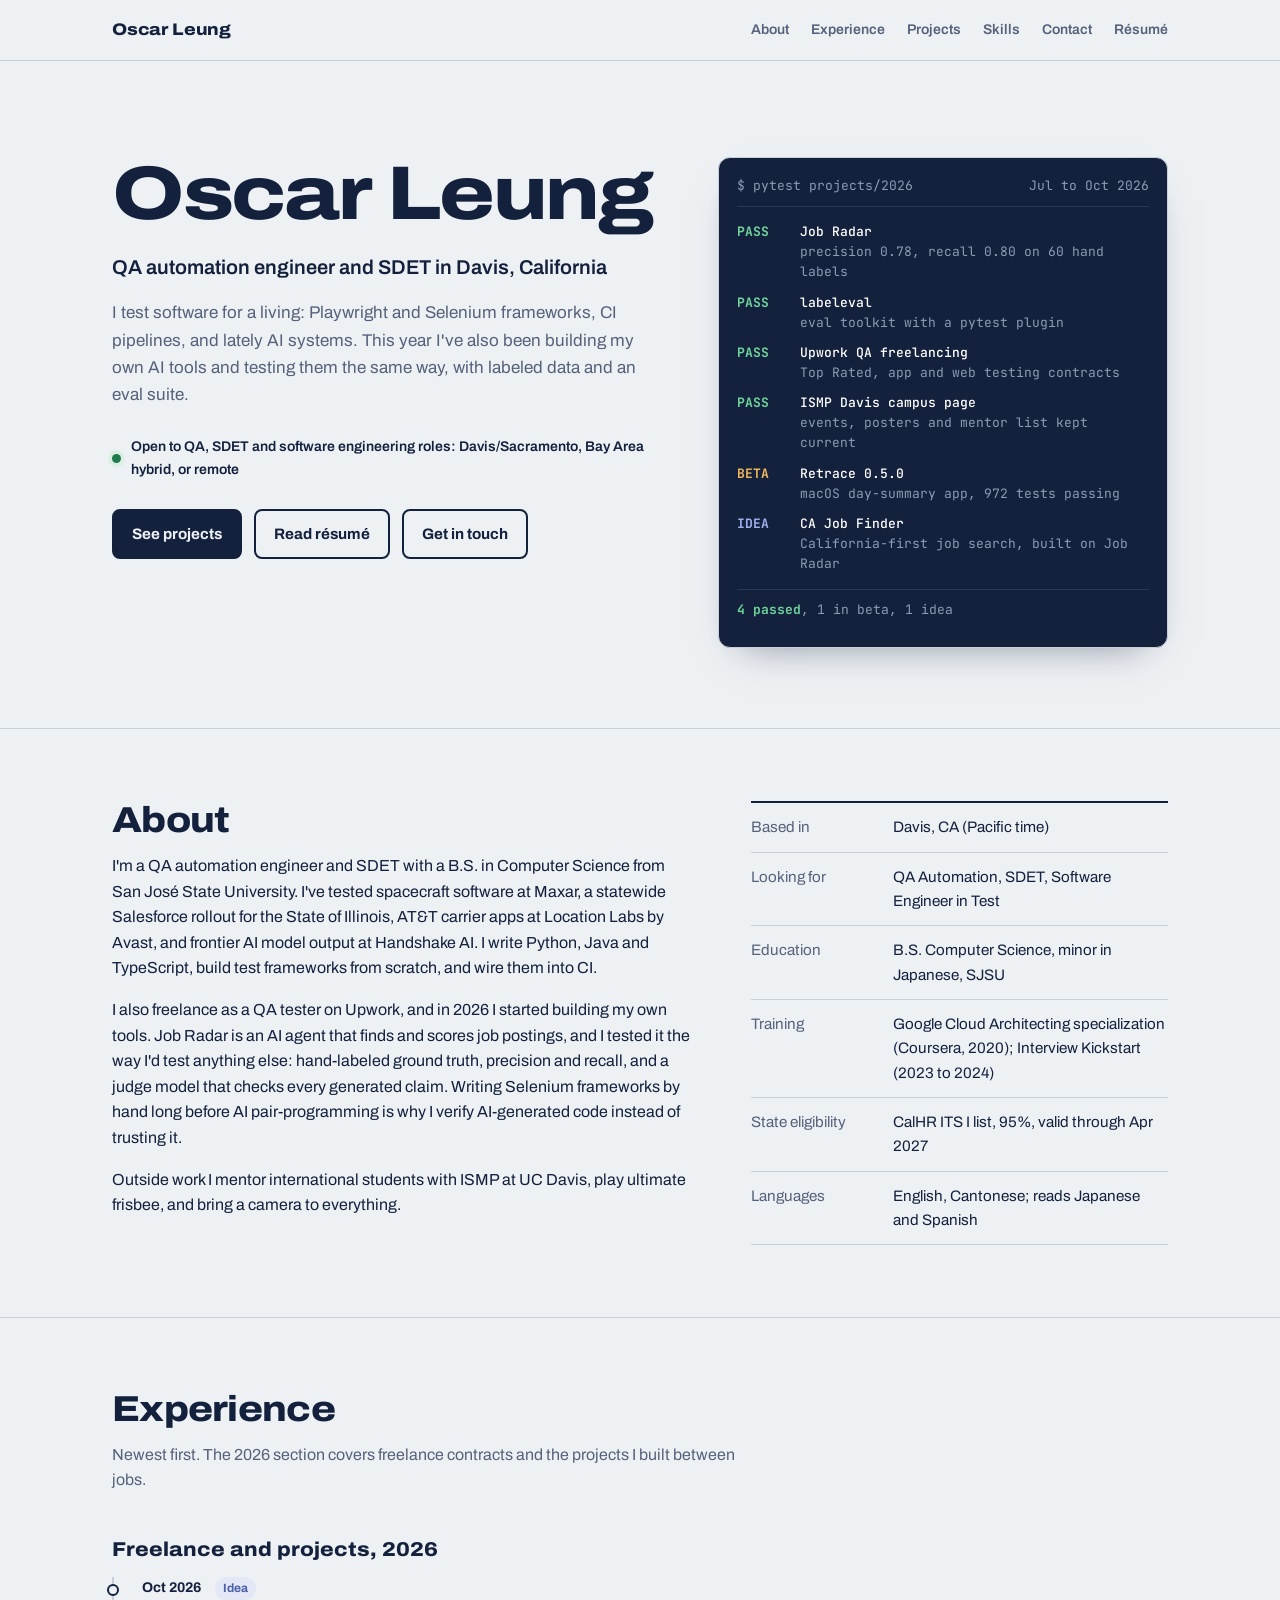
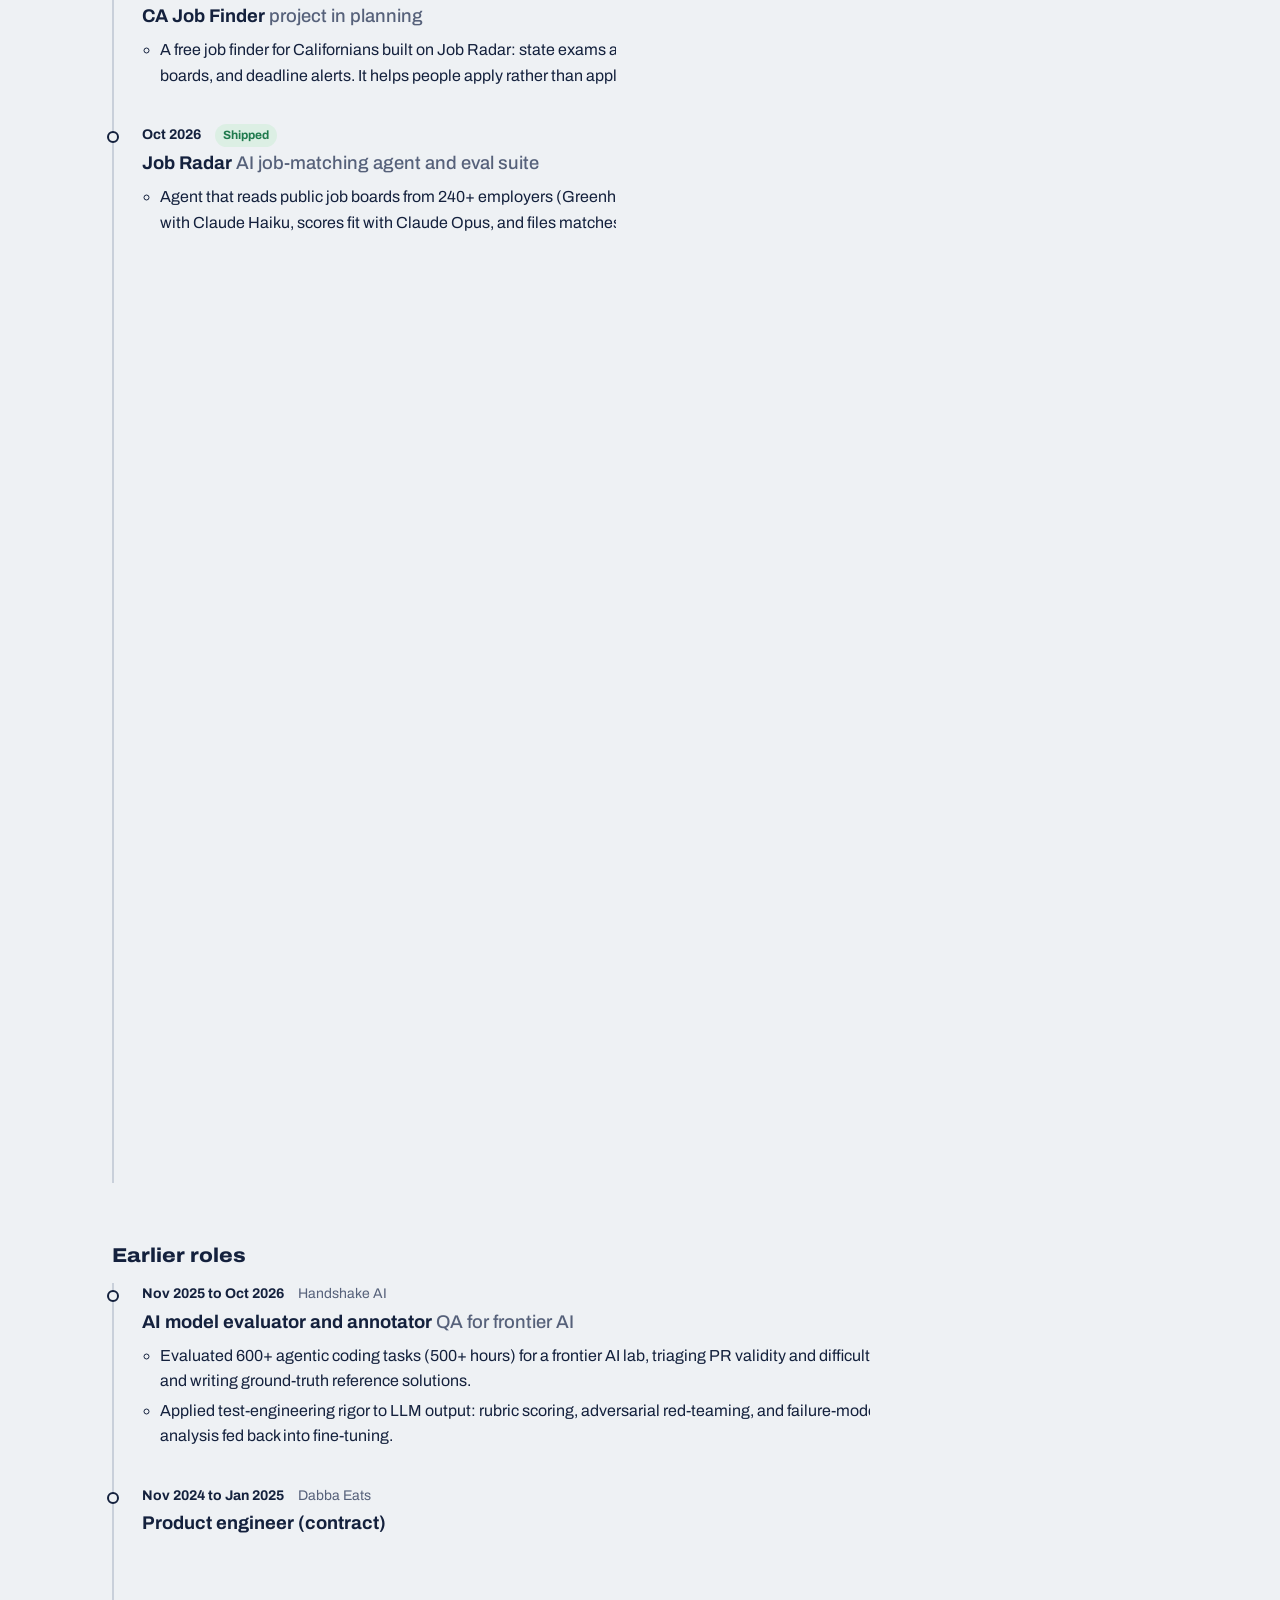
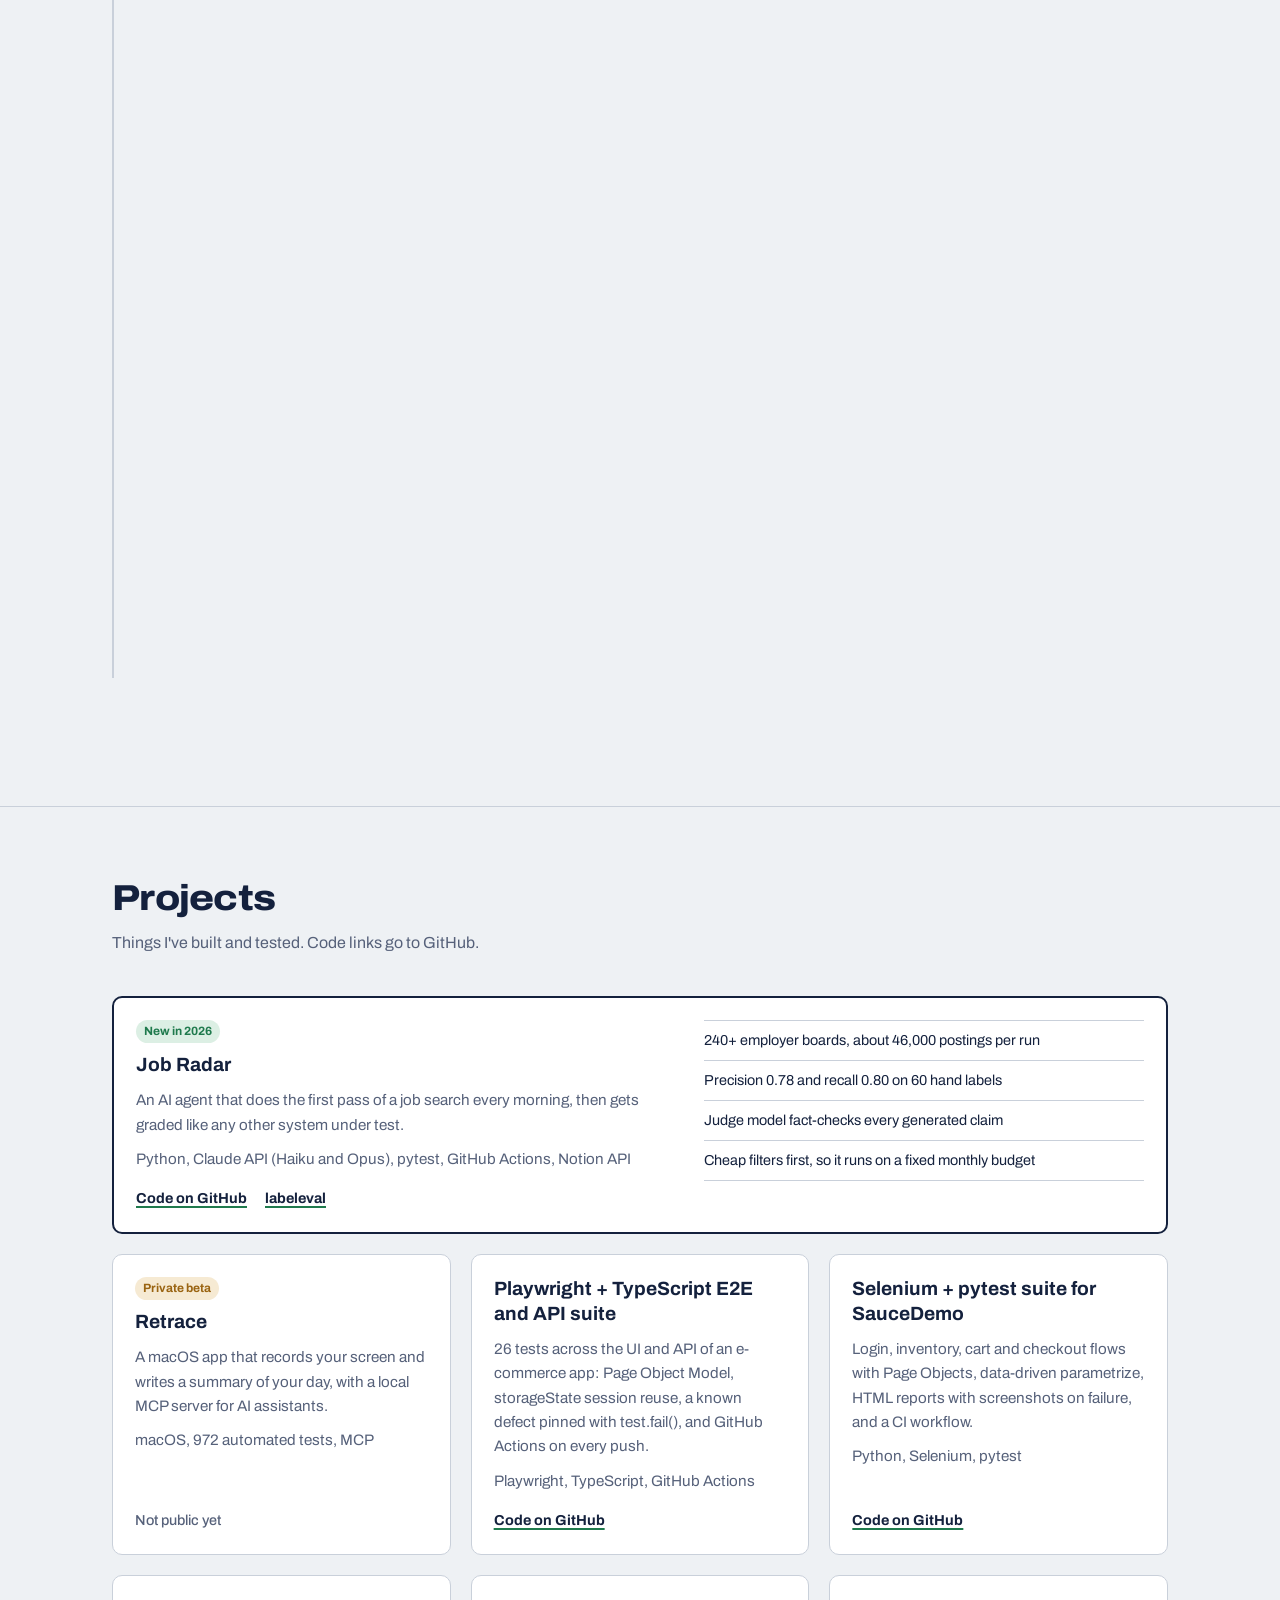
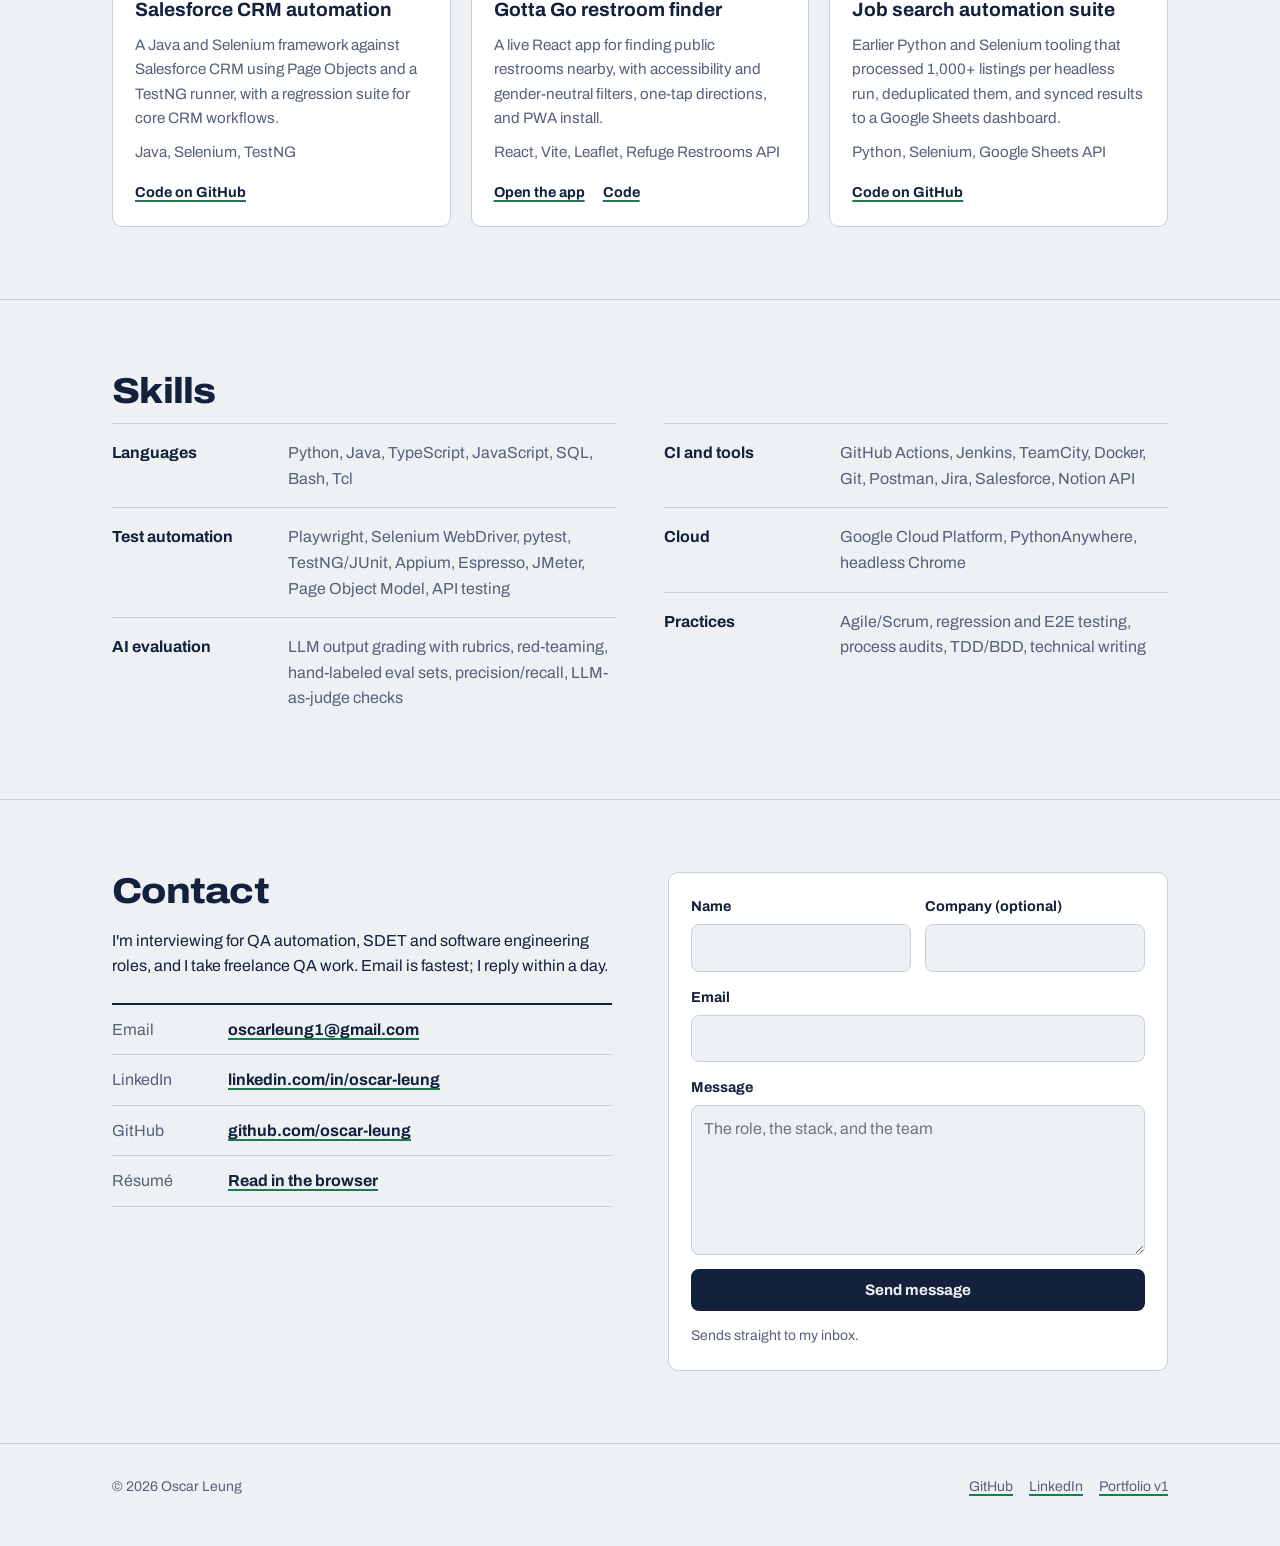
==== commit 2c4c9bac: "Redesign portfolio and add 2026 freelance and projects New layout: hero with a 2026 test-run panel, " ====
--- a/index.html
+++ b/index.html
@@ -3,34 +3,31 @@
 <head>
   <meta charset="UTF-8" />
   <meta name="viewport" content="width=device-width, initial-scale=1.0" />
-  <meta name="description" content="Oscar Leung — QA Automation Engineer & SDET, testing professionally since 2019 across aerospace, government, consumer tech, and AI. Playwright + TypeScript, Selenium + pytest, CI/CD. Davis/Sacramento, Bay Area, or remote." />
-
-  <!-- Open Graph / social preview -->
+  <title>Oscar Leung | QA Automation Engineer &amp; SDET</title>
+  <meta name="description" content="Oscar Leung, QA Automation Engineer and SDET in Davis, CA. Playwright, Selenium, pytest and CI/CD, plus AI evaluation work and 2026 projects: Job Radar, labeleval and Retrace." />
+
   <meta property="og:type"        content="website" />
   <meta property="og:url"         content="https://oscar-leung.github.io/" />
-  <meta property="og:title"       content="Oscar Leung | QA Automation Engineer & SDET" />
-  <meta property="og:description" content="QA since 2019 across aerospace, government, consumer tech & AI. B.S. CS SJSU. Playwright · TypeScript · Selenium · pytest. Available Davis/Sacramento, Bay Area, or remote." />
+  <meta property="og:title"       content="Oscar Leung | QA Automation Engineer &amp; SDET" />
+  <meta property="og:description" content="QA automation across aerospace, government, consumer tech and AI. 2026 projects: Job Radar (AI job matching with a pytest eval suite), labeleval and Retrace. Davis, CA or remote." />
   <meta property="og:image"       content="https://oscar-leung.github.io/og-image.png" />
   <meta property="og:image:type"  content="image/png" />
   <meta property="og:image:width" content="1200" />
   <meta property="og:image:height" content="630" />
-
-  <!-- Twitter card -->
   <meta name="twitter:card"        content="summary_large_image" />
-  <meta name="twitter:title"       content="Oscar Leung | QA Automation Engineer & SDET" />
-  <meta name="twitter:description" content="QA since 2019 across aerospace, government, consumer tech & AI. Playwright · TypeScript · Selenium · pytest. Available Davis/Sacramento, Bay Area, or remote." />
+  <meta name="twitter:title"       content="Oscar Leung | QA Automation Engineer &amp; SDET" />
+  <meta name="twitter:description" content="QA automation across aerospace, government, consumer tech and AI. 2026 projects: Job Radar, labeleval and Retrace." />
   <meta name="twitter:image"       content="https://oscar-leung.github.io/og-image.png" />
   <link rel="canonical" href="https://oscar-leung.github.io/" />
-  <link rel="icon" href="data:image/svg+xml,%3Csvg xmlns='http://www.w3.org/2000/svg' viewBox='0 0 32 32'%3E%3Crect width='32' height='32' rx='7' fill='%23070b18'/%3E%3Ctext x='16' y='22' font-family='Helvetica,Arial,sans-serif' font-size='15' font-weight='bold' fill='%2338bdf8' text-anchor='middle'%3EOL%3C/text%3E%3C/svg%3E" />
-  <meta name="theme-color" content="#070b18" />
-  <title>Oscar Leung | QA Automation Engineer &amp; SDET</title>
+  <link rel="icon" href="data:image/svg+xml,%3Csvg xmlns='http://www.w3.org/2000/svg' viewBox='0 0 32 32'%3E%3Crect width='32' height='32' rx='7' fill='%2314213d'/%3E%3Ctext x='16' y='22' font-family='Helvetica,Arial,sans-serif' font-size='15' font-weight='bold' fill='%236fd39b' text-anchor='middle'%3EOL%3C/text%3E%3C/svg%3E" />
+  <meta name="theme-color" content="#14213d" />
+
   <link rel="preconnect" href="https://fonts.googleapis.com" />
   <link rel="preconnect" href="https://fonts.gstatic.com" crossorigin />
-  <link href="https://fonts.googleapis.com/css2?family=Inter:wght@400;500;600;700&family=Fira+Code:wght@400;500&display=swap" rel="stylesheet" />
-  <!-- Caveat font removed: its only consumer (etch-a-sketch signature card) was cut in the recruiter round -->
-  <link rel="stylesheet" href="css/style.css" />
-
-  <noscript><style>.fade-in, .fade-up { opacity: 1 !important; transform: none !important; animation: none !important; }</style></noscript>
+  <link href="https://fonts.googleapis.com/css2?family=Archivo:wdth,wght@62..125,400..800&family=JetBrains+Mono:wght@400;500;700&display=swap" rel="stylesheet" />
+  <link rel="stylesheet" href="css/site.css" />
+  <script>document.documentElement.classList.add('js');</script>
+
   <script type="application/ld+json">
 {
   "@context": "https://schema.org",
@@ -38,647 +35,347 @@
   "name": "Oscar Leung",
   "url": "https://oscar-leung.github.io/",
   "jobTitle": "QA Automation Engineer",
-  "description": "QA Automation Engineer and SDET, testing professionally since 2019 across aerospace, government, consumer tech, and frontier AI evaluation. Builds Playwright/TypeScript and Selenium/pytest frameworks with CI/CD.",
-  "alumniOf": {
-    "@type": "CollegeOrUniversity",
-    "name": "San José State University"
-  },
-  "knowsAbout": [
-    "Software Testing",
-    "Test Automation",
-    "Python",
-    "Java",
-    "TypeScript",
-    "Selenium",
-    "Playwright",
-    "pytest",
-    "API Testing",
-    "CI/CD",
-    "Salesforce",
-    "Quality Assurance",
-    "SDET"
-  ],
-  "address": {
-    "@type": "PostalAddress",
-    "addressLocality": "Davis",
-    "addressRegion": "CA",
-    "addressCountry": "US"
-  },
-  "sameAs": [
-    "https://www.linkedin.com/in/oscar-leung/",
-    "https://github.com/oscar-leung",
-    "https://www.youtube.com/@oscarleung7579"
-  ]
+  "description": "QA Automation Engineer and SDET working across aerospace, government, consumer tech and AI evaluation. Builds Playwright and Selenium/pytest frameworks with CI/CD, and AI tools with eval suites.",
+  "alumniOf": { "@type": "CollegeOrUniversity", "name": "San José State University" },
+  "knowsAbout": ["Software Testing", "Test Automation", "Python", "Java", "TypeScript", "Selenium", "Playwright", "pytest", "API Testing", "CI/CD", "LLM Evaluation", "Salesforce", "SDET"],
+  "address": { "@type": "PostalAddress", "addressLocality": "Davis", "addressRegion": "CA", "addressCountry": "US" },
+  "sameAs": ["https://www.linkedin.com/in/oscar-leung/", "https://github.com/oscar-leung", "https://www.youtube.com/@oscarleung7579"]
 }
   </script>
 </head>
 <body>
-
-  <a href="#main" class="skip-link">Skip to content</a>
-
-  <!-- NAV -->
-  <nav class="nav" id="nav" aria-label="Main navigation">
-    <div class="nav__inner">
-      <a href="#hero" class="nav__logo">OL<span class="nav__logo-dot">.</span></a>
-      <ul class="nav__links" id="navLinks">
-        <li><a href="#projects"   class="nav__link">Projects</a></li>
-        <li><a href="#experience" class="nav__link">Experience</a></li>
-        <li><a href="#skills"     class="nav__link">Skills</a></li>
-        <li><a href="#about"      class="nav__link">About</a></li>
-        <li><a href="#beyond"     class="nav__link">Beyond</a></li>
-        <li><a href="#contact"    class="nav__link contact-cta">Hire Me</a></li>
+  <a href="#main" class="skip">Skip to content</a>
+
+  <header class="top">
+    <div class="wrap">
+      <a href="#top" class="mark">Oscar Leung</a>
+      <button class="menu-btn" id="menuBtn" type="button" aria-expanded="false" aria-controls="menu">Menu</button>
+      <ul class="menu" id="menu">
+        <li><a href="#about">About</a></li>
+        <li><a href="#experience">Experience</a></li>
+        <li><a href="#projects">Projects</a></li>
+        <li><a href="#skills">Skills</a></li>
+        <li><a href="#contact">Contact</a></li>
+        <li><a href="/resume.html">Résumé</a></li>
       </ul>
-      <button class="nav__hamburger" id="hamburger" aria-label="Toggle menu" aria-expanded="false" aria-controls="navLinks">
-        <span></span><span></span><span></span>
-      </button>
     </div>
-  </nav>
+  </header>
 
   <main id="main">
 
-  <!-- HERO -->
-  <section class="hero" id="hero">
-    <div class="hero__bg"></div>
-    <div class="hero__content">
-      <p class="hero__greeting fade-up">Hi, I'm</p>
-      <h1 class="hero__name fade-up">Oscar Leung</h1>
-      <div class="hero__role fade-up">
-        <span class="visually-hidden">QA Automation Engineer, SDET, Software Engineer</span>
-        <span aria-hidden="true"><span class="hero__role-typed" id="typedText"></span><span class="hero__cursor">|</span></span>
-      </div>
-      <p class="hero__subtitle fade-up">
-        QA Automation Engineer &amp; SDET across aerospace, government, and consumer tech —
-        currently applying that rigor to frontier AI model evaluation.
-        I build Playwright and Selenium frameworks, wire them into CI, and catch the bugs before your users do —
-        so your team moves fast without breaking things.
-      </p>
-      <div class="hero__ctas fade-up">
-        <a href="#projects" class="btn btn--primary">See My Work</a>
-        <a href="/resume.html" class="btn btn--outline" title="Read the one-page résumé in the browser — no download">
-          <svg width="15" height="15" viewBox="0 0 24 24" fill="none" stroke="currentColor" stroke-width="2" stroke-linecap="round" stroke-linejoin="round"><path d="M18 13v6a2 2 0 0 1-2 2H5a2 2 0 0 1-2-2V8a2 2 0 0 1 2-2h6"/><polyline points="15 3 21 3 21 9"/><line x1="10" y1="14" x2="21" y2="3"/></svg>
-          Résumé
-        </a>
-        <a href="#contact" class="btn btn--ghost">Hire Me</a>
-      </div>
-      <div class="hero__available fade-up">
-        <span class="hero__dot"></span>
-        <span>Open to work &mdash; Davis / Sacramento · Bay Area · Remote</span>
-      </div>
-    </div>
-    <div class="hero__scroll-hint" aria-hidden="true">
-      <div class="hero__scroll-line"></div>
-    </div>
-  </section>
-
-  <!-- PROJECTS -->
-  <section class="section" id="projects">
-    <div class="container">
-      <div class="section__header fade-in">
-        <p class="section__eyebrow">What I've Built</p>
-        <h2 class="section__title">Projects</h2>
-      </div>
-
-      <!-- FEATURED -->
-      <div class="featured-project fade-in">
-        <div class="featured-project__content">
-          <p class="featured-project__label">&#11088; Featured Project</p>
-          <h3 class="featured-project__title">Playwright + TypeScript E2E &amp; API Suite</h3>
-          <p class="featured-project__desc">
-            My flagship QA portfolio: a 26-test Playwright/TypeScript suite covering UI and API
-            layers of a real e-commerce app, built the way a production test suite should be —
-            Page Object Model architecture, session-reuse authentication via storageState,
-            a real defect documented with test.fail(), and GitHub Actions CI running the full
-            suite on every push.
+    <section class="hero" id="top">
+      <div class="wrap">
+        <div>
+          <h1>Oscar Leung</h1>
+          <p class="role">QA automation engineer and SDET in Davis, California</p>
+          <p class="lede">
+            I test software for a living: Playwright and Selenium frameworks, CI pipelines,
+            and lately AI systems. This year I've also been building my own AI tools and
+            testing them the same way, with labeled data and an eval suite.
           </p>
-          <div class="featured-project__bullets">
-            <div class="bullet"><span>&#9654;</span>26 tests across UI and API layers — login, cart, checkout, REST endpoints</div>
-            <div class="bullet"><span>&#9654;</span>Page Object Model with typed fixtures — maintainable, not brittle</div>
-            <div class="bullet"><span>&#9654;</span>storageState session reuse — authenticated tests without repeated logins</div>
-            <div class="bullet"><span>&#9654;</span>A known app bug pinned with test.fail() — defects documented, not hidden</div>
-            <div class="bullet"><span>&#9654;</span>GitHub Actions CI on every push — green badge, public run history</div>
+          <p class="status">Open to QA, SDET and software engineering roles: Davis/Sacramento, Bay Area hybrid, or remote</p>
+          <div class="actions">
+            <a class="btn btn-solid" href="#projects">See projects</a>
+            <a class="btn btn-line" href="/resume.html">Read résumé</a>
+            <a class="btn btn-line" href="#contact">Get in touch</a>
           </div>
-          <div class="featured-project__tags tags">
-            <span class="tag tag--accent">Playwright</span>
-            <span class="tag tag--accent">TypeScript</span>
-            <span class="tag tag--accent">GitHub Actions</span>
-            <span class="tag tag--accent">API Testing</span>
-            <span class="tag tag--accent">POM</span>
-          </div>
-        </div>
-        <div class="featured-project__links">
-          <a href="https://github.com/oscar-leung/playwright-qa-portfolio/actions/workflows/playwright.yml" target="_blank" rel="noopener" title="Latest CI runs">
-            <img src="https://img.shields.io/github/actions/workflow/status/oscar-leung/playwright-qa-portfolio/playwright.yml?branch=main&amp;label=Playwright%20CI" alt="Playwright CI status" loading="lazy" width="116" height="20" />
-          </a>
-          <a href="https://github.com/oscar-leung/playwright-qa-portfolio" target="_blank" rel="noopener" class="btn btn--outline btn--sm">
-            <svg width="16" height="16" viewBox="0 0 24 24" fill="currentColor"><path d="M12 0C5.374 0 0 5.373 0 12c0 5.302 3.438 9.8 8.207 11.387.599.111.793-.261.793-.577v-2.234c-3.338.726-4.033-1.416-4.033-1.416-.546-1.387-1.333-1.756-1.333-1.756-1.089-.745.083-.729.083-.729 1.205.084 1.839 1.237 1.839 1.237 1.07 1.834 2.807 1.304 3.492.997.107-.775.418-1.305.762-1.604-2.665-.305-5.467-1.334-5.467-5.931 0-1.311.469-2.381 1.236-3.221-.124-.303-.535-1.524.117-3.176 0 0 1.008-.322 3.301 1.23A11.509 11.509 0 0 1 12 5.803c1.02.005 2.047.138 3.006.404 2.291-1.552 3.297-1.23 3.297-1.23.653 1.653.242 2.874.118 3.176.77.84 1.235 1.911 1.235 3.221 0 4.609-2.807 5.624-5.479 5.921.43.372.823 1.102.823 2.222v3.293c0 .319.192.694.801.576C20.566 21.797 24 17.3 24 12c0-6.627-5.373-12-12-12z"/></svg>
-            View on GitHub
-          </a>
-        </div>
-      </div>
-
-      <!-- PROJECT GRID -->
-      <div class="projects__grid fade-in">
-
-        <article class="project-card">
-          <div class="project-card__head">
-            <span class="project-card__icon">&#128268;</span>
-            <a href="https://github.com/oscar-leung/CRM-Automation" target="_blank" rel="noopener" class="project-card__gh" title="GitHub">
-              <svg width="18" height="18" viewBox="0 0 24 24" fill="currentColor"><path d="M12 0C5.374 0 0 5.373 0 12c0 5.302 3.438 9.8 8.207 11.387.599.111.793-.261.793-.577v-2.234c-3.338.726-4.033-1.416-4.033-1.416-.546-1.387-1.333-1.756-1.333-1.756-1.089-.745.083-.729.083-.729 1.205.084 1.839 1.237 1.839 1.237 1.07 1.834 2.807 1.304 3.492.997.107-.775.418-1.305.762-1.604-2.665-.305-5.467-1.334-5.467-5.931 0-1.311.469-2.381 1.236-3.221-.124-.303-.535-1.524.117-3.176 0 0 1.008-.322 3.301 1.23A11.509 11.509 0 0 1 12 5.803c1.02.005 2.047.138 3.006.404 2.291-1.552 3.297-1.23 3.297-1.23.653 1.653.242 2.874.118 3.176.77.84 1.235 1.911 1.235 3.221 0 4.609-2.807 5.624-5.479 5.921.43.372.823 1.102.823 2.222v3.293c0 .319.192.694.801.576C20.566 21.797 24 17.3 24 12c0-6.627-5.373-12-12-12z"/></svg>
-            </a>
-          </div>
-          <h3 class="project-card__title">Salesforce CRM Automation</h3>
-          <p class="project-card__desc">Java + Selenium framework built against Salesforce CRM from scratch using Page Object Model — full separation of concerns, TestNG runner, regression suite covering core CRM workflows.</p>
-          <div class="tags">
-            <span class="tag">Java</span><span class="tag">Selenium</span><span class="tag">TestNG</span><span class="tag">Salesforce</span><span class="tag">POM</span>
-          </div>
-        </article>
-
-        <article class="project-card">
-          <div class="project-card__head">
-            <span class="project-card__icon">&#128202;</span>
-            <a href="https://github.com/oscar-leung/qa-portfolio" target="_blank" rel="noopener" class="project-card__gh" title="GitHub">
-              <svg width="18" height="18" viewBox="0 0 24 24" fill="currentColor"><path d="M12 0C5.374 0 0 5.373 0 12c0 5.302 3.438 9.8 8.207 11.387.599.111.793-.261.793-.577v-2.234c-3.338.726-4.033-1.416-4.033-1.416-.546-1.387-1.333-1.756-1.333-1.756-1.089-.745.083-.729.083-.729 1.205.084 1.839 1.237 1.839 1.237 1.07 1.834 2.807 1.304 3.492.997.107-.775.418-1.305.762-1.604-2.665-.305-5.467-1.334-5.467-5.931 0-1.311.469-2.381 1.236-3.221-.124-.303-.535-1.524.117-3.176 0 0 1.008-.322 3.301 1.23A11.509 11.509 0 0 1 12 5.803c1.02.005 2.047.138 3.006.404 2.291-1.552 3.297-1.23 3.297-1.23.653 1.653.242 2.874.118 3.176.77.84 1.235 1.911 1.235 3.221 0 4.609-2.807 5.624-5.479 5.921.43.372.823 1.102.823 2.222v3.293c0 .319.192.694.801.576C20.566 21.797 24 17.3 24 12c0-6.627-5.373-12-12-12z"/></svg>
-            </a>
-          </div>
-          <h3 class="project-card__title">Selenium + pytest E2E Suite — SauceDemo</h3>
-          <p class="project-card__desc">Professional E2E test suite for a real e-commerce app: four core flows — login, inventory, cart, and checkout — covered with Python, Selenium, and pytest. Page Object Model architecture, data-driven parametrize, HTML failure reports with automatic screenshots, and a GitHub Actions CI workflow.</p>
-          <div class="tags">
-            <span class="tag">Python</span><span class="tag">Selenium</span><span class="tag">pytest</span><span class="tag">POM</span><span class="tag">GitHub Actions</span>
-          </div>
-          <!-- pytest CI badge removed until qa-portfolio main workflow is green again -->
-        </article>
-
-        <article class="project-card">
-          <div class="project-card__head">
-            <span class="project-card__icon">&#128188;</span>
-            <a href="https://github.com/oscar-leung/verbose-octo-carnival" target="_blank" rel="noopener" class="project-card__gh" title="GitHub">
-              <svg width="18" height="18" viewBox="0 0 24 24" fill="currentColor"><path d="M12 0C5.374 0 0 5.373 0 12c0 5.302 3.438 9.8 8.207 11.387.599.111.793-.261.793-.577v-2.234c-3.338.726-4.033-1.416-4.033-1.416-.546-1.387-1.333-1.756-1.333-1.756-1.089-.745.083-.729.083-.729 1.205.084 1.839 1.237 1.839 1.237 1.07 1.834 2.807 1.304 3.492.997.107-.775.418-1.305.762-1.604-2.665-.305-5.467-1.334-5.467-5.931 0-1.311.469-2.381 1.236-3.221-.124-.303-.535-1.524.117-3.176 0 0 1.008-.322 3.301 1.23A11.509 11.509 0 0 1 12 5.803c1.02.005 2.047.138 3.006.404 2.291-1.552 3.297-1.23 3.297-1.23.653 1.653.242 2.874.118 3.176.77.84 1.235 1.911 1.235 3.221 0 4.609-2.807 5.624-5.479 5.921.43.372.823 1.102.823 2.222v3.293c0 .319.192.694.801.576C20.566 21.797 24 17.3 24 12c0-6.627-5.373-12-12-12z"/></svg>
-            </a>
-          </div>
-          <h3 class="project-card__title">Job Search Automation Suite</h3>
-          <p class="project-card__desc">Python/Selenium tooling that automates my own job-search pipeline: processes 1,000+ listings per headless run, deduplicates by URL, fills multi-platform application forms, and syncs every result to a Google Sheets dashboard — deployed 24/7 on PythonAnywhere with respectful, rate-limit-aware pacing.</p>
-          <div class="tags">
-            <span class="tag">Python</span><span class="tag">Selenium</span><span class="tag">Google Sheets API</span><span class="tag">PythonAnywhere</span><span class="tag">Headless Chrome</span>
-          </div>
-        </article>
-
-        <article class="project-card">
-          <div class="project-card__head">
-            <span class="project-card__icon">&#128506;</span>
-            <a href="https://oscar-leung.github.io/restroom-finder/" target="_blank" rel="noopener" class="project-card__gh" title="Live demo">
-              <svg width="18" height="18" viewBox="0 0 24 24" fill="none" stroke="currentColor" stroke-width="2" stroke-linecap="round" stroke-linejoin="round"><path d="M18 13v6a2 2 0 0 1-2 2H5a2 2 0 0 1-2-2V8a2 2 0 0 1 2-2h6"/><polyline points="15 3 21 3 21 9"/><line x1="10" y1="14" x2="21" y2="3"/></svg>
-            </a>
-            <a href="https://github.com/oscar-leung/restroom-finder" target="_blank" rel="noopener" class="project-card__gh" title="GitHub">
-              <svg width="18" height="18" viewBox="0 0 24 24" fill="currentColor"><path d="M12 0C5.374 0 0 5.373 0 12c0 5.302 3.438 9.8 8.207 11.387.599.111.793-.261.793-.577v-2.234c-3.338.726-4.033-1.416-4.033-1.416-.546-1.387-1.333-1.756-1.333-1.756-1.089-.745.083-.729.083-.729 1.205.084 1.839 1.237 1.839 1.237 1.07 1.834 2.807 1.304 3.492.997.107-.775.418-1.305.762-1.604-2.665-.305-5.467-1.334-5.467-5.931 0-1.311.469-2.381 1.236-3.221-.124-.303-.535-1.524.117-3.176 0 0 1.008-.322 3.301 1.23A11.509 11.509 0 0 1 12 5.803c1.02.005 2.047.138 3.006.404 2.291-1.552 3.297-1.23 3.297-1.23.653 1.653.242 2.874.118 3.176.77.84 1.235 1.911 1.235 3.221 0 4.609-2.807 5.624-5.479 5.921.43.372.823 1.102.823 2.222v3.293c0 .319.192.694.801.576C20.566 21.797 24 17.3 24 12c0-6.627-5.373-12-12-12z"/></svg>
-            </a>
-          </div>
-          <h3 class="project-card__title">Gotta Go — Restroom Finder (Live App)</h3>
-          <p class="project-card__desc">A deployed, user-facing React app: find public restrooms near you on an interactive map. React + Vite + Leaflet on the Refuge Restrooms API — browser geolocation, accessibility &amp; gender-neutral filters, one-tap directions, PWA-installable, live on GitHub Pages. Proof I ship products, not just test them.</p>
-          <div class="tags">
-            <span class="tag">React</span><span class="tag">Vite</span><span class="tag">Leaflet</span><span class="tag">REST API</span><span class="tag">GitHub Pages</span>
-          </div>
-        </article>
-
-      </div>
-    </div>
-  </section>
-
-  <!-- EXPERIENCE -->
-  <section class="section" id="experience">
-    <div class="container">
-      <div class="section__header fade-in">
-        <p class="section__eyebrow">Where I've Worked</p>
-        <h2 class="section__title">Experience</h2>
-      </div>
-      <div class="timeline fade-in">
-
-        <div class="timeline__item">
-          <div class="timeline__dot"></div>
-          <div class="timeline__content">
-            <div class="timeline__meta">
-              <span class="timeline__period">Nov 2025 – Present</span>
-              <span class="timeline__company">Handshake AI</span>
-            </div>
-            <h3 class="timeline__role">AI Model Evaluator &amp; Annotator (QA for frontier AI)</h3>
-            <ul class="timeline__bullets">
-              <li>Evaluated 600+ agentic coding tasks (500+ hours) for a frontier AI lab — triaging PR validity/difficulty and authoring ground-truth reference solutions</li>
-              <li>Applied test-engineering rigor to LLM output: rubric-based scoring, adversarial red-teaming, failure-mode analysis fed back into fine-tuning</li>
-            </ul>
-            <div class="tags">
-              <span class="tag">LLM Evaluation</span><span class="tag">Code Review</span><span class="tag">Red-Teaming</span><span class="tag">TypeScript/Python</span>
-            </div>
-          </div>
-        </div>
-
-        <div class="timeline__item">
-          <div class="timeline__dot"></div>
-          <div class="timeline__content">
-            <div class="timeline__meta">
-              <span class="timeline__period">Nov 2024 – Jan 2025</span>
-              <span class="timeline__company">Dabba Eats</span>
-            </div>
-            <h3 class="timeline__role">Product Engineer (contract)</h3>
-            <ul class="timeline__bullets">
-              <li>Shipped end-to-end delivery-platform workflows with founders — requirements to release in a two-person team</li>
-              <li>Built the platform's ordering and fulfillment flows on Bubble, owning product design decisions end to end</li>
-            </ul>
-            <div class="tags">
-              <span class="tag">Bubble</span><span class="tag">Product</span><span class="tag">Startup</span>
-            </div>
-          </div>
-        </div>
-
-        <div class="timeline__item">
-          <div class="timeline__dot"></div>
-          <div class="timeline__content">
-            <div class="timeline__meta">
-              <span class="timeline__period">Apr – Sep 2024</span>
-              <span class="timeline__company">State of Illinois &middot; via Tequity Partners</span>
-            </div>
-            <h3 class="timeline__role">Software QA Engineer (Remote)</h3>
-            <ul class="timeline__bullets">
-              <li>Automated 300+ test cases across two government Salesforce projects from the ground up</li>
-              <li>JMeter load testing on a financial web platform under high-traffic simulation scenarios</li>
-              <li>Reduced manual QA overhead and accelerated delivery cycles for state-level software</li>
-            </ul>
-            <div class="tags">
-              <span class="tag">Salesforce</span><span class="tag">JMeter</span><span class="tag">Selenium</span><span class="tag">Government</span>
-            </div>
-          </div>
-        </div>
-
-        <div class="timeline__item">
-          <div class="timeline__dot"></div>
-          <div class="timeline__content">
-            <div class="timeline__meta">
-              <span class="timeline__period">Mar – Nov 2023</span>
-              <span class="timeline__company">Maxar Technologies</span>
-            </div>
-            <h3 class="timeline__role">Spacecraft Systems Integration &amp; Test Engineer</h3>
-            <ul class="timeline__bullets">
-              <li>Automated spacecraft simulation environments in Tcl — reduced test execution time ~35%</li>
-              <li>Modernized legacy tooling and built auto-generation scripts for simulation data pipelines</li>
-              <li>Operated under strict NASA and CMMI compliance standards in a safety-critical environment</li>
-            </ul>
-            <div class="tags">
-              <span class="tag">Tcl</span><span class="tag">Python</span><span class="tag">Simulation</span><span class="tag">NASA/CMMI</span>
-            </div>
-          </div>
-        </div>
-
-        <div class="timeline__item">
-          <div class="timeline__dot"></div>
-          <div class="timeline__content">
-            <div class="timeline__meta">
-              <span class="timeline__period">Mar 2022 – Mar 2023</span>
-              <span class="timeline__company">Maxar Technologies</span>
-            </div>
-            <h3 class="timeline__role">Junior Software Quality Engineer</h3>
-            <ul class="timeline__bullets">
-              <li>Built Selenium/Java automation framework for spacecraft integration application from scratch</li>
-              <li>Organized regression suites with TestNG; integrated automated runs into Jenkins CI/CD pipeline</li>
-              <li>Collaborated with systems engineers on defect triage for high-reliability flight software</li>
-            </ul>
-            <div class="tags">
-              <span class="tag">Java</span><span class="tag">Selenium</span><span class="tag">TestNG</span><span class="tag">Jenkins</span>
-            </div>
-          </div>
-        </div>
-
-        <div class="timeline__item">
-          <div class="timeline__dot"></div>
-          <div class="timeline__content">
-            <div class="timeline__meta">
-              <span class="timeline__period">Jun – Nov 2019</span>
-              <span class="timeline__company">Location Labs / Avast</span>
-            </div>
-            <h3 class="timeline__role">QA Engineer I</h3>
-            <ul class="timeline__bullets">
-              <li>Quality assurance for AT&amp;T carrier apps at scale — 500+ Jira tickets triaged, 200+ defects filed, 330 fixes verified</li>
-              <li>Android UI testing with Espresso; iOS &amp; Android compatibility across multiple OS versions</li>
-              <li>Led bug triage sessions and worked directly with developers to drive defect resolution</li>
-            </ul>
-            <div class="tags">
-              <span class="tag">Espresso</span><span class="tag">Appium</span><span class="tag">Android / iOS</span><span class="tag">JIRA</span>
-            </div>
-          </div>
-        </div>
-
-      </div>
-    </div>
-  </section>
-
-  <!-- SKILLS -->
-  <section class="section section--alt" id="skills">
-    <div class="container">
-      <div class="section__header fade-in">
-        <p class="section__eyebrow">What I Know</p>
-        <h2 class="section__title">Technical Skills</h2>
-      </div>
-      <div class="skills__grid fade-in">
-
-        <div class="skill-card">
-          <div class="skill-card__icon">&#128187;</div>
-          <h3 class="skill-card__title">Languages</h3>
-          <div class="tags">
-            <span class="tag">Python</span>
-            <span class="tag">Java</span>
-            <span class="tag">JavaScript</span>
-            <span class="tag">SQL</span>
-            <span class="tag">Bash / Shell</span>
-            <span class="tag">Tcl</span>
-          </div>
-        </div>
-
-        <div class="skill-card">
-          <div class="skill-card__icon">&#129514;</div>
-          <h3 class="skill-card__title">Test &amp; Automation</h3>
-          <div class="tags">
-            <span class="tag">Selenium WebDriver</span>
-            <span class="tag">Playwright</span>
-            <span class="tag">pytest</span>
-            <span class="tag">JUnit / TestNG</span>
-            <span class="tag">Appium</span>
-            <span class="tag">Espresso</span>
-            <span class="tag">JMeter</span>
-            <span class="tag">Page Object Model</span>
-            <span class="tag">API Testing</span>
-          </div>
-        </div>
-
-        <div class="skill-card">
-          <div class="skill-card__icon">&#9881;</div>
-          <h3 class="skill-card__title">Tools &amp; Platforms</h3>
-          <div class="tags">
-            <span class="tag">Git &amp; GitHub</span>
-            <span class="tag">GitHub Actions</span>
-            <span class="tag">Jenkins</span>
-            <span class="tag">TeamCity</span>
-            <span class="tag">Docker</span>
-            <span class="tag">Postman</span>
-            <span class="tag">JIRA</span>
-            <span class="tag">Salesforce</span>
-          </div>
-        </div>
-
-        <div class="skill-card">
-          <div class="skill-card__icon">&#9729;</div>
-          <h3 class="skill-card__title">Cloud &amp; Infrastructure</h3>
-          <div class="tags">
-            <span class="tag">Google Cloud Platform</span>
-            <span class="tag">PythonAnywhere</span>
-            <span class="tag">CI/CD Pipelines</span>
-            <span class="tag">Headless Chrome</span>
-            <span class="tag">Google Sheets API</span>
-          </div>
-        </div>
-
-        <div class="skill-card">
-          <div class="skill-card__icon">&#128200;</div>
-          <h3 class="skill-card__title">Methodology</h3>
-          <div class="tags">
-            <span class="tag">Agile / Scrum</span>
-            <span class="tag">TDD / BDD</span>
-            <span class="tag">E2E Testing</span>
-            <span class="tag">Regression Testing</span>
-            <span class="tag">System Design</span>
-          </div>
-        </div>
-
-        <div class="skill-card">
-          <div class="skill-card__icon">&#127760;</div>
-          <h3 class="skill-card__title">Communication &amp; Languages</h3>
-          <div class="tags">
-            <span class="tag">Cross-team collab</span>
-            <span class="tag">Technical writing</span>
-            <span class="tag">Async-first</span>
-            <span class="tag">Cantonese</span>
-            <span class="tag">Japanese</span>
-            <span class="tag">Spanish</span>
-          </div>
-        </div>
-
-      </div>
-    </div>
-  </section>
-
-  <!-- ABOUT -->
-  <section class="section" id="about">
-    <div class="container">
-      <div class="section__header fade-in">
-        <p class="section__eyebrow">Who I Am</p>
-        <h2 class="section__title">About Me</h2>
-      </div>
-      <div class="about__grid fade-in">
-        <div class="about__text">
+        </div>
+
+        <figure class="run" aria-label="2026 projects shown as a test run">
+          <figcaption class="run-head"><span>$ pytest projects/2026</span><span>Jul to Oct 2026</span></figcaption>
+          <ol>
+            <li><span class="r r-pass">PASS</span><span><span class="t">Job Radar</span><span class="d">precision 0.78, recall 0.80 on 60 hand labels</span></span></li>
+            <li><span class="r r-pass">PASS</span><span><span class="t">labeleval</span><span class="d">eval toolkit with a pytest plugin</span></span></li>
+            <li><span class="r r-pass">PASS</span><span><span class="t">Upwork QA freelancing</span><span class="d">Top Rated, app and web testing contracts</span></span></li>
+            <li><span class="r r-pass">PASS</span><span><span class="t">ISMP Davis campus page</span><span class="d">events, posters and mentor list kept current</span></span></li>
+            <li><span class="r r-wip">BETA</span><span><span class="t">Retrace 0.5.0</span><span class="d">macOS day-summary app, 972 tests passing</span></span></li>
+            <li><span class="r r-idea">IDEA</span><span><span class="t">CA Job Finder</span><span class="d">California-first job search, built on Job Radar</span></span></li>
+          </ol>
+          <p class="run-foot"><b>4 passed</b>, 1 in beta, 1 idea</p>
+        </figure>
+      </div>
+    </section>
+
+    <section class="block" id="about">
+      <div class="wrap about">
+        <div>
+          <h2>About</h2>
           <p>
-            I'm a <strong>QA Automation Engineer &amp; SDET based in Davis, CA</strong> with a
-            <strong>B.S. in Computer Science from San José State University</strong>, testing
-            professionally <strong>since 2019</strong> across aerospace, government, consumer tech,
-            and AI. I write production Python, Java, and TypeScript, architect test automation
-            frameworks from scratch, and deliver measurable results — not just coverage numbers.
+            I'm a QA automation engineer and SDET with a B.S. in Computer Science from
+            San José State University. I've tested spacecraft software at Maxar, a statewide
+            Salesforce rollout for the State of Illinois, AT&amp;T carrier apps at Location Labs
+            by Avast, and frontier AI model output at Handshake AI. I write Python, Java and
+            TypeScript, build test frameworks from scratch, and wire them into CI.
           </p>
           <p>
-            My background spans <strong>spacecraft systems validation at Maxar</strong>,
-            <strong>Salesforce automation for the State of Illinois</strong>, mobile QA for
-            <strong>AT&T carrier apps at Location Labs / Avast</strong>, and product work at
-            Dabba Eats — and since November 2025 I've been applying that same rigor to
-            <strong>frontier AI model evaluation at Handshake AI</strong>: 600+ agentic coding
-            evaluations, rubric-based scoring, and adversarial red-teaming. I'm the engineer who
-            thinks about quality from day one — not as an afterthought.
+            I also freelance as a QA tester on Upwork, and in 2026 I started building my own tools. Job Radar
+            is an AI agent that finds and scores job postings, and I tested it the way I'd test
+            anything else: hand-labeled ground truth, precision and recall, and a judge model
+            that checks every generated claim. Writing Selenium frameworks by hand long before AI
+            pair-programming is why I verify AI-generated code instead of trusting it.
           </p>
           <p>
-            I shipped hand-written Selenium frameworks years before AI pair-programming existed —
-            which is why I can <strong>verify AI-generated code instead of trusting it</strong>.
+            Outside work I mentor international students with ISMP at UC Davis, play ultimate
+            frisbee, and bring a camera to everything.
           </p>
-          <p>
-            Currently available for <strong>Software Engineer, QA Automation, and SDET</strong> roles
-            in Davis/Sacramento, the Bay Area, or fully remote. Let's build something reliable together.
-          </p>
-
-          <div class="about__badges">
-            <span class="badge badge--green">&#10003; Available Now</span>
-            <span class="badge badge--green">&#10003; Davis / Bay Area &amp; Remote</span>
-            <span class="badge badge--blue">Testing since 2019</span>
+        </div>
+        <ul class="facts">
+          <li><span>Based in</span><span>Davis, CA (Pacific time)</span></li>
+          <li><span>Looking for</span><span>QA Automation, SDET, Software Engineer in Test</span></li>
+          <li><span>Education</span><span>B.S. Computer Science, minor in Japanese, SJSU</span></li>
+          <li><span>Training</span><span>Google Cloud Architecting specialization (Coursera, 2020); Interview Kickstart (2023 to 2024)</span></li>
+          <li><span>State eligibility</span><span>CalHR ITS I list, 95%, valid through Apr 2027</span></li>
+          <li><span>Languages</span><span>English, Cantonese; reads Japanese and Spanish</span></li>
+        </ul>
+      </div>
+    </section>
+
+    <section class="block" id="experience">
+      <div class="wrap">
+        <h2>Experience</h2>
+        <p class="intro">Newest first. The 2026 section covers freelance contracts and the projects I built between jobs.</p>
+
+        <h3 class="era">Freelance and projects, 2026</h3>
+        <ol class="tl">
+          <li>
+            <p class="tl-meta"><span class="when">Oct 2026</span><span class="pill pill-idea">Idea</span></p>
+            <h3>CA Job Finder <span class="org">project in planning</span></h3>
+            <ul>
+              <li>A free job finder for Californians built on Job Radar: state exams and SOQs, school district and county boards, and deadline alerts. It helps people apply rather than applying for them.</li>
+            </ul>
+          </li>
+          <li>
+            <p class="tl-meta"><span class="when">Oct 2026</span><span class="pill pill-pass">Shipped</span></p>
+            <h3>Job Radar <span class="org">AI job-matching agent and eval suite</span></h3>
+            <ul>
+              <li>Agent that reads public job boards from 240+ employers (Greenhouse, Lever, Ashby, Workday), filters with Claude Haiku, scores fit with Claude Opus, and files matches in Notion with an application kit and interview prep notes. Nothing is submitted automatically.</li>
+              <li>Scans about 46,000 postings per run on a daily GitHub Actions schedule. Regex pre-filters and a seen-cache keep it inside a fixed monthly API budget.</li>
+              <li>pytest eval suite on 60 hand-labeled postings: rewrote the scoring rubric after v1 matched 1 of 35 real fits, reaching precision 0.78 and recall 0.80. A judge model checks every generated sentence against the résumé; the latest batch had 0 major fabrications.</li>
+            </ul>
+          </li>
+          <li>
+            <p class="tl-meta"><span class="when">Oct 2026</span><span class="pill pill-pass">Published</span></p>
+            <h3>labeleval <span class="org">open-source eval toolkit</span></h3>
+            <ul>
+              <li>Pulled Job Radar's eval harness into a reusable package: precision and recall, bootstrap confidence intervals, threshold sweeps, and a pytest plugin.</li>
+            </ul>
+          </li>
+          <li>
+            <p class="tl-meta"><span class="when">2026</span><span class="pill pill-wip">Beta 0.5.0</span></p>
+            <h3>Retrace <span class="org">macOS screen-recording and day-summary app</span></h3>
+            <ul>
+              <li>Mac app that records the screen through the day and writes a summary of what you worked on. 972 automated tests passing.</li>
+              <li>Added a local, read-only MCP server so AI assistants can query your own history without it leaving the machine.</li>
+              <li>Dogfooding it daily and triaging capture bugs (permissions, app attribution, window titles) ahead of a public beta.</li>
+            </ul>
+          </li>
+          <li>
+            <p class="tl-meta"><span class="when">Oct 2025 to present</span><span>Upwork, Top Rated</span></p>
+            <h3>Freelance QA tester <span class="org">Upwork</span></h3>
+            <ul>
+              <li>Zealthy: remote QA engineer testing support tickets (Jun to Sep 2026).</li>
+              <li>Mystery digital shopping of online banking apps for a fintech research firm, across several credit union and fintech apps (Nov 2025 to present).</li>
+              <li>US app testing for MoonCow (Jun to Jul 2026), product and order-flow verification for Jecom (Apr to Jul 2026), and paid usability and market research studies.</li>
+            </ul>
+          </li>
+          <li>
+            <p class="tl-meta"><span class="when">2026 to present</span><span>Volunteer</span></p>
+            <h3>Staff mentor <span class="org">International Student Mentorship Program, Davis</span></h3>
+            <ul>
+              <li>Maintain the ISMP Davis campus page (events, posters and the mentor list) through the Sanity CMS.</li>
+              <li>Help run a connect group for UC Davis students and recruit new members on campus.</li>
+            </ul>
+          </li>
+        </ol>
+
+        <h3 class="era">Earlier roles</h3>
+        <ol class="tl">
+          <li>
+            <p class="tl-meta"><span class="when">Nov 2025 to Oct 2026</span><span>Handshake AI</span></p>
+            <h3>AI model evaluator and annotator <span class="org">QA for frontier AI</span></h3>
+            <ul>
+              <li>Evaluated 600+ agentic coding tasks (500+ hours) for a frontier AI lab, triaging PR validity and difficulty and writing ground-truth reference solutions.</li>
+              <li>Applied test-engineering rigor to LLM output: rubric scoring, adversarial red-teaming, and failure-mode analysis fed back into fine-tuning.</li>
+            </ul>
+          </li>
+          <li>
+            <p class="tl-meta"><span class="when">Nov 2024 to Jan 2025</span><span>Dabba Eats</span></p>
+            <h3>Product engineer (contract)</h3>
+            <ul>
+              <li>Shipped end-to-end delivery-platform workflows with the founders, from requirements to release, in a two-person team.</li>
+              <li>Built the ordering and fulfillment flows on Bubble and owned product design decisions.</li>
+            </ul>
+          </li>
+          <li>
+            <p class="tl-meta"><span class="when">Apr to Sep 2024</span><span>State of Illinois, via Tequity Partners</span></p>
+            <h3>Software QA engineer (remote)</h3>
+            <ul>
+              <li>Automated 300+ test cases across two government Salesforce projects from the ground up.</li>
+              <li>Ran JMeter load tests on a financial web platform under high-traffic scenarios.</li>
+            </ul>
+          </li>
+          <li>
+            <p class="tl-meta"><span class="when">Mar to Nov 2023</span><span>Maxar Technologies</span></p>
+            <h3>Spacecraft systems integration and test engineer</h3>
+            <ul>
+              <li>Automated spacecraft simulation environments in Tcl, cutting test execution time about 35%.</li>
+              <li>Modernized legacy tooling and wrote generators for simulation data pipelines under NASA and CMMI standards.</li>
+            </ul>
+          </li>
+          <li>
+            <p class="tl-meta"><span class="when">Mar 2022 to Mar 2023</span><span>Maxar Technologies</span></p>
+            <h3>Junior software quality engineer</h3>
+            <ul>
+              <li>Built a Selenium/Java automation framework for a spacecraft integration application from scratch.</li>
+              <li>Organized TestNG regression suites, ran them in Jenkins CI, and audited team processes against the program's QA checklist.</li>
+            </ul>
+          </li>
+          <li>
+            <p class="tl-meta"><span class="when">Jun to Nov 2019</span><span>Location Labs by Avast</span></p>
+            <h3>QA engineer I</h3>
+            <ul>
+              <li>QA for AT&amp;T carrier apps at scale: 500+ Jira tickets triaged, 200+ defects filed, 330 fixes verified.</li>
+              <li>Android UI testing with Espresso and iOS/Android compatibility testing across OS versions.</li>
+            </ul>
+          </li>
+        </ol>
+      </div>
+    </section>
+
+    <section class="block" id="projects">
+      <div class="wrap">
+        <h2>Projects</h2>
+        <p class="intro">Things I've built and tested. Code links go to GitHub.</p>
+        <div class="projects">
+
+          <article class="proj lead">
+            <span class="pill pill-pass">New in 2026</span>
+            <h3>Job Radar</h3>
+            <p>An AI agent that does the first pass of a job search every morning, then gets graded like any other system under test.</p>
+            <p class="stack">Python, Claude API (Haiku and Opus), pytest, GitHub Actions, Notion API</p>
+            <div class="links">
+              <a href="https://github.com/oscar-leung/job-radar" target="_blank" rel="noopener">Code on GitHub</a>
+              <a href="https://github.com/oscar-leung/labeleval" target="_blank" rel="noopener">labeleval</a>
+            </div>
+            <ul class="proj-points">
+              <li>240+ employer boards, about 46,000 postings per run</li>
+              <li>Precision 0.78 and recall 0.80 on 60 hand labels</li>
+              <li>Judge model fact-checks every generated claim</li>
+              <li>Cheap filters first, so it runs on a fixed monthly budget</li>
+            </ul>
+          </article>
+
+          <article class="proj">
+            <span class="pill pill-wip">Private beta</span>
+            <h3>Retrace</h3>
+            <p>A macOS app that records your screen and writes a summary of your day, with a local MCP server for AI assistants.</p>
+            <p class="stack">macOS, 972 automated tests, MCP</p>
+            <div class="links"><span class="muted">Not public yet</span></div>
+          </article>
+
+          <article class="proj">
+            <h3>Playwright + TypeScript E2E and API suite</h3>
+            <p>26 tests across the UI and API of an e-commerce app: Page Object Model, storageState session reuse, a known defect pinned with test.fail(), and GitHub Actions on every push.</p>
+            <p class="stack">Playwright, TypeScript, GitHub Actions</p>
+            <div class="links"><a href="https://github.com/oscar-leung/playwright-qa-portfolio" target="_blank" rel="noopener">Code on GitHub</a></div>
+          </article>
+
+          <article class="proj">
+            <h3>Selenium + pytest suite for SauceDemo</h3>
+            <p>Login, inventory, cart and checkout flows with Page Objects, data-driven parametrize, HTML reports with screenshots on failure, and a CI workflow.</p>
+            <p class="stack">Python, Selenium, pytest</p>
+            <div class="links"><a href="https://github.com/oscar-leung/qa-portfolio" target="_blank" rel="noopener">Code on GitHub</a></div>
+          </article>
+
+          <article class="proj">
+            <h3>Salesforce CRM automation</h3>
+            <p>A Java and Selenium framework against Salesforce CRM using Page Objects and a TestNG runner, with a regression suite for core CRM workflows.</p>
+            <p class="stack">Java, Selenium, TestNG</p>
+            <div class="links"><a href="https://github.com/oscar-leung/CRM-Automation" target="_blank" rel="noopener">Code on GitHub</a></div>
+          </article>
+
+          <article class="proj">
+            <h3>Gotta Go restroom finder</h3>
+            <p>A live React app for finding public restrooms nearby, with accessibility and gender-neutral filters, one-tap directions, and PWA install.</p>
+            <p class="stack">React, Vite, Leaflet, Refuge Restrooms API</p>
+            <div class="links">
+              <a href="https://oscar-leung.github.io/restroom-finder/" target="_blank" rel="noopener">Open the app</a>
+              <a href="https://github.com/oscar-leung/restroom-finder" target="_blank" rel="noopener">Code</a>
+            </div>
+          </article>
+
+          <article class="proj">
+            <h3>Job search automation suite</h3>
+            <p>Earlier Python and Selenium tooling that processed 1,000+ listings per headless run, deduplicated them, and synced results to a Google Sheets dashboard.</p>
+            <p class="stack">Python, Selenium, Google Sheets API</p>
+            <div class="links"><a href="https://github.com/oscar-leung/verbose-octo-carnival" target="_blank" rel="noopener">Code on GitHub</a></div>
+          </article>
+
+        </div>
+      </div>
+    </section>
+
+    <section class="block" id="skills">
+      <div class="wrap">
+        <h2>Skills</h2>
+        <div class="skills">
+          <dl>
+            <div class="skill-row"><dt>Languages</dt><dd>Python, Java, TypeScript, JavaScript, SQL, Bash, Tcl</dd></div>
+            <div class="skill-row"><dt>Test automation</dt><dd>Playwright, Selenium WebDriver, pytest, TestNG/JUnit, Appium, Espresso, JMeter, Page Object Model, API testing</dd></div>
+            <div class="skill-row"><dt>AI evaluation</dt><dd>LLM output grading with rubrics, red-teaming, hand-labeled eval sets, precision/recall, LLM-as-judge checks</dd></div>
+          </dl>
+          <dl>
+            <div class="skill-row"><dt>CI and tools</dt><dd>GitHub Actions, Jenkins, TeamCity, Docker, Git, Postman, Jira, Salesforce, Notion API</dd></div>
+            <div class="skill-row"><dt>Cloud</dt><dd>Google Cloud Platform, PythonAnywhere, headless Chrome</dd></div>
+            <div class="skill-row"><dt>Practices</dt><dd>Agile/Scrum, regression and E2E testing, process audits, TDD/BDD, technical writing</dd></div>
+          </dl>
+        </div>
+      </div>
+    </section>
+
+    <section class="block" id="contact">
+      <div class="wrap contact">
+        <div>
+          <h2>Contact</h2>
+          <p>I'm interviewing for QA automation, SDET and software engineering roles, and I take freelance QA work. Email is fastest; I reply within a day.</p>
+          <ul class="channels">
+            <li><span>Email</span><a href="mailto:oscarleung1@gmail.com">oscarleung1@gmail.com</a></li>
+            <li><span>LinkedIn</span><a href="https://www.linkedin.com/in/oscar-leung/" target="_blank" rel="noopener">linkedin.com/in/oscar-leung</a></li>
+            <li><span>GitHub</span><a href="https://github.com/oscar-leung" target="_blank" rel="noopener">github.com/oscar-leung</a></li>
+            <li><span>Résumé</span><a href="/resume.html">Read in the browser</a></li>
+          </ul>
+        </div>
+
+        <form class="msg" action="https://formsubmit.co/oscarleung1@gmail.com" method="POST">
+          <input type="hidden" name="_captcha" value="false" />
+          <input type="hidden" name="_subject" value="Portfolio Contact — New Message" />
+          <input type="hidden" name="_next" value="https://oscar-leung.github.io/#contact" />
+          <input type="text" name="_honey" class="vh" tabindex="-1" autocomplete="off" aria-hidden="true" />
+          <div class="pair">
+            <div class="field"><label for="name">Name</label><input id="name" name="name" autocomplete="name" required /></div>
+            <div class="field"><label for="company">Company (optional)</label><input id="company" name="company" autocomplete="organization" /></div>
           </div>
-        </div>
-
-        <div class="about__right">
-          <div class="stats-grid">
-            <div class="stat-card">
-              <span class="stat-card__num">2019</span>
-              <span class="stat-card__label">Testing professionally since</span>
-            </div>
-            <div class="stat-card">
-              <span class="stat-card__num">600+</span>
-              <span class="stat-card__label">AI code evaluations for a frontier lab</span>
-            </div>
-            <div class="stat-card">
-              <span class="stat-card__num">4</span>
-              <span class="stat-card__label">Industries: Aerospace · Gov · Consumer · AI</span>
-            </div>
-            <div class="stat-card">
-              <span class="stat-card__num">26</span>
-              <span class="stat-card__label">Automated tests in my public Playwright suite — CI green</span>
-            </div>
-          </div>
-
-          <div class="certs-box">
-            <p class="certs-box__title">Certifications</p>
-            <ul class="certs-list">
-              <li>
-                <span class="cert-icon">&#9729;</span>
-                Google Cloud Platform &mdash; 5-course Architecting specialization <span class="cert-meta">Coursera, 2020</span>
-              </li>
-              <li>
-                <span class="cert-icon">&#127891;</span>
-                Interview Kickstart <span class="cert-meta">2023–2024</span>
-              </li>
-              <li>
-                <span class="cert-icon">&#127891;</span>
-                B.S. Computer Science, Minor in Japanese <span class="cert-meta">SJSU, 2018</span>
-              </li>
-            </ul>
-          </div>
-        </div>
-      </div>
-    </div>
-  </section>
-
-  <!-- BEYOND -->
-  <section class="section section--alt" id="beyond">
-    <div class="container">
-      <div class="section__header fade-in">
-        <p class="section__eyebrow">Off the Clock</p>
-        <h2 class="section__title">Beyond the Code</h2>
-      </div>
-      <div class="beyond__grid fade-in">
-        <div class="beyond-card" data-easter="frisbee">
-          <div class="beyond-card__emoji">&#129359;</div>
-          <h3>Ultimate Frisbee</h3>
-          <p>I play ultimate around the Bay Area. Fast decision-making, team trust, and competing under pressure — qualities I bring to the engineering floor too.</p>
-        </div>
-        <div class="beyond-card" data-easter="dice">
-          <div class="beyond-card__emoji">&#127922;</div>
-          <h3>Board Games</h3>
-          <p>Strategy games are my obsession. I love optimization under constraints — whether it's a resource management euro or a social deduction game with 10 people.</p>
-        </div>
-        <div class="beyond-card" data-easter="camera">
-          <div class="beyond-card__emoji">&#128247;</div>
-          <h3>Photography</h3>
-          <p>Street, travel, and candid — I carry a camera everywhere. Road trips to New Orleans, Nashville, and Honolulu have produced some of my favourite shots.</p>
-        </div>
-      </div>
-    </div>
-  </section>
-
-  <!-- CONTACT -->
-  <section class="section" id="contact">
-    <div class="container">
-      <div class="contact__wrap fade-in">
-        <div class="contact__left">
-          <div class="section__header">
-            <p class="section__eyebrow">Work With Me</p>
-            <h2 class="section__title">Let's Talk</h2>
-          </div>
-          <p class="contact__pitch">
-            I'm actively interviewing for Software Engineer, QA Automation, and SDET roles.
-            If you're building something that needs reliability, automation, and an engineer who
-            ships — let's have a conversation.
-          </p>
-          <ul class="contact__facts">
-            <li><span>&#128205;</span> Davis / Sacramento &middot; Bay Area &middot; Remote</li>
-            <li><span>&#9201;</span> Available to start within 2 weeks</li>
-            <li><span>&#128188;</span> Open to contract or full-time</li>
-            <li><span>&#127919;</span> Sacramento employers: CalHR ITS-I list-eligible (95%) through Apr 2027</li>
-          </ul>
-          <div class="contact__social">
-            <a href="https://www.linkedin.com/in/oscar-leung/" target="_blank" rel="noopener" class="social-link">
-              <svg width="18" height="18" viewBox="0 0 24 24" fill="currentColor"><path d="M20.447 20.452h-3.554v-5.569c0-1.328-.027-3.037-1.852-3.037-1.853 0-2.136 1.445-2.136 2.939v5.667H9.351V9h3.414v1.561h.046c.477-.9 1.637-1.85 3.37-1.85 3.601 0 4.267 2.37 4.267 5.455v6.286zM5.337 7.433a2.062 2.062 0 0 1-2.063-2.065 2.064 2.064 0 1 1 2.063 2.065zm1.782 13.019H3.555V9h3.564v11.452zM22.225 0H1.771C.792 0 0 .774 0 1.729v20.542C0 23.227.792 24 1.771 24h20.451C23.2 24 24 23.227 24 22.271V1.729C24 .774 23.2 0 22.222 0h.003z"/></svg>
-              linkedin.com/in/oscar-leung
-            </a>
-            <a href="https://github.com/oscar-leung" target="_blank" rel="noopener" class="social-link">
-              <svg width="18" height="18" viewBox="0 0 24 24" fill="currentColor"><path d="M12 0C5.374 0 0 5.373 0 12c0 5.302 3.438 9.8 8.207 11.387.599.111.793-.261.793-.577v-2.234c-3.338.726-4.033-1.416-4.033-1.416-.546-1.387-1.333-1.756-1.333-1.756-1.089-.745.083-.729.083-.729 1.205.084 1.839 1.237 1.839 1.237 1.07 1.834 2.807 1.304 3.492.997.107-.775.418-1.305.762-1.604-2.665-.305-5.467-1.334-5.467-5.931 0-1.311.469-2.381 1.236-3.221-.124-.303-.535-1.524.117-3.176 0 0 1.008-.322 3.301 1.23A11.509 11.509 0 0 1 12 5.803c1.02.005 2.047.138 3.006.404 2.291-1.552 3.297-1.23 3.297-1.23.653 1.653.242 2.874.118 3.176.77.84 1.235 1.911 1.235 3.221 0 4.609-2.807 5.624-5.479 5.921.43.372.823 1.102.823 2.222v3.293c0 .319.192.694.801.576C20.566 21.797 24 17.3 24 12c0-6.627-5.373-12-12-12z"/></svg>
-              github.com/oscar-leung
-            </a>
-          </div>
-        </div>
-
-        <div class="contact__right">
-          <p class="contact__fastest">
-            Fastest: <a href="mailto:oscarleung1@gmail.com"><strong>oscarleung1@gmail.com</strong></a>
-            &middot; or <a href="https://www.linkedin.com/in/oscar-leung/" target="_blank" rel="noopener">LinkedIn DM</a>
-            &mdash; I reply within 24 hours.
-          </p>
-          <!-- Formsubmit.co form kept as the structured route for recruiters
-               who prefer it; direct email above is the batch-processing path. -->
-          <form
-            class="contact-form"
-            action="https://formsubmit.co/oscarleung1@gmail.com"
-            method="POST"
-          >
-            <!-- Formsubmit config — disable captcha, set subject, redirect back -->
-            <input type="hidden" name="_captcha"  value="false" />
-            <input type="hidden" name="_subject"  value="Portfolio Contact — New Message" />
-            <input type="hidden" name="_next"     value="https://oscar-leung.github.io/#contact" />
-            <input type="text"   name="_honey"    class="visually-hidden" tabindex="-1" autocomplete="off" aria-hidden="true" />
-
-            <div class="form-row">
-              <div class="form-group">
-                <label for="name">Name <span class="required">*</span></label>
-                <input type="text" id="name" name="name" placeholder="Your name" autocomplete="name" required />
-              </div>
-              <div class="form-group">
-                <label for="company">Company</label>
-                <input type="text" id="company" name="company" placeholder="Your company" autocomplete="organization" />
-              </div>
-            </div>
-            <div class="form-group">
-              <label for="email">Email <span class="required">*</span></label>
-              <input type="email" id="email" name="email" placeholder="you@company.com" autocomplete="email" required />
-            </div>
-            <div class="form-group">
-              <label for="role">Role / Position</label>
-              <input type="text" id="role" name="role" placeholder="e.g. Senior QA Engineer, SDET, SWE" autocomplete="organization-title" />
-            </div>
-            <div class="form-group">
-              <label for="message">Message <span class="required">*</span></label>
-              <textarea id="message" name="message" rows="5" placeholder="Tell me about the role — what you're building, the stack, the team..." required></textarea>
-            </div>
-            <button type="submit" class="btn btn--primary btn--full">
-              Send Message &nbsp;&#8594;
-            </button>
-            <p class="form-note">I'll reply within 24 hours. No spam, ever.</p>
-          </form>
-        </div>
-      </div>
-    </div>
-  </section>
+          <div class="field"><label for="email">Email</label><input id="email" type="email" name="email" autocomplete="email" required /></div>
+          <div class="field"><label for="message">Message</label><textarea id="message" name="message" rows="5" placeholder="The role, the stack, and the team" required></textarea></div>
+          <button class="btn btn-solid" type="submit">Send message</button>
+          <p class="form-note">Sends straight to my inbox.</p>
+        </form>
+      </div>
+    </section>
 
   </main>
 
-  <!-- FOOTER -->
-  <footer class="footer">
-    <div class="container">
-      <p class="footer__copy">&copy; 2026 Oscar Leung &mdash; QA Automation Engineer &amp; SDET</p>
-      <nav class="footer__nav" aria-label="Footer navigation">
-        <a href="#projects">Projects</a>
-        <a href="#experience">Experience</a>
-        <a href="#about">About</a>
-        <a href="#contact">Contact</a>
-        <span class="footer__divider">|</span>
-        <a href="https://oscar-leung.netlify.app" target="_blank" rel="noopener" class="footer__alt">Portfolio v1 ↗</a>
-        <a href="https://github.com/oscar-leung" target="_blank" rel="noopener" class="footer__alt">GitHub ↗</a>
+  <footer>
+    <div class="wrap">
+      <p style="margin:0">&copy; 2026 Oscar Leung</p>
+      <nav aria-label="Footer">
+        <a href="https://github.com/oscar-leung" target="_blank" rel="noopener">GitHub</a>
+        <a href="https://www.linkedin.com/in/oscar-leung/" target="_blank" rel="noopener">LinkedIn</a>
+        <a href="https://oscar-leung.netlify.app" target="_blank" rel="noopener">Portfolio v1</a>
       </nav>
     </div>
   </footer>
 
-  <!-- Vibe switcher: cycles accent color theme -->
-  <button id="vibeSwitcher" class="vibe-switcher" type="button"
-          aria-label="Switch color theme" title="Switch vibe">
-    &#127754;
-  </button>
-
-  <script src="js/main.js" defer></script>
+  <script src="js/site.js" defer></script>
 </body>
 </html>
--- a/css/site.css
+++ b/css/site.css
@@ -0,0 +1,271 @@
+/* Portfolio v2 (Oct 2026). resume.html still uses css/style.css. */
+
+:root {
+  --paper: #eef1f4;
+  --surface: #ffffff;
+  --ink: #14213d;
+  --muted: #56617a;
+  --rule: #c9d0da;
+  --pass: #1f7a4d;
+  --pass-soft: #dcefe4;
+  --wip: #9a6412;
+  --wip-soft: #f6ead3;
+  --idea: #4b5fa8;
+  --idea-soft: #e3e7f6;
+  --log-bg: #14213d;
+  --log-ink: #dfe6f0;
+  --log-dim: #8d9bb3;
+  --log-pass: #6fd39b;
+  --log-wip: #f0b75b;
+  --log-idea: #9fb0f0;
+  --focus: #2457d6;
+
+  --font: "Archivo", system-ui, -apple-system, "Segoe UI", sans-serif;
+  --mono: "JetBrains Mono", ui-monospace, "SF Mono", Menlo, monospace;
+
+  --step--1: 0.875rem;
+  --step-0: 1rem;
+  --step-1: 1.25rem;
+  --step-2: 1.5625rem;
+  --step-3: 2.25rem;
+  --step-4: clamp(2.6rem, 7vw, 4.75rem);
+
+  --gutter: 16px;
+  --max: 1120px;
+}
+
+@media (prefers-color-scheme: dark) {
+  :root:not([data-theme="light"]) {
+    --paper: #0f1626;
+    --surface: #172036;
+    --ink: #e6eaf0;
+    --muted: #a3aec2;
+    --rule: #2c3852;
+    --pass: #5bc48a;
+    --pass-soft: #173a2a;
+    --wip: #e7a94a;
+    --wip-soft: #3a2c14;
+    --idea: #9fb0f0;
+    --idea-soft: #232c4d;
+    --log-bg: #0a0f1c;
+    --focus: #8fb0ff;
+  }
+}
+:root[data-theme="dark"] {
+  --paper: #0f1626;
+  --surface: #172036;
+  --ink: #e6eaf0;
+  --muted: #a3aec2;
+  --rule: #2c3852;
+  --pass: #5bc48a;
+  --pass-soft: #173a2a;
+  --wip: #e7a94a;
+  --wip-soft: #3a2c14;
+  --idea: #9fb0f0;
+  --idea-soft: #232c4d;
+  --log-bg: #0a0f1c;
+  --focus: #8fb0ff;
+}
+
+*, *::before, *::after { box-sizing: border-box; }
+html { scroll-behavior: smooth; -webkit-text-size-adjust: 100%; }
+@media (prefers-reduced-motion: reduce) { html { scroll-behavior: auto; } }
+
+body {
+  margin: 0;
+  background: var(--paper);
+  color: var(--ink);
+  font-family: var(--font);
+  font-size: var(--step-0);
+  line-height: 1.6;
+  overflow-x: hidden;
+}
+
+img { max-width: 100%; height: auto; }
+a { color: inherit; text-decoration-color: var(--pass); text-underline-offset: 3px; text-decoration-thickness: 2px; }
+a:hover { color: var(--pass); }
+:focus-visible { outline: 3px solid var(--focus); outline-offset: 3px; border-radius: 2px; }
+
+.skip { position: absolute; left: -999px; top: 8px; background: var(--ink); color: var(--paper); padding: 8px 12px; z-index: 100; }
+.skip:focus { left: 8px; }
+.vh { position: absolute !important; width: 1px; height: 1px; overflow: hidden; clip: rect(0 0 0 0); white-space: nowrap; }
+
+.wrap { max-width: var(--max); margin: 0 auto; padding: 0 var(--gutter); }
+@media (min-width: 720px) { :root { --gutter: 32px; } }
+
+/* ---------- Header ---------- */
+.top {
+  position: sticky; top: 0; z-index: 50;
+  background: color-mix(in srgb, var(--paper) 92%, transparent);
+  backdrop-filter: blur(8px);
+  border-bottom: 1px solid var(--rule);
+}
+.top .wrap { display: flex; align-items: center; justify-content: space-between; height: 60px; gap: 16px; }
+.mark { font-weight: 800; font-stretch: 112%; letter-spacing: -0.01em; text-decoration: none; font-size: 1.05rem; }
+.mark:hover { color: var(--ink); }
+.menu { display: flex; gap: 22px; list-style: none; margin: 0; padding: 0; font-size: var(--step--1); font-weight: 600; }
+.menu a { text-decoration: none; color: var(--muted); }
+.menu a:hover { color: var(--ink); }
+.menu-btn { display: none; background: none; border: 1px solid var(--rule); color: var(--ink); font: inherit; font-weight: 600; font-size: var(--step--1); padding: 6px 12px; border-radius: 6px; cursor: pointer; }
+@media (max-width: 760px) {
+  .menu-btn { display: inline-block; }
+  .menu { display: none; position: absolute; top: 60px; left: 0; right: 0; flex-direction: column; gap: 0; background: var(--paper); border-bottom: 1px solid var(--rule); padding: 8px var(--gutter) 16px; }
+  .menu.open { display: flex; }
+  .menu a { display: block; padding: 10px 0; font-size: var(--step-0); }
+}
+
+/* ---------- Hero ---------- */
+.hero { padding: 64px 0 56px; border-bottom: 1px solid var(--rule); }
+.hero .wrap { display: grid; gap: 40px; align-items: start; }
+@media (min-width: 900px) { .hero .wrap { grid-template-columns: 1.1fr 0.9fr; gap: 56px; } .hero { padding: 96px 0 80px; } }
+
+.hero h1 {
+  font-size: var(--step-4);
+  font-weight: 800;
+  font-stretch: 118%;
+  line-height: 0.98;
+  letter-spacing: -0.03em;
+  margin: 0 0 20px;
+}
+.hero .role { font-size: var(--step-1); font-weight: 600; margin: 0 0 16px; }
+.hero .lede { color: var(--muted); max-width: 34em; margin: 0 0 28px; font-size: 1.0625rem; }
+.status { display: inline-flex; align-items: center; gap: 10px; font-size: var(--step--1); font-weight: 600; margin: 0 0 28px; }
+.status::before { content: ""; flex: none; width: 9px; height: 9px; border-radius: 50%; background: var(--pass); box-shadow: 0 0 0 4px var(--pass-soft); }
+
+.actions { display: flex; flex-wrap: wrap; gap: 12px; }
+.btn {
+  display: inline-flex; align-items: center; justify-content: center; gap: 8px;
+  padding: 11px 18px; border-radius: 8px; font-weight: 700; font-size: 0.95rem;
+  text-decoration: none; border: 2px solid var(--ink); cursor: pointer; font-family: inherit;
+}
+.btn-solid { background: var(--ink); color: var(--paper); }
+.btn-solid:hover { background: var(--pass); border-color: var(--pass); color: #fff; }
+.btn-line { background: transparent; color: var(--ink); }
+.btn-line:hover { border-color: var(--pass); color: var(--pass); }
+
+/* Test-run panel: the one signature element */
+.run {
+  margin: 0;
+  background: var(--log-bg); color: var(--log-ink);
+  border: 1px solid var(--rule);
+  border-radius: 12px; padding: 18px 18px 14px;
+  font-family: var(--mono); font-size: 0.8125rem; line-height: 1.55;
+  box-shadow: 0 18px 40px -24px rgba(20, 33, 61, 0.55);
+  min-width: 0;
+}
+.run-head { display: flex; justify-content: space-between; gap: 12px; color: var(--log-dim); padding-bottom: 10px; border-bottom: 1px solid #2a3756; margin-bottom: 10px; flex-wrap: wrap; }
+.run ol { list-style: none; margin: 0; padding: 0; }
+.run li { display: grid; grid-template-columns: 4.2em 1fr; gap: 8px; padding: 5px 0; }
+.run .r { font-weight: 700; }
+.run .r-pass { color: var(--log-pass); }
+.run .r-wip { color: var(--log-wip); }
+.run .r-idea { color: var(--log-idea); }
+.run .t { color: #fff; font-weight: 500; }
+.run .d { color: var(--log-dim); display: block; }
+.run-foot { border-top: 1px solid #2a3756; margin-top: 10px; padding-top: 10px; color: var(--log-dim); }
+.run-foot b { color: var(--log-pass); font-weight: 700; }
+
+.js .run li { opacity: 0; transform: translateY(4px); animation: line-in 0.32s ease-out forwards; }
+.js .run li:nth-child(1) { animation-delay: 0.15s; }
+.js .run li:nth-child(2) { animation-delay: 0.3s; }
+.js .run li:nth-child(3) { animation-delay: 0.45s; }
+.js .run li:nth-child(4) { animation-delay: 0.6s; }
+.js .run li:nth-child(5) { animation-delay: 0.75s; }
+.js .run li:nth-child(6) { animation-delay: 0.9s; }
+@keyframes line-in { to { opacity: 1; transform: none; } }
+@media (prefers-reduced-motion: reduce) { .js .run li { animation: none; opacity: 1; transform: none; } }
+
+/* ---------- Sections ---------- */
+section.block { padding: 72px 0; border-bottom: 1px solid var(--rule); }
+.block h2 {
+  font-size: var(--step-3); font-weight: 800; font-stretch: 112%;
+  letter-spacing: -0.02em; line-height: 1.1; margin: 0 0 12px;
+}
+.block .intro { color: var(--muted); max-width: 40em; margin: 0 0 40px; }
+
+/* About */
+.about { display: grid; gap: 32px; }
+@media (min-width: 900px) { .about { grid-template-columns: 1.4fr 1fr; gap: 56px; } }
+.about p { max-width: 38em; margin: 0 0 16px; }
+.facts { margin: 0; padding: 0; list-style: none; border-top: 2px solid var(--ink); }
+.facts li { display: grid; grid-template-columns: 8.5em 1fr; gap: 12px; padding: 12px 0; border-bottom: 1px solid var(--rule); font-size: 0.95rem; }
+.facts b { font-weight: 700; }
+.facts span:first-child { color: var(--muted); }
+
+/* Timeline */
+.era { margin: 0 0 12px; font-size: var(--step-1); font-weight: 800; font-stretch: 110%; }
+.era-note { color: var(--muted); margin: 0 0 24px; max-width: 40em; }
+.tl { list-style: none; margin: 0 0 56px; padding: 0; border-left: 2px solid var(--rule); }
+.tl > li { position: relative; padding: 0 0 32px 28px; }
+.tl > li:last-child { padding-bottom: 0; }
+.tl > li::before {
+  content: ""; position: absolute; left: -7px; top: 7px; width: 12px; height: 12px;
+  border-radius: 50%; background: var(--paper); border: 2px solid var(--ink);
+}
+.tl-meta { display: flex; flex-wrap: wrap; gap: 6px 14px; align-items: baseline; font-size: var(--step--1); color: var(--muted); margin: 0 0 4px; }
+.tl-meta time, .tl-meta .when { font-weight: 700; color: var(--ink); }
+.tl h3 { margin: 0 0 8px; font-size: 1.15rem; line-height: 1.35; font-weight: 700; }
+.tl h3 .org { font-weight: 500; color: var(--muted); }
+.tl ul { margin: 0; padding-left: 1.1em; max-width: 46em; }
+.tl ul li { margin: 0 0 4px; }
+.pill { display: inline-block; font-size: 0.75rem; font-weight: 700; padding: 2px 8px; border-radius: 999px; line-height: 1.6; }
+.pill-pass { background: var(--pass-soft); color: var(--pass); }
+.pill-wip { background: var(--wip-soft); color: var(--wip); }
+.pill-idea { background: var(--idea-soft); color: var(--idea); }
+
+/* Projects */
+.projects { display: grid; gap: 20px; }
+@media (min-width: 720px) { .projects { grid-template-columns: repeat(2, 1fr); } }
+@media (min-width: 1040px) { .projects { grid-template-columns: repeat(3, 1fr); } }
+.proj {
+  background: var(--surface); border: 1px solid var(--rule); border-radius: 10px;
+  padding: 22px; display: flex; flex-direction: column; gap: 10px; min-width: 0;
+}
+.proj.lead { border: 2px solid var(--ink); }
+@media (min-width: 720px) { .proj.lead { grid-column: 1 / -1; } }
+@media (min-width: 1040px) { .proj.lead { display: grid; grid-template-columns: 1.2fr 1fr; column-gap: 40px; } .proj.lead > * { grid-column: 1; } .proj.lead .proj-points { grid-column: 2; grid-row: 1 / span 5; align-self: start; } }
+.proj h3 { margin: 0; font-size: 1.2rem; line-height: 1.3; }
+.proj p { margin: 0; color: var(--muted); font-size: 0.95rem; }
+.proj-points { margin: 0; padding: 0; list-style: none; font-size: 0.9rem; }
+.proj-points li { padding: 8px 0; border-bottom: 1px solid var(--rule); }
+.proj-points li:first-child { border-top: 1px solid var(--rule); }
+.stack { font-size: 0.8125rem; color: var(--muted); }
+.links { display: flex; flex-wrap: wrap; gap: 8px 18px; margin-top: auto; padding-top: 6px; font-weight: 700; font-size: 0.9rem; }
+.links .muted { font-weight: 500; color: var(--muted); }
+
+/* Skills */
+.skills { display: grid; gap: 0 48px; }
+@media (min-width: 720px) { .skills { grid-template-columns: repeat(2, 1fr); } }
+.skills dl { margin: 0; }
+.skill-row { display: grid; grid-template-columns: 1fr; gap: 4px; padding: 16px 0; border-top: 1px solid var(--rule); }
+@media (min-width: 520px) { .skill-row { grid-template-columns: 10em 1fr; gap: 16px; } }
+.skill-row dt { font-weight: 700; }
+.skill-row dd { margin: 0; color: var(--muted); }
+
+/* Contact */
+.contact { display: grid; gap: 40px; }
+@media (min-width: 900px) { .contact { grid-template-columns: 1fr 1fr; gap: 56px; } }
+.contact p { max-width: 36em; }
+.channels { list-style: none; margin: 24px 0 0; padding: 0; border-top: 2px solid var(--ink); }
+.channels li { padding: 12px 0; border-bottom: 1px solid var(--rule); display: grid; grid-template-columns: 6.5em 1fr; gap: 12px; }
+.channels span { color: var(--muted); }
+.channels a { font-weight: 700; word-break: break-word; }
+form.msg { background: var(--surface); border: 1px solid var(--rule); border-radius: 10px; padding: 22px; display: grid; gap: 14px; }
+.field { display: grid; gap: 6px; }
+.field label { font-weight: 700; font-size: 0.9rem; }
+.field input, .field textarea {
+  font: inherit; color: var(--ink); background: var(--paper);
+  border: 1px solid var(--rule); border-radius: 8px; padding: 10px 12px; width: 100%;
+}
+.field input:focus, .field textarea:focus { outline: 3px solid var(--focus); outline-offset: 0; border-color: transparent; }
+.pair { display: grid; gap: 14px; }
+@media (min-width: 520px) { .pair { grid-template-columns: 1fr 1fr; } }
+.form-note { margin: 0; font-size: var(--step--1); color: var(--muted); }
+
+/* Footer */
+footer { padding: 32px 0 48px; font-size: var(--step--1); color: var(--muted); }
+footer .wrap { display: flex; flex-wrap: wrap; justify-content: space-between; gap: 12px; }
+footer nav { display: flex; flex-wrap: wrap; gap: 16px; }
+footer a { color: var(--muted); }
+
+.proj .pill { align-self: flex-start; justify-self: start; }
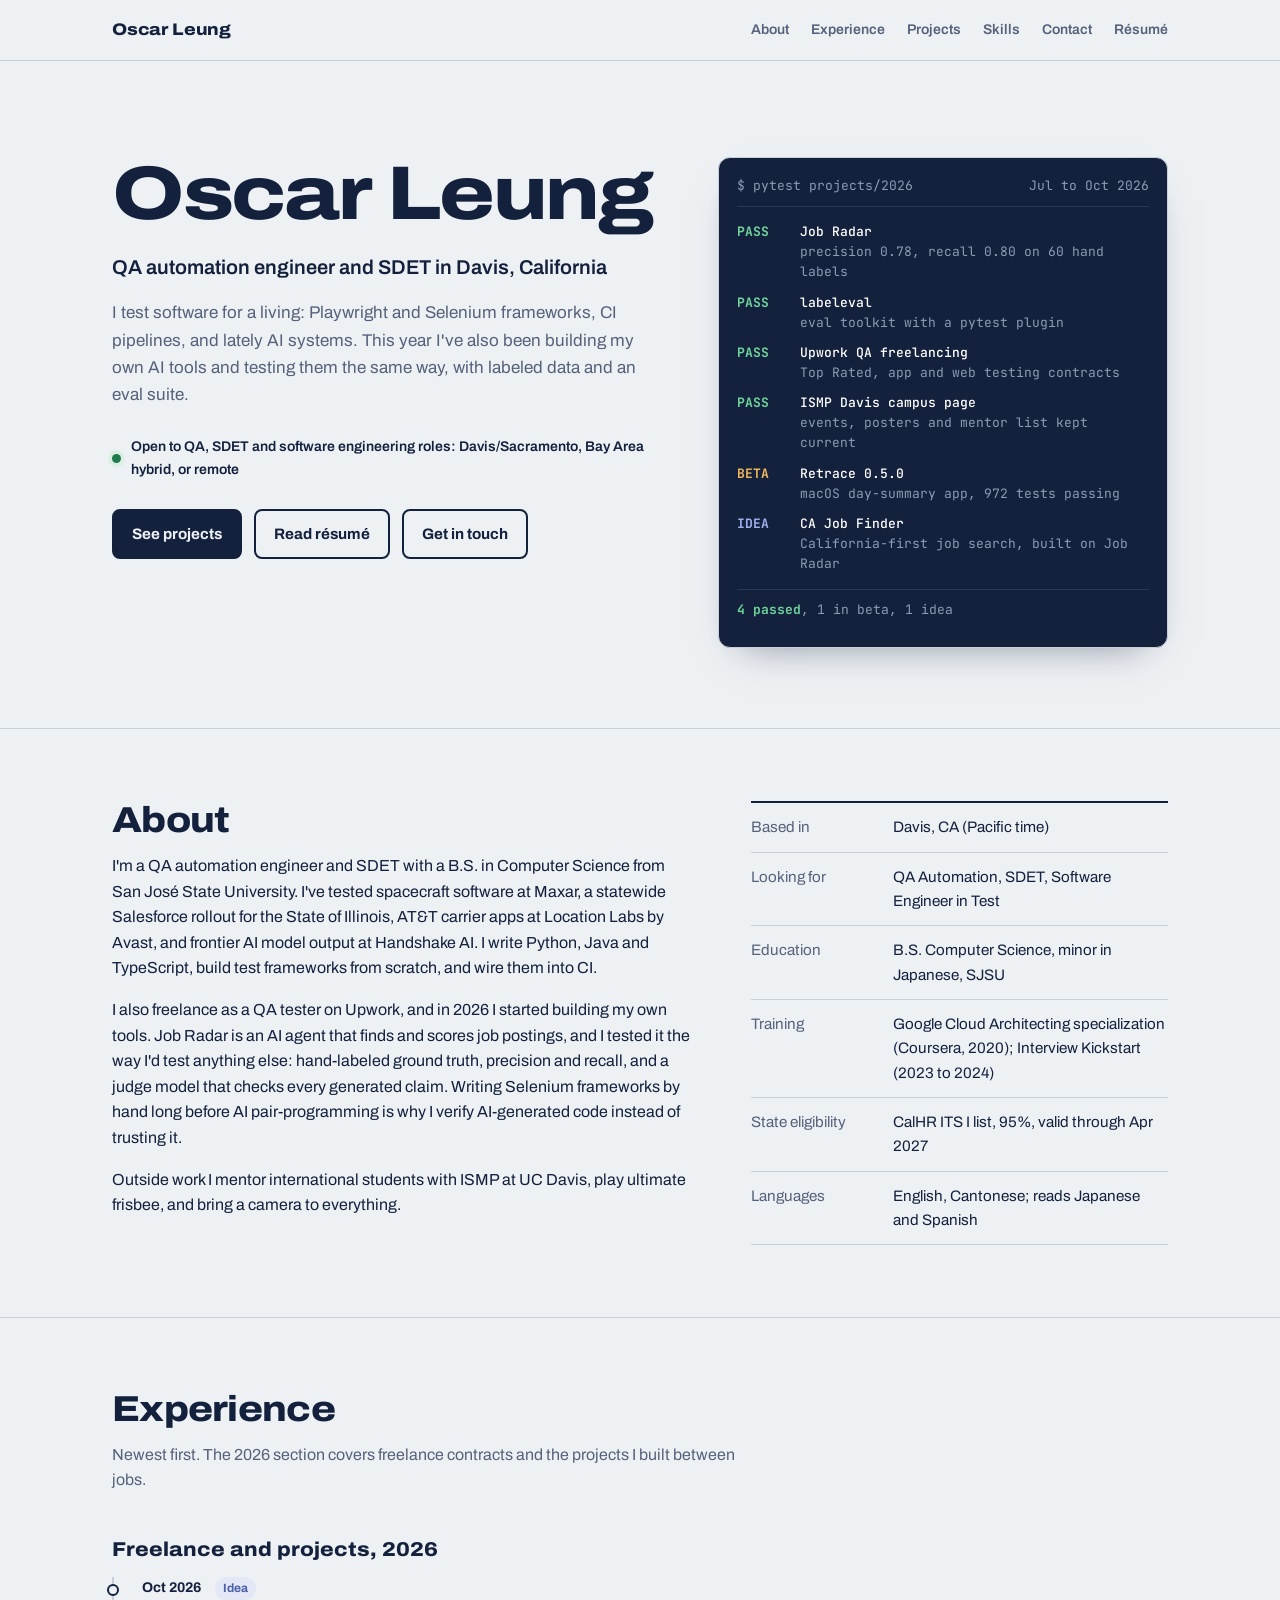
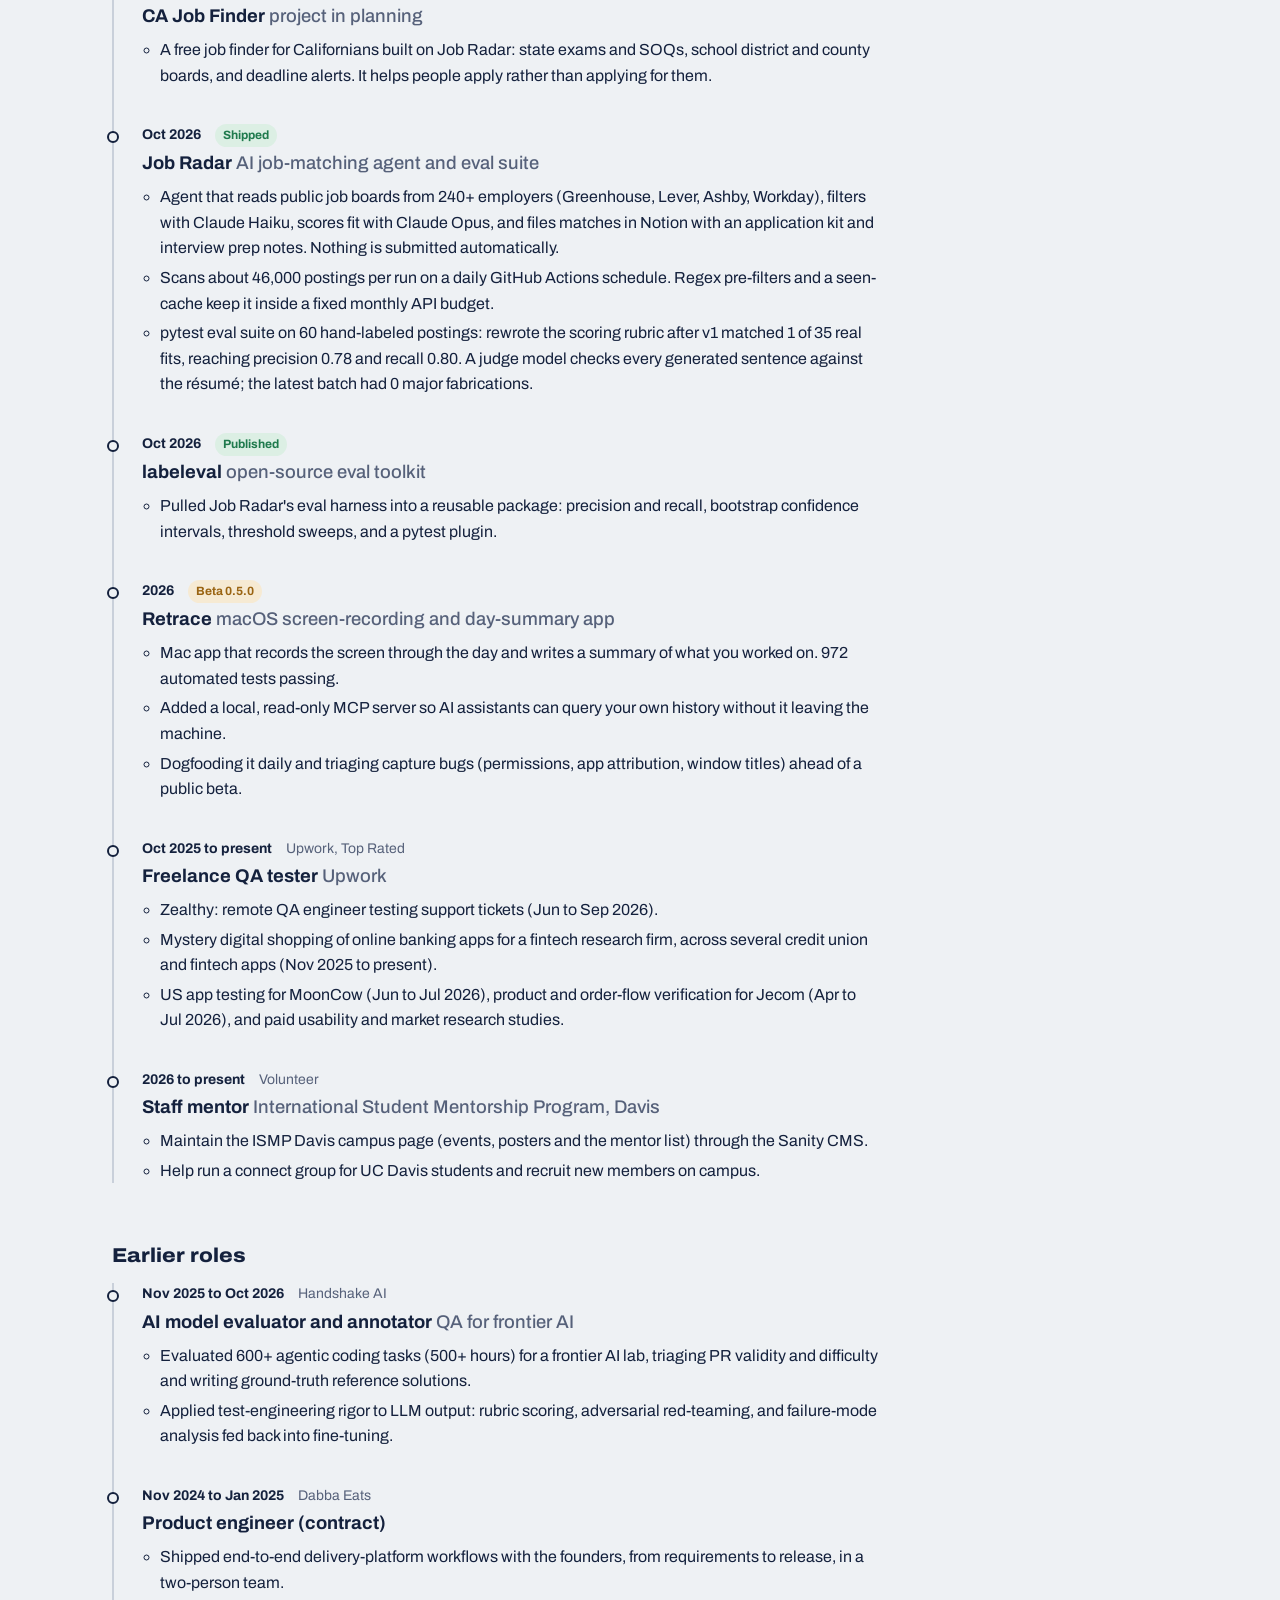
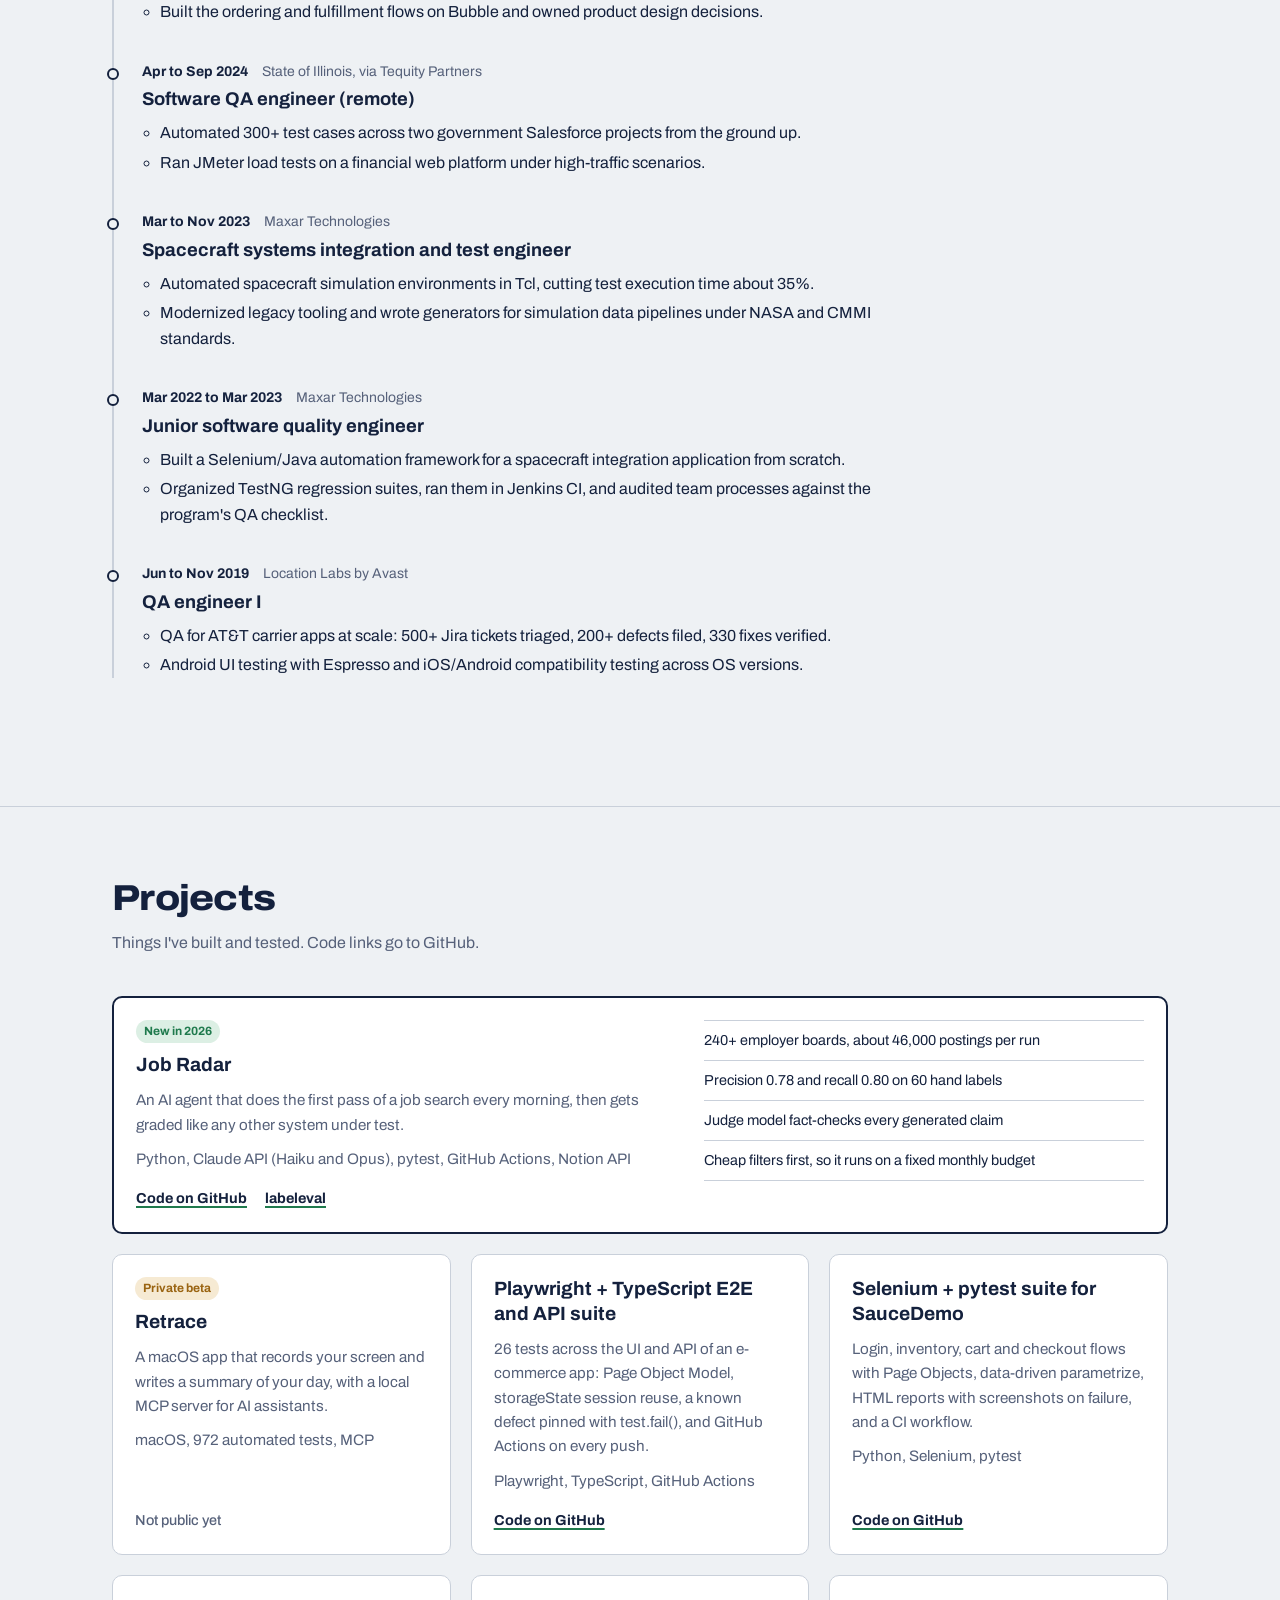
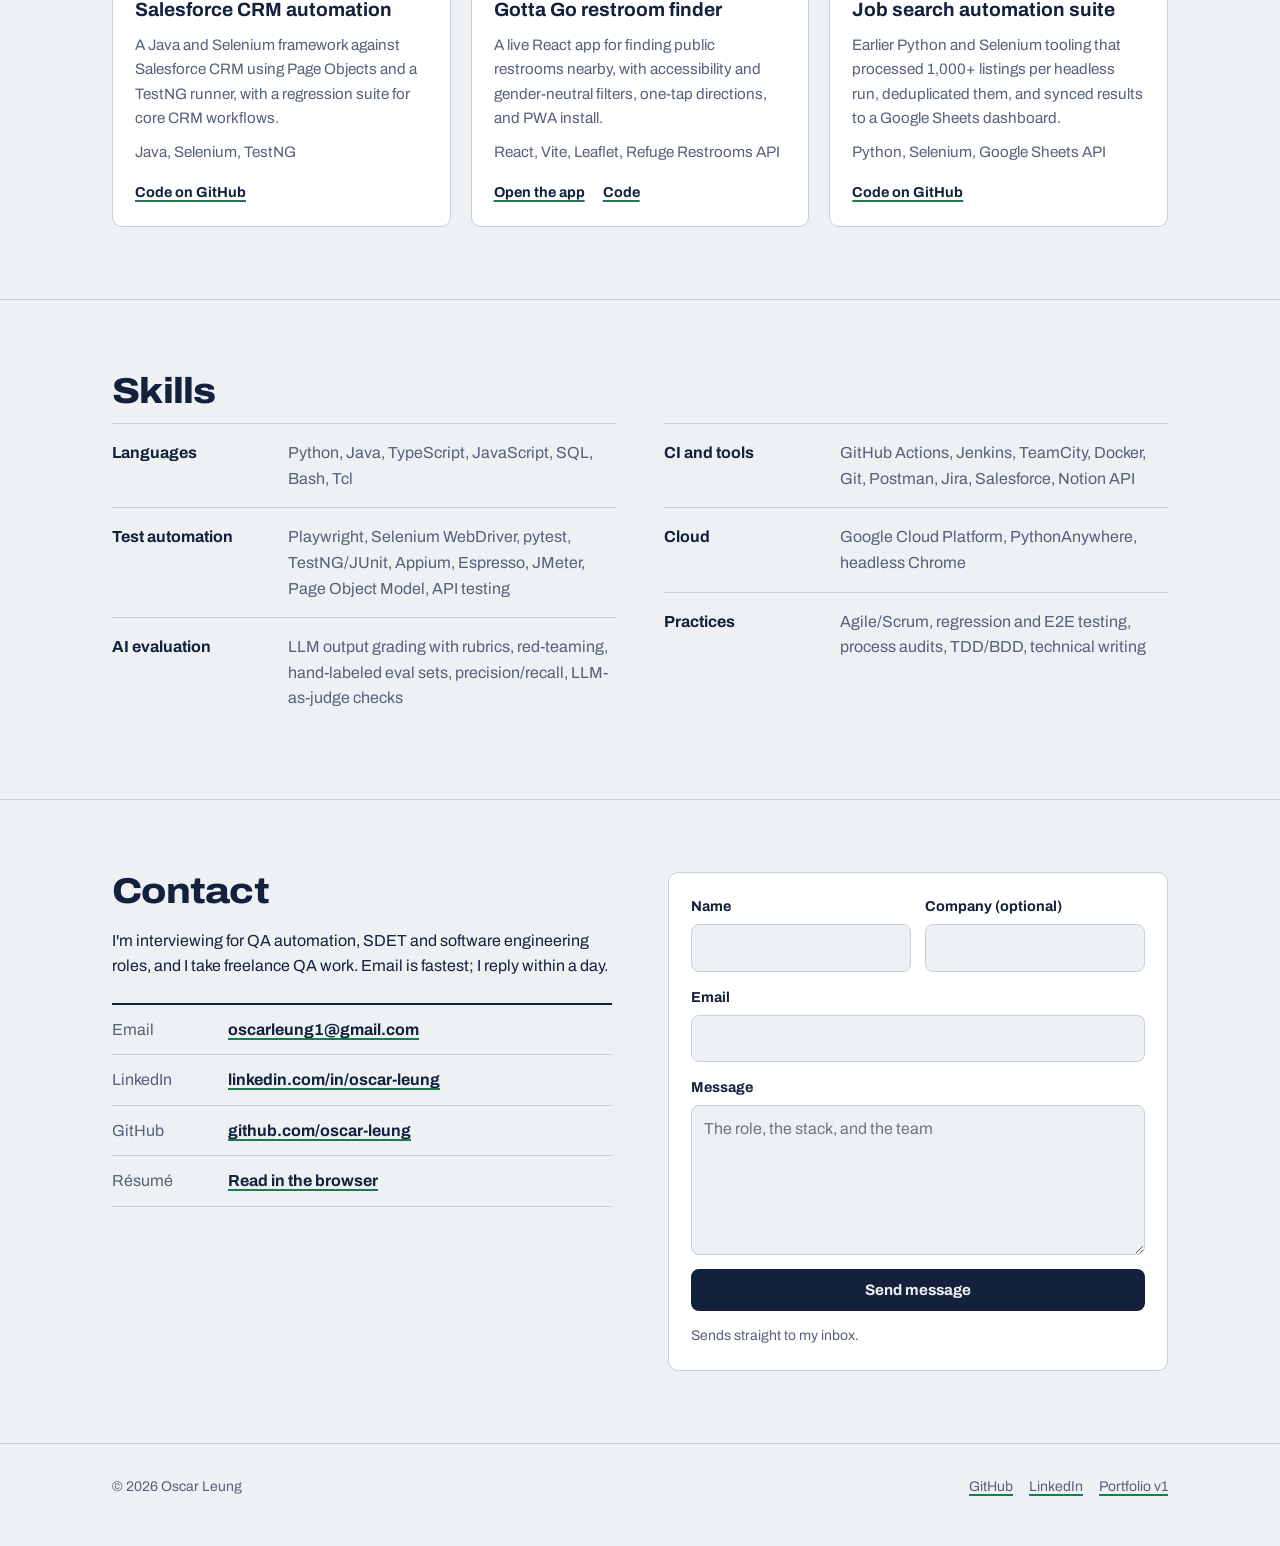
==== commit fcf2eec9: "Fix two dead project links; add README, LICENSE, .gitignore The Job Radar card linked oscar-leung/la" ====
--- a/index.html
+++ b/index.html
@@ -255,7 +255,7 @@
             <p class="stack">Python, Claude API (Haiku and Opus), pytest, GitHub Actions, Notion API</p>
             <div class="links">
               <a href="https://github.com/oscar-leung/job-radar" target="_blank" rel="noopener">Code on GitHub</a>
-              <a href="https://github.com/oscar-leung/labeleval" target="_blank" rel="noopener">labeleval</a>
+              <a href="https://github.com/oscar-leung/job-radar/tree/main/labeleval" target="_blank" rel="noopener">labeleval</a>
             </div>
             <ul class="proj-points">
               <li>240+ employer boards, about 46,000 postings per run</li>
@@ -277,7 +277,7 @@
             <h3>Playwright + TypeScript E2E and API suite</h3>
             <p>26 tests across the UI and API of an e-commerce app: Page Object Model, storageState session reuse, a known defect pinned with test.fail(), and GitHub Actions on every push.</p>
             <p class="stack">Playwright, TypeScript, GitHub Actions</p>
-            <div class="links"><a href="https://github.com/oscar-leung/playwright-qa-portfolio" target="_blank" rel="noopener">Code on GitHub</a></div>
+            <div class="links"><a href="https://github.com/oscar-leung/qa-portfolio/tree/main/playwright" target="_blank" rel="noopener">Code on GitHub</a></div>
           </article>
 
           <article class="proj">
